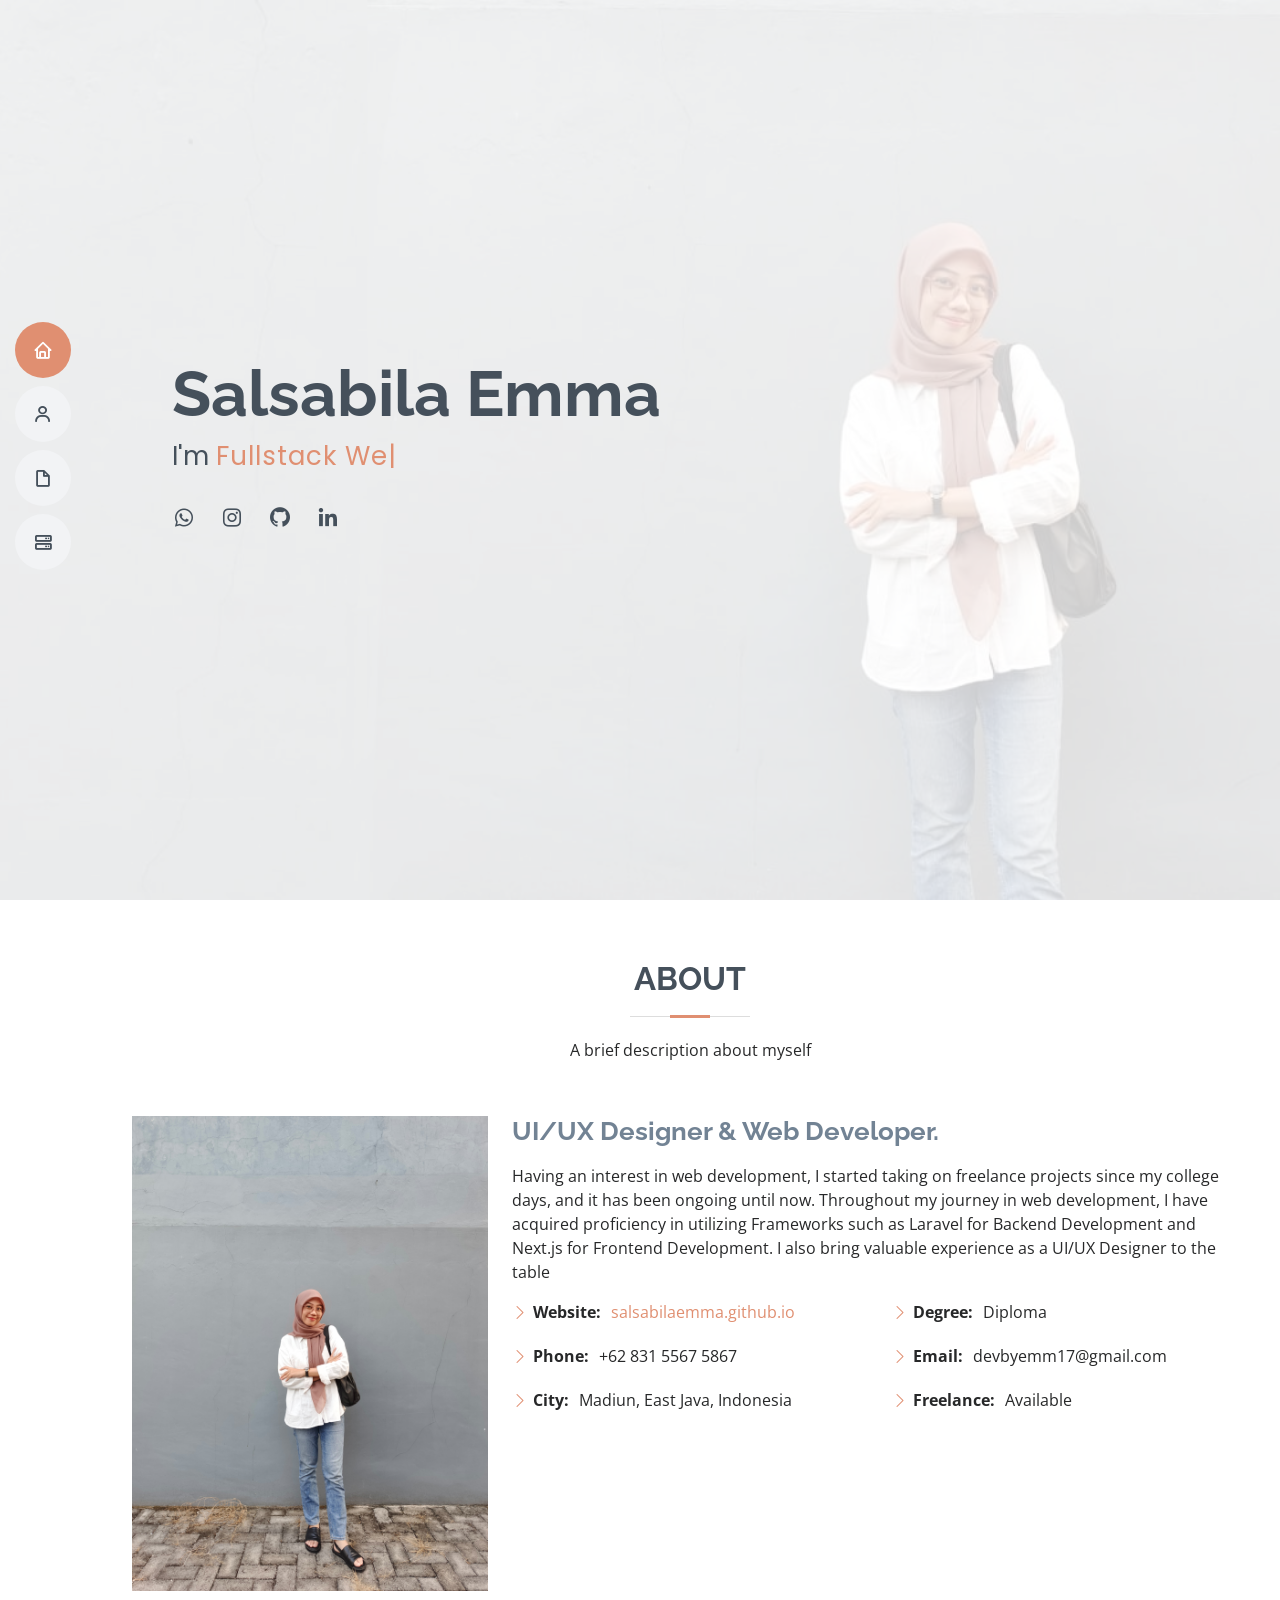
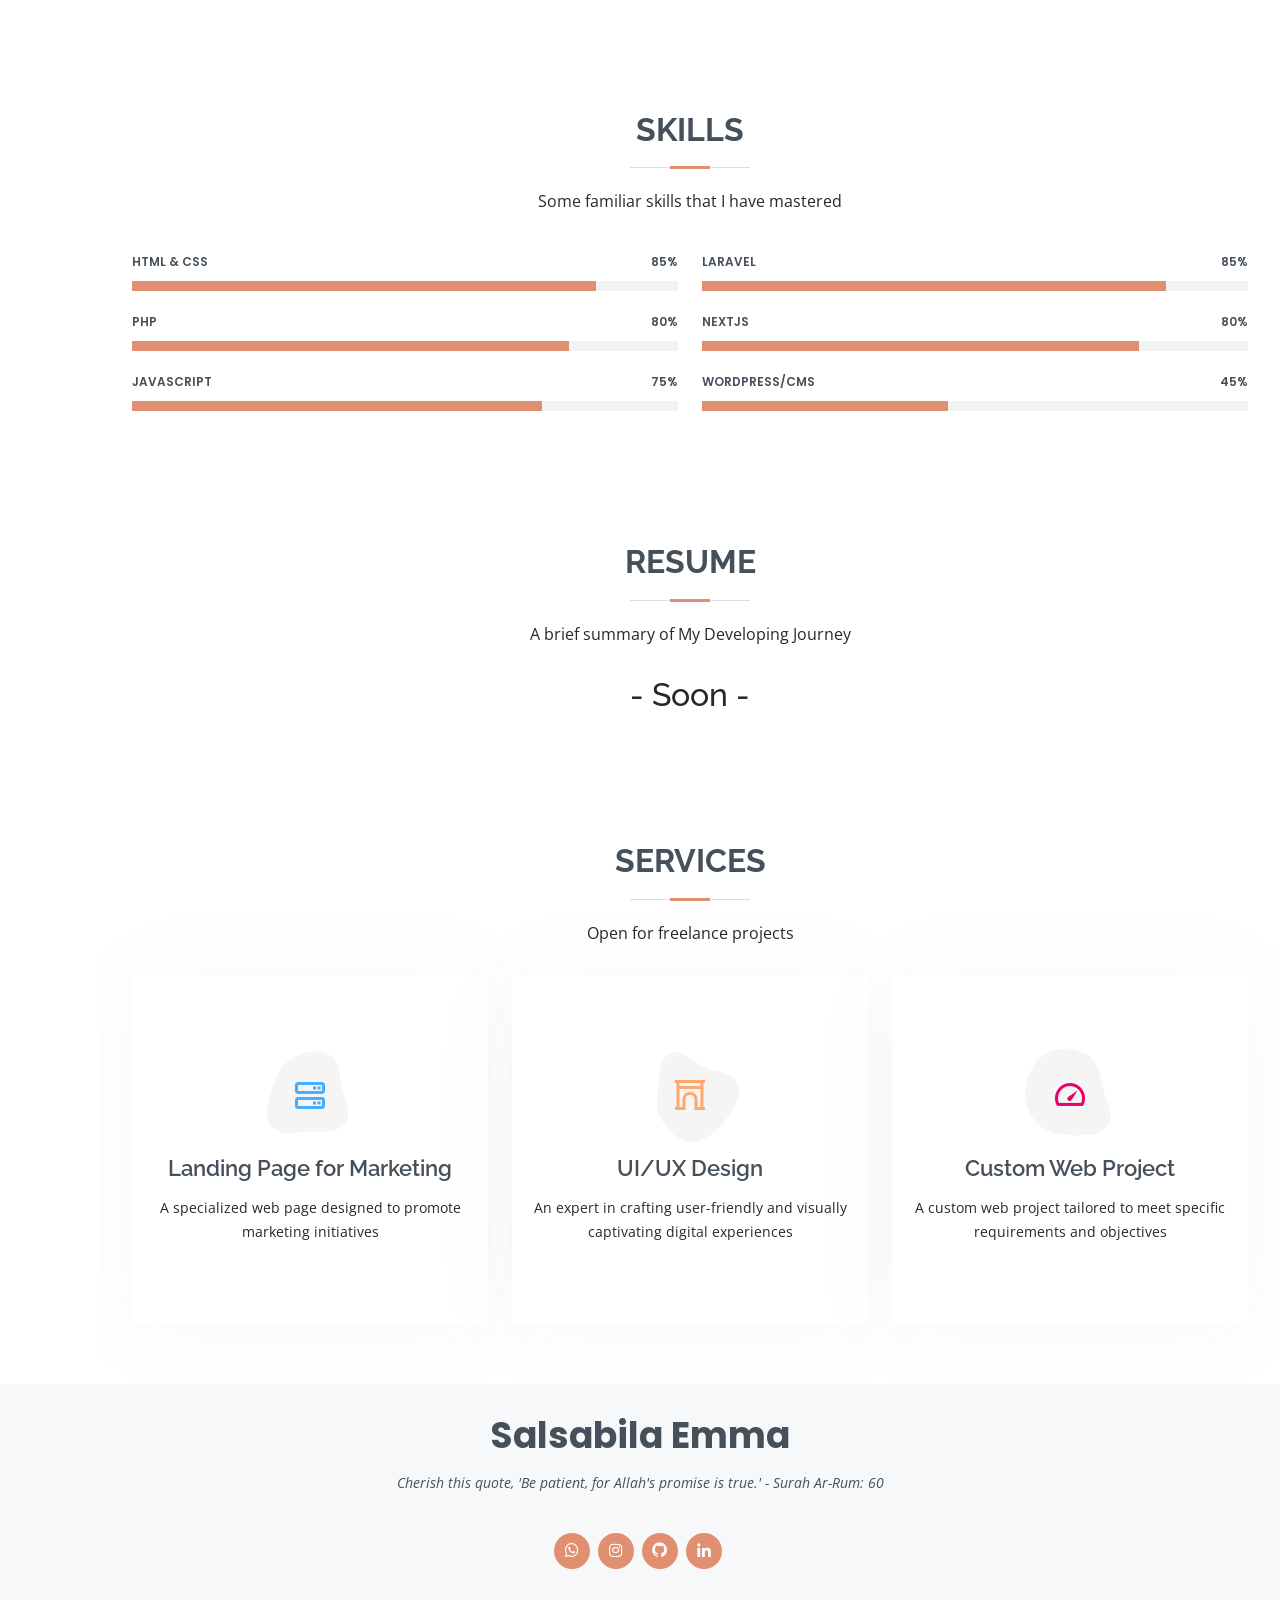
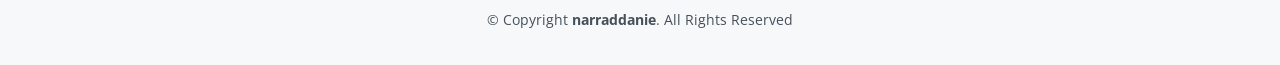
==== index.html @ 1ae9c374 "soon" ====
<!DOCTYPE html>
<html lang="en">

<head>
  <meta charset="utf-8">
  <meta content="width=device-width, initial-scale=1.0" name="viewport">

  <title>Salsabila Emma's Career Summary</title>
  <meta content="" name="description">
  <meta content="" name="keywords">

  <!-- Favicons -->
  <link href="assets/img/devbyemm.png" rel="icon">
  <link href="assets/img/devbyemm.png" rel="apple-touch-icon">

  <!-- Google Fonts -->
  <link
    href="https://fonts.googleapis.com/css?family=Open+Sans:300,300i,400,400i,600,600i,700,700i|Raleway:300,300i,400,400i,500,500i,600,600i,700,700i|Poppins:300,300i,400,400i,500,500i,600,600i,700,700i"
    rel="stylesheet">

  <!-- Vendor CSS Files -->
  <link href="assets/vendor/aos/aos.css" rel="stylesheet">
  <link href="assets/vendor/bootstrap/css/bootstrap.min.css" rel="stylesheet">
  <link href="assets/vendor/bootstrap-icons/bootstrap-icons.css" rel="stylesheet">
  <link href="assets/vendor/boxicons/css/boxicons.min.css" rel="stylesheet">
  <link href="assets/vendor/glightbox/css/glightbox.min.css" rel="stylesheet">
  <link href="assets/vendor/swiper/swiper-bundle.min.css" rel="stylesheet">

  <!-- Template Main CSS File -->
  <link href="assets/css/style.css" rel="stylesheet">

  <!-- =======================================================
  * Template Name: MyResume
  * Template URL: https://bootstrapmade.com/free-html-bootstrap-template-my-resume/
  * Updated: Mar 17 2024 with Bootstrap v5.3.3
  * Author: BootstrapMade.com
  * License: https://bootstrapmade.com/license/
  ======================================================== -->
</head>

<body>

  <!-- ======= Mobile nav toggle button ======= -->
  <!-- <button type="button" class="mobile-nav-toggle d-xl-none"><i class="bi bi-list mobile-nav-toggle"></i></button> -->
  <i class="bi bi-list mobile-nav-toggle d-lg-none"></i>
  <!-- ======= Header ======= -->
  <header id="header" class="d-flex flex-column justify-content-center">

    <nav id="navbar" class="navbar nav-menu">
      <ul>
        <li><a href="#hero" class="nav-link scrollto active"><i class="bx bx-home"></i> <span>Home</span></a></li>
        <li><a href="#about" class="nav-link scrollto"><i class="bx bx-user"></i> <span>About</span></a></li>
        <li><a href="#resume" class="nav-link scrollto"><i class="bx bx-file-blank"></i> <span>Resume</span></a></li>
        <!-- <li><a href="#portfolio" class="nav-link scrollto"><i class="bx bx-book-content"></i> <span>Portfolio</span></a> -->
        </li>
        <li><a href="#services" class="nav-link scrollto"><i class="bx bx-server"></i> <span>Services</span></a></li>
        <!-- <li><a href="#contact" class="nav-link scrollto"><i class="bx bx-envelope"></i> <span>Contact</span></a></li> -->
      </ul>
    </nav><!-- .nav-menu -->

  </header><!-- End Header -->

  <!-- ======= Hero Section ======= -->
  <section id="hero" class="d-flex flex-column justify-content-center">
    <div class="container" data-aos="zoom-in" data-aos-delay="100">
      <!-- <h1>Salsabila Emma</h1> -->
      <h1> Salsabila Emma</h1>
      <p>I'm <span class="typed" data-typed-items="Fullstack Web Developers, UI/UX Designer, Freelancer"></span></p>
      <div class="social-links">
        <a href="https://wa.me/6283155675867" class="whatsapp"><i class="bx bxl-whatsapp"></i></a>
        <a href="https://www.instagram.com/salsabilaemma_/?hl=id" class="instagram"><i class="bx bxl-instagram"></i></a>
        <a href="https://github.com/SalsabilaEmma" class="github"><i class="bx bxl-github"></i></a>
        <a href="www.linkedin.com/in/salsabila-emma-982a5a186" class="linkedin"><i class="bx bxl-linkedin"></i></a>
      </div>
    </div>
  </section><!-- End Hero -->

  <main id="main">

    <!-- ======= About Section ======= -->
    <section id="about" class="about">
      <div class="container" data-aos="fade-up">

        <div class="section-title">
          <h2>About</h2>
          <p>A brief description about myself</p>
        </div>
        <br>
        <div class="row">
          <div class="col-lg-4">
            <img src="assets/img/1.jpg" class="img-fluid" alt="">
          </div>
          <div class="col-lg-8 pt-4 pt-lg-0 content">
            <h3>UI/UX Designer &amp; Web Developer.</h3>
            <p class="fst-italic">
            <p>Having an interest in web development, I started taking on freelance projects since my college days, and
              it
              has been ongoing until now.
              Throughout my journey in web development, I have acquired proficiency in utilizing Frameworks such as
              Laravel for Backend Development and Next.js for Frontend Development.
              I also bring valuable experience as a UI/UX Designer to the table
            </p>
            </p>
            <div class="row">
              <div class="col-lg-6">
                <ul>
                  <!-- <li><i class="bi bi-chevron-right"></i> <strong>Birthday:</strong> <span>1 May 1995</span></li> -->
                  <li><i class="bi bi-chevron-right"></i> <strong>Website:</strong> <a
                      href="https://github.com/SalsabilaEmma">salsabilaemma.github.io</a>
                  </li>
                  <li><i class="bi bi-chevron-right"></i> <strong>Phone:</strong> <span>+62 831 5567 5867</span></li>
                  <li><i class="bi bi-chevron-right"></i> <strong>City:</strong> <span>Madiun, East Java,
                      Indonesia</span></li>
                </ul>
              </div>
              <div class="col-lg-6">
                <ul>
                  <!-- <li><i class="bi bi-chevron-right"></i> <strong>Age:</strong> <span>30</span></li> -->
                  <li><i class="bi bi-chevron-right"></i> <strong>Degree:</strong> <span>Diploma</span></li>
                  <li><i class="bi bi-chevron-right"></i> <strong>Email:</strong> <span>devbyemm17@gmail.com</span>
                  </li>
                  <li><i class="bi bi-chevron-right"></i> <strong>Freelance:</strong> <span>Available</span></li>
                </ul>
              </div>
            </div>
          </div>
        </div>

      </div>
    </section><!-- End About Section -->

    <!-- ======= Facts Section ======= -->
    <!-- <section id="facts" class="facts">
      <div class="container" data-aos="fade-up">

        <div class="section-title">
          <h2>Facts</h2>
          <p>Magnam dolores commodi suscipit. Necessitatibus eius consequatur ex aliquid fuga eum quidem. Sit sint
            consectetur velit. Quisquam quos quisquam cupiditate. Et nemo qui impedit suscipit alias ea. Quia fugiat sit
            in iste officiis commodi quidem hic quas.</p>
        </div>

        <div class="row">

          <div class="col-lg-3 col-md-6">
            <div class="count-box">
              <i class="bi bi-emoji-smile"></i>
              <span data-purecounter-start="0" data-purecounter-end="232" data-purecounter-duration="1"
                class="purecounter"></span>
              <p>Happy Clients</p>
            </div>
          </div>

          <div class="col-lg-3 col-md-6 mt-5 mt-md-0">
            <div class="count-box">
              <i class="bi bi-journal-richtext"></i>
              <span data-purecounter-start="0" data-purecounter-end="521" data-purecounter-duration="1"
                class="purecounter"></span>
              <p>Projects</p>
            </div>
          </div>

          <div class="col-lg-3 col-md-6 mt-5 mt-lg-0">
            <div class="count-box">
              <i class="bi bi-headset"></i>
              <span data-purecounter-start="0" data-purecounter-end="1463" data-purecounter-duration="1"
                class="purecounter"></span>
              <p>Hours Of Support</p>
            </div>
          </div>

          <div class="col-lg-3 col-md-6 mt-5 mt-lg-0">
            <div class="count-box">
              <i class="bi bi-award"></i>
              <span data-purecounter-start="0" data-purecounter-end="25" data-purecounter-duration="1"
                class="purecounter"></span>
              <p>Awards</p>
            </div>
          </div>

        </div>

      </div>
    </section> -->
    <!-- End Facts Section -->

    <!-- ======= Skills Section ======= -->
    <section id="skills" class="skills section-bg">
      <div class="container" data-aos="fade-up">

        <div class="section-title">
          <h2>Skills</h2>
          <p>Some familiar skills that I have mastered</p>
        </div>

        <div class="row skills-content">

          <div class="col-lg-6">

            <div class="progress">
              <span class="skill">HTML & CSS <i class="val">85%</i></span>
              <div class="progress-bar-wrap">
                <div class="progress-bar" role="progressbar" aria-valuenow="85" aria-valuemin="0" aria-valuemax="100">
                </div>
              </div>
            </div>

            <div class="progress">
              <span class="skill">PHP <i class="val">80%</i></span>
              <div class="progress-bar-wrap">
                <div class="progress-bar" role="progressbar" aria-valuenow="80" aria-valuemin="0" aria-valuemax="100">
                </div>
              </div>
            </div>

            <div class="progress">
              <span class="skill">JavaScript <i class="val">75%</i></span>
              <div class="progress-bar-wrap">
                <div class="progress-bar" role="progressbar" aria-valuenow="75" aria-valuemin="0" aria-valuemax="100">
                </div>
              </div>
            </div>

          </div>

          <div class="col-lg-6">

            <div class="progress">
              <span class="skill">Laravel <i class="val">85%</i></span>
              <div class="progress-bar-wrap">
                <div class="progress-bar" role="progressbar" aria-valuenow="85" aria-valuemin="0" aria-valuemax="100">
                </div>
              </div>
            </div>
            <div class="progress">
              <span class="skill">NextJS <i class="val">80%</i></span>
              <div class="progress-bar-wrap">
                <div class="progress-bar" role="progressbar" aria-valuenow="80" aria-valuemin="0" aria-valuemax="100">
                </div>
              </div>
            </div>

            <div class="progress">
              <span class="skill">WordPress/CMS <i class="val">45%</i></span>
              <div class="progress-bar-wrap">
                <div class="progress-bar" role="progressbar" aria-valuenow="45" aria-valuemin="0" aria-valuemax="100">
                </div>
              </div>
            </div>

            <!-- <div class="progress">
              <span class="skill">Photoshop <i class="val">55%</i></span>
              <div class="progress-bar-wrap">
                <div class="progress-bar" role="progressbar" aria-valuenow="55" aria-valuemin="0" aria-valuemax="100"></div>
              </div>
            </div> -->

          </div>

        </div>

      </div>
    </section><!-- End Skills Section -->

    <!-- ======= Resume Section ======= -->
    <section id="resume" class="resume">
      <div class="container" data-aos="fade-up">

        <div class="section-title">
          <h2>Resume</h2>
          <p>A brief summary of My Developing Journey</p>
        </div>

        <h2 class="text-center"> - Soon - </h2>
        <!-- <div class="row">
          <div class="col-lg-6">
            <h3 class="resume-title">Sumary</h3>
            <div class="resume-item pb-0">
              <h4>Brandon Johnson</h4>
              <p><em>Innovative and deadline-driven Graphic Designer with 3+ years of experience designing and
                  developing user-centered digital/print marketing material from initial concept to final, polished
                  deliverable.</em></p>
              <ul>
                <li>Portland par 127,Orlando, FL</li>
                <li>(123) 456-7891</li>
                <li>alice.barkley@example.com</li>
              </ul>
            </div>

            <h3 class="resume-title">Education</h3>
            <div class="resume-item">
              <h4>Master of Fine Arts &amp; Graphic Design</h4>
              <h5>2015 - 2016</h5>
              <p><em>Rochester Institute of Technology, Rochester, NY</em></p>
              <p>Qui deserunt veniam. Et sed aliquam labore tempore sed quisquam iusto autem sit. Ea vero voluptatum qui
                ut dignissimos deleniti nerada porti sand markend</p>
            </div>
            <div class="resume-item">
              <h4>Bachelor of Fine Arts &amp; Graphic Design</h4>
              <h5>2010 - 2014</h5>
              <p><em>Rochester Institute of Technology, Rochester, NY</em></p>
              <p>Quia nobis sequi est occaecati aut. Repudiandae et iusto quae reiciendis et quis Eius vel ratione eius
                unde vitae rerum voluptates asperiores voluptatem Earum molestiae consequatur neque etlon sader mart
                dila</p>
            </div>
          </div>
          <div class="col-lg-6">
            <h3 class="resume-title">Professional Experience</h3>
            <div class="resume-item">
              <h4>Senior graphic design specialist</h4>
              <h5>2019 - Present</h5>
              <p><em>Experion, New York, NY </em></p>
              <ul>
                <li>Lead in the design, development, and implementation of the graphic, layout, and production
                  communication materials</li>
                <li>Delegate tasks to the 7 members of the design team and provide counsel on all aspects of the
                  project. </li>
                <li>Supervise the assessment of all graphic materials in order to ensure quality and accuracy of the
                  design</li>
                <li>Oversee the efficient use of production project budgets ranging from $2,000 - $25,000</li>
              </ul>
            </div>
            <div class="resume-item">
              <h4>Graphic design specialist</h4>
              <h5>2017 - 2018</h5>
              <p><em>Stepping Stone Advertising, New York, NY</em></p>
              <ul>
                <li>Developed numerous marketing programs (logos, brochures,infographics, presentations, and
                  advertisements).</li>
                <li>Managed up to 5 projects or tasks at a given time while under pressure</li>
                <li>Recommended and consulted with clients on the most appropriate graphic design</li>
                <li>Created 4+ design presentations and proposals a month for clients and account managers</li>
              </ul>
            </div>
          </div>
        </div> -->

      </div>
    </section><!-- End Resume Section -->

    <!-- ======= Portfolio Section ======= -->
    <!-- <section id="portfolio" class="portfolio section-bg">
      <div class="container" data-aos="fade-up">

        <div class="section-title">
          <h2>Portfolio</h2>
          <p>Magnam dolores commodi suscipit. Necessitatibus eius consequatur ex aliquid fuga eum quidem. Sit sint
            consectetur velit. Quisquam quos quisquam cupiditate. Et nemo qui impedit suscipit alias ea. Quia fugiat sit
            in iste officiis commodi quidem hic quas.</p>
        </div>

        <div class="row">
          <div class="col-lg-12 d-flex justify-content-center" data-aos="fade-up" data-aos-delay="100">
            <ul id="portfolio-flters">
              <li data-filter="*" class="filter-active">All</li>
              <li data-filter=".filter-app">App</li>
              <li data-filter=".filter-card">Card</li>
              <li data-filter=".filter-web">Web</li>
            </ul>
          </div>
        </div>

        <div class="row portfolio-container" data-aos="fade-up" data-aos-delay="200">

          <div class="col-lg-4 col-md-6 portfolio-item filter-app">
            <div class="portfolio-wrap">
              <img src="assets/img/portfolio/portfolio-1.jpg" class="img-fluid" alt="">
              <div class="portfolio-info">
                <h4>App 1</h4>
                <p>App</p>
                <div class="portfolio-links">
                  <a href="assets/img/portfolio/portfolio-1.jpg" data-gallery="portfolioGallery"
                    class="portfolio-lightbox" title="App 1"><i class="bx bx-plus"></i></a>
                  <a href="portfolio-details.html" class="portfolio-details-lightbox" data-glightbox="type: external"
                    title="Portfolio Details"><i class="bx bx-link"></i></a>
                </div>
              </div>
            </div>
          </div>

          <div class="col-lg-4 col-md-6 portfolio-item filter-web">
            <div class="portfolio-wrap">
              <img src="assets/img/portfolio/portfolio-2.jpg" class="img-fluid" alt="">
              <div class="portfolio-info">
                <h4>Web 3</h4>
                <p>Web</p>
                <div class="portfolio-links">
                  <a href="assets/img/portfolio/portfolio-2.jpg" data-gallery="portfolioGallery"
                    class="portfolio-lightbox" title="Web 3"><i class="bx bx-plus"></i></a>
                  <a href="portfolio-details.html" class="portfolio-details-lightbox" data-glightbox="type: external"
                    title="Portfolio Details"><i class="bx bx-link"></i></a>
                </div>
              </div>
            </div>
          </div>

          <div class="col-lg-4 col-md-6 portfolio-item filter-app">
            <div class="portfolio-wrap">
              <img src="assets/img/portfolio/portfolio-3.jpg" class="img-fluid" alt="">
              <div class="portfolio-info">
                <h4>App 2</h4>
                <p>App</p>
                <div class="portfolio-links">
                  <a href="assets/img/portfolio/portfolio-3.jpg" data-gallery="portfolioGallery"
                    class="portfolio-lightbox" title="App 2"><i class="bx bx-plus"></i></a>
                  <a href="portfolio-details.html" class="portfolio-details-lightbox" data-glightbox="type: external"
                    title="Portfolio Details"><i class="bx bx-link"></i></a>
                </div>
              </div>
            </div>
          </div>

          <div class="col-lg-4 col-md-6 portfolio-item filter-card">
            <div class="portfolio-wrap">
              <img src="assets/img/portfolio/portfolio-4.jpg" class="img-fluid" alt="">
              <div class="portfolio-info">
                <h4>Card 2</h4>
                <p>Card</p>
                <div class="portfolio-links">
                  <a href="assets/img/portfolio/portfolio-4.jpg" data-gallery="portfolioGallery"
                    class="portfolio-lightbox" title="Card 2"><i class="bx bx-plus"></i></a>
                  <a href="portfolio-details.html" class="portfolio-details-lightbox" data-glightbox="type: external"
                    title="Portfolio Details"><i class="bx bx-link"></i></a>
                </div>
              </div>
            </div>
          </div>

          <div class="col-lg-4 col-md-6 portfolio-item filter-web">
            <div class="portfolio-wrap">
              <img src="assets/img/portfolio/portfolio-5.jpg" class="img-fluid" alt="">
              <div class="portfolio-info">
                <h4>Web 2</h4>
                <p>Web</p>
                <div class="portfolio-links">
                  <a href="assets/img/portfolio/portfolio-5.jpg" data-gallery="portfolioGallery"
                    class="portfolio-lightbox" title="Web 2"><i class="bx bx-plus"></i></a>
                  <a href="portfolio-details.html" class="portfolio-details-lightbox" data-glightbox="type: external"
                    title="Portfolio Details"><i class="bx bx-link"></i></a>
                </div>
              </div>
            </div>
          </div>

          <div class="col-lg-4 col-md-6 portfolio-item filter-app">
            <div class="portfolio-wrap">
              <img src="assets/img/portfolio/portfolio-6.jpg" class="img-fluid" alt="">
              <div class="portfolio-info">
                <h4>App 3</h4>
                <p>App</p>
                <div class="portfolio-links">
                  <a href="assets/img/portfolio/portfolio-6.jpg" data-gallery="portfolioGallery"
                    class="portfolio-lightbox" title="App 3"><i class="bx bx-plus"></i></a>
                  <a href="portfolio-details.html" class="portfolio-details-lightbox" data-glightbox="type: external"
                    title="Portfolio Details"><i class="bx bx-link"></i></a>
                </div>
              </div>
            </div>
          </div>

          <div class="col-lg-4 col-md-6 portfolio-item filter-card">
            <div class="portfolio-wrap">
              <img src="assets/img/portfolio/portfolio-7.jpg" class="img-fluid" alt="">
              <div class="portfolio-info">
                <h4>Card 1</h4>
                <p>Card</p>
                <div class="portfolio-links">
                  <a href="assets/img/portfolio/portfolio-7.jpg" data-gallery="portfolioGallery"
                    class="portfolio-lightbox" title="Card 1"><i class="bx bx-plus"></i></a>
                  <a href="portfolio-details.html" class="portfolio-details-lightbox" data-glightbox="type: external"
                    title="Portfolio Details"><i class="bx bx-link"></i></a>
                </div>
              </div>
            </div>
          </div>

          <div class="col-lg-4 col-md-6 portfolio-item filter-card">
            <div class="portfolio-wrap">
              <img src="assets/img/portfolio/portfolio-8.jpg" class="img-fluid" alt="">
              <div class="portfolio-info">
                <h4>Card 3</h4>
                <p>Card</p>
                <div class="portfolio-links">
                  <a href="assets/img/portfolio/portfolio-8.jpg" data-gallery="portfolioGallery"
                    class="portfolio-lightbox" title="Card 3"><i class="bx bx-plus"></i></a>
                  <a href="portfolio-details.html" class="portfolio-details-lightbox" data-glightbox="type: external"
                    title="Portfolio Details"><i class="bx bx-link"></i></a>
                </div>
              </div>
            </div>
          </div>

          <div class="col-lg-4 col-md-6 portfolio-item filter-web">
            <div class="portfolio-wrap">
              <img src="assets/img/portfolio/portfolio-9.jpg" class="img-fluid" alt="">
              <div class="portfolio-info">
                <h4>Web 3</h4>
                <p>Web</p>
                <div class="portfolio-links">
                  <a href="assets/img/portfolio/portfolio-9.jpg" data-gallery="portfolioGallery"
                    class="portfolio-lightbox" title="Web 3"><i class="bx bx-plus"></i></a>
                  <a href="portfolio-details.html" class="portfolio-details-lightbox" data-glightbox="type: external"
                    title="Portfolio Details"><i class="bx bx-link"></i></a>
                </div>
              </div>
            </div>
          </div>

        </div>

      </div>
    </section> -->
    <!-- End Portfolio Section -->

    <!-- ======= Services Section ======= -->
    <section id="services" class="services">
      <div class="container" data-aos="fade-up">

        <div class="section-title">
          <h2>Services</h2>
          <p>Open for freelance projects</p>
        </div>

        <div class="row">

          <div class="col-lg-4 col-md-6 d-flex align-items-stretch" data-aos="zoom-in" data-aos-delay="100">
            <div class="icon-box iconbox-blue">
              <div class="icon">
                <svg width="100" height="100" viewBox="0 0 600 600" xmlns="http://www.w3.org/2000/svg">
                  <path stroke="none" stroke-width="0" fill="#f5f5f5"
                    d="M300,521.0016835830174C376.1290562159157,517.8887921683347,466.0731472004068,529.7835943286574,510.70327084640275,468.03025145048787C554.3714126377745,407.6079735673963,508.03601936045806,328.9844924480964,491.2728898941984,256.3432110539036C474.5976632858925,184.082847569629,479.9380746630129,96.60480741107993,416.23090153303,58.64404602377083C348.86323505073057,18.502131276798302,261.93793281208167,40.57373210992963,193.5410806939664,78.93577620505333C130.42746243093433,114.334589627462,98.30271207620316,179.96522072025542,76.75703585869454,249.04625023123273C51.97151888228291,328.5150500222984,13.704378332031375,421.85034740162234,66.52175969318436,486.19268352777647C119.04800174914682,550.1803526380478,217.28368757567262,524.383925680826,300,521.0016835830174">
                  </path>
                </svg>
                <i class="bx bx-server"></i>
              </div>
              <h4><a href="">Landing Page for Marketing</a></h4>
              <p>A specialized web page designed to promote marketing initiatives</p>
            </div>
          </div>

          <div class="col-lg-4 col-md-6 d-flex align-items-stretch mt-4 mt-md-0" data-aos="zoom-in"
            data-aos-delay="200">
            <div class="icon-box iconbox-orange ">
              <div class="icon">
                <svg width="100" height="100" viewBox="0 0 600 600" xmlns="http://www.w3.org/2000/svg">
                  <path stroke="none" stroke-width="0" fill="#f5f5f5"
                    d="M300,582.0697525312426C382.5290701553225,586.8405444964366,449.9789794690241,525.3245884688669,502.5850820975895,461.55621195738473C556.606425686781,396.0723002908107,615.8543463187945,314.28637112970534,586.6730223649479,234.56875336149918C558.9533121215079,158.8439757836574,454.9685369536778,164.00468322053177,381.49747125262974,130.76875717737553C312.15926192815925,99.40240125094834,248.97055460311594,18.661163978235184,179.8680185752513,50.54337015887873C110.5421016452524,82.52863877960104,119.82277516462835,180.83849132639028,109.12597500060166,256.43424936330496C100.08760227029461,320.3096726198365,92.17705696193138,384.0621239912766,124.79988738764834,439.7174275375508C164.83382741302287,508.01625554203684,220.96474134820875,577.5009287672846,300,582.0697525312426">
                  </path>
                </svg>
                <i class="bx bx-arch"></i>
              </div>
              <h4><a href="">UI/UX Design</a></h4>
              <p>An expert in crafting user-friendly and visually captivating digital experiences</p>
            </div>
          </div>

          <div class="col-lg-4 col-md-6 d-flex align-items-stretch mt-4 mt-lg-0" data-aos="zoom-in"
            data-aos-delay="300">
            <div class="icon-box iconbox-pink">
              <div class="icon">
                <svg width="100" height="100" viewBox="0 0 600 600" xmlns="http://www.w3.org/2000/svg">
                  <path stroke="none" stroke-width="0" fill="#f5f5f5"
                    d="M300,541.5067337569781C382.14930387511276,545.0595476570109,479.8736841581634,548.3450877840088,526.4010558755058,480.5488172755941C571.5218469581645,414.80211281144784,517.5187510058486,332.0715597781072,496.52539010469104,255.14436215662573C477.37192572678356,184.95920475031193,473.57363656557914,105.61284051026155,413.0603344069578,65.22779650032875C343.27470386102294,18.654635553484475,251.2091493199835,5.337323636656869,175.0934190732945,40.62881213300186C97.87086631185822,76.43348514350839,51.98124368387456,156.15599469081315,36.44837278890362,239.84606092416172C21.716077023791087,319.22268207091537,43.775223500013084,401.1760424656574,96.891909868211,461.97329694683043C147.22146801428983,519.5804099606455,223.5754009179313,538.201503339737,300,541.5067337569781">
                  </path>
                </svg>
                <i class="bx bx-tachometer"></i>
              </div>
              <h4><a href="">Custom Web Project</a></h4>
              <p>A custom web project tailored to meet specific requirements and objectives</p>
            </div>
          </div>

          <!-- <div class="col-lg-4 col-md-6 d-flex align-items-stretch mt-4" data-aos="zoom-in" data-aos-delay="100">
            <div class="icon-box iconbox-yellow">
              <div class="icon">
                <svg width="100" height="100" viewBox="0 0 600 600" xmlns="http://www.w3.org/2000/svg">
                  <path stroke="none" stroke-width="0" fill="#f5f5f5"
                    d="M300,503.46388370962813C374.79870501325706,506.71871716319447,464.8034551963731,527.1746412648533,510.4981551193396,467.86667711651364C555.9287308511215,408.9015244558933,512.6030010748507,327.5744911775523,490.211057578863,256.5855673507754C471.097692560561,195.9906835881958,447.69079081568157,138.11976852964426,395.19560036434837,102.3242989838813C329.3053358748298,57.3949838291264,248.02791733380457,8.279543830951368,175.87071277845988,42.242879143198664C103.41431057327972,76.34704239035025,93.79494320519305,170.9812938413882,81.28167332365135,250.07896920659033C70.17666984294237,320.27484674793965,64.84698225790005,396.69656628748305,111.28512138212992,450.4950937839243C156.20124167950087,502.5303643271138,231.32542653798444,500.4755392045468,300,503.46388370962813">
                  </path>
                </svg>
                <i class="bx bx-layer"></i>
              </div>
              <h4><a href="">Nemo Enim</a></h4>
              <p>At vero eos et accusamus et iusto odio dignissimos ducimus qui blanditiis</p>
            </div>
          </div>

          <div class="col-lg-4 col-md-6 d-flex align-items-stretch mt-4" data-aos="zoom-in" data-aos-delay="200">
            <div class="icon-box iconbox-red">
              <div class="icon">
                <svg width="100" height="100" viewBox="0 0 600 600" xmlns="http://www.w3.org/2000/svg">
                  <path stroke="none" stroke-width="0" fill="#f5f5f5"
                    d="M300,532.3542879108572C369.38199826031484,532.3153073249985,429.10787420159085,491.63046689027357,474.5244479745417,439.17860296908856C522.8885846962883,383.3225815378663,569.1668002868075,314.3205725914397,550.7432151929288,242.7694973846089C532.6665558377875,172.5657663291529,456.2379748765914,142.6223662098291,390.3689995646985,112.34683881706744C326.66090330228417,83.06452184765237,258.84405631176094,53.51806209861945,193.32584062364296,78.48882559362697C121.61183558270385,105.82097193414197,62.805066853699245,167.19869350419734,48.57481801355237,242.6138429142374C34.843463184063346,315.3850353017275,76.69343916112496,383.4422959591041,125.22947124332185,439.3748458443577C170.7312796277747,491.8107796887764,230.57421082200815,532.3932930995766,300,532.3542879108572">
                  </path>
                </svg>
                <i class="bx bx-slideshow"></i>
              </div>
              <h4><a href="">Dele Cardo</a></h4>
              <p>Quis consequatur saepe eligendi voluptatem consequatur dolor consequuntur</p>
            </div>
          </div>

          <div class="col-lg-4 col-md-6 d-flex align-items-stretch mt-4" data-aos="zoom-in" data-aos-delay="300">
            <div class="icon-box iconbox-teal">
              <div class="icon">
                <svg width="100" height="100" viewBox="0 0 600 600" xmlns="http://www.w3.org/2000/svg">
                  <path stroke="none" stroke-width="0" fill="#f5f5f5"
                    d="M300,566.797414625762C385.7384707136149,576.1784315230908,478.7894351017131,552.8928747891023,531.9192734346935,484.94944893311C584.6109503024035,417.5663521118492,582.489472248146,322.67544863468447,553.9536738515405,242.03673114598146C529.1557734026468,171.96086150256528,465.24506316201064,127.66468636344209,395.9583748389544,100.7403814666027C334.2173773831606,76.7482773500951,269.4350130405921,84.62216499799875,207.1952322260088,107.2889140133804C132.92018162631612,134.33871894543012,41.79353780512637,160.00259165414826,22.644507872594943,236.69541883565114C3.319112789854554,314.0945973066697,72.72355303640163,379.243833228382,124.04198916343866,440.3218312028393C172.9286146004772,498.5055451809895,224.45579914871206,558.5317968840102,300,566.797414625762">
                  </path>
                </svg>
                <i class="bx bx-arch"></i>
              </div>
              <h4><a href="">Divera Don</a></h4>
              <p>Modi nostrum vel laborum. Porro fugit error sit minus sapiente sit aspernatur</p>
            </div>
          </div> -->

        </div>

      </div>
    </section><!-- End Services Section -->

    <!-- ======= Testimonials Section ======= -->
    <!-- <section id="testimonials" class="testimonials section-bg">
      <div class="container" data-aos="fade-up">

        <div class="section-title">
          <h2>Testimonials</h2>
        </div>

        <div class="testimonials-slider swiper" data-aos="fade-up" data-aos-delay="100">
          <div class="swiper-wrapper">

            <div class="swiper-slide">
              <div class="testimonial-item">
                <img src="assets/img/testimonials/testimonials-1.jpg" class="testimonial-img" alt="">
                <h3>Saul Goodman</h3>
                <h4>Ceo &amp; Founder</h4>
                <p>
                  <i class="bx bxs-quote-alt-left quote-icon-left"></i>
                  Proin iaculis purus consequat sem cure digni ssim donec porttitora entum suscipit rhoncus. Accusantium
                  quam, ultricies eget id, aliquam eget nibh et. Maecen aliquam, risus at semper.
                  <i class="bx bxs-quote-alt-right quote-icon-right"></i>
                </p>
              </div>
            </div>

            <div class="swiper-slide">
              <div class="testimonial-item">
                <img src="assets/img/testimonials/testimonials-2.jpg" class="testimonial-img" alt="">
                <h3>Sara Wilsson</h3>
                <h4>Designer</h4>
                <p>
                  <i class="bx bxs-quote-alt-left quote-icon-left"></i>
                  Export tempor illum tamen malis malis eram quae irure esse labore quem cillum quid cillum eram malis
                  quorum velit fore eram velit sunt aliqua noster fugiat irure amet legam anim culpa.
                  <i class="bx bxs-quote-alt-right quote-icon-right"></i>
                </p>
              </div>
            </div>

            <div class="swiper-slide">
              <div class="testimonial-item">
                <img src="assets/img/testimonials/testimonials-3.jpg" class="testimonial-img" alt="">
                <h3>Jena Karlis</h3>
                <h4>Store Owner</h4>
                <p>
                  <i class="bx bxs-quote-alt-left quote-icon-left"></i>
                  Enim nisi quem export duis labore cillum quae magna enim sint quorum nulla quem veniam duis minim
                  tempor labore quem eram duis noster aute amet eram fore quis sint minim.
                  <i class="bx bxs-quote-alt-right quote-icon-right"></i>
                </p>
              </div>
            </div>

            <div class="swiper-slide">
              <div class="testimonial-item">
                <img src="assets/img/testimonials/testimonials-4.jpg" class="testimonial-img" alt="">
                <h3>Matt Brandon</h3>
                <h4>Freelancer</h4>
                <p>
                  <i class="bx bxs-quote-alt-left quote-icon-left"></i>
                  Fugiat enim eram quae cillum dolore dolor amet nulla culpa multos export minim fugiat minim velit
                  minim dolor enim duis veniam ipsum anim magna sunt elit fore quem dolore labore illum veniam.
                  <i class="bx bxs-quote-alt-right quote-icon-right"></i>
                </p>
              </div>
            </div>

            <div class="swiper-slide">
              <div class="testimonial-item">
                <img src="assets/img/testimonials/testimonials-5.jpg" class="testimonial-img" alt="">
                <h3>John Larson</h3>
                <h4>Entrepreneur</h4>
                <p>
                  <i class="bx bxs-quote-alt-left quote-icon-left"></i>
                  Quis quorum aliqua sint quem legam fore sunt eram irure aliqua veniam tempor noster veniam enim culpa
                  labore duis sunt culpa nulla illum cillum fugiat legam esse veniam culpa fore nisi cillum quid.
                  <i class="bx bxs-quote-alt-right quote-icon-right"></i>
                </p>
              </div>
            </div>

          </div>
          <div class="swiper-pagination"></div>
        </div>

      </div>
    </section> -->
    <!-- End Testimonials Section -->

    <!-- ======= Contact Section ======= -->
    <!-- <section id="contact" class="contact">
      <div class="container" data-aos="fade-up">

        <div class="section-title">
          <h2>Contact</h2>
        </div>

        <div class="row mt-1">

          <div class="col-lg-4">
            <div class="info">
              <div class="address">
                <i class="bi bi-geo-alt"></i>
                <h4>Location:</h4>
                <p>Madiun, East Java, Indonesia</p>
              </div>

              <div class="email">
                <i class="bi bi-envelope"></i>
                <h4>Email:</h4>
                <p>devbyemm17@gmail.com</p>
              </div>

              <div class="phone">
                <i class="bi bi-phone"></i>
                <h4>Call:</h4>
                <p>+62 831 5567 5867</p>
              </div>

            </div>

          </div>

          <div class="col-lg-8 mt-5 mt-lg-0">

            <form action="forms/contact.php" method="post" role="form" class="php-email-form">
              <div class="row">
                <div class="col-md-6 form-group">
                  <input type="text" name="name" class="form-control" id="name" placeholder="Your Name" required>
                </div>
                <div class="col-md-6 form-group mt-3 mt-md-0">
                  <input type="email" class="form-control" name="email" id="email" placeholder="Your Email" required>
                </div>
              </div>
              <div class="form-group mt-3">
                <input type="text" class="form-control" name="subject" id="subject" placeholder="Subject" required>
              </div>
              <div class="form-group mt-3">
                <textarea class="form-control" name="message" rows="5" placeholder="Message" required></textarea>
              </div>
              <div class="my-3">
                <div class="loading">Loading</div>
                <div class="error-message"></div>
                <div class="sent-message">Your message has been sent. Thank you!</div>
              </div>
              <div class="text-center"><button type="submit">Send Message</button></div>
            </form>

          </div>

        </div>

      </div>
    </section> -->
    <!-- End Contact Section -->

  </main><!-- End #main -->

  <!-- ======= Footer ======= -->
  <footer id="footer">
    <div class="container">
      <h3>Salsabila Emma</h3>
      <p>Cherish this quote, 'Be patient, for Allah's promise is true.' - Surah Ar-Rum: 60</p>
      <div class="social-links">
        <a href="https://wa.me/6283155675867" class="whatsapp"><i class="bx bxl-whatsapp"></i></a>
        <a href="https://www.instagram.com/salsabilaemma_/?hl=id" class="instagram"><i class="bx bxl-instagram"></i></a>
        <a href="https://github.com/SalsabilaEmma" class="github"><i class="bx bxl-github"></i></a>
        <a href="www.linkedin.com/in/salsabila-emma-982a5a186" class="linkedin"><i class="bx bxl-linkedin"></i></a>
      </div>
      <div class="copyright">
        &copy; Copyright <strong><span>narraddanie</span></strong>. All Rights Reserved
      </div>
      <div class="credits">
        <!-- All the links in the footer should remain intact. -->
        <!-- You can delete the links only if you purchased the pro version. -->
        <!-- Licensing information: [license-url] -->
        <!-- Purchase the pro version with working PHP/AJAX contact form: https://bootstrapmade.com/free-html-bootstrap-template-my-resume/ -->
        <!-- Designed by <a href="https://bootstrapmade.com/">BootstrapMade</a> -->
      </div>
    </div>
  </footer><!-- End Footer -->

  <div id="preloader"></div>
  <a href="#" class="back-to-top d-flex align-items-center justify-content-center"><i
      class="bi bi-arrow-up-short"></i></a>

  <!-- Vendor JS Files -->
  <script src="assets/vendor/purecounter/purecounter_vanilla.js"></script>
  <script src="assets/vendor/aos/aos.js"></script>
  <script src="assets/vendor/bootstrap/js/bootstrap.bundle.min.js"></script>
  <script src="assets/vendor/glightbox/js/glightbox.min.js"></script>
  <script src="assets/vendor/isotope-layout/isotope.pkgd.min.js"></script>
  <script src="assets/vendor/swiper/swiper-bundle.min.js"></script>
  <script src="assets/vendor/typed.js/typed.umd.js"></script>
  <script src="assets/vendor/waypoints/noframework.waypoints.js"></script>
  <script src="assets/vendor/php-email-form/validate.js"></script>

  <!-- Template Main JS File -->
  <script src="assets/js/main.js"></script>

</body>

</html>
---- assets/css/style.css ----
/**
* Template Name: MyResume
* Template URL: https://bootstrapmade.com/free-html-bootstrap-template-my-resume/
* Updated: Mar 17 2024 with Bootstrap v5.3.3
* Author: BootstrapMade.com
* License: https://bootstrapmade.com/license/
*/

/*--------------------------------------------------------------
# General
--------------------------------------------------------------*/
body {
  font-family: "Open Sans", sans-serif;
  color: #272829;
}

a {
  color: #e08f71;
  text-decoration: none;
}

a:hover {
  color: #067ded;
  text-decoration: none;
}

h1,
h2,
h3,
h4,
h5,
h6 {
  font-family: "Raleway", sans-serif;
}

/*--------------------------------------------------------------
# Back to top button
--------------------------------------------------------------*/
.back-to-top {
  position: fixed;
  visibility: hidden;
  opacity: 0;
  right: 15px;
  bottom: 15px;
  z-index: 996;
  background: #e08f71;
  width: 40px;
  height: 40px;
  border-radius: 50px;
  transition: all 0.4s;
}

.back-to-top i {
  font-size: 28px;
  color: #fff;
  line-height: 0;
}

.back-to-top:hover {
  background: #0678e3;
  color: #fff;
}

.back-to-top.active {
  visibility: visible;
  opacity: 1;
}

/*--------------------------------------------------------------
# Preloader
--------------------------------------------------------------*/
#preloader {
  position: fixed;
  top: 0;
  left: 0;
  right: 0;
  bottom: 0;
  z-index: 9999;
  overflow: hidden;
  background: #fff;
}

#preloader:before {
  content: "";
  position: fixed;
  top: calc(50% - 30px);
  left: calc(50% - 30px);
  border: 6px solid #e08f71;
  border-top-color: #fff;
  border-bottom-color: #fff;
  border-radius: 50%;
  width: 60px;
  height: 60px;
  animation: animate-preloader 1s linear infinite;
}

@keyframes animate-preloader {
  0% {
    transform: rotate(0deg);
  }

  100% {
    transform: rotate(360deg);
  }
}

/*--------------------------------------------------------------
# Disable aos animation delay on mobile devices
--------------------------------------------------------------*/
@media screen and (max-width: 768px) {
  [data-aos-delay] {
    transition-delay: 0 !important;
  }
}

/*--------------------------------------------------------------
# Header
--------------------------------------------------------------*/
#header {
  position: fixed;
  top: 0;
  left: 0;
  bottom: 0;
  z-index: 9997;
  transition: all 0.5s;
  padding: 15px;
  overflow-y: auto;
}

@media (max-width: 991px) {
  #header {
    width: 300px;
    background: #fff;
    border-right: 1px solid #e6e9ec;
    left: -300px;
  }
}

@media (min-width: 991px) {
  #main {
    margin-left: 100px;
  }
}

/*--------------------------------------------------------------
# Navigation Menu
--------------------------------------------------------------*/
/**
* Desktop Navigation 
*/
.nav-menu {
  padding: 0;
  display: block;
}

.nav-menu * {
  margin: 0;
  padding: 0;
  list-style: none;
}

.nav-menu>ul>li {
  position: relative;
  white-space: nowrap;
}

.nav-menu a,
.nav-menu a:focus {
  display: flex;
  align-items: center;
  color: #45505b;
  padding: 10px 18px;
  margin-bottom: 8px;
  transition: 0.3s;
  font-size: 15px;
  border-radius: 50px;
  background: #f2f3f5;
  height: 56px;
  width: 100%;
  overflow: hidden;
  transition: 0.3s;
}

.nav-menu a i,
.nav-menu a:focus i {
  font-size: 20px;
}

.nav-menu a span,
.nav-menu a:focus span {
  padding: 0 5px 0 7px;
  color: #45505b;
}

@media (min-width: 992px) {

  .nav-menu a,
  .nav-menu a:focus {
    width: 56px;
  }

  .nav-menu a span,
  .nav-menu a:focus span {
    display: none;
    color: #fff;
  }
}

.nav-menu a:hover,
.nav-menu .active,
.nav-menu .active:focus,
.nav-menu li:hover>a {
  color: #fff;
  background: #e08f71;
}

.nav-menu a:hover span,
.nav-menu .active span,
.nav-menu .active:focus span,
.nav-menu li:hover>a span {
  color: #fff;
}

.nav-menu a:hover,
.nav-menu li:hover>a {
  width: 100%;
  color: #fff;
}

.nav-menu a:hover span,
.nav-menu li:hover>a span {
  display: block;
}

/**
* Mobile Navigation 
*/
.mobile-nav-toggle {
  position: fixed;
  right: 10px;
  top: 10px;
  z-index: 9998;
  border: 0;
  background: none;
  font-size: 28px;
  transition: all 0.4s;
  outline: none !important;
  line-height: 0;
  cursor: pointer;
  border-radius: 50px;
  padding: 5px;
}

.mobile-nav-toggle i {
  color: #45505b;
}

.mobile-nav-active {
  overflow: hidden;
}

.mobile-nav-active #header {
  left: 0;
}

.mobile-nav-active .mobile-nav-toggle {
  color: #fff;
  background-color: #e08f71;
}

/*--------------------------------------------------------------
# Hero Section
--------------------------------------------------------------*/
#hero {
  width: 100%;
  height: 100vh;
  background: url("../img/ya1.jpg") top right no-repeat;
  background-size: cover;
  position: relative;
}

@media (min-width: 992px) {
  #hero {
    padding-left: 160px;
  }
}

#hero:before {
  content: "";
  background: rgba(255, 255, 255, 0.8);
  position: absolute;
  bottom: 0;
  top: 0;
  left: 0;
  right: 0;
}

#hero h1 {
  margin: 0;
  font-size: 64px;
  font-weight: 700;
  line-height: 56px;
  color: #45505b;
}

#hero p {
  color: #45505b;
  margin: 15px 0 0 0;
  font-size: 26px;
  font-family: "Poppins", sans-serif;
}

#hero p span {
  color: #e08f71;
  letter-spacing: 1px;
}

#hero .social-links {
  margin-top: 30px;
}

#hero .social-links a {
  font-size: 24px;
  display: inline-block;
  color: #45505b;
  line-height: 1;
  margin-right: 20px;
  transition: 0.3s;
}

#hero .social-links a:hover {
  color: #e08f71;
}

@media (max-width: 992px) {
  #hero {
    text-align: center;
  }

  #hero h1 {
    font-size: 32px;
    line-height: 36px;
  }

  #hero p {
    margin-top: 10px;
    font-size: 20px;
    line-height: 24px;
  }
}

/*--------------------------------------------------------------
# Sections General
--------------------------------------------------------------*/
section {
  padding: 60px 0;
  overflow: hidden;
}

.section-title {
  text-align: center;
  padding-bottom: 30px;
}

.section-title h2 {
  font-size: 32px;
  font-weight: bold;
  text-transform: uppercase;
  margin-bottom: 20px;
  padding-bottom: 20px;
  position: relative;
  color: #45505b;
}

.section-title h2::before {
  content: "";
  position: absolute;
  display: block;
  width: 120px;
  height: 1px;
  background: #ddd;
  bottom: 1px;
  left: calc(50% - 60px);
}

.section-title h2::after {
  content: "";
  position: absolute;
  display: block;
  width: 40px;
  height: 3px;
  background: #e08f71;
  bottom: 0;
  left: calc(50% - 20px);
}

.section-title p {
  margin-bottom: 0;
}

/*--------------------------------------------------------------
# About
--------------------------------------------------------------*/
.about .content h3 {
  font-weight: 700;
  font-size: 26px;
  color: #728394;
}

.about .content ul {
  list-style: none;
  padding: 0;
}

.about .content ul li {
  margin-bottom: 20px;
  display: flex;
  align-items: center;
}

.about .content ul strong {
  margin-right: 10px;
}

.about .content ul i {
  font-size: 16px;
  margin-right: 5px;
  color: #e08f71;
  line-height: 0;
}

.about .content p:last-child {
  margin-bottom: 0;
}

/*--------------------------------------------------------------
# Facts
--------------------------------------------------------------*/
.facts .count-box {
  padding: 30px 30px 25px 30px;
  margin-top: 30px;
  width: 100%;
  position: relative;
  text-align: center;
  background: #fff;
}

.facts .count-box i {
  position: absolute;
  top: -25px;
  left: 50%;
  transform: translateX(-50%);
  font-size: 24px;
  background: #e08f71;
  color: #fff;
  border-radius: 50px;
  display: inline-flex;
  align-items: center;
  justify-content: center;
  width: 48px;
  height: 48px;
}

.facts .count-box span {
  font-size: 36px;
  display: block;
  font-weight: 600;
  color: #011426;
}

.facts .count-box p {
  padding: 0;
  margin: 0;
  font-family: "Raleway", sans-serif;
  font-size: 14px;
}

/*--------------------------------------------------------------
# Akills
--------------------------------------------------------------*/
.skills .progress {
  height: 60px;
  display: block;
  background: none;
  border-radius: 0;
}

.skills .progress .skill {
  padding: 10px 0;
  margin: 0;
  text-transform: uppercase;
  display: block;
  font-weight: 600;
  font-family: "Poppins", sans-serif;
  color: #45505b;
}

.skills .progress .skill .val {
  float: right;
  font-style: normal;
}

.skills .progress-bar-wrap {
  background: #f2f3f5;
}

.skills .progress-bar {
  width: 1px;
  height: 10px;
  transition: 0.9s;
  background-color: #e08f71;
}

/*--------------------------------------------------------------
# Resume
--------------------------------------------------------------*/
.resume .resume-title {
  font-size: 26px;
  font-weight: 700;
  margin-top: 20px;
  margin-bottom: 20px;
  color: #45505b;
}

.resume .resume-item {
  padding: 0 0 20px 20px;
  margin-top: -2px;
  border-left: 2px solid #e08f71;
  position: relative;
}

.resume .resume-item h4 {
  line-height: 18px;
  font-size: 18px;
  font-weight: 600;
  text-transform: uppercase;
  font-family: "Poppins", sans-serif;
  color: #e08f71;
  margin-bottom: 10px;
}

.resume .resume-item h5 {
  font-size: 16px;
  background: #f7f8f9;
  padding: 5px 15px;
  display: inline-block;
  font-weight: 600;
  margin-bottom: 10px;
}

.resume .resume-item ul {
  padding-left: 20px;
}

.resume .resume-item ul li {
  padding-bottom: 10px;
}

.resume .resume-item:last-child {
  padding-bottom: 0;
}

.resume .resume-item::before {
  content: "";
  position: absolute;
  width: 16px;
  height: 16px;
  border-radius: 50px;
  left: -9px;
  top: 0;
  background: #fff;
  border: 2px solid #e08f71;
}

/*--------------------------------------------------------------
# Portfolio
--------------------------------------------------------------*/
.portfolio .portfolio-item {
  margin-bottom: 30px;
}

.portfolio #portfolio-flters {
  padding: 0;
  margin: 0 auto 25px auto;
  list-style: none;
  text-align: center;
  background: #fff;
  border-radius: 50px;
  padding: 2px 15px;
}

.portfolio #portfolio-flters li {
  cursor: pointer;
  display: inline-block;
  padding: 10px 15px;
  font-size: 14px;
  font-weight: 600;
  line-height: 1;
  text-transform: uppercase;
  color: #272829;
  margin-bottom: 5px;
  transition: all 0.3s ease-in-out;
}

.portfolio #portfolio-flters li:hover,
.portfolio #portfolio-flters li.filter-active {
  color: #e08f71;
}

.portfolio #portfolio-flters li:last-child {
  margin-right: 0;
}

.portfolio .portfolio-wrap {
  transition: 0.3s;
  position: relative;
  overflow: hidden;
  z-index: 1;
  background: rgba(69, 80, 91, 0.8);
}

.portfolio .portfolio-wrap::before {
  content: "";
  background: rgba(255, 255, 255, 0.7);
  position: absolute;
  left: 30px;
  right: 30px;
  top: 30px;
  bottom: 30px;
  transition: all ease-in-out 0.3s;
  z-index: 2;
  opacity: 0;
}

.portfolio .portfolio-wrap .portfolio-info {
  opacity: 0;
  position: absolute;
  top: 0;
  left: 0;
  right: 0;
  bottom: 0;
  text-align: center;
  z-index: 3;
  transition: all ease-in-out 0.3s;
  display: flex;
  flex-direction: column;
  justify-content: center;
  align-items: center;
}

.portfolio .portfolio-wrap .portfolio-info::before {
  display: block;
  content: "";
  width: 48px;
  height: 48px;
  position: absolute;
  top: 35px;
  left: 35px;
  border-top: 3px solid #d7dce1;
  border-left: 3px solid #d7dce1;
  transition: all 0.5s ease 0s;
  z-index: 9994;
}

.portfolio .portfolio-wrap .portfolio-info::after {
  display: block;
  content: "";
  width: 48px;
  height: 48px;
  position: absolute;
  bottom: 35px;
  right: 35px;
  border-bottom: 3px solid #d7dce1;
  border-right: 3px solid #d7dce1;
  transition: all 0.5s ease 0s;
  z-index: 9994;
}

.portfolio .portfolio-wrap .portfolio-info h4 {
  font-size: 20px;
  color: #45505b;
  font-weight: 600;
}

.portfolio .portfolio-wrap .portfolio-info p {
  color: #45505b;
  font-size: 14px;
  text-transform: uppercase;
  padding: 0;
  margin: 0;
}

.portfolio .portfolio-wrap .portfolio-links {
  text-align: center;
  z-index: 4;
}

.portfolio .portfolio-wrap .portfolio-links a {
  color: #45505b;
  margin: 0 2px;
  font-size: 28px;
  display: inline-block;
  transition: 0.3s;
}

.portfolio .portfolio-wrap .portfolio-links a:hover {
  color: #148af9;
}

.portfolio .portfolio-wrap:hover::before {
  top: 0;
  left: 0;
  right: 0;
  bottom: 0;
  opacity: 1;
}

.portfolio .portfolio-wrap:hover .portfolio-info {
  opacity: 1;
}

.portfolio .portfolio-wrap:hover .portfolio-info::before {
  top: 15px;
  left: 15px;
}

.portfolio .portfolio-wrap:hover .portfolio-info::after {
  bottom: 15px;
  right: 15px;
}

/*--------------------------------------------------------------
# Portfolio Details
--------------------------------------------------------------*/
.portfolio-details {
  padding-top: 40px;
}

.portfolio-details .portfolio-details-slider img {
  width: 100%;
}

.portfolio-details .portfolio-details-slider .swiper-pagination {
  margin-top: 20px;
  position: relative;
}

.portfolio-details .portfolio-details-slider .swiper-pagination .swiper-pagination-bullet {
  width: 12px;
  height: 12px;
  background-color: #fff;
  opacity: 1;
  border: 1px solid #e08f71;
}

.portfolio-details .portfolio-details-slider .swiper-pagination .swiper-pagination-bullet-active {
  background-color: #e08f71;
}

.portfolio-details .portfolio-info {
  padding: 30px;
  box-shadow: 0px 0 30px rgba(69, 80, 91, 0.08);
}

.portfolio-details .portfolio-info h3 {
  font-size: 22px;
  font-weight: 700;
  margin-bottom: 20px;
  padding-bottom: 20px;
  border-bottom: 1px solid #eee;
}

.portfolio-details .portfolio-info ul {
  list-style: none;
  padding: 0;
  font-size: 15px;
}

.portfolio-details .portfolio-info ul li+li {
  margin-top: 10px;
}

.portfolio-details .portfolio-description {
  padding-top: 30px;
}

.portfolio-details .portfolio-description h2 {
  font-size: 26px;
  font-weight: 700;
  margin-bottom: 20px;
}

.portfolio-details .portfolio-description p {
  padding: 0;
}

/*--------------------------------------------------------------
# Services
--------------------------------------------------------------*/
.services .icon-box {
  text-align: center;
  padding: 70px 20px 80px 20px;
  transition: all ease-in-out 0.3s;
  background: #fff;
  box-shadow: 0px 5px 90px 0px rgba(110, 123, 131, 0.05);
}

.services .icon-box .icon {
  margin: 0 auto;
  width: 100px;
  height: 100px;
  display: flex;
  align-items: center;
  justify-content: center;
  transition: ease-in-out 0.3s;
  position: relative;
}

.services .icon-box .icon i {
  font-size: 36px;
  transition: 0.5s;
  position: relative;
}

.services .icon-box .icon svg {
  position: absolute;
  top: 0;
  left: 0;
}

.services .icon-box .icon svg path {
  transition: 0.5s;
  fill: #f5f5f5;
}

.services .icon-box h4 {
  font-weight: 600;
  margin: 10px 0 15px 0;
  font-size: 22px;
}

.services .icon-box h4 a {
  color: #45505b;
  transition: ease-in-out 0.3s;
}

.services .icon-box p {
  line-height: 24px;
  font-size: 14px;
  margin-bottom: 0;
}

.services .icon-box:hover {
  border-color: #fff;
  box-shadow: 0px 0 35px 0 rgba(0, 0, 0, 0.08);
}

.services .iconbox-blue i {
  color: #47aeff;
}

.services .iconbox-blue:hover .icon i {
  color: #fff;
}

.services .iconbox-blue:hover .icon path {
  fill: #47aeff;
}

.services .iconbox-orange i {
  color: #ffa76e;
}

.services .iconbox-orange:hover .icon i {
  color: #fff;
}

.services .iconbox-orange:hover .icon path {
  fill: #ffa76e;
}

.services .iconbox-pink i {
  color: #e80368;
}

.services .iconbox-pink:hover .icon i {
  color: #fff;
}

.services .iconbox-pink:hover .icon path {
  fill: #e80368;
}

.services .iconbox-yellow i {
  color: #ffbb2c;
}

.services .iconbox-yellow:hover .icon i {
  color: #fff;
}

.services .iconbox-yellow:hover .icon path {
  fill: #ffbb2c;
}

.services .iconbox-red i {
  color: #ff5828;
}

.services .iconbox-red:hover .icon i {
  color: #fff;
}

.services .iconbox-red:hover .icon path {
  fill: #ff5828;
}

.services .iconbox-teal i {
  color: #11dbcf;
}

.services .iconbox-teal:hover .icon i {
  color: #fff;
}

.services .iconbox-teal:hover .icon path {
  fill: #11dbcf;
}

/*--------------------------------------------------------------
# Testimonials
--------------------------------------------------------------*/
.testimonials .section-header {
  margin-bottom: 40px;
}

.testimonials .testimonials-carousel,
.testimonials .testimonials-slider {
  overflow: hidden;
}

.testimonials .testimonial-item {
  text-align: center;
}

.testimonials .testimonial-item .testimonial-img {
  width: 120px;
  border-radius: 50%;
  border: 4px solid #fff;
  margin: 0 auto;
}

.testimonials .testimonial-item h3 {
  font-size: 20px;
  font-weight: bold;
  margin: 10px 0 5px 0;
  color: #111;
}

.testimonials .testimonial-item h4 {
  font-size: 14px;
  color: #999;
  margin: 0 0 15px 0;
}

.testimonials .testimonial-item .quote-icon-left,
.testimonials .testimonial-item .quote-icon-right {
  color: #90c8fc;
  font-size: 26px;
}

.testimonials .testimonial-item .quote-icon-left {
  display: inline-block;
  left: -5px;
  position: relative;
}

.testimonials .testimonial-item .quote-icon-right {
  display: inline-block;
  right: -5px;
  position: relative;
  top: 10px;
}

.testimonials .testimonial-item p {
  font-style: italic;
  margin: 0 auto 15px auto;
}

.testimonials .swiper-pagination {
  margin-top: 20px;
  position: relative;
}

.testimonials .swiper-pagination .swiper-pagination-bullet {
  width: 12px;
  height: 12px;
  background-color: #fff;
  opacity: 1;
  border: 1px solid #e08f71;
}

.testimonials .swiper-pagination .swiper-pagination-bullet-active {
  background-color: #e08f71;
}

@media (min-width: 992px) {
  .testimonials .testimonial-item p {
    width: 80%;
  }
}

/*--------------------------------------------------------------
# Contact
--------------------------------------------------------------*/
.contact .info {
  width: 100%;
  background: #fff;
}

.contact .info i {
  font-size: 20px;
  color: #e08f71;
  float: left;
  width: 44px;
  height: 44px;
  background: #eef7ff;
  display: flex;
  justify-content: center;
  align-items: center;
  border-radius: 50px;
  transition: all 0.3s ease-in-out;
}

.contact .info h4 {
  padding: 0 0 0 60px;
  font-size: 22px;
  font-weight: 600;
  margin-bottom: 5px;
  color: #45505b;
}

.contact .info p {
  padding: 0 0 0 60px;
  margin-bottom: 0;
  font-size: 14px;
  color: #728394;
}

.contact .info .email,
.contact .info .phone {
  margin-top: 40px;
}

.contact .info .email:hover i,
.contact .info .address:hover i,
.contact .info .phone:hover i {
  background: #e08f71;
  color: #fff;
}

.contact .php-email-form {
  width: 100%;
  background: #fff;
}

.contact .php-email-form .form-group {
  padding-bottom: 8px;
}

.contact .php-email-form .error-message {
  display: none;
  color: #fff;
  background: #ed3c0d;
  text-align: left;
  padding: 15px;
  font-weight: 600;
}

.contact .php-email-form .error-message br+br {
  margin-top: 25px;
}

.contact .php-email-form .sent-message {
  display: none;
  color: #fff;
  background: #18d26e;
  text-align: center;
  padding: 15px;
  font-weight: 600;
}

.contact .php-email-form .loading {
  display: none;
  background: #fff;
  text-align: center;
  padding: 15px;
}

.contact .php-email-form .loading:before {
  content: "";
  display: inline-block;
  border-radius: 50%;
  width: 24px;
  height: 24px;
  margin: 0 10px -6px 0;
  border: 3px solid #18d26e;
  border-top-color: #eee;
  animation: animate-loading 1s linear infinite;
}

.contact .php-email-form input,
.contact .php-email-form textarea {
  border-radius: 4px;
  box-shadow: none;
  font-size: 14px;
}

.contact .php-email-form input[type=text],
.contact .php-email-form input[type=email] {
  height: 44px;
}

.contact .php-email-form textarea {
  padding: 10px 12px;
}

.contact .php-email-form button[type=submit] {
  background: #e08f71;
  border: 0;
  padding: 10px 35px;
  color: #fff;
  transition: 0.4s;
  border-radius: 50px;
}

.contact .php-email-form button[type=submit]:hover {
  background: #0678e3;
}

@keyframes animate-loading {
  0% {
    transform: rotate(0deg);
  }

  100% {
    transform: rotate(360deg);
  }
}

/*--------------------------------------------------------------
# Footer
--------------------------------------------------------------*/
#footer {
  background: #f7f8f9;
  color: #45505b;
  font-size: 14px;
  text-align: center;
  padding: 30px 0;
}

#footer h3 {
  font-size: 36px;
  font-weight: 700;
  position: relative;
  font-family: "Poppins", sans-serif;
  padding: 0;
  margin: 0 0 15px 0;
}

#footer p {
  font-size: 15;
  font-style: italic;
  padding: 0;
  margin: 0 0 40px 0;
}

#footer .social-links {
  margin: 0 0 40px 0;
}

#footer .social-links a {
  font-size: 18px;
  display: inline-block;
  background: #e08f71;
  color: #fff;
  line-height: 1;
  padding: 8px 0;
  margin-right: 4px;
  border-radius: 50%;
  text-align: center;
  width: 36px;
  height: 36px;
  transition: 0.3s;
}

#footer .social-links a:hover {
  background: #0678e3;
  color: #fff;
  text-decoration: none;
}

#footer .copyright {
  margin: 0 0 5px 0;
}

#footer .credits {
  font-size: 13px;
}
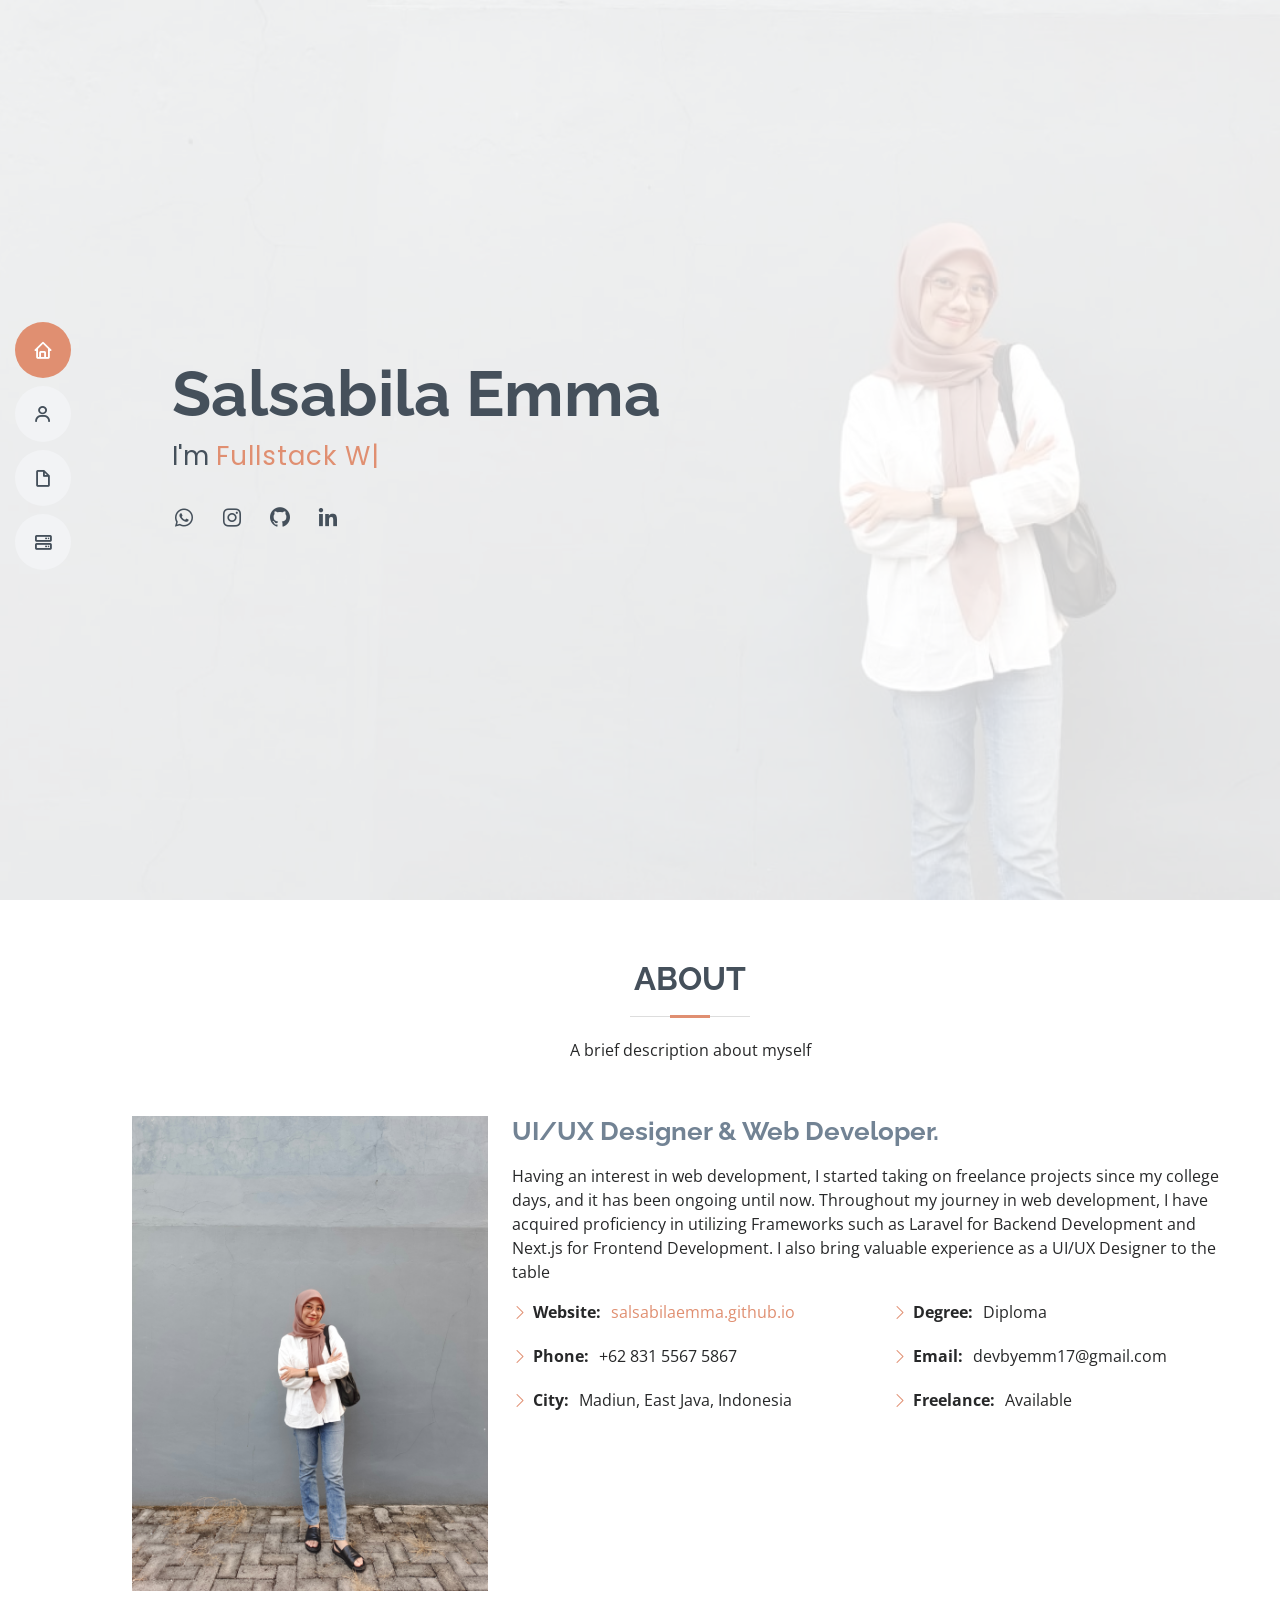
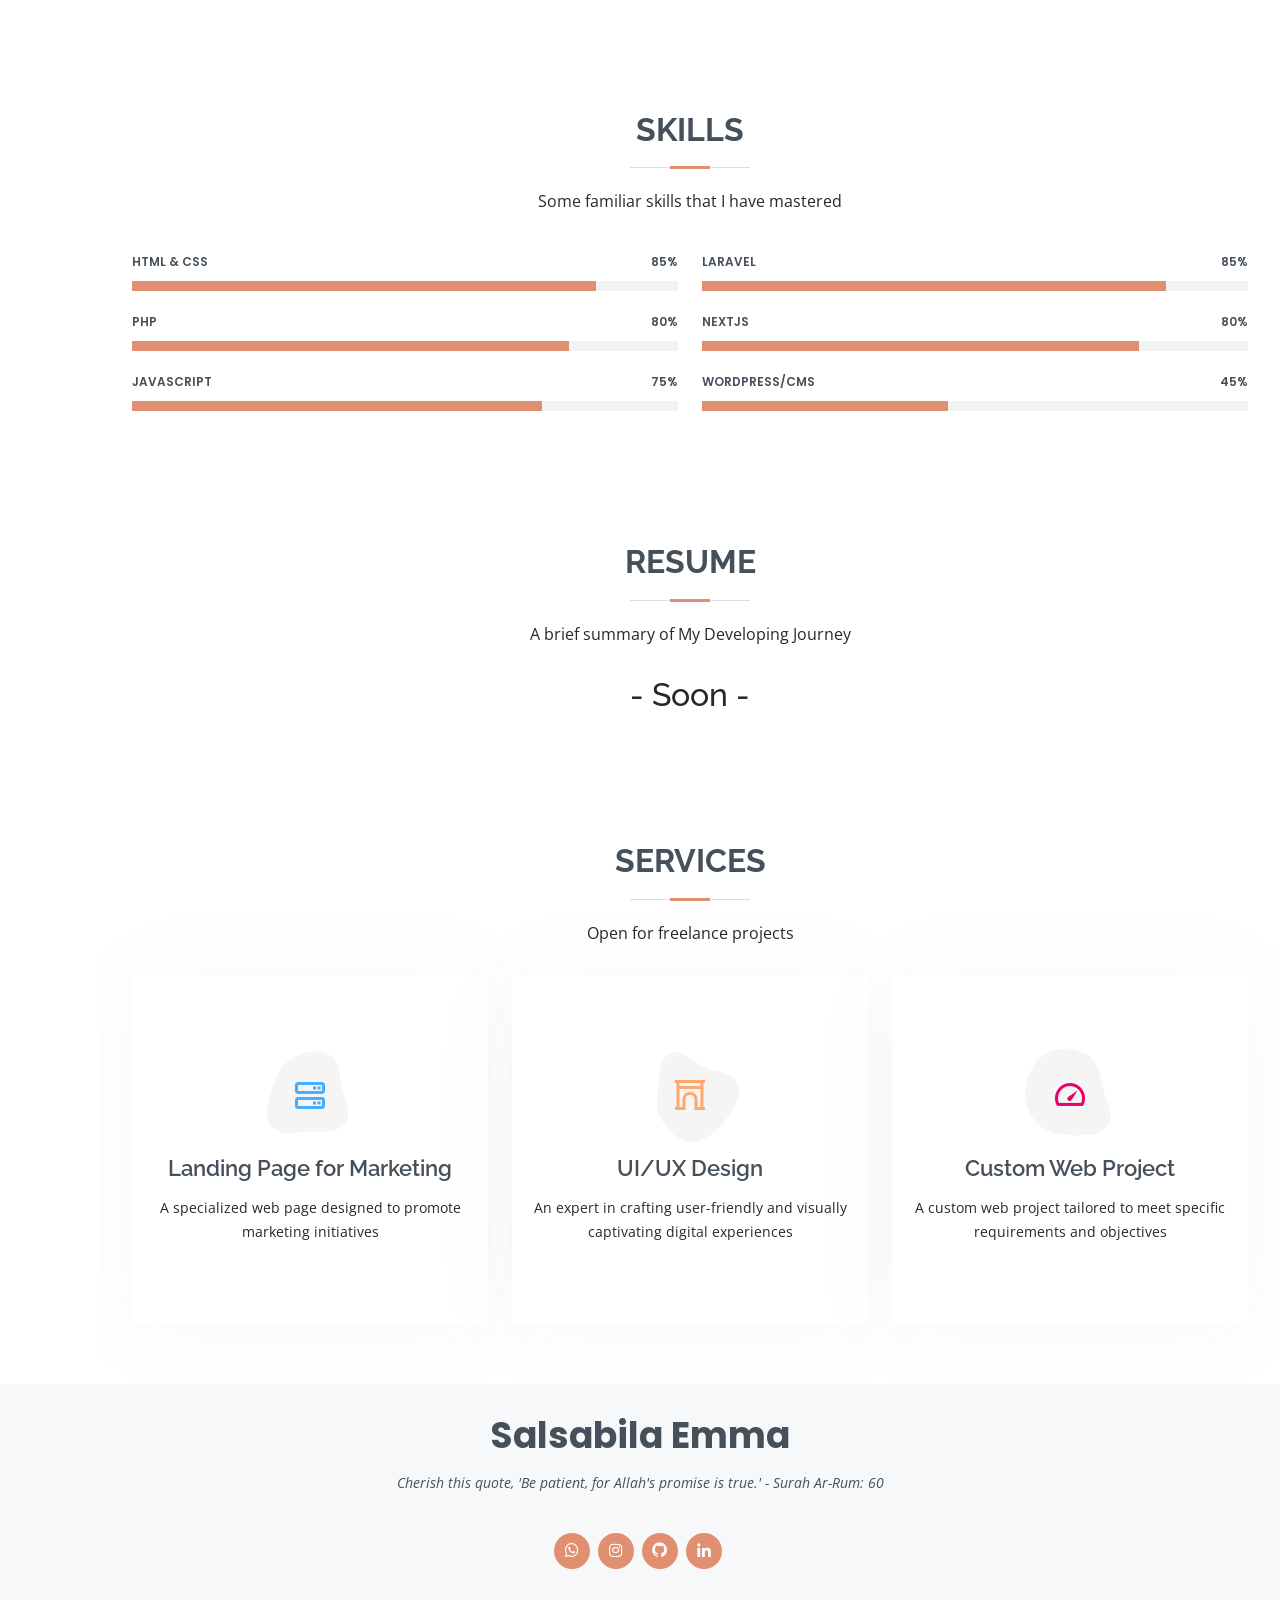
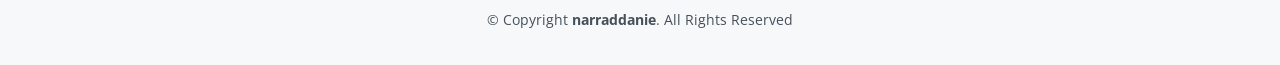
==== commit 061731a8: "ya" ====
--- a/index.html
+++ b/index.html
@@ -70,7 +70,8 @@
         <a href="https://wa.me/6283155675867" class="whatsapp"><i class="bx bxl-whatsapp"></i></a>
         <a href="https://www.instagram.com/salsabilaemma_/?hl=id" class="instagram"><i class="bx bxl-instagram"></i></a>
         <a href="https://github.com/SalsabilaEmma" class="github"><i class="bx bxl-github"></i></a>
-        <a href="www.linkedin.com/in/salsabila-emma-982a5a186" class="linkedin"><i class="bx bxl-linkedin"></i></a>
+        <a href="https://www.linkedin.com/in/salsabila-emma-982a5a186" class="linkedin"><i
+            class="bx bxl-linkedin"></i></a>
       </div>
     </div>
   </section><!-- End Hero -->
@@ -787,7 +788,8 @@
         <a href="https://wa.me/6283155675867" class="whatsapp"><i class="bx bxl-whatsapp"></i></a>
         <a href="https://www.instagram.com/salsabilaemma_/?hl=id" class="instagram"><i class="bx bxl-instagram"></i></a>
         <a href="https://github.com/SalsabilaEmma" class="github"><i class="bx bxl-github"></i></a>
-        <a href="www.linkedin.com/in/salsabila-emma-982a5a186" class="linkedin"><i class="bx bxl-linkedin"></i></a>
+        <a href="https://www.linkedin.com/in/salsabila-emma-982a5a186" class="linkedin"><i
+            class="bx bxl-linkedin"></i></a>
       </div>
       <div class="copyright">
         &copy; Copyright <strong><span>narraddanie</span></strong>. All Rights Reserved
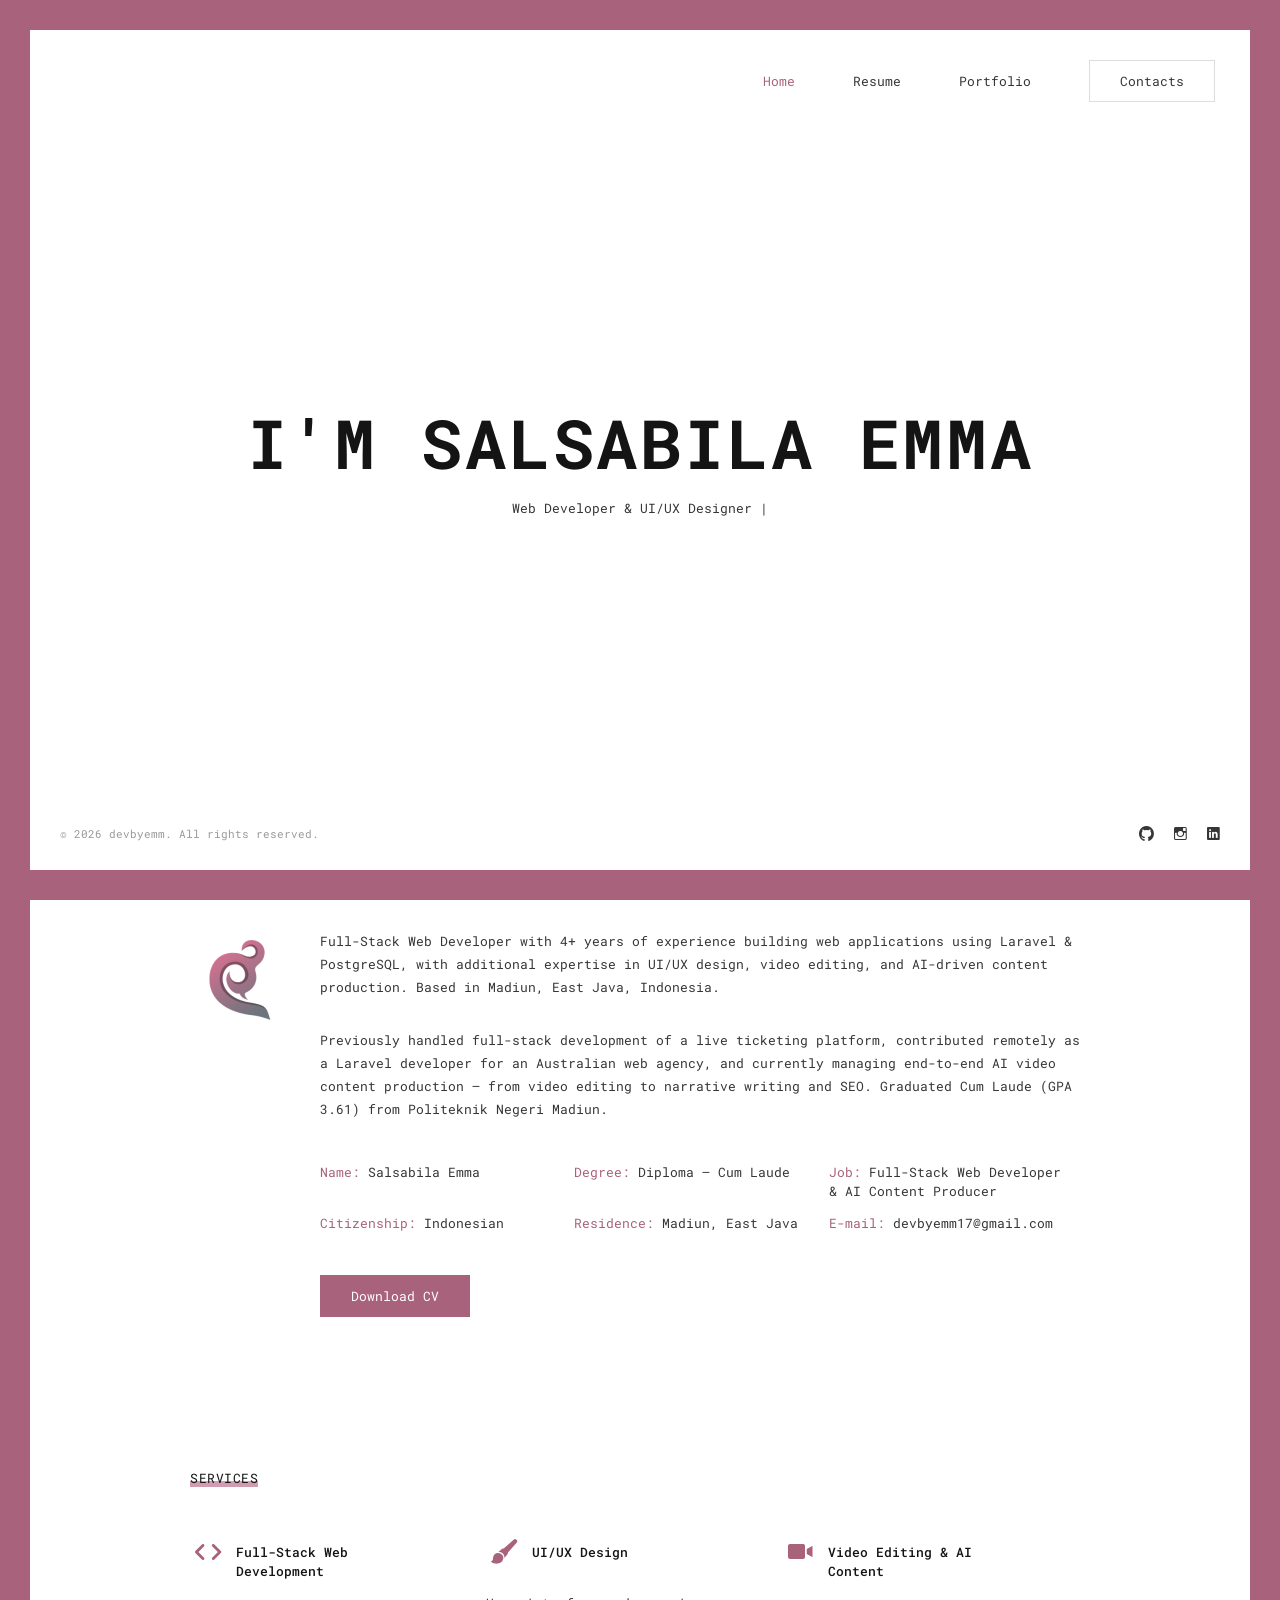
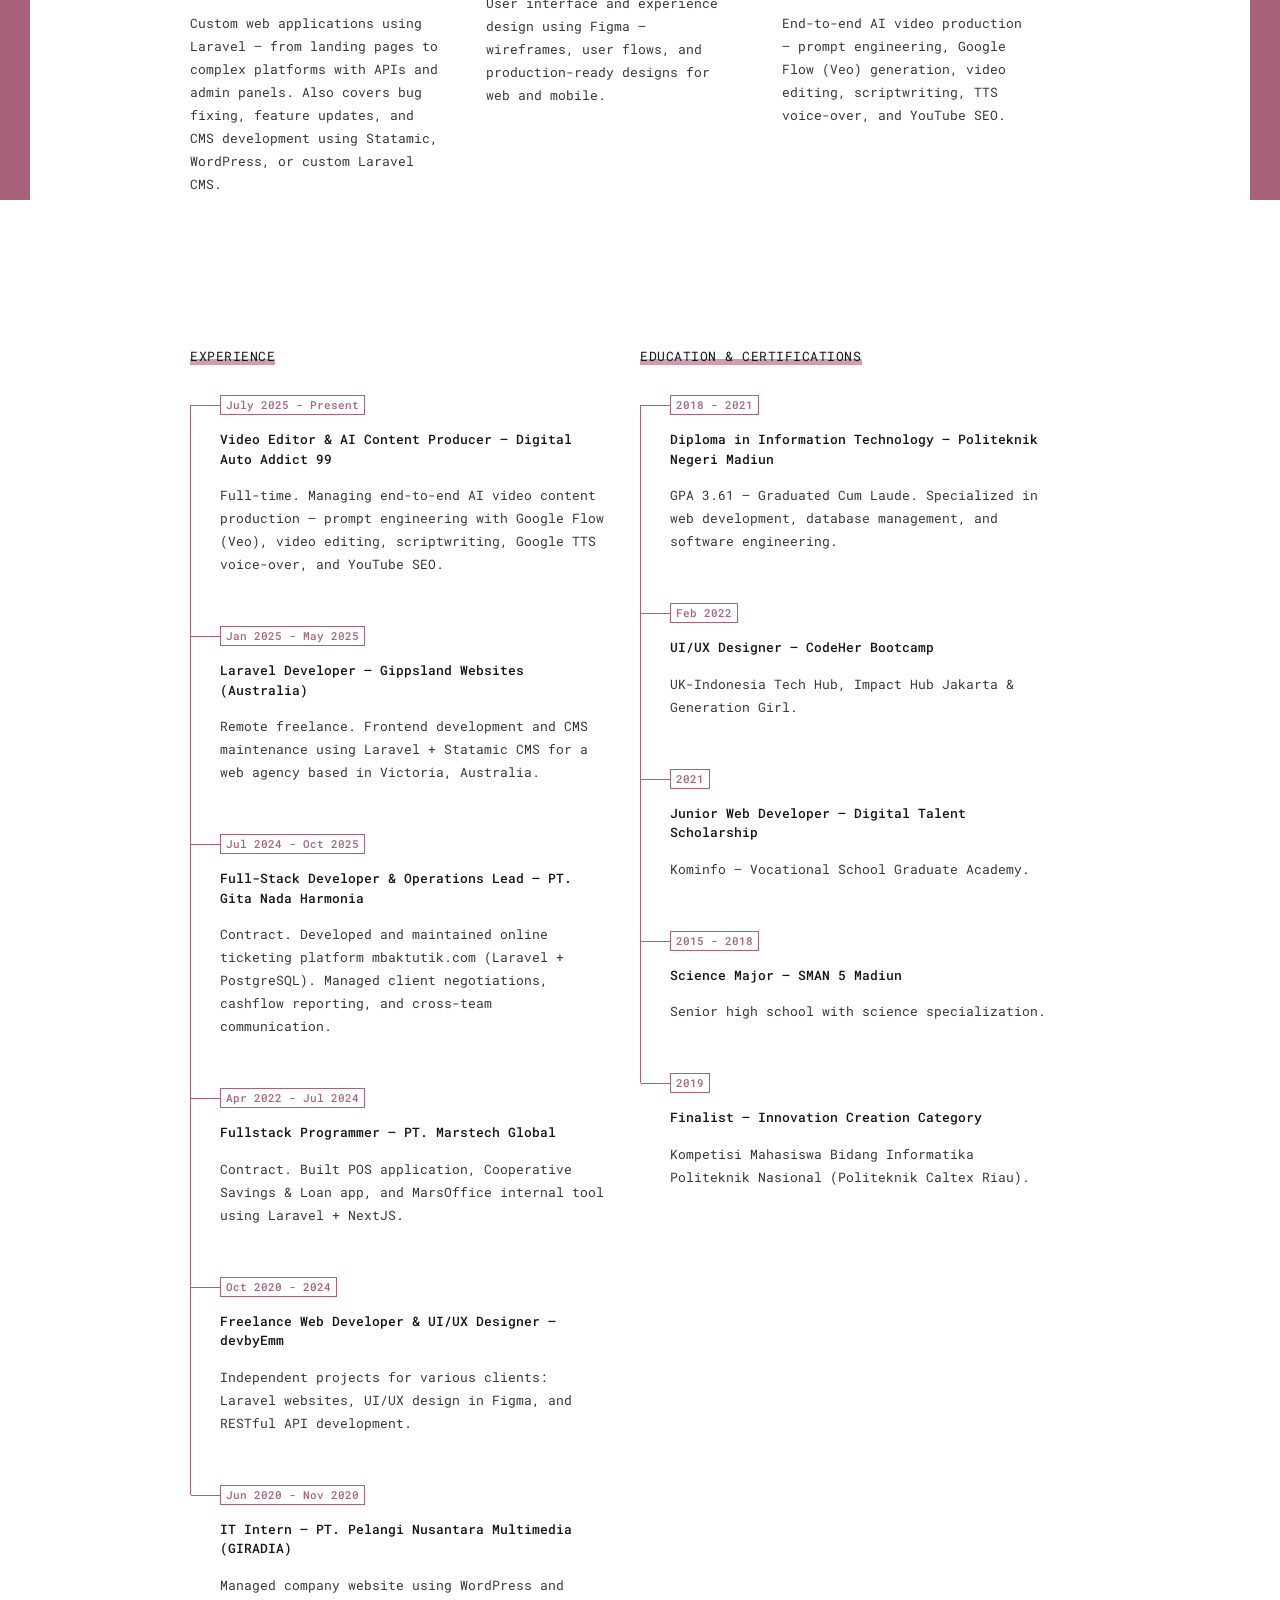
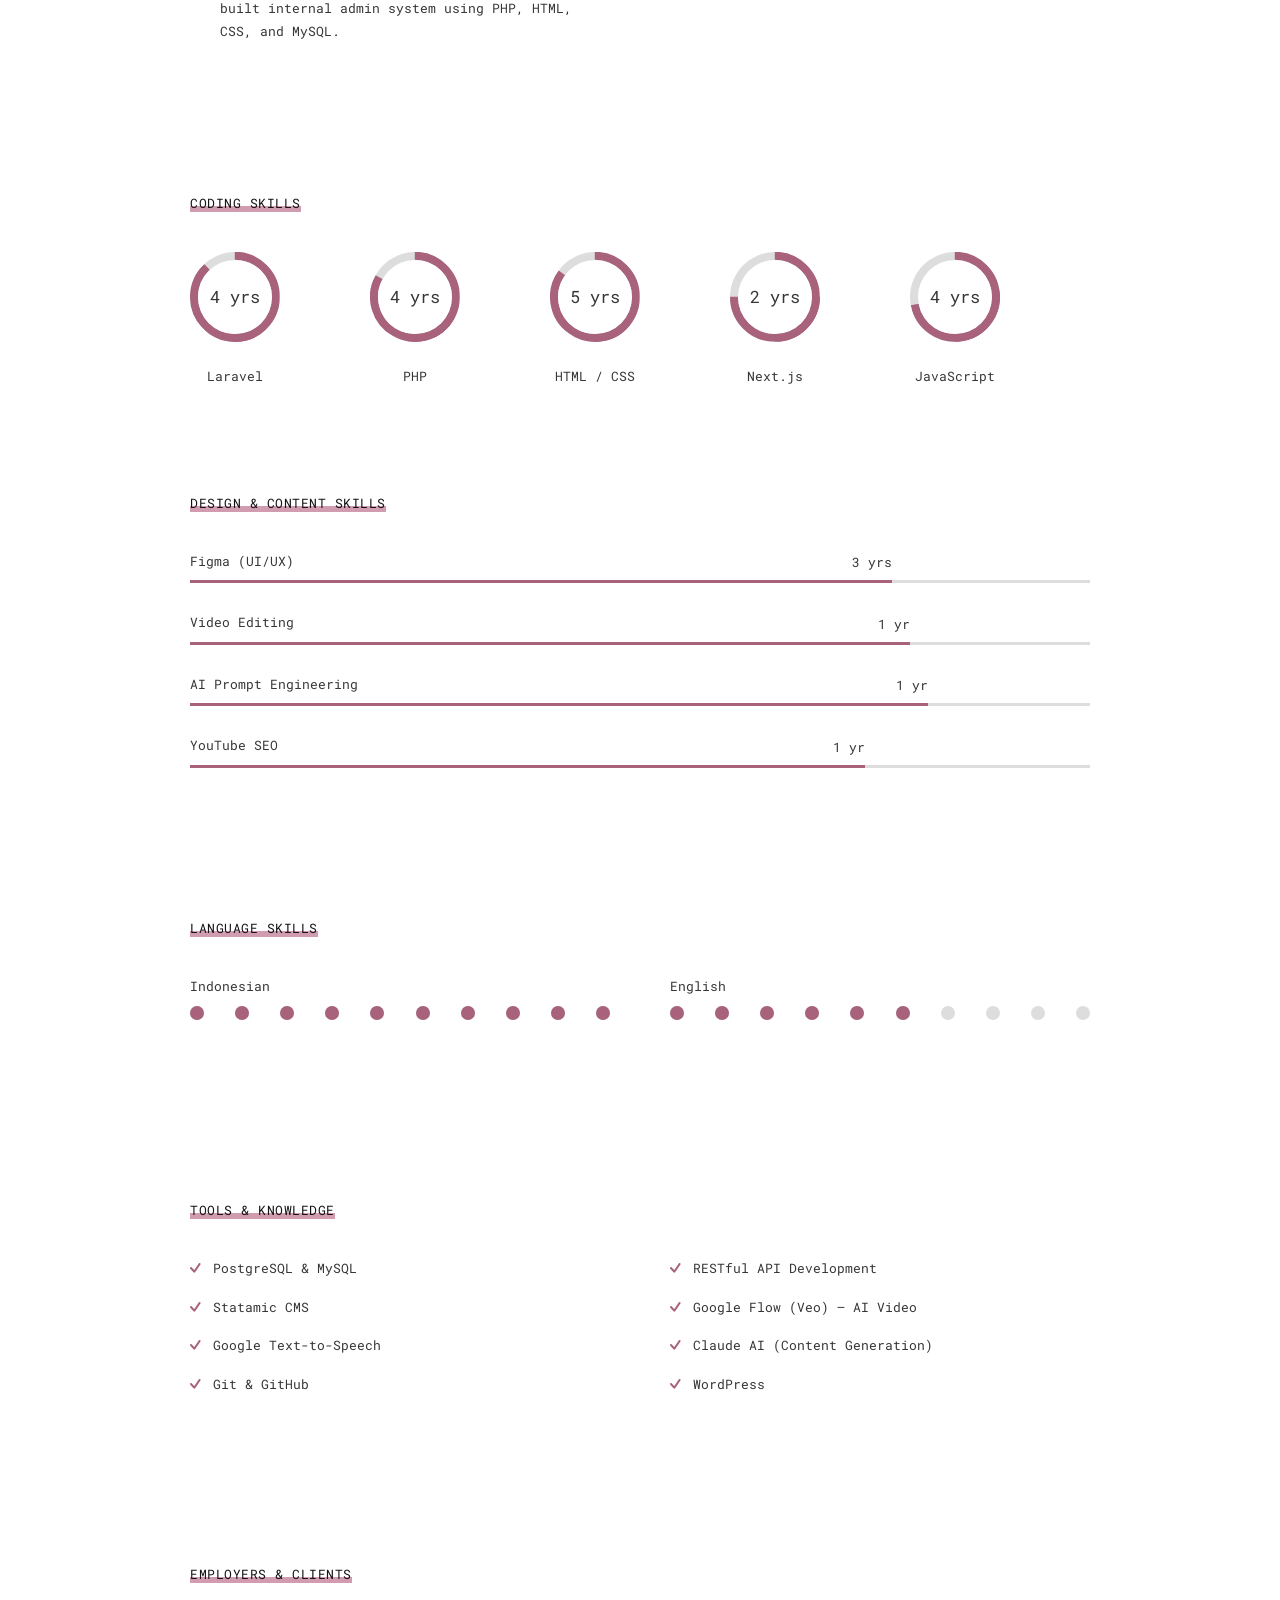
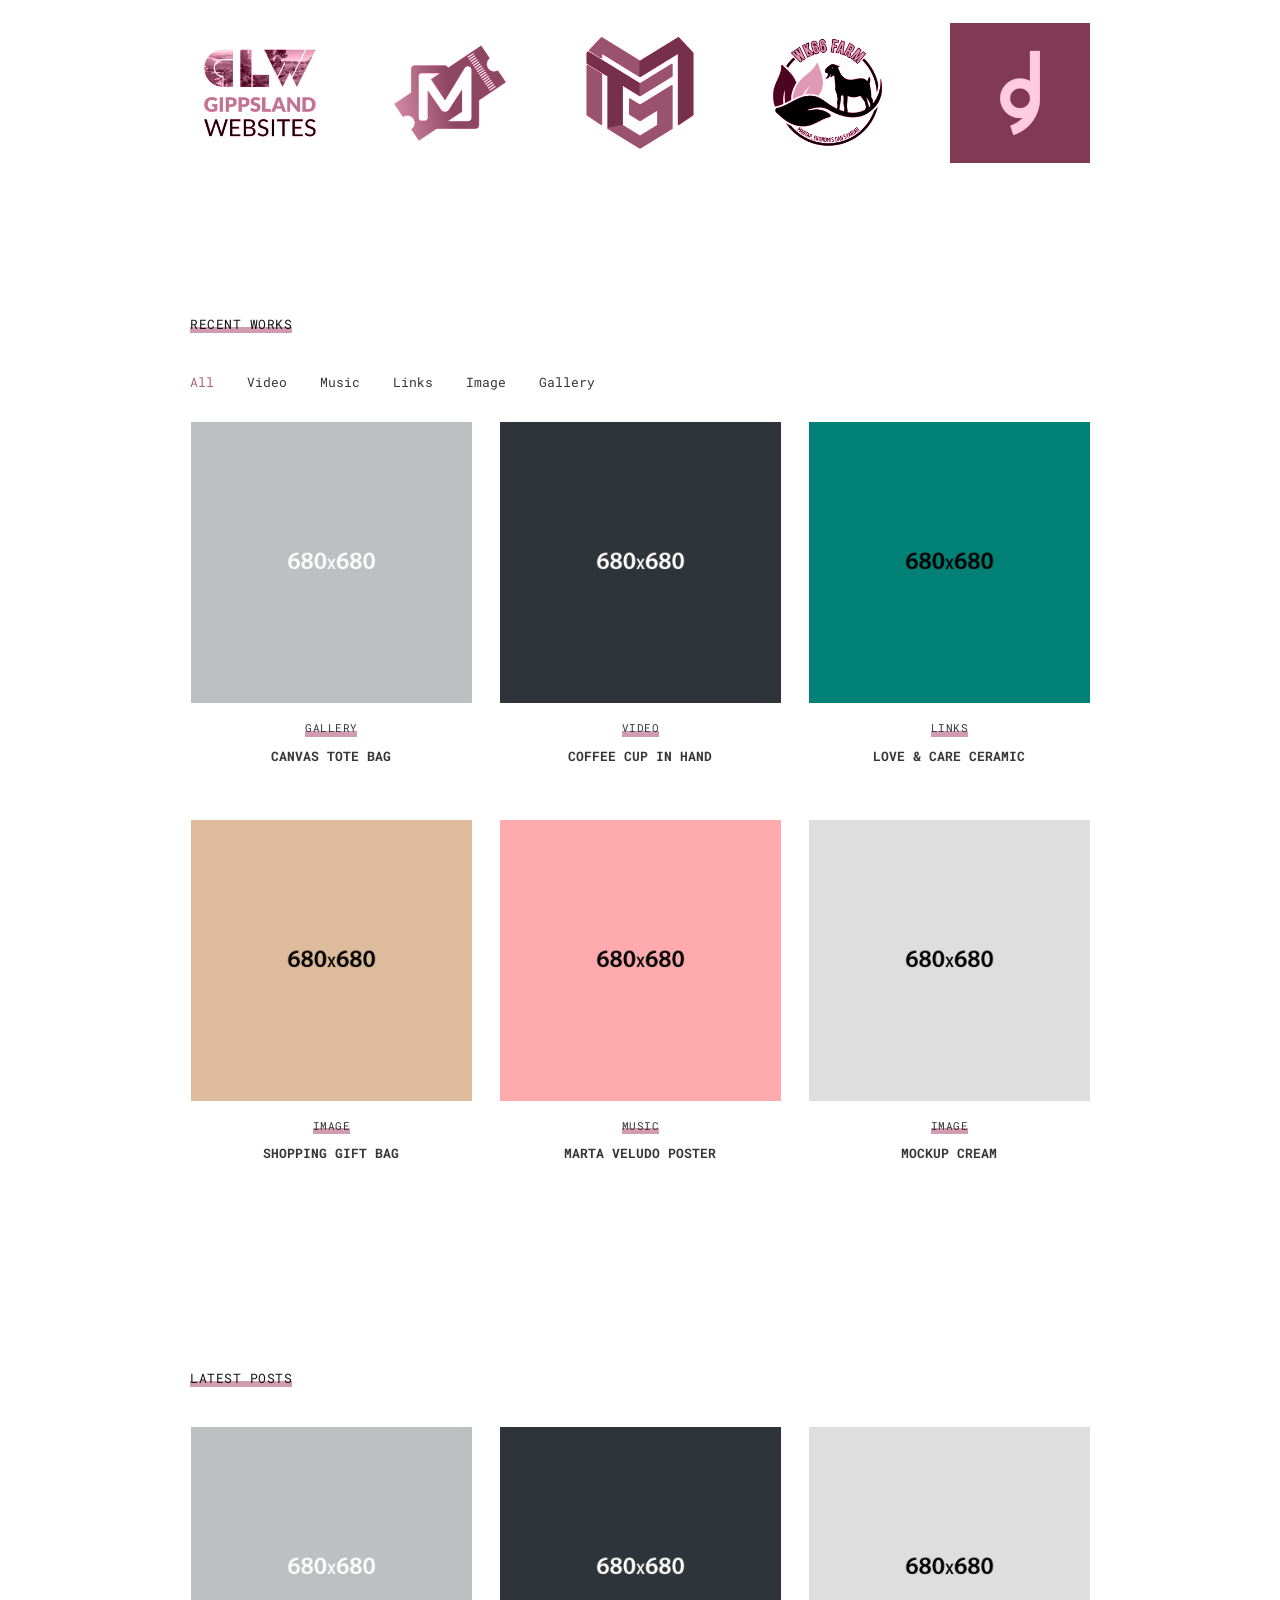
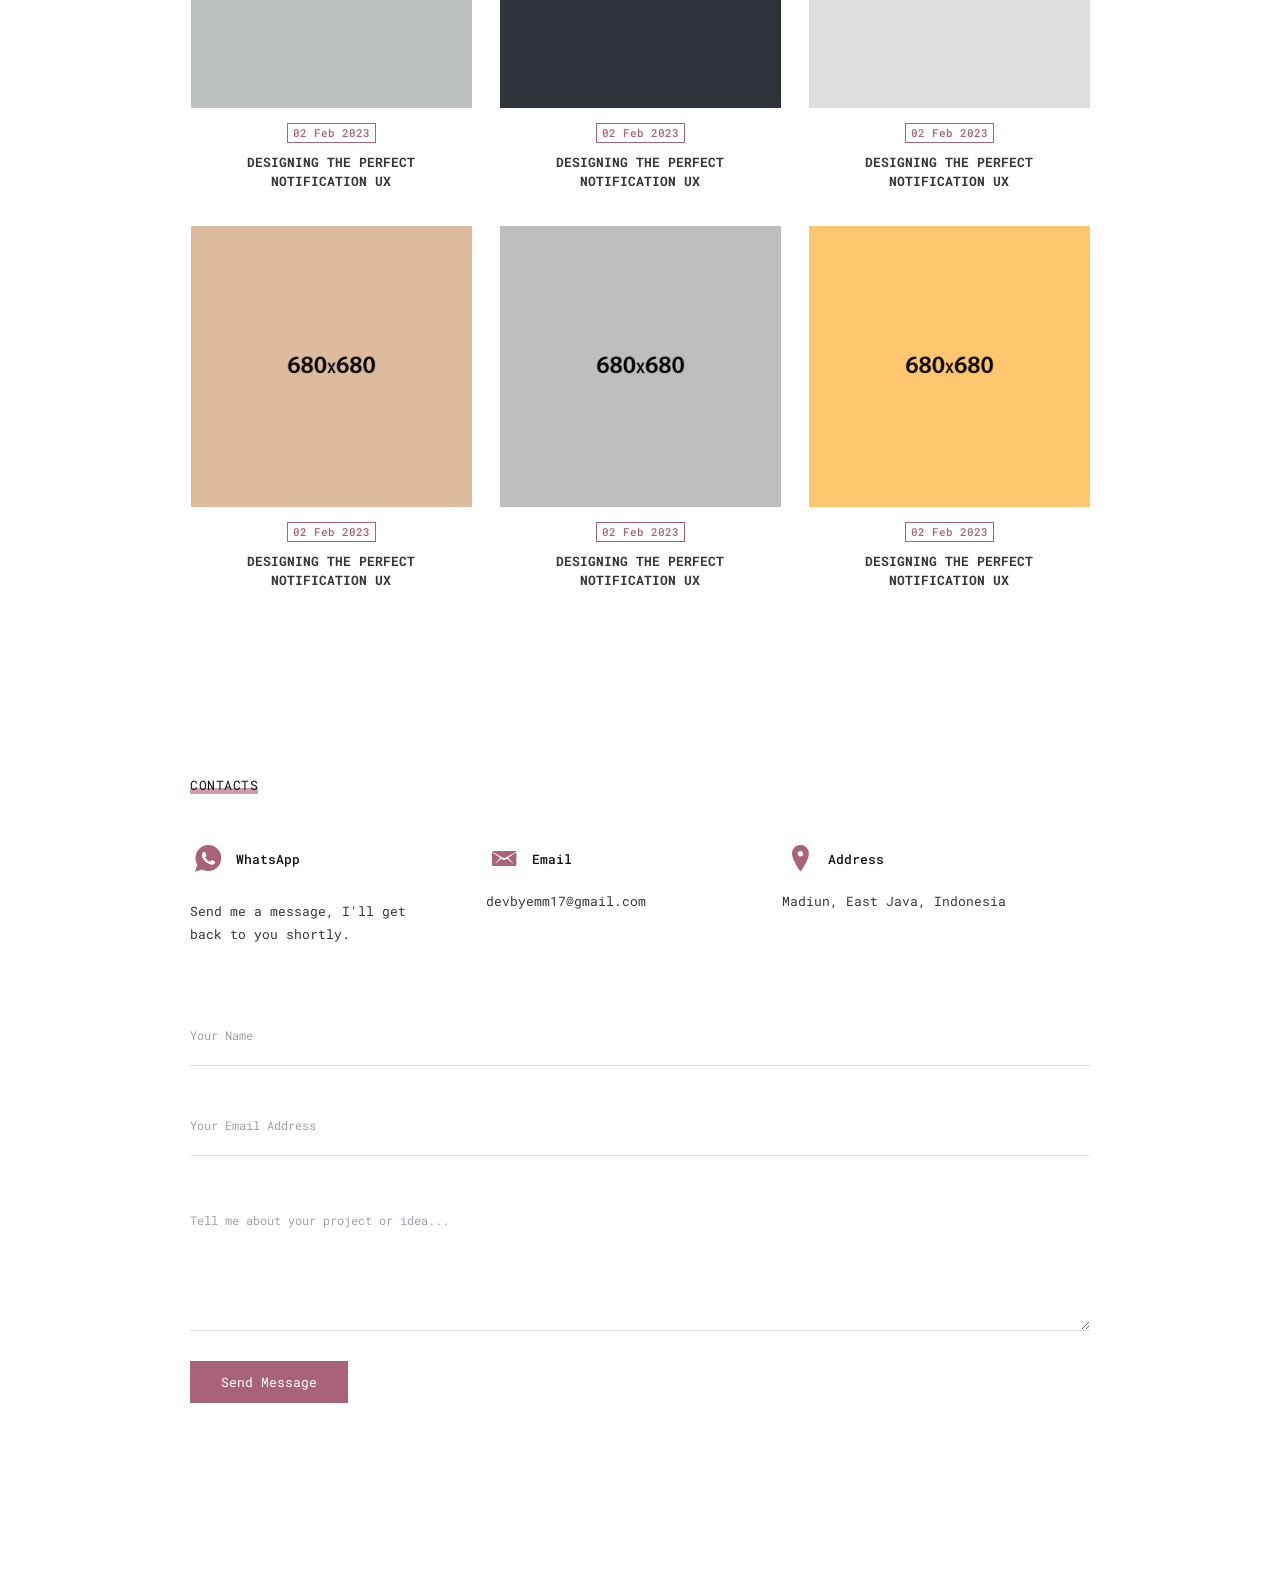
==== commit aa57afee: "update" ====
--- a/index.html
+++ b/index.html
@@ -1,827 +1,994 @@
 <!DOCTYPE html>
 <html lang="en">
-
 <head>
-  <meta charset="utf-8">
-  <meta content="width=device-width, initial-scale=1.0" name="viewport">
-
-  <title>Salsabila Emma's Career Summary</title>
-  <meta content="" name="description">
-  <meta content="" name="keywords">
-
-  <!-- Favicons -->
-  <link href="assets/img/devbyemm.png" rel="icon">
-  <link href="assets/img/devbyemm.png" rel="apple-touch-icon">
-
-  <!-- Google Fonts -->
-  <link
-    href="https://fonts.googleapis.com/css?family=Open+Sans:300,300i,400,400i,600,600i,700,700i|Raleway:300,300i,400,400i,500,500i,600,600i,700,700i|Poppins:300,300i,400,400i,500,500i,600,600i,700,700i"
-    rel="stylesheet">
-
-  <!-- Vendor CSS Files -->
-  <link href="assets/vendor/aos/aos.css" rel="stylesheet">
-  <link href="assets/vendor/bootstrap/css/bootstrap.min.css" rel="stylesheet">
-  <link href="assets/vendor/bootstrap-icons/bootstrap-icons.css" rel="stylesheet">
-  <link href="assets/vendor/boxicons/css/boxicons.min.css" rel="stylesheet">
-  <link href="assets/vendor/glightbox/css/glightbox.min.css" rel="stylesheet">
-  <link href="assets/vendor/swiper/swiper-bundle.min.css" rel="stylesheet">
-
-  <!-- Template Main CSS File -->
-  <link href="assets/css/style.css" rel="stylesheet">
-
-  <!-- =======================================================
-  * Template Name: MyResume
-  * Template URL: https://bootstrapmade.com/free-html-bootstrap-template-my-resume/
-  * Updated: Mar 17 2024 with Bootstrap v5.3.3
-  * Author: BootstrapMade.com
-  * License: https://bootstrapmade.com/license/
-  ======================================================== -->
+	
+	<!-- Basic -->
+    <meta http-equiv="Content-Type" content="text/html; charset=utf-8" />
+	<title>devbyemm - Personal Resume</title>
+	<meta name="description" content="">
+	<meta name="keywords" content="">
+	
+	<!-- Mobile Specific Metas -->
+	<meta name="viewport" content="width=device-width, initial-scale=1, maximum-scale=1" />
+	
+	<!-- Load Fonts -->
+	<link href='https://fonts.googleapis.com/css?family=Roboto+Mono:400,100,300italic,300,100italic,400italic,500,500italic,700,700italic&amp;subset=latin,cyrillic' rel='stylesheet'>
+	
+	<!-- CSS -->
+	<link rel="stylesheet" href="assets/css/glitche-basic.css" />
+	<link rel="stylesheet" href="assets/css/ionicons.css" />
+	<link rel="stylesheet" href="assets/css/magnific-popup.css" />
+	<link rel="stylesheet" href="assets/css/animate.css" />
+	<link rel="stylesheet" href="assets/css/main.css" />
+	<link rel="stylesheet" href="assets/css/custom.css" />
+	<link rel="stylesheet" href="assets/css/skills.css" />
+	
+	<!-- Dark Mode -->
+	<!-- <link rel="stylesheet" href="assets/css/dark.css" /> -->
+	
+	<!-- Swiper CSS -->
+	<link rel="stylesheet" href="https://cdn.jsdelivr.net/npm/swiper@11/swiper-bundle.min.css" />
+	<style>
+		.clients-swiper .swiper-wrapper {
+			transition-timing-function: linear !important;
+		}
+	</style>
+	
+	<!--[if lt IE 9]>
+	<script src="http://css3-mediaqueries-js.googlecode.com/svn/trunk/css3-mediaqueries.js"></script>
+	<script src="http://html5shim.googlecode.com/svn/trunk/html5.js"></script>
+	<![endif]-->
+	
+	<!-- Favicons -->
+	<link rel="shortcut icon" href="assets\images\devbyemm_square.png">
+	
 </head>
 
-<body>
-
-  <!-- ======= Mobile nav toggle button ======= -->
-  <!-- <button type="button" class="mobile-nav-toggle d-xl-none"><i class="bi bi-list mobile-nav-toggle"></i></button> -->
-  <i class="bi bi-list mobile-nav-toggle d-lg-none"></i>
-  <!-- ======= Header ======= -->
-  <header id="header" class="d-flex flex-column justify-content-center">
-
-    <nav id="navbar" class="navbar nav-menu">
-      <ul>
-        <li><a href="#hero" class="nav-link scrollto active"><i class="bx bx-home"></i> <span>Home</span></a></li>
-        <li><a href="#about" class="nav-link scrollto"><i class="bx bx-user"></i> <span>About</span></a></li>
-        <li><a href="#resume" class="nav-link scrollto"><i class="bx bx-file-blank"></i> <span>Resume</span></a></li>
-        <!-- <li><a href="#portfolio" class="nav-link scrollto"><i class="bx bx-book-content"></i> <span>Portfolio</span></a> -->
-        </li>
-        <li><a href="#services" class="nav-link scrollto"><i class="bx bx-server"></i> <span>Services</span></a></li>
-        <!-- <li><a href="#contact" class="nav-link scrollto"><i class="bx bx-envelope"></i> <span>Contact</span></a></li> -->
-      </ul>
-    </nav><!-- .nav-menu -->
-
-  </header><!-- End Header -->
-
-  <!-- ======= Hero Section ======= -->
-  <section id="hero" class="d-flex flex-column justify-content-center">
-    <div class="container" data-aos="zoom-in" data-aos-delay="100">
-      <!-- <h1>Salsabila Emma</h1> -->
-      <h1> Salsabila Emma</h1>
-      <p>I'm <span class="typed" data-typed-items="Fullstack Web Developers, UI/UX Designer, Freelancer"></span></p>
-      <div class="social-links">
-        <a href="https://wa.me/6283155675867" class="whatsapp"><i class="bx bxl-whatsapp"></i></a>
-        <a href="https://www.instagram.com/salsabilaemma_/?hl=id" class="instagram"><i class="bx bxl-instagram"></i></a>
-        <a href="https://github.com/SalsabilaEmma" class="github"><i class="bx bxl-github"></i></a>
-        <a href="https://www.linkedin.com/in/salsabila-emma-982a5a186" class="linkedin"><i
-            class="bx bxl-linkedin"></i></a>
-      </div>
-    </div>
-  </section><!-- End Hero -->
-
-  <main id="main">
-
-    <!-- ======= About Section ======= -->
-    <section id="about" class="about">
-      <div class="container" data-aos="fade-up">
-
-        <div class="section-title">
-          <h2>About</h2>
-          <p>A brief description about myself</p>
-        </div>
-        <br>
-        <div class="row">
-          <div class="col-lg-4">
-            <img src="assets/img/1.jpg" class="img-fluid" alt="">
-          </div>
-          <div class="col-lg-8 pt-4 pt-lg-0 content">
-            <h3>UI/UX Designer &amp; Web Developer.</h3>
-            <p class="fst-italic">
-            <p>Having an interest in web development, I started taking on freelance projects since my college days, and
-              it
-              has been ongoing until now.
-              Throughout my journey in web development, I have acquired proficiency in utilizing Frameworks such as
-              Laravel for Backend Development and Next.js for Frontend Development.
-              I also bring valuable experience as a UI/UX Designer to the table
-            </p>
-            </p>
-            <div class="row">
-              <div class="col-lg-6">
-                <ul>
-                  <!-- <li><i class="bi bi-chevron-right"></i> <strong>Birthday:</strong> <span>1 May 1995</span></li> -->
-                  <li><i class="bi bi-chevron-right"></i> <strong>Website:</strong> <a
-                      href="https://github.com/SalsabilaEmma">salsabilaemma.github.io</a>
-                  </li>
-                  <li><i class="bi bi-chevron-right"></i> <strong>Phone:</strong> <span>+62 831 5567 5867</span></li>
-                  <li><i class="bi bi-chevron-right"></i> <strong>City:</strong> <span>Madiun, East Java,
-                      Indonesia</span></li>
-                </ul>
-              </div>
-              <div class="col-lg-6">
-                <ul>
-                  <!-- <li><i class="bi bi-chevron-right"></i> <strong>Age:</strong> <span>30</span></li> -->
-                  <li><i class="bi bi-chevron-right"></i> <strong>Degree:</strong> <span>Diploma</span></li>
-                  <li><i class="bi bi-chevron-right"></i> <strong>Email:</strong> <span>devbyemm17@gmail.com</span>
-                  </li>
-                  <li><i class="bi bi-chevron-right"></i> <strong>Freelance:</strong> <span>Available</span></li>
-                </ul>
-              </div>
-            </div>
-          </div>
-        </div>
-
-      </div>
-    </section><!-- End About Section -->
-
-    <!-- ======= Facts Section ======= -->
-    <!-- <section id="facts" class="facts">
-      <div class="container" data-aos="fade-up">
-
-        <div class="section-title">
-          <h2>Facts</h2>
-          <p>Magnam dolores commodi suscipit. Necessitatibus eius consequatur ex aliquid fuga eum quidem. Sit sint
-            consectetur velit. Quisquam quos quisquam cupiditate. Et nemo qui impedit suscipit alias ea. Quia fugiat sit
-            in iste officiis commodi quidem hic quas.</p>
-        </div>
-
-        <div class="row">
-
-          <div class="col-lg-3 col-md-6">
-            <div class="count-box">
-              <i class="bi bi-emoji-smile"></i>
-              <span data-purecounter-start="0" data-purecounter-end="232" data-purecounter-duration="1"
-                class="purecounter"></span>
-              <p>Happy Clients</p>
-            </div>
-          </div>
-
-          <div class="col-lg-3 col-md-6 mt-5 mt-md-0">
-            <div class="count-box">
-              <i class="bi bi-journal-richtext"></i>
-              <span data-purecounter-start="0" data-purecounter-end="521" data-purecounter-duration="1"
-                class="purecounter"></span>
-              <p>Projects</p>
-            </div>
-          </div>
-
-          <div class="col-lg-3 col-md-6 mt-5 mt-lg-0">
-            <div class="count-box">
-              <i class="bi bi-headset"></i>
-              <span data-purecounter-start="0" data-purecounter-end="1463" data-purecounter-duration="1"
-                class="purecounter"></span>
-              <p>Hours Of Support</p>
-            </div>
-          </div>
-
-          <div class="col-lg-3 col-md-6 mt-5 mt-lg-0">
-            <div class="count-box">
-              <i class="bi bi-award"></i>
-              <span data-purecounter-start="0" data-purecounter-end="25" data-purecounter-duration="1"
-                class="purecounter"></span>
-              <p>Awards</p>
-            </div>
-          </div>
-
-        </div>
-
-      </div>
-    </section> -->
-    <!-- End Facts Section -->
-
-    <!-- ======= Skills Section ======= -->
-    <section id="skills" class="skills section-bg">
-      <div class="container" data-aos="fade-up">
-
-        <div class="section-title">
-          <h2>Skills</h2>
-          <p>Some familiar skills that I have mastered</p>
-        </div>
-
-        <div class="row skills-content">
-
-          <div class="col-lg-6">
-
-            <div class="progress">
-              <span class="skill">HTML & CSS <i class="val">85%</i></span>
-              <div class="progress-bar-wrap">
-                <div class="progress-bar" role="progressbar" aria-valuenow="85" aria-valuemin="0" aria-valuemax="100">
-                </div>
-              </div>
-            </div>
-
-            <div class="progress">
-              <span class="skill">PHP <i class="val">80%</i></span>
-              <div class="progress-bar-wrap">
-                <div class="progress-bar" role="progressbar" aria-valuenow="80" aria-valuemin="0" aria-valuemax="100">
-                </div>
-              </div>
-            </div>
-
-            <div class="progress">
-              <span class="skill">JavaScript <i class="val">75%</i></span>
-              <div class="progress-bar-wrap">
-                <div class="progress-bar" role="progressbar" aria-valuenow="75" aria-valuemin="0" aria-valuemax="100">
-                </div>
-              </div>
-            </div>
-
-          </div>
-
-          <div class="col-lg-6">
-
-            <div class="progress">
-              <span class="skill">Laravel <i class="val">85%</i></span>
-              <div class="progress-bar-wrap">
-                <div class="progress-bar" role="progressbar" aria-valuenow="85" aria-valuemin="0" aria-valuemax="100">
-                </div>
-              </div>
-            </div>
-            <div class="progress">
-              <span class="skill">NextJS <i class="val">80%</i></span>
-              <div class="progress-bar-wrap">
-                <div class="progress-bar" role="progressbar" aria-valuenow="80" aria-valuemin="0" aria-valuemax="100">
-                </div>
-              </div>
-            </div>
-
-            <div class="progress">
-              <span class="skill">WordPress/CMS <i class="val">45%</i></span>
-              <div class="progress-bar-wrap">
-                <div class="progress-bar" role="progressbar" aria-valuenow="45" aria-valuemin="0" aria-valuemax="100">
-                </div>
-              </div>
-            </div>
-
-            <!-- <div class="progress">
-              <span class="skill">Photoshop <i class="val">55%</i></span>
-              <div class="progress-bar-wrap">
-                <div class="progress-bar" role="progressbar" aria-valuenow="55" aria-valuemin="0" aria-valuemax="100"></div>
-              </div>
-            </div> -->
-
-          </div>
-
-        </div>
-
-      </div>
-    </section><!-- End Skills Section -->
-
-    <!-- ======= Resume Section ======= -->
-    <section id="resume" class="resume">
-      <div class="container" data-aos="fade-up">
-
-        <div class="section-title">
-          <h2>Resume</h2>
-          <p>A brief summary of My Developing Journey</p>
-        </div>
-
-        <h2 class="text-center"> - Soon - </h2>
-        <!-- <div class="row">
-          <div class="col-lg-6">
-            <h3 class="resume-title">Sumary</h3>
-            <div class="resume-item pb-0">
-              <h4>Brandon Johnson</h4>
-              <p><em>Innovative and deadline-driven Graphic Designer with 3+ years of experience designing and
-                  developing user-centered digital/print marketing material from initial concept to final, polished
-                  deliverable.</em></p>
-              <ul>
-                <li>Portland par 127,Orlando, FL</li>
-                <li>(123) 456-7891</li>
-                <li>alice.barkley@example.com</li>
-              </ul>
-            </div>
-
-            <h3 class="resume-title">Education</h3>
-            <div class="resume-item">
-              <h4>Master of Fine Arts &amp; Graphic Design</h4>
-              <h5>2015 - 2016</h5>
-              <p><em>Rochester Institute of Technology, Rochester, NY</em></p>
-              <p>Qui deserunt veniam. Et sed aliquam labore tempore sed quisquam iusto autem sit. Ea vero voluptatum qui
-                ut dignissimos deleniti nerada porti sand markend</p>
-            </div>
-            <div class="resume-item">
-              <h4>Bachelor of Fine Arts &amp; Graphic Design</h4>
-              <h5>2010 - 2014</h5>
-              <p><em>Rochester Institute of Technology, Rochester, NY</em></p>
-              <p>Quia nobis sequi est occaecati aut. Repudiandae et iusto quae reiciendis et quis Eius vel ratione eius
-                unde vitae rerum voluptates asperiores voluptatem Earum molestiae consequatur neque etlon sader mart
-                dila</p>
-            </div>
-          </div>
-          <div class="col-lg-6">
-            <h3 class="resume-title">Professional Experience</h3>
-            <div class="resume-item">
-              <h4>Senior graphic design specialist</h4>
-              <h5>2019 - Present</h5>
-              <p><em>Experion, New York, NY </em></p>
-              <ul>
-                <li>Lead in the design, development, and implementation of the graphic, layout, and production
-                  communication materials</li>
-                <li>Delegate tasks to the 7 members of the design team and provide counsel on all aspects of the
-                  project. </li>
-                <li>Supervise the assessment of all graphic materials in order to ensure quality and accuracy of the
-                  design</li>
-                <li>Oversee the efficient use of production project budgets ranging from $2,000 - $25,000</li>
-              </ul>
-            </div>
-            <div class="resume-item">
-              <h4>Graphic design specialist</h4>
-              <h5>2017 - 2018</h5>
-              <p><em>Stepping Stone Advertising, New York, NY</em></p>
-              <ul>
-                <li>Developed numerous marketing programs (logos, brochures,infographics, presentations, and
-                  advertisements).</li>
-                <li>Managed up to 5 projects or tasks at a given time while under pressure</li>
-                <li>Recommended and consulted with clients on the most appropriate graphic design</li>
-                <li>Created 4+ design presentations and proposals a month for clients and account managers</li>
-              </ul>
-            </div>
-          </div>
-        </div> -->
-
-      </div>
-    </section><!-- End Resume Section -->
-
-    <!-- ======= Portfolio Section ======= -->
-    <!-- <section id="portfolio" class="portfolio section-bg">
-      <div class="container" data-aos="fade-up">
-
-        <div class="section-title">
-          <h2>Portfolio</h2>
-          <p>Magnam dolores commodi suscipit. Necessitatibus eius consequatur ex aliquid fuga eum quidem. Sit sint
-            consectetur velit. Quisquam quos quisquam cupiditate. Et nemo qui impedit suscipit alias ea. Quia fugiat sit
-            in iste officiis commodi quidem hic quas.</p>
-        </div>
-
-        <div class="row">
-          <div class="col-lg-12 d-flex justify-content-center" data-aos="fade-up" data-aos-delay="100">
-            <ul id="portfolio-flters">
-              <li data-filter="*" class="filter-active">All</li>
-              <li data-filter=".filter-app">App</li>
-              <li data-filter=".filter-card">Card</li>
-              <li data-filter=".filter-web">Web</li>
-            </ul>
-          </div>
-        </div>
-
-        <div class="row portfolio-container" data-aos="fade-up" data-aos-delay="200">
-
-          <div class="col-lg-4 col-md-6 portfolio-item filter-app">
-            <div class="portfolio-wrap">
-              <img src="assets/img/portfolio/portfolio-1.jpg" class="img-fluid" alt="">
-              <div class="portfolio-info">
-                <h4>App 1</h4>
-                <p>App</p>
-                <div class="portfolio-links">
-                  <a href="assets/img/portfolio/portfolio-1.jpg" data-gallery="portfolioGallery"
-                    class="portfolio-lightbox" title="App 1"><i class="bx bx-plus"></i></a>
-                  <a href="portfolio-details.html" class="portfolio-details-lightbox" data-glightbox="type: external"
-                    title="Portfolio Details"><i class="bx bx-link"></i></a>
-                </div>
-              </div>
-            </div>
-          </div>
-
-          <div class="col-lg-4 col-md-6 portfolio-item filter-web">
-            <div class="portfolio-wrap">
-              <img src="assets/img/portfolio/portfolio-2.jpg" class="img-fluid" alt="">
-              <div class="portfolio-info">
-                <h4>Web 3</h4>
-                <p>Web</p>
-                <div class="portfolio-links">
-                  <a href="assets/img/portfolio/portfolio-2.jpg" data-gallery="portfolioGallery"
-                    class="portfolio-lightbox" title="Web 3"><i class="bx bx-plus"></i></a>
-                  <a href="portfolio-details.html" class="portfolio-details-lightbox" data-glightbox="type: external"
-                    title="Portfolio Details"><i class="bx bx-link"></i></a>
-                </div>
-              </div>
-            </div>
-          </div>
-
-          <div class="col-lg-4 col-md-6 portfolio-item filter-app">
-            <div class="portfolio-wrap">
-              <img src="assets/img/portfolio/portfolio-3.jpg" class="img-fluid" alt="">
-              <div class="portfolio-info">
-                <h4>App 2</h4>
-                <p>App</p>
-                <div class="portfolio-links">
-                  <a href="assets/img/portfolio/portfolio-3.jpg" data-gallery="portfolioGallery"
-                    class="portfolio-lightbox" title="App 2"><i class="bx bx-plus"></i></a>
-                  <a href="portfolio-details.html" class="portfolio-details-lightbox" data-glightbox="type: external"
-                    title="Portfolio Details"><i class="bx bx-link"></i></a>
-                </div>
-              </div>
-            </div>
-          </div>
-
-          <div class="col-lg-4 col-md-6 portfolio-item filter-card">
-            <div class="portfolio-wrap">
-              <img src="assets/img/portfolio/portfolio-4.jpg" class="img-fluid" alt="">
-              <div class="portfolio-info">
-                <h4>Card 2</h4>
-                <p>Card</p>
-                <div class="portfolio-links">
-                  <a href="assets/img/portfolio/portfolio-4.jpg" data-gallery="portfolioGallery"
-                    class="portfolio-lightbox" title="Card 2"><i class="bx bx-plus"></i></a>
-                  <a href="portfolio-details.html" class="portfolio-details-lightbox" data-glightbox="type: external"
-                    title="Portfolio Details"><i class="bx bx-link"></i></a>
-                </div>
-              </div>
-            </div>
-          </div>
-
-          <div class="col-lg-4 col-md-6 portfolio-item filter-web">
-            <div class="portfolio-wrap">
-              <img src="assets/img/portfolio/portfolio-5.jpg" class="img-fluid" alt="">
-              <div class="portfolio-info">
-                <h4>Web 2</h4>
-                <p>Web</p>
-                <div class="portfolio-links">
-                  <a href="assets/img/portfolio/portfolio-5.jpg" data-gallery="portfolioGallery"
-                    class="portfolio-lightbox" title="Web 2"><i class="bx bx-plus"></i></a>
-                  <a href="portfolio-details.html" class="portfolio-details-lightbox" data-glightbox="type: external"
-                    title="Portfolio Details"><i class="bx bx-link"></i></a>
-                </div>
-              </div>
-            </div>
-          </div>
-
-          <div class="col-lg-4 col-md-6 portfolio-item filter-app">
-            <div class="portfolio-wrap">
-              <img src="assets/img/portfolio/portfolio-6.jpg" class="img-fluid" alt="">
-              <div class="portfolio-info">
-                <h4>App 3</h4>
-                <p>App</p>
-                <div class="portfolio-links">
-                  <a href="assets/img/portfolio/portfolio-6.jpg" data-gallery="portfolioGallery"
-                    class="portfolio-lightbox" title="App 3"><i class="bx bx-plus"></i></a>
-                  <a href="portfolio-details.html" class="portfolio-details-lightbox" data-glightbox="type: external"
-                    title="Portfolio Details"><i class="bx bx-link"></i></a>
-                </div>
-              </div>
-            </div>
-          </div>
-
-          <div class="col-lg-4 col-md-6 portfolio-item filter-card">
-            <div class="portfolio-wrap">
-              <img src="assets/img/portfolio/portfolio-7.jpg" class="img-fluid" alt="">
-              <div class="portfolio-info">
-                <h4>Card 1</h4>
-                <p>Card</p>
-                <div class="portfolio-links">
-                  <a href="assets/img/portfolio/portfolio-7.jpg" data-gallery="portfolioGallery"
-                    class="portfolio-lightbox" title="Card 1"><i class="bx bx-plus"></i></a>
-                  <a href="portfolio-details.html" class="portfolio-details-lightbox" data-glightbox="type: external"
-                    title="Portfolio Details"><i class="bx bx-link"></i></a>
-                </div>
-              </div>
-            </div>
-          </div>
-
-          <div class="col-lg-4 col-md-6 portfolio-item filter-card">
-            <div class="portfolio-wrap">
-              <img src="assets/img/portfolio/portfolio-8.jpg" class="img-fluid" alt="">
-              <div class="portfolio-info">
-                <h4>Card 3</h4>
-                <p>Card</p>
-                <div class="portfolio-links">
-                  <a href="assets/img/portfolio/portfolio-8.jpg" data-gallery="portfolioGallery"
-                    class="portfolio-lightbox" title="Card 3"><i class="bx bx-plus"></i></a>
-                  <a href="portfolio-details.html" class="portfolio-details-lightbox" data-glightbox="type: external"
-                    title="Portfolio Details"><i class="bx bx-link"></i></a>
-                </div>
-              </div>
-            </div>
-          </div>
-
-          <div class="col-lg-4 col-md-6 portfolio-item filter-web">
-            <div class="portfolio-wrap">
-              <img src="assets/img/portfolio/portfolio-9.jpg" class="img-fluid" alt="">
-              <div class="portfolio-info">
-                <h4>Web 3</h4>
-                <p>Web</p>
-                <div class="portfolio-links">
-                  <a href="assets/img/portfolio/portfolio-9.jpg" data-gallery="portfolioGallery"
-                    class="portfolio-lightbox" title="Web 3"><i class="bx bx-plus"></i></a>
-                  <a href="portfolio-details.html" class="portfolio-details-lightbox" data-glightbox="type: external"
-                    title="Portfolio Details"><i class="bx bx-link"></i></a>
-                </div>
-              </div>
-            </div>
-          </div>
-
-        </div>
-
-      </div>
-    </section> -->
-    <!-- End Portfolio Section -->
-
-    <!-- ======= Services Section ======= -->
-    <section id="services" class="services">
-      <div class="container" data-aos="fade-up">
-
-        <div class="section-title">
-          <h2>Services</h2>
-          <p>Open for freelance projects</p>
-        </div>
-
-        <div class="row">
-
-          <div class="col-lg-4 col-md-6 d-flex align-items-stretch" data-aos="zoom-in" data-aos-delay="100">
-            <div class="icon-box iconbox-blue">
-              <div class="icon">
-                <svg width="100" height="100" viewBox="0 0 600 600" xmlns="http://www.w3.org/2000/svg">
-                  <path stroke="none" stroke-width="0" fill="#f5f5f5"
-                    d="M300,521.0016835830174C376.1290562159157,517.8887921683347,466.0731472004068,529.7835943286574,510.70327084640275,468.03025145048787C554.3714126377745,407.6079735673963,508.03601936045806,328.9844924480964,491.2728898941984,256.3432110539036C474.5976632858925,184.082847569629,479.9380746630129,96.60480741107993,416.23090153303,58.64404602377083C348.86323505073057,18.502131276798302,261.93793281208167,40.57373210992963,193.5410806939664,78.93577620505333C130.42746243093433,114.334589627462,98.30271207620316,179.96522072025542,76.75703585869454,249.04625023123273C51.97151888228291,328.5150500222984,13.704378332031375,421.85034740162234,66.52175969318436,486.19268352777647C119.04800174914682,550.1803526380478,217.28368757567262,524.383925680826,300,521.0016835830174">
-                  </path>
-                </svg>
-                <i class="bx bx-server"></i>
-              </div>
-              <h4><a href="">Landing Page for Marketing</a></h4>
-              <p>A specialized web page designed to promote marketing initiatives</p>
-            </div>
-          </div>
-
-          <div class="col-lg-4 col-md-6 d-flex align-items-stretch mt-4 mt-md-0" data-aos="zoom-in"
-            data-aos-delay="200">
-            <div class="icon-box iconbox-orange ">
-              <div class="icon">
-                <svg width="100" height="100" viewBox="0 0 600 600" xmlns="http://www.w3.org/2000/svg">
-                  <path stroke="none" stroke-width="0" fill="#f5f5f5"
-                    d="M300,582.0697525312426C382.5290701553225,586.8405444964366,449.9789794690241,525.3245884688669,502.5850820975895,461.55621195738473C556.606425686781,396.0723002908107,615.8543463187945,314.28637112970534,586.6730223649479,234.56875336149918C558.9533121215079,158.8439757836574,454.9685369536778,164.00468322053177,381.49747125262974,130.76875717737553C312.15926192815925,99.40240125094834,248.97055460311594,18.661163978235184,179.8680185752513,50.54337015887873C110.5421016452524,82.52863877960104,119.82277516462835,180.83849132639028,109.12597500060166,256.43424936330496C100.08760227029461,320.3096726198365,92.17705696193138,384.0621239912766,124.79988738764834,439.7174275375508C164.83382741302287,508.01625554203684,220.96474134820875,577.5009287672846,300,582.0697525312426">
-                  </path>
-                </svg>
-                <i class="bx bx-arch"></i>
-              </div>
-              <h4><a href="">UI/UX Design</a></h4>
-              <p>An expert in crafting user-friendly and visually captivating digital experiences</p>
-            </div>
-          </div>
-
-          <div class="col-lg-4 col-md-6 d-flex align-items-stretch mt-4 mt-lg-0" data-aos="zoom-in"
-            data-aos-delay="300">
-            <div class="icon-box iconbox-pink">
-              <div class="icon">
-                <svg width="100" height="100" viewBox="0 0 600 600" xmlns="http://www.w3.org/2000/svg">
-                  <path stroke="none" stroke-width="0" fill="#f5f5f5"
-                    d="M300,541.5067337569781C382.14930387511276,545.0595476570109,479.8736841581634,548.3450877840088,526.4010558755058,480.5488172755941C571.5218469581645,414.80211281144784,517.5187510058486,332.0715597781072,496.52539010469104,255.14436215662573C477.37192572678356,184.95920475031193,473.57363656557914,105.61284051026155,413.0603344069578,65.22779650032875C343.27470386102294,18.654635553484475,251.2091493199835,5.337323636656869,175.0934190732945,40.62881213300186C97.87086631185822,76.43348514350839,51.98124368387456,156.15599469081315,36.44837278890362,239.84606092416172C21.716077023791087,319.22268207091537,43.775223500013084,401.1760424656574,96.891909868211,461.97329694683043C147.22146801428983,519.5804099606455,223.5754009179313,538.201503339737,300,541.5067337569781">
-                  </path>
-                </svg>
-                <i class="bx bx-tachometer"></i>
-              </div>
-              <h4><a href="">Custom Web Project</a></h4>
-              <p>A custom web project tailored to meet specific requirements and objectives</p>
-            </div>
-          </div>
-
-          <!-- <div class="col-lg-4 col-md-6 d-flex align-items-stretch mt-4" data-aos="zoom-in" data-aos-delay="100">
-            <div class="icon-box iconbox-yellow">
-              <div class="icon">
-                <svg width="100" height="100" viewBox="0 0 600 600" xmlns="http://www.w3.org/2000/svg">
-                  <path stroke="none" stroke-width="0" fill="#f5f5f5"
-                    d="M300,503.46388370962813C374.79870501325706,506.71871716319447,464.8034551963731,527.1746412648533,510.4981551193396,467.86667711651364C555.9287308511215,408.9015244558933,512.6030010748507,327.5744911775523,490.211057578863,256.5855673507754C471.097692560561,195.9906835881958,447.69079081568157,138.11976852964426,395.19560036434837,102.3242989838813C329.3053358748298,57.3949838291264,248.02791733380457,8.279543830951368,175.87071277845988,42.242879143198664C103.41431057327972,76.34704239035025,93.79494320519305,170.9812938413882,81.28167332365135,250.07896920659033C70.17666984294237,320.27484674793965,64.84698225790005,396.69656628748305,111.28512138212992,450.4950937839243C156.20124167950087,502.5303643271138,231.32542653798444,500.4755392045468,300,503.46388370962813">
-                  </path>
-                </svg>
-                <i class="bx bx-layer"></i>
-              </div>
-              <h4><a href="">Nemo Enim</a></h4>
-              <p>At vero eos et accusamus et iusto odio dignissimos ducimus qui blanditiis</p>
-            </div>
-          </div>
-
-          <div class="col-lg-4 col-md-6 d-flex align-items-stretch mt-4" data-aos="zoom-in" data-aos-delay="200">
-            <div class="icon-box iconbox-red">
-              <div class="icon">
-                <svg width="100" height="100" viewBox="0 0 600 600" xmlns="http://www.w3.org/2000/svg">
-                  <path stroke="none" stroke-width="0" fill="#f5f5f5"
-                    d="M300,532.3542879108572C369.38199826031484,532.3153073249985,429.10787420159085,491.63046689027357,474.5244479745417,439.17860296908856C522.8885846962883,383.3225815378663,569.1668002868075,314.3205725914397,550.7432151929288,242.7694973846089C532.6665558377875,172.5657663291529,456.2379748765914,142.6223662098291,390.3689995646985,112.34683881706744C326.66090330228417,83.06452184765237,258.84405631176094,53.51806209861945,193.32584062364296,78.48882559362697C121.61183558270385,105.82097193414197,62.805066853699245,167.19869350419734,48.57481801355237,242.6138429142374C34.843463184063346,315.3850353017275,76.69343916112496,383.4422959591041,125.22947124332185,439.3748458443577C170.7312796277747,491.8107796887764,230.57421082200815,532.3932930995766,300,532.3542879108572">
-                  </path>
-                </svg>
-                <i class="bx bx-slideshow"></i>
-              </div>
-              <h4><a href="">Dele Cardo</a></h4>
-              <p>Quis consequatur saepe eligendi voluptatem consequatur dolor consequuntur</p>
-            </div>
-          </div>
-
-          <div class="col-lg-4 col-md-6 d-flex align-items-stretch mt-4" data-aos="zoom-in" data-aos-delay="300">
-            <div class="icon-box iconbox-teal">
-              <div class="icon">
-                <svg width="100" height="100" viewBox="0 0 600 600" xmlns="http://www.w3.org/2000/svg">
-                  <path stroke="none" stroke-width="0" fill="#f5f5f5"
-                    d="M300,566.797414625762C385.7384707136149,576.1784315230908,478.7894351017131,552.8928747891023,531.9192734346935,484.94944893311C584.6109503024035,417.5663521118492,582.489472248146,322.67544863468447,553.9536738515405,242.03673114598146C529.1557734026468,171.96086150256528,465.24506316201064,127.66468636344209,395.9583748389544,100.7403814666027C334.2173773831606,76.7482773500951,269.4350130405921,84.62216499799875,207.1952322260088,107.2889140133804C132.92018162631612,134.33871894543012,41.79353780512637,160.00259165414826,22.644507872594943,236.69541883565114C3.319112789854554,314.0945973066697,72.72355303640163,379.243833228382,124.04198916343866,440.3218312028393C172.9286146004772,498.5055451809895,224.45579914871206,558.5317968840102,300,566.797414625762">
-                  </path>
-                </svg>
-                <i class="bx bx-arch"></i>
-              </div>
-              <h4><a href="">Divera Don</a></h4>
-              <p>Modi nostrum vel laborum. Porro fugit error sit minus sapiente sit aspernatur</p>
-            </div>
-          </div> -->
-
-        </div>
-
-      </div>
-    </section><!-- End Services Section -->
-
-    <!-- ======= Testimonials Section ======= -->
-    <!-- <section id="testimonials" class="testimonials section-bg">
-      <div class="container" data-aos="fade-up">
-
-        <div class="section-title">
-          <h2>Testimonials</h2>
-        </div>
-
-        <div class="testimonials-slider swiper" data-aos="fade-up" data-aos-delay="100">
-          <div class="swiper-wrapper">
-
-            <div class="swiper-slide">
-              <div class="testimonial-item">
-                <img src="assets/img/testimonials/testimonials-1.jpg" class="testimonial-img" alt="">
-                <h3>Saul Goodman</h3>
-                <h4>Ceo &amp; Founder</h4>
-                <p>
-                  <i class="bx bxs-quote-alt-left quote-icon-left"></i>
-                  Proin iaculis purus consequat sem cure digni ssim donec porttitora entum suscipit rhoncus. Accusantium
-                  quam, ultricies eget id, aliquam eget nibh et. Maecen aliquam, risus at semper.
-                  <i class="bx bxs-quote-alt-right quote-icon-right"></i>
-                </p>
-              </div>
-            </div>
-
-            <div class="swiper-slide">
-              <div class="testimonial-item">
-                <img src="assets/img/testimonials/testimonials-2.jpg" class="testimonial-img" alt="">
-                <h3>Sara Wilsson</h3>
-                <h4>Designer</h4>
-                <p>
-                  <i class="bx bxs-quote-alt-left quote-icon-left"></i>
-                  Export tempor illum tamen malis malis eram quae irure esse labore quem cillum quid cillum eram malis
-                  quorum velit fore eram velit sunt aliqua noster fugiat irure amet legam anim culpa.
-                  <i class="bx bxs-quote-alt-right quote-icon-right"></i>
-                </p>
-              </div>
-            </div>
-
-            <div class="swiper-slide">
-              <div class="testimonial-item">
-                <img src="assets/img/testimonials/testimonials-3.jpg" class="testimonial-img" alt="">
-                <h3>Jena Karlis</h3>
-                <h4>Store Owner</h4>
-                <p>
-                  <i class="bx bxs-quote-alt-left quote-icon-left"></i>
-                  Enim nisi quem export duis labore cillum quae magna enim sint quorum nulla quem veniam duis minim
-                  tempor labore quem eram duis noster aute amet eram fore quis sint minim.
-                  <i class="bx bxs-quote-alt-right quote-icon-right"></i>
-                </p>
-              </div>
-            </div>
-
-            <div class="swiper-slide">
-              <div class="testimonial-item">
-                <img src="assets/img/testimonials/testimonials-4.jpg" class="testimonial-img" alt="">
-                <h3>Matt Brandon</h3>
-                <h4>Freelancer</h4>
-                <p>
-                  <i class="bx bxs-quote-alt-left quote-icon-left"></i>
-                  Fugiat enim eram quae cillum dolore dolor amet nulla culpa multos export minim fugiat minim velit
-                  minim dolor enim duis veniam ipsum anim magna sunt elit fore quem dolore labore illum veniam.
-                  <i class="bx bxs-quote-alt-right quote-icon-right"></i>
-                </p>
-              </div>
-            </div>
-
-            <div class="swiper-slide">
-              <div class="testimonial-item">
-                <img src="assets/img/testimonials/testimonials-5.jpg" class="testimonial-img" alt="">
-                <h3>John Larson</h3>
-                <h4>Entrepreneur</h4>
-                <p>
-                  <i class="bx bxs-quote-alt-left quote-icon-left"></i>
-                  Quis quorum aliqua sint quem legam fore sunt eram irure aliqua veniam tempor noster veniam enim culpa
-                  labore duis sunt culpa nulla illum cillum fugiat legam esse veniam culpa fore nisi cillum quid.
-                  <i class="bx bxs-quote-alt-right quote-icon-right"></i>
-                </p>
-              </div>
-            </div>
-
-          </div>
-          <div class="swiper-pagination"></div>
-        </div>
-
-      </div>
-    </section> -->
-    <!-- End Testimonials Section -->
-
-    <!-- ======= Contact Section ======= -->
-    <!-- <section id="contact" class="contact">
-      <div class="container" data-aos="fade-up">
-
-        <div class="section-title">
-          <h2>Contact</h2>
-        </div>
-
-        <div class="row mt-1">
-
-          <div class="col-lg-4">
-            <div class="info">
-              <div class="address">
-                <i class="bi bi-geo-alt"></i>
-                <h4>Location:</h4>
-                <p>Madiun, East Java, Indonesia</p>
-              </div>
-
-              <div class="email">
-                <i class="bi bi-envelope"></i>
-                <h4>Email:</h4>
-                <p>devbyemm17@gmail.com</p>
-              </div>
-
-              <div class="phone">
-                <i class="bi bi-phone"></i>
-                <h4>Call:</h4>
-                <p>+62 831 5567 5867</p>
-              </div>
-
-            </div>
-
-          </div>
-
-          <div class="col-lg-8 mt-5 mt-lg-0">
-
-            <form action="forms/contact.php" method="post" role="form" class="php-email-form">
-              <div class="row">
-                <div class="col-md-6 form-group">
-                  <input type="text" name="name" class="form-control" id="name" placeholder="Your Name" required>
-                </div>
-                <div class="col-md-6 form-group mt-3 mt-md-0">
-                  <input type="email" class="form-control" name="email" id="email" placeholder="Your Email" required>
-                </div>
-              </div>
-              <div class="form-group mt-3">
-                <input type="text" class="form-control" name="subject" id="subject" placeholder="Subject" required>
-              </div>
-              <div class="form-group mt-3">
-                <textarea class="form-control" name="message" rows="5" placeholder="Message" required></textarea>
-              </div>
-              <div class="my-3">
-                <div class="loading">Loading</div>
-                <div class="error-message"></div>
-                <div class="sent-message">Your message has been sent. Thank you!</div>
-              </div>
-              <div class="text-center"><button type="submit">Send Message</button></div>
-            </form>
-
-          </div>
-
-        </div>
-
-      </div>
-    </section> -->
-    <!-- End Contact Section -->
-
-  </main><!-- End #main -->
-
-  <!-- ======= Footer ======= -->
-  <footer id="footer">
-    <div class="container">
-      <h3>Salsabila Emma</h3>
-      <p>Cherish this quote, 'Be patient, for Allah's promise is true.' - Surah Ar-Rum: 60</p>
-      <div class="social-links">
-        <a href="https://wa.me/6283155675867" class="whatsapp"><i class="bx bxl-whatsapp"></i></a>
-        <a href="https://www.instagram.com/salsabilaemma_/?hl=id" class="instagram"><i class="bx bxl-instagram"></i></a>
-        <a href="https://github.com/SalsabilaEmma" class="github"><i class="bx bxl-github"></i></a>
-        <a href="https://www.linkedin.com/in/salsabila-emma-982a5a186" class="linkedin"><i
-            class="bx bxl-linkedin"></i></a>
-      </div>
-      <div class="copyright">
-        &copy; Copyright <strong><span>narraddanie</span></strong>. All Rights Reserved
-      </div>
-      <div class="credits">
-        <!-- All the links in the footer should remain intact. -->
-        <!-- You can delete the links only if you purchased the pro version. -->
-        <!-- Licensing information: [license-url] -->
-        <!-- Purchase the pro version with working PHP/AJAX contact form: https://bootstrapmade.com/free-html-bootstrap-template-my-resume/ -->
-        <!-- Designed by <a href="https://bootstrapmade.com/">BootstrapMade</a> -->
-      </div>
-    </div>
-  </footer><!-- End Footer -->
-
-  <div id="preloader"></div>
-  <a href="#" class="back-to-top d-flex align-items-center justify-content-center"><i
-      class="bi bi-arrow-up-short"></i></a>
-
-  <!-- Vendor JS Files -->
-  <script src="assets/vendor/purecounter/purecounter_vanilla.js"></script>
-  <script src="assets/vendor/aos/aos.js"></script>
-  <script src="assets/vendor/bootstrap/js/bootstrap.bundle.min.js"></script>
-  <script src="assets/vendor/glightbox/js/glightbox.min.js"></script>
-  <script src="assets/vendor/isotope-layout/isotope.pkgd.min.js"></script>
-  <script src="assets/vendor/swiper/swiper-bundle.min.js"></script>
-  <script src="assets/vendor/typed.js/typed.umd.js"></script>
-  <script src="assets/vendor/waypoints/noframework.waypoints.js"></script>
-  <script src="assets/vendor/php-email-form/validate.js"></script>
-
-  <!-- Template Main JS File -->
-  <script src="assets/js/main.js"></script>
-
+<body>	
+	
+	<!-- Preloader -->
+	<div class="preloader">
+		<div class="centrize full-width">
+			<div class="vertical-center">
+				<div class="pre-inner">
+					<div class="load typing-load"><p>loading...</p></div>
+					<span class="typed-load"></span>
+				</div>
+			</div>
+		</div>
+	</div>
+	
+	<!-- Container -->
+	<div class="container">
+		
+		<!-- Header -->
+		<header class="fixed left-0 top-[30px] w-full z-[100] text-right bg-white opacity-100 visible">
+			<div class="head-top px-[65px] pt-[30px] pb-[15px]">
+				<a href="#" class="menu-btn"><span></span></a>
+				<div class="top-menu">
+					<ul class="anchor_nav">
+						<li class="active ml-[50px] inline-block align-top"><a href="#section-home" class="lnk block mt-[12px]">Home</a></li>
+						<li class="ml-[50px] inline-block align-top"><a href="#section-resume" class="lnk block mt-[12px]">Resume</a></li>
+						<li class="ml-[50px] inline-block align-top"><a href="#section-portfolio" class="lnk block mt-[12px]">Portfolio</a></li>
+						<!-- <li class="ml-[50px] inline-block align-top"><a href="#section-blog" class="lnk block mt-[12px]">Blog</a></li> -->
+						<li class="ml-[50px] inline-block align-top"><a href="#section-contacts" class="btn mt-0">Contacts</a></li>
+					</ul>
+				</div>
+			</div>
+		</header>
+		
+		<!-- Wrapper -->
+		<div class="wrapper">
+		
+			<!-- Started -->
+			<div class="section started relative z-[97] opacity-100 visible text-center p-0 m-0" id="section-home">
+				<div class="centrize full-width">
+					<div class="vertical-center">
+						<div class="started-content inline-block align-middle text-center relative">
+							<div class="h-title text-[68px] font-roboto text-[#141414] font-bold uppercase tracking-[0.04em] mx-0 mt-[10px] mb-[5px] glitch-effect" data-text="I'm Salsabila Emma">I'm <span>Salsabila Emma</span></div>
+							<div class="h-subtitle text-[13px] typing-subtitle">
+								<p>Web Developer & UI/UX Designer </p>
+								<p>AI Content Producer & Video Editor</p>
+								<p>Based in Madiun, East Java.</p>
+								<p>Open for Freelance, Remote Work & Collaboration</p>
+							</div>
+							<span class="typed-subtitle text-[13px]"></span>
+						</div>
+					</div>
+				</div>
+			</div>
+
+			<!-- About -->
+			<div class="section about relative z-[97] px-[80px] pt-0 pb-[150px] opacity-100 visible" id="section-resume">
+				<div class="content relative">
+					<div class="title relative mb-[40px]">
+						<div class="title_inner inline-block align-middle text-center relative leading-[18px] text-[13px] text-[#141414] uppercase tracking-[0.04em]">About Me</div>
+					</div>
+					<div class="image float-left">
+						<img class="w-[100px] h-[100px] rounded-full inline-block object-cover" src="assets/images/100px.png" alt="" />
+					</div>
+					<div class="desc ml-[130px]">
+						<p>
+							Full-Stack Web Developer with 4+ years of experience building web applications using Laravel & PostgreSQL, with additional expertise in UI/UX design, video editing, and AI-driven content production. Based in Madiun, East Java, Indonesia.
+						</p>
+						<p>Previously handled full-stack development of a live ticketing platform, contributed remotely as a Laravel developer for an Australian web agency, and currently managing end-to-end AI video content production — from video editing to narrative writing and SEO. Graduated Cum Laude (GPA 3.61) from Politeknik Negeri Madiun.</p>
+						<div class="info-list mb-[42px]">
+							<ul>
+								<li class="inline-block align-top w-[32%] mt-[12px] mb-0 mx-0"><strong class="font-normal text-extra-color">Name:</strong> Salsabila Emma</li>
+								<li class="inline-block align-top w-[32%] mt-[12px] mb-0 mx-0"><strong class="font-normal text-extra-color">Degree:</strong> Diploma — Cum Laude</li>
+								<li class="inline-block align-top w-[32%] mt-[12px] mb-0 mx-0"><strong class="font-normal text-extra-color">Job:</strong> Full-Stack Web Developer & AI Content Producer</li>
+								<li class="inline-block align-top w-[32%] mt-[12px] mb-0 mx-0"><strong class="font-normal text-extra-color">Citizenship:</strong> Indonesian</li>
+								<li class="inline-block align-top w-[32%] mt-[12px] mb-0 mx-0"><strong class="font-normal text-extra-color">Residence:</strong> Madiun, East Java</li>
+								<li class="inline-block align-top w-[32%] mt-[12px] mb-0 mx-0"><strong class="font-normal text-extra-color">E-mail:</strong> devbyemm17@gmail.com</li>
+							</ul>
+						</div>
+						
+						<div class="bts"><a href="#" class="btn fill" data-text="Download CV">Download CV</a></div>
+					</div>
+					<div class="clear"></div>
+				</div>
+			</div>
+			
+			<!-- Service -->
+			<div class="section service relative z-[97] px-[80px] pt-0 pb-[150px] opacity-100 visible">
+				<div class="content relative">
+					<div class="title relative">
+						<div class="title_inner inline-block align-middle text-center relative leading-[18px] text-[13px] text-[#141414] uppercase tracking-[0.04em]">Services</div>
+					</div>
+					<div class="service-items">
+
+						<div class="service-item inline-block align-top w-[28%] mt-[50px] mr-[4%] mb-0 ml-0">
+							<div class="icon float-left w-[36px] text-center text-[30px] text-extra-color"><span class="ion ion-code block"></span></div>
+							<div class="name font-medium text-[13px] text-[#141414] mt-[6px] mr-0 mb-0 ml-[46px]">Full-Stack Web Development</div>
+							<!-- <p class="!mb-0">Custom web applications using Laravel — from landing pages to complex platforms with APIs and admin panels.</p> -->
+							<p class="!mb-0">Custom web applications using Laravel — from landing pages to complex platforms with APIs and admin panels. Also covers bug fixing, feature updates, and CMS development using Statamic, WordPress, or custom Laravel CMS.</p>
+						</div>
+
+						<div class="service-item inline-block align-top w-[28%] mt-[50px] mr-[4%] mb-0 ml-0">
+							<div class="icon float-left w-[36px] text-center text-[30px] text-extra-color"><span class="ion ion-paintbrush block"></span></div>
+							<div class="name font-medium text-[13px] text-[#141414] mt-[6px] mr-0 mb-0 ml-[46px]">UI/UX Design</div>
+							<p class="!mb-0">User interface and experience design using Figma — wireframes, user flows, and production-ready designs for web and mobile.</p>
+						</div>
+
+						<div class="service-item inline-block align-top w-[28%] mt-[50px] mr-[4%] mb-0 ml-0">
+							<div class="icon float-left w-[36px] text-center text-[30px] text-extra-color"><span class="ion ion-ios-videocam block"></span></div>
+							<div class="name font-medium text-[13px] text-[#141414] mt-[6px] mr-0 mb-0 ml-[46px]">Video Editing & AI Content</div>
+							<p class="!mb-0">End-to-end AI video production — prompt engineering, Google Flow (Veo) generation, video editing, scriptwriting, TTS voice-over, and YouTube SEO.</p>
+						</div>
+
+						<!-- <div class="service-item inline-block align-top w-[28%] mt-[50px] mr-[4%] mb-0 ml-0">
+							<div class="icon float-left w-[36px] text-center text-[30px] text-extra-color"><span class="ion ion-wrench block"></span></div>
+							<div class="name font-medium text-[13px] text-[#141414] mt-[6px] mr-0 mb-0 ml-[46px]">CMS & Website Maintenance</div>
+							<p class="!mb-0">Bug fixing, feature updates, and CMS development using Statamic, WordPress, or custom Laravel CMS. Long-term maintenance support.</p>
+						</div> -->
+
+					</div>
+				</div>
+			</div>
+
+			<!-- Resume -->
+			<div class="section resume relative z-[97] px-[80px] pt-0 pb-[150px] opacity-100 visible">
+				<div class="content relative">
+					<div class="cols">
+
+						<!-- Experience -->
+						<div class="col col-md">
+							<div class="title relative mb-[40px]">
+								<div class="title_inner inline-block align-middle text-center relative leading-[18px] text-[13px] text-[#141414] uppercase tracking-[0.04em]">Experience</div>
+							</div>
+							<div class="resume-items">
+
+								<div class="resume-item active relative px-[30px] pt-0 pb-[60px]">
+									<div class="date relative top-[-10px] mx-0 mt-0 mb-[5px] inline-block py-0 px-[5px] h-[20px] leading-[18px] font-medium text-[11px] text-extra-color border-solid border-extra-color border">July 2025 - Present</div>
+									<div class="name font-medium text-[#141414] mx-0 mt-0 mb-[15px]">Video Editor & AI Content Producer — Digital Auto Addict 99</div>
+									<p class="!m-0">Full-time. Managing end-to-end AI video content production — prompt engineering with Google Flow (Veo), video editing, scriptwriting, Google TTS voice-over, and YouTube SEO.</p>
+								</div>
+
+								<div class="resume-item active relative px-[30px] pt-0 pb-[60px]">
+									<div class="date relative top-[-10px] mx-0 mt-0 mb-[5px] inline-block py-0 px-[5px] h-[20px] leading-[18px] font-medium text-[11px] text-extra-color border-solid border-extra-color border">Jan 2025 - May 2025</div>
+									<div class="name font-medium text-[#141414] mx-0 mt-0 mb-[15px]">Laravel Developer — Gippsland Websites (Australia)</div>
+									<p class="!m-0">Remote freelance. Frontend development and CMS maintenance using Laravel + Statamic CMS for a web agency based in Victoria, Australia.</p>
+								</div>
+
+								<div class="resume-item active relative px-[30px] pt-0 pb-[60px]">
+									<div class="date relative top-[-10px] mx-0 mt-0 mb-[5px] inline-block py-0 px-[5px] h-[20px] leading-[18px] font-medium text-[11px] text-extra-color border-solid border-extra-color border">Jul 2024 - Oct 2025</div>
+									<div class="name font-medium text-[#141414] mx-0 mt-0 mb-[15px]">Full-Stack Developer & Operations Lead — PT. Gita Nada Harmonia</div>
+									<p class="!m-0">Contract. Developed and maintained online ticketing platform mbaktutik.com (Laravel + PostgreSQL). Managed client negotiations, cashflow reporting, and cross-team communication.</p>
+								</div>
+
+								<div class="resume-item active relative px-[30px] pt-0 pb-[60px]">
+									<div class="date relative top-[-10px] mx-0 mt-0 mb-[5px] inline-block py-0 px-[5px] h-[20px] leading-[18px] font-medium text-[11px] text-extra-color border-solid border-extra-color border">Apr 2022 - Jul 2024</div>
+									<div class="name font-medium text-[#141414] mx-0 mt-0 mb-[15px]">Fullstack Programmer — PT. Marstech Global</div>
+									<p class="!m-0">Contract. Built POS application, Cooperative Savings & Loan app, and MarsOffice internal tool using Laravel + NextJS.</p>
+								</div>
+
+								<div class="resume-item active relative px-[30px] pt-0 pb-[60px]">
+									<div class="date relative top-[-10px] mx-0 mt-0 mb-[5px] inline-block py-0 px-[5px] h-[20px] leading-[18px] font-medium text-[11px] text-extra-color border-solid border-extra-color border">Oct 2020 - 2024</div>
+									<div class="name font-medium text-[#141414] mx-0 mt-0 mb-[15px]">Freelance Web Developer & UI/UX Designer — devbyEmm</div>
+									<p class="!m-0">Independent projects for various clients: Laravel websites, UI/UX design in Figma, and RESTful API development.</p>
+								</div>
+
+								<div class="resume-item active relative px-[30px] pt-0">
+									<div class="date relative top-[-10px] mx-0 mt-0 mb-[5px] inline-block py-0 px-[5px] h-[20px] leading-[18px] font-medium text-[11px] text-extra-color border-solid border-extra-color border">Jun 2020 - Nov 2020</div>
+									<div class="name font-medium text-[#141414] mx-0 mt-0 mb-[15px]">IT Intern — PT. Pelangi Nusantara Multimedia (GIRADIA)</div>
+									<p class="!m-0">Managed company website using WordPress and built internal admin system using PHP, HTML, CSS, and MySQL.</p>
+								</div>
+
+							</div>
+						</div>
+
+						<!-- Education -->
+						<div class="col col-md">
+							<div class="title relative mb-[40px]">
+								<div class="title_inner inline-block align-middle text-center relative leading-[18px] text-[13px] text-[#141414] uppercase tracking-[0.04em]">Education & Certifications</div>
+							</div>
+							<div class="resume-items">
+
+								<div class="resume-item active relative px-[30px] pt-0 pb-[60px]">
+									<div class="date relative top-[-10px] mx-0 mt-0 mb-[5px] inline-block py-0 px-[5px] h-[20px] leading-[18px] font-medium text-[11px] text-extra-color border-solid border-extra-color border">2018 - 2021</div>
+									<div class="name font-medium text-[#141414] mx-0 mt-0 mb-[15px]">Diploma in Information Technology — Politeknik Negeri Madiun</div>
+									<p class="!m-0">GPA 3.61 — Graduated Cum Laude. Specialized in web development, database management, and software engineering.</p>
+								</div>
+
+								<div class="resume-item active relative px-[30px] pt-0 pb-[60px]">
+									<div class="date relative top-[-10px] mx-0 mt-0 mb-[5px] inline-block py-0 px-[5px] h-[20px] leading-[18px] font-medium text-[11px] text-extra-color border-solid border-extra-color border">Feb 2022</div>
+									<div class="name font-medium text-[#141414] mx-0 mt-0 mb-[15px]">UI/UX Designer — CodeHer Bootcamp</div>
+									<p class="!m-0">UK-Indonesia Tech Hub, Impact Hub Jakarta & Generation Girl.</p>
+								</div>
+
+								<div class="resume-item active relative px-[30px] pt-0 pb-[60px]">
+									<div class="date relative top-[-10px] mx-0 mt-0 mb-[5px] inline-block py-0 px-[5px] h-[20px] leading-[18px] font-medium text-[11px] text-extra-color border-solid border-extra-color border">2021</div>
+									<div class="name font-medium text-[#141414] mx-0 mt-0 mb-[15px]">Junior Web Developer — Digital Talent Scholarship</div>
+									<p class="!m-0">Kominfo — Vocational School Graduate Academy.</p>
+								</div>
+
+								<div class="resume-item active relative px-[30px] pt-0 pb-[60px]">
+									<div class="date relative top-[-10px] mx-0 mt-0 mb-[5px] inline-block py-0 px-[5px] h-[20px] leading-[18px] font-medium text-[11px] text-extra-color border-solid border-extra-color border">2015 - 2018</div>
+									<div class="name font-medium text-[#141414] mx-0 mt-0 mb-[15px]">Science Major — SMAN 5 Madiun</div>
+									<p class="!m-0">Senior high school with science specialization.</p>
+								</div>
+
+								<div class="resume-item active relative px-[30px] pt-0">
+									<div class="date relative top-[-10px] mx-0 mt-0 mb-[5px] inline-block py-0 px-[5px] h-[20px] leading-[18px] font-medium text-[11px] text-extra-color border-solid border-extra-color border">2019</div>
+									<div class="name font-medium text-[#141414] mx-0 mt-0 mb-[15px]">Finalist — Innovation Creation Category</div>
+									<p class="!m-0">Kompetisi Mahasiswa Bidang Informatika Politeknik Nasional (Politeknik Caltex Riau).</p>
+								</div>
+
+							</div>
+						</div>
+
+					</div>
+				</div>
+			</div>
+			
+			<!-- Skills: Coding -->
+			<div class="section skills relative z-[97] px-[80px] pt-0 pb-[150px] opacity-100 visible">
+				<div class="content relative">
+					<div class="title relative mb-[40px]">
+						<div class="title_inner inline-block align-middle text-center relative leading-[18px] text-[13px] text-[#141414] uppercase tracking-[0.04em]">Coding Skills</div>
+					</div>
+					<div class="skills circles">
+						<ul class="list-none p-0 mx-0 mb-0 mt-[-30px] text-[0]">
+							<li class="mt-[30px] inline-block align-top w-[20%] relative">
+								<div class="name absolute top-[115px] left-0 w-[90px] text-center font-normal text-[13px] text-[#363636]">Laravel</div>
+								<div class="progress p88 m-0 relative text-[90px] w-[90px] h-[90px] rounded-[90px] bg-[#ddd] block">
+									<div class="percentage" style="width: 88%;"></div>
+									<span class="absolute left-0 top-0 w-full h-full leading-[90px] text-[14px] text-center whitespace-nowrap z-[2]">4 yrs</span>
+								</div>
+							</li>
+							<li class="mt-[30px] inline-block align-top w-[20%] relative">
+								<div class="name absolute top-[115px] left-0 w-[90px] text-center font-normal text-[13px] text-[#363636]">PHP</div>
+								<div class="progress p83 m-0 relative text-[90px] w-[90px] h-[90px] rounded-[90px] bg-[#ddd] block">
+									<div class="percentage" style="width: 83%;"></div>
+									<span class="absolute left-0 top-0 w-full h-full leading-[90px] text-[14px] text-center whitespace-nowrap z-[2]">4 yrs</span>
+								</div>
+							</li>
+							<li class="mt-[30px] inline-block align-top w-[20%] relative">
+								<div class="name absolute top-[115px] left-0 w-[90px] text-center font-normal text-[13px] text-[#363636]">HTML / CSS</div>
+								<div class="progress p85 m-0 relative text-[90px] w-[90px] h-[90px] rounded-[90px] bg-[#ddd] block">
+									<div class="percentage" style="width: 85%;"></div>
+									<span class="absolute left-0 top-0 w-full h-full leading-[90px] text-[14px] text-center whitespace-nowrap z-[2]">5 yrs</span>
+								</div>
+							</li>
+							<li class="mt-[30px] inline-block align-top w-[20%] relative">
+								<div class="name absolute top-[115px] left-0 w-[90px] text-center font-normal text-[13px] text-[#363636]">Next.js</div>
+								<div class="progress p75 m-0 relative text-[90px] w-[90px] h-[90px] rounded-[90px] bg-[#ddd] block">
+									<div class="percentage" style="width: 65%;"></div>
+									<span class="absolute left-0 top-0 w-full h-full leading-[90px] text-[14px] text-center whitespace-nowrap z-[2]">2 yrs</span>
+								</div>
+							</li>
+							<li class="mt-[30px] inline-block align-top w-[20%] relative">
+								<div class="name absolute top-[115px] left-0 w-[90px] text-center font-normal text-[13px] text-[#363636]">JavaScript</div>
+								<div class="progress p72 m-0 relative text-[90px] w-[90px] h-[90px] rounded-[90px] bg-[#ddd] block">
+									<div class="percentage" style="width: 72%;"></div>
+									<span class="absolute left-0 top-0 w-full h-full leading-[90px] text-[14px] text-center whitespace-nowrap z-[2]">4 yrs</span>
+								</div>
+							</li>
+						</ul>
+					</div>
+				</div>
+			</div>
+
+			<!-- Skills: Design -->
+			<div class="section skills relative z-[97] px-[80px] pt-0 pb-[150px] opacity-100 visible">
+				<div class="content relative">
+					<div class="title relative mb-[40px]">
+						<div class="title_inner inline-block align-middle text-center relative leading-[18px] text-[13px] text-[#141414] uppercase tracking-[0.04em]">Design & Content Skills</div>
+					</div>
+					<div class="skills">
+						<ul class="m-0 p-0 list-none">
+							<li class="px-0 pt-0 pb-[30px]">
+								<div class="name text-[13px] text-[#363636] font-normal relative mx-0 mt-0 mb-[9px]">Figma (UI/UX)</div>
+								<div class="progress block h-[3px] relative w-full bg-[#ddd]">
+									<div class="percentage left-0 top-0 absolute h-[3px] bg-extra-color" style="width:78%;">
+										<span class="percent absolute top-[-27px] right-0 text-[13px] text-[#363636] font-normal">3 yrs</span>
+									</div>
+								</div>
+							</li>
+							<li class="px-0 pt-0 pb-[30px]">
+								<div class="name text-[13px] text-[#363636] font-normal relative mx-0 mt-0 mb-[9px]">Video Editing</div>
+								<div class="progress block h-[3px] relative w-full bg-[#ddd]">
+									<div class="percentage left-0 top-0 absolute h-[3px] bg-extra-color" style="width:80%;">
+										<span class="percent absolute top-[-27px] right-0 text-[13px] text-[#363636] font-normal">1 yr</span>
+									</div>
+								</div>
+							</li>
+							<li class="px-0 pt-0 pb-[30px]">
+								<div class="name text-[13px] text-[#363636] font-normal relative mx-0 mt-0 mb-[9px]">AI Prompt Engineering</div>
+								<div class="progress block h-[3px] relative w-full bg-[#ddd]">
+									<div class="percentage left-0 top-0 absolute h-[3px] bg-extra-color" style="width:82%;">
+										<span class="percent absolute top-[-27px] right-0 text-[13px] text-[#363636] font-normal">1 yr</span>
+									</div>
+								</div>
+							</li>
+							<li class="px-0 pt-0">
+								<div class="name text-[13px] text-[#363636] font-normal relative mx-0 mt-0 mb-[9px]">YouTube SEO</div>
+								<div class="progress block h-[3px] relative w-full bg-[#ddd]">
+									<div class="percentage left-0 top-0 absolute h-[3px] bg-extra-color" style="width:75%;">
+										<span class="percent absolute top-[-27px] right-0 text-[13px] text-[#363636] font-normal">1 yr</span>
+									</div>
+								</div>
+							</li>
+						</ul>
+					</div>
+				</div>
+			</div>
+
+			<!-- Skills: Language -->
+			<div class="section skills relative z-[97] px-[80px] pt-0 pb-[150px] opacity-100 visible">
+				<div class="content">
+					<div class="title relative mb-[40px]">
+						<div class="title_inner inline-block align-middle text-center relative leading-[18px] text-[13px] text-[#141414] uppercase tracking-[0.04em]">Language Skills</div>
+					</div>
+					<div class="skills dotted">
+						<ul class="mx-[-30px] list-none text-[0]">
+							<li class="relative pb-[30px] px-[30px] w-1/2 inline-block align-top">
+								<div class="name text-[#363636] text-[13px] font-normal relative mx-0 mt-0 mb-[9px]">Indonesian</div>
+								<div class="progress h-[14px] !bg-transparent block relative w-full">
+									<div class="percentage relative overflow-hidden top-0 h-[14px] !bg-transparent z-[2] left-0" style="width: 100%;">
+										<span class="percent">Native</span>
+									</div>
+								</div>
+							</li>
+							<li class="relative pb-[30px] px-[30px] w-1/2 inline-block align-top">
+								<div class="name text-[#363636] text-[13px] font-normal relative mx-0 mt-0 mb-[9px]">English</div>
+								<div class="progress h-[14px] !bg-transparent block relative w-full">
+									<div class="percentage relative overflow-hidden top-0 h-[14px] !bg-transparent z-[2] left-0" style="width: 60%;">
+										<span class="percent">Intermediate</span>
+									</div>
+								</div>
+							</li>
+						</ul>
+					</div>
+				</div>
+			</div>
+
+			<!-- Skills: Knowledge -->
+			<div class="section skills relative z-[97] px-[80px] pt-0 pb-[150px] opacity-100 visible">
+				<div class="content">
+					<div class="title relative mb-[40px]">
+						<div class="title_inner inline-block align-middle text-center relative leading-[18px] text-[13px] text-[#141414] uppercase tracking-[0.04em]">Tools & Knowledge</div>
+					</div>
+					<div class="skills list">
+						<ul class="p-0 list-none text-[0] my-0 mx-[-30px]">
+							<li class="relative pt-0 pb-[10px] px-[30px] inline-block align-top w-1/2">
+								<div class="name pl-[23px] relative text-[13px] font-normal mt-0 mx-0 mb-[9px] text-[#363636]">PostgreSQL & MySQL</div>
+							</li>
+							<li class="relative pt-0 pb-[10px] px-[30px] inline-block align-top w-1/2">
+								<div class="name pl-[23px] relative text-[13px] font-normal mt-0 mx-0 mb-[9px] text-[#363636]">RESTful API Development</div>
+							</li>
+							<li class="relative pt-0 pb-[10px] px-[30px] inline-block align-top w-1/2">
+								<div class="name pl-[23px] relative text-[13px] font-normal mt-0 mx-0 mb-[9px] text-[#363636]">Statamic CMS</div>
+							</li>
+							<li class="relative pt-0 pb-[10px] px-[30px] inline-block align-top w-1/2">
+								<div class="name pl-[23px] relative text-[13px] font-normal mt-0 mx-0 mb-[9px] text-[#363636]">Google Flow (Veo) — AI Video</div>
+							</li>
+							<li class="relative pt-0 pb-[10px] px-[30px] inline-block align-top w-1/2">
+								<div class="name pl-[23px] relative text-[13px] font-normal mt-0 mx-0 mb-[9px] text-[#363636]">Google Text-to-Speech</div>
+							</li>
+							<li class="relative pt-0 pb-[10px] px-[30px] inline-block align-top w-1/2">
+								<div class="name pl-[23px] relative text-[13px] font-normal mt-0 mx-0 mb-[9px] text-[#363636]">Claude AI (Content Generation)</div>
+							</li>
+							<li class="relative pt-0 pb-[10px] px-[30px] inline-block align-top w-1/2">
+								<div class="name pl-[23px] relative text-[13px] font-normal mt-0 mx-0 mb-[9px] text-[#363636]">Git & GitHub</div>
+							</li>
+							<li class="relative pt-0 pb-[10px] px-[30px] inline-block align-top w-1/2">
+								<div class="name pl-[23px] relative text-[13px] font-normal mt-0 mx-0 mb-[9px] text-[#363636]">WordPress</div>
+							</li>
+						</ul>
+					</div>
+				</div>
+			</div>
+			
+			<!-- Clients -->
+			<div class="section clients relative z-[97] px-[80px] pt-0 pb-[150px] opacity-100 visible">
+				<div class="content relative">
+					<div class="title relative mb-[40px]">
+						<div class="title_inner inline-block align-middle text-center relative leading-[18px] text-[13px] text-[#141414] uppercase tracking-[0.04em]">Employers & Clients</div>
+					</div>
+					<div class="swiper clients-swiper relative overflow-hidden w-full">
+						<div class="swiper-wrapper">
+						<div class="swiper-slide relative overflow-hidden text-center">
+							<div class="image relative">
+								<a class="block text-[0]" target="_blank" href="https://www.youtube.com/@DigitalAutoAddict99">
+									<img class="w-full h-auto relative top-0" src="assets/images/clients/DAA.png" alt="" />
+									<span class="info text-center w-full h-full block absolute left-0 top-0 opacity-0 p-[18px]">
+										<span class="centrize w-full max-w-full bg-extra-color">
+											<span class="vertical-center">
+												<span class="ion ion-link text-white text-[38px] inline-block"></span>
+											</span>
+										</span>
+									</span>
+								</a>
+							</div>
+						</div>
+						<div class="swiper-slide relative overflow-hidden text-center">
+							<div class="image relative">
+								<a class="block text-[0]" target="_blank" href="https://www.gippslandwebdesign.com.au/">
+									<img class="w-full h-auto relative top-0" src="assets/images/clients/GLW.png" alt="" />
+									<span class="info text-center w-full h-full block absolute left-0 top-0 opacity-0 p-[18px]">
+										<span class="centrize w-full max-w-full bg-extra-color">
+											<span class="vertical-center">
+												<span class="ion ion-link text-white text-[38px] inline-block"></span>
+											</span>
+										</span>
+									</span>
+								</a>
+							</div>
+						</div>
+						<div class="swiper-slide relative overflow-hidden text-center">
+							<div class="image relative">
+								<a class="block text-[0]" target="_blank" href="https://www.mbaktutik.com/">
+									<img class="w-full h-auto relative top-0" src="assets/images/clients/Mbaktutik.png" alt="" />
+									<span class="info text-center w-full h-full block absolute left-0 top-0 opacity-0 p-[18px]">
+										<span class="centrize w-full max-w-full bg-extra-color">
+											<span class="vertical-center">
+												<span class="ion ion-link text-white text-[38px] inline-block"></span>
+											</span>
+										</span>
+									</span>
+								</a>
+							</div>
+						</div>
+						<div class="swiper-slide relative overflow-hidden text-center">
+							<div class="image relative">
+								<a class="block text-[0]" target="_blank" href="https://www.marstech.co.id/">
+									<img class="w-full h-auto relative top-0" src="assets/images/clients/Marstech.png" alt="" />
+									<span class="info text-center w-full h-full block absolute left-0 top-0 opacity-0 p-[18px]">
+										<span class="centrize w-full max-w-full bg-extra-color">
+											<span class="vertical-center">
+												<span class="ion ion-link text-white text-[38px] inline-block"></span>
+											</span>
+										</span>
+									</span>
+								</a>
+							</div>
+						</div>
+						<div class="swiper-slide relative overflow-hidden text-center">
+							<div class="image relative">
+								<a class="block text-[0]" target="_blank" href="https://www.instagram.com/kandangwk66/">
+									<img class="w-full h-auto relative top-0" src="assets/images/clients/wk66farm.png" alt="" />
+									<span class="info text-center w-full h-full block absolute left-0 top-0 opacity-0 p-[18px]">
+										<span class="centrize w-full max-w-full bg-extra-color">
+											<span class="vertical-center">
+												<span class="ion ion-link text-white text-[38px] inline-block"></span>
+											</span>
+										</span>
+									</span>
+								</a>
+							</div>
+						</div>
+
+						<div class="swiper-slide relative overflow-hidden text-center">
+							<div class="image relative">
+								<a class="block text-[0]" target="_blank" href="https://www.instagram.com/ide.mora/?hl=id">
+									<img class="w-full h-auto relative top-0" src="assets/images/clients/Idemora.png" alt="" />
+									<span class="info text-center w-full h-full block absolute left-0 top-0 opacity-0 p-[18px]">
+										<span class="centrize w-full max-w-full bg-extra-color">
+											<span class="vertical-center">
+												<span class="ion ion-link text-white text-[38px] inline-block"></span>
+											</span>
+										</span>
+									</span>
+								</a>
+							</div>
+						</div>
+						<div class="swiper-slide relative overflow-hidden text-center">
+							<div class="image relative">
+								<a class="block text-[0]" target="_blank" href="https://www.instagram.com/oxttypehouse/?hl=id">
+									<img class="w-full h-auto relative top-0" src="assets/images/clients/OXTDesign.png" alt="" />
+									<span class="info text-center w-full h-full block absolute left-0 top-0 opacity-0 p-[18px]">
+										<span class="centrize w-full max-w-full bg-extra-color">
+											<span class="vertical-center">
+												<span class="ion ion-link text-white text-[38px] inline-block"></span>
+											</span>
+										</span>
+									</span>
+								</a>
+							</div>
+						</div>
+						<div class="swiper-slide relative overflow-hidden text-center">
+							<div class="image relative">
+								<a class="block text-[0]" target="_blank" href="https://www.instagram.com/gourmetchef_consultant/">
+									<img class="w-full h-auto relative top-0" src="assets/images/clients/Gourmet.png" alt="" />
+									<span class="info text-center w-full h-full block absolute left-0 top-0 opacity-0 p-[18px]">
+										<span class="centrize w-full max-w-full bg-extra-color">
+											<span class="vertical-center">
+												<span class="ion ion-link text-white text-[38px] inline-block"></span>
+											</span>
+										</span>
+									</span>
+								</a>
+							</div>
+						</div>
+						<div class="swiper-slide relative overflow-hidden text-center">
+							<div class="image relative">
+								<a class="block text-[0]" target="_blank" href="https://mudamudicoop.com/">
+									<img class="w-full h-auto relative top-0" src="assets/images/clients/mudamudi.jpeg" alt="" />
+									<span class="info text-center w-full h-full block absolute left-0 top-0 opacity-0 p-[18px]">
+										<span class="centrize w-full max-w-full bg-extra-color">
+											<span class="vertical-center">
+												<span class="ion ion-link text-white text-[38px] inline-block"></span>
+											</span>
+										</span>
+									</span>
+								</a>
+							</div>
+						</div>
+						<div class="swiper-slide relative overflow-hidden text-center">
+							<div class="image relative">
+								<a class="block text-[0]" target="_blank" href="https://www.instagram.com/giradiaisp/">
+									<img class="w-full h-auto relative top-0" src="assets/images/clients/Giradia.png" alt="" />
+									<span class="info text-center w-full h-full block absolute left-0 top-0 opacity-0 p-[18px]">
+										<span class="centrize w-full max-w-full bg-extra-color">
+											<span class="vertical-center">
+												<span class="ion ion-link text-white text-[38px] inline-block"></span>
+											</span>
+										</span>
+									</span>
+								</a>
+							</div>
+						</div>
+						
+						</div>
+					</div>
+					<div class="clear"></div>
+				</div>
+			</div>
+
+			<!-- Works -->
+			<div class="section works relative z-[97] px-[80px] pt-0 pb-[150px] opacity-100 visible" id="section-portfolio">
+				<div class="content relative">
+					<div class="title relative mb-[40px]">
+						<div class="title_inner inline-block align-middle text-center relative leading-[18px] text-[13px] text-[#141414] uppercase tracking-[0.04em]">Recent Works</div>
+					</div>
+					<div class="filter-menu">
+						<div class="filters mb-[30px]">
+							<div class="btn-group inline-block align-top">
+								<label data-text="All" class="glitch-effect inline-block align-top mr-[25px] text-[13px] text-[#363636] cursor-pointer relative pb-0">
+									<input class="!hidden" type="radio" name="fl_radio" value=".box-item" />All
+								</label>
+							</div>
+							<div class="btn-group inline-block align-top">
+								<label data-text="Video" class="inline-block align-top mr-[25px] text-[13px] text-[#363636] cursor-pointer relative pb-0">
+									<input class="!hidden" type="radio" name="fl_radio" value=".f-video" />Video
+								</label>
+							</div>
+							<div class="btn-group inline-block align-top">
+								<label data-text="Music" class="inline-block align-top mr-[25px] text-[13px] text-[#363636] cursor-pointer relative pb-0">
+									<input class="!hidden" type="radio" name="fl_radio" value=".f-music" />Music
+								</label>
+							</div>
+							<div class="btn-group inline-block align-top">
+								<label data-text="Links" class="inline-block align-top mr-[25px] text-[13px] text-[#363636] cursor-pointer relative pb-0">
+									<input class="!hidden" type="radio" name="fl_radio" value=".f-links" />Links
+								</label>
+							</div>
+							<div class="btn-group inline-block align-top">
+								<label data-text="Image" class="inline-block align-top mr-[25px] text-[13px] text-[#363636] cursor-pointer relative pb-0">
+									<input class="!hidden" type="radio" name="fl_radio" value=".f-image" />Image
+								</label>
+							</div>
+							<div class="btn-group inline-block align-top">
+								<label data-text="Gallery" class="inline-block align-top mr-[25px] text-[13px] text-[#363636] cursor-pointer relative pb-0">
+									<input class="!hidden" type="radio" name="fl_radio" value=".f-gallery" />Gallery
+								</label>
+							</div>
+						</div>
+					</div>
+
+					<div class="box-items portfolio-items relative overflow-hidden ml-[-3%]">	
+
+						<div class="box-item f-gallery w-[30.333333%] mt-0 mr-0 mb-[3%] ml-[3%] relative overflow-hidden text-center">
+							<div class="image relative">
+								<a href="#gallery-1" class="has-popup-gallery block text-[0]">
+									<img class="w-full h-auto relative top-0" src="assets/images/works/work1.jpg" alt="" />
+									<span class="info text-center w-full h-full block absolute left-0 top-0 opacity-0 p-[18px]">
+										<span class="centrize w-full max-w-full bg-extra-color">
+											<span class="vertical-center">
+												<span class="ion ion-images text-white text-[28px] inline-block"></span>
+											</span>
+										</span>
+									</span>
+								</a>
+								<div id="gallery-1" class="mfp-hide">
+									<a class="block text-[0]" href="assets/images/works/work1.jpg"></a>
+									<a class="block text-[0]" href="assets/images/works/work2.jpg"></a>
+									<a class="block text-[0]" href="assets/images/works/work3.jpg"></a>
+									<a class="block text-[0]" href="assets/images/works/work4.jpg"></a>
+								</div>
+							</div>
+							<div class="desc relative pt-[15px] pb-[5px] px-[45px]">
+								<div class="category mt-0 mx-0 mb-[10px] inline-block text-[11px] text-[#363636] uppercase tracking-[0.04em]">Gallery</div>
+								<a href="#gallery-1" class="name has-popup-gallery h-[40px] block text-[#363636] text-[13px] font-bold uppercase">Canvas Tote Bag</a>
+							</div>
+						</div>
+
+						<div class="box-item f-video w-[30.333333%] mt-0 mr-0 mb-[3%] ml-[3%] relative overflow-hidden text-center">
+							<div class="image relative">
+								<a href="https://youtu.be/S4L8T2kFFck" class="has-popup-video block text-[0]">
+									<img class="w-full h-auto relative top-0" src="assets/images/works/work2.jpg" alt="" />
+									<span class="info text-center w-full h-full block absolute left-0 top-0 opacity-0 p-[18px]">
+										<span class="centrize w-full max-w-full bg-extra-color">
+											<span class="vertical-center">
+												<span class="ion ion-videocamera text-white text-[28px] inline-block"></span>
+											</span>
+										</span>
+									</span>
+								</a>
+							</div>
+							<div class="desc relative pt-[15px] pb-[5px] px-[45px]">
+								<div class="category mt-0 mx-0 mb-[10px] inline-block text-[11px] text-[#363636] uppercase tracking-[0.04em]">Video</div>
+								<a href="https://youtu.be/S4L8T2kFFck" class="name has-popup-video h-[40px] block text-[#363636] text-[13px] font-bold uppercase">Coffee Cup In Hand</a>
+							</div>
+						</div>
+
+						<div class="box-item f-links w-[30.333333%] mt-0 mr-0 mb-[3%] ml-[3%] relative overflow-hidden text-center">
+							<div class="image relative">
+								<a href="https://themeforest.net/user/marketify" class="has-popup-link block text-[0]">
+									<img class="w-full h-auto relative top-0" src="assets/images/works/work8.jpg" alt="" />
+									<span class="info text-center w-full h-full block absolute left-0 top-0 opacity-0 p-[18px]">
+										<span class="centrize w-full max-w-full bg-extra-color">
+											<span class="vertical-center">
+												<span class="ion ion-link text-white text-[28px] inline-block"></span>
+											</span>
+										</span>
+									</span>
+								</a>
+							</div>
+							<div class="desc relative pt-[15px] pb-[5px] px-[45px]">
+								<div class="category mt-0 mx-0 mb-[10px] inline-block text-[11px] text-[#363636] uppercase tracking-[0.04em]">Links</div>
+								<a href="https://themeforest.net/user/marketify" class="name has-popup-link h-[40px] block text-[#363636] text-[13px] font-bold uppercase">Love & Care Ceramic</a>
+							</div>
+						</div>
+
+						<div class="box-item f-image w-[30.333333%] mt-0 mr-0 mb-[3%] ml-[3%] relative overflow-hidden text-center">
+							<div class="image relative">
+								<a href="assets/images/works/work4.jpg" class="has-popup-image block text-[0]">
+									<img class="w-full h-auto relative top-0" src="assets/images/works/work4.jpg" alt="" />
+									<span class="info text-center w-full h-full block absolute left-0 top-0 opacity-0 p-[18px]">
+										<span class="centrize w-full max-w-full bg-extra-color">
+											<span class="vertical-center">
+												<span class="ion ion-image text-white text-[28px] inline-block"></span>
+											</span>
+										</span>
+									</span>
+								</a>
+							</div>
+							<div class="desc relative pt-[15px] pb-[5px] px-[45px]">
+								<div class="category mt-0 mx-0 mb-[10px] inline-block text-[11px] text-[#363636] uppercase tracking-[0.04em]">Image</div>
+								<a href="assets/images/works/work4.jpg" class="name has-popup-image h-[40px] block text-[#363636] text-[13px] font-bold uppercase">Shopping gift bag</a>
+							</div>
+						</div>
+
+						<div class="box-item f-music w-[30.333333%] mt-0 mr-0 mb-[3%] ml-[3%] relative overflow-hidden text-center">
+							<div class="image relative">
+								<a href="https://w.soundcloud.com/player/?visual=true&#038;url=http%3A%2F%2Fapi.soundcloud.com%2Ftracks%2F221650664&#038;show_artwork=true" class="has-popup-music block text-[0]">
+									<img class="w-full h-auto relative top-0" src="assets/images/works/work6.jpg" alt="" />
+									<span class="info text-center w-full h-full block absolute left-0 top-0 opacity-0 p-[18px]">
+										<span class="centrize w-full max-w-full bg-extra-color">
+											<span class="vertical-center">
+												<span class="ion ion-music-note text-white text-[28px] inline-block"></span>
+											</span>
+										</span>
+									</span>
+								</a>
+							</div>
+							<div class="desc relative pt-[15px] pb-[5px] px-[45px]">
+								<div class="category mt-0 mx-0 mb-[10px] inline-block text-[11px] text-[#363636] uppercase tracking-[0.04em]">Music</div>
+								<a href="https://w.soundcloud.com/player/?visual=true&#038;url=http%3A%2F%2Fapi.soundcloud.com%2Ftracks%2F221650664&#038;show_artwork=true" class="name has-popup-music h-[40px] block text-[#363636] text-[13px] font-bold uppercase">Marta Veludo Poster</a>
+							</div>
+						</div>
+
+						<div class="box-item f-image w-[30.333333%] mt-0 mr-0 mb-[3%] ml-[3%] relative overflow-hidden text-center">
+							<div class="image relative">
+								<a href="assets/images/works/work3.jpg" class="has-popup-image block text-[0]">
+									<img class="w-full h-auto relative top-0" src="assets/images/works/work3.jpg" alt="" />
+									<span class="info text-center w-full h-full block absolute left-0 top-0 opacity-0 p-[18px]">
+										<span class="centrize w-full max-w-full bg-extra-color">
+											<span class="vertical-center">
+												<span class="ion ion-image text-white text-[28px] inline-block"></span>
+											</span>
+										</span>
+									</span>
+								</a>
+							</div>
+							<div class="desc relative pt-[15px] pb-[5px] px-[45px]">
+								<div class="category mt-0 mx-0 mb-[10px] inline-block text-[11px] text-[#363636] uppercase tracking-[0.04em]">Image</div>
+								<a href="assets/images/works/work3.jpg" class="name has-popup-image h-[40px] block text-[#363636] text-[13px] font-bold uppercase">Mockup Cream</a>
+							</div>
+						</div>
+
+					</div>
+
+					<div class="clear"></div>
+				</div>
+			</div>
+
+			<!-- Blog -->
+			<div class="section blog relative z-[97] px-[80px] pt-0 pb-[150px] opacity-100 visible" id="section-blog">
+				<div class="content relative">
+					<div class="title relative mb-[40px]">
+						<div class="title_inner inline-block align-middle text-center relative leading-[18px] text-[13px] text-[#141414] uppercase tracking-[0.04em]">Latest Posts</div>
+					</div>
+					<div class="box-items relative overflow-hidden ml-[-3%]">
+						<div class="box-item w-[30.333333%] mt-0 mr-0 mb-[3%] ml-[3%] relative overflow-hidden text-center">
+							<div class="image relative">
+								<a class="block text-[0]" href="blog_inner.html">
+									<img class="w-full h-auto relative top-0" src="assets/images/works/work1.jpg" alt="" />
+									<span class="info text-center w-full h-full block absolute left-0 top-0 opacity-0 p-[18px]">
+										<span class="centrize w-full max-w-full bg-extra-color">
+											<span class="vertical-center">
+												<span class="ion ion-ios-book-outline text-white text-[28px] inline-block"></span>
+											</span>
+										</span>
+									</span>
+								</a>
+							</div>
+							<div class="desc relative pt-[15px] pb-[5px] px-[45px]">
+								<div class="date mt-0 mx-0 mb-[10px] inline-block py-0 px-[5px] h-[20px] leading-[18px] font-medium text-[11px] text-extra-color border-solid border-extra-color border">02 Feb 2023</div>
+								<a href="blog_inner.html" class="name h-[40px] block text-[#363636] text-[13px] font-bold uppercase">Designing the perfect notification UX</a>
+							</div>
+						</div>
+						<div class="box-item w-[30.333333%] mt-0 mr-0 mb-[3%] ml-[3%] relative overflow-hidden text-center">
+							<div class="image relative">
+								<a class="block text-[0]" href="blog_inner.html">
+									<img class="w-full h-auto relative top-0" src="assets/images/works/work2.jpg" alt="" />
+									<span class="info text-center w-full h-full block absolute left-0 top-0 opacity-0 p-[18px]">
+										<span class="centrize w-full max-w-full bg-extra-color">
+											<span class="vertical-center">
+												<span class="ion ion-ios-book-outline text-white text-[28px] inline-block"></span>
+											</span>
+										</span>
+									</span>
+								</a>
+							</div>
+							<div class="desc relative pt-[15px] pb-[5px] px-[45px]">
+								<div class="date mt-0 mx-0 mb-[10px] inline-block py-0 px-[5px] h-[20px] leading-[18px] font-medium text-[11px] text-extra-color border-solid border-extra-color border">02 Feb 2023</div>
+								<a href="blog_inner.html" class="name h-[40px] block text-[#363636] text-[13px] font-bold uppercase">Designing the perfect notification UX</a>
+							</div>
+						</div>
+						<div class="box-item w-[30.333333%] mt-0 mr-0 mb-[3%] ml-[3%] relative overflow-hidden text-center">
+							<div class="image relative">
+								<a class="block text-[0]" href="blog_inner.html">
+									<img class="w-full h-auto relative top-0" src="assets/images/works/work3.jpg" alt="" />
+									<span class="info text-center w-full h-full block absolute left-0 top-0 opacity-0 p-[18px]">
+										<span class="centrize w-full max-w-full bg-extra-color">
+											<span class="vertical-center">
+												<span class="ion ion-ios-book-outline text-white text-[28px] inline-block"></span>
+											</span>
+										</span>
+									</span>
+								</a>
+							</div>
+							<div class="desc relative pt-[15px] pb-[5px] px-[45px]">
+								<div class="date mt-0 mx-0 mb-[10px] inline-block py-0 px-[5px] h-[20px] leading-[18px] font-medium text-[11px] text-extra-color border-solid border-extra-color border">02 Feb 2023</div>
+								<a href="blog_inner.html" class="name h-[40px] block text-[#363636] text-[13px] font-bold uppercase">Designing the perfect notification UX</a>
+							</div>
+						</div>
+						<div class="box-item w-[30.333333%] mt-0 mr-0 mb-[3%] ml-[3%] relative overflow-hidden text-center">
+							<div class="image relative">
+								<a class="block text-[0]" href="blog_inner.html">
+									<img class="w-full h-auto relative top-0" src="assets/images/works/work4.jpg" alt="" />
+									<span class="info text-center w-full h-full block absolute left-0 top-0 opacity-0 p-[18px]">
+										<span class="centrize w-full max-w-full bg-extra-color">
+											<span class="vertical-center">
+												<span class="ion ion-ios-book-outline text-white text-[28px] inline-block"></span>
+											</span>
+										</span>
+									</span>
+								</a>
+							</div>
+							<div class="desc relative pt-[15px] pb-[5px] px-[45px]">
+								<div class="date mt-0 mx-0 mb-[10px] inline-block py-0 px-[5px] h-[20px] leading-[18px] font-medium text-[11px] text-extra-color border-solid border-extra-color border">02 Feb 2023</div>
+								<a href="blog_inner.html" class="name h-[40px] block text-[#363636] text-[13px] font-bold uppercase">Designing the perfect notification UX</a>
+							</div>
+						</div>
+						<div class="box-item w-[30.333333%] mt-0 mr-0 mb-[3%] ml-[3%] relative overflow-hidden text-center">
+							<div class="image relative">
+								<a class="block text-[0]" href="blog_inner.html">
+									<img class="w-full h-auto relative top-0" src="assets/images/works/work5.jpg" alt="" />
+									<span class="info text-center w-full h-full block absolute left-0 top-0 opacity-0 p-[18px]">
+										<span class="centrize w-full max-w-full bg-extra-color">
+											<span class="vertical-center">
+												<span class="ion ion-ios-book-outline text-white text-[28px] inline-block"></span>
+											</span>
+										</span>
+									</span>
+								</a>
+							</div>
+							<div class="desc relative pt-[15px] pb-[5px] px-[45px]">
+								<div class="date mt-0 mx-0 mb-[10px] inline-block py-0 px-[5px] h-[20px] leading-[18px] font-medium text-[11px] text-extra-color border-solid border-extra-color border">02 Feb 2023</div>
+								<a href="blog_inner.html" class="name h-[40px] block text-[#363636] text-[13px] font-bold uppercase">Designing the perfect notification UX</a>
+							</div>
+						</div>
+						<div class="box-item w-[30.333333%] mt-0 mr-0 mb-[3%] ml-[3%] relative overflow-hidden text-center">
+							<div class="image relative">
+								<a class="block text-[0]" href="blog_inner.html">
+									<img class="w-full h-auto relative top-0" src="assets/images/works/work7.jpg" alt="" />
+									<span class="info text-center w-full h-full block absolute left-0 top-0 opacity-0 p-[18px]">
+										<span class="centrize w-full max-w-full bg-extra-color">
+											<span class="vertical-center">
+												<span class="ion ion-ios-book-outline text-white text-[28px] inline-block"></span>
+											</span>
+										</span>
+									</span>
+								</a>
+							</div>
+							<div class="desc relative pt-[15px] pb-[5px] px-[45px]">
+								<div class="date mt-0 mx-0 mb-[10px] inline-block py-0 px-[5px] h-[20px] leading-[18px] font-medium text-[11px] text-extra-color border-solid border-extra-color border">02 Feb 2023</div>
+								<a href="blog_inner.html" class="name h-[40px] block text-[#363636] text-[13px] font-bold uppercase">Designing the perfect notification UX</a>
+							</div>
+						</div>
+					</div>
+					<div class="clear"></div>
+				</div>
+			</div>
+
+			<!-- Contacts Info -->
+			<div class="section contacts relative z-[97] px-[80px] pt-0 pb-[150px] opacity-100 visible" id="section-contacts">
+				<div class="content relative">
+					<div class="title relative">
+						<div class="title_inner inline-block align-middle text-center relative leading-[18px] text-[13px] text-[#141414] uppercase tracking-[0.04em]">Contacts</div>
+					</div>
+					<div class="service-items">
+						<div class="service-item inline-block align-top w-[28%] mt-[50px] mr-[4%] mb-0 ml-0 text-left">
+							<div class="icon float-left w-[36px] text-center text-[30px] text-extra-color"><span class="ion ion-social-whatsapp block"></span></div>
+							<div class="name font-medium text-[13px] text-[#141414] mt-[6px] mr-0 mb-0 ml-[46px]">WhatsApp</div>
+							<p class="!mt-[20px] !mb-0">
+								<a href="#cform"><p>Send me a message, I'll get back to you shortly.</p></a>
+							</p>
+						</div>
+						<div class="service-item inline-block align-top w-[28%] mt-[50px] mr-[4%] mb-0 ml-0 text-left">
+							<div class="icon float-left w-[36px] text-center text-[30px] text-extra-color"><span class="ion ion-email block"></span></div>
+							<div class="name font-medium text-[13px] text-[#141414] mt-[6px] mr-0 mb-0 ml-[46px]">Email</div>
+							<p class="!mt-[20px] !mb-0">
+								<a href="mailto:devbyemm17@gmail.com">devbyemm17@gmail.com</a>
+							</p>
+						</div>
+						<div class="service-item inline-block align-top w-[28%] mt-[50px] mr-[4%] mb-0 ml-0 text-left">
+							<div class="icon float-left w-[36px] text-center text-[30px] text-extra-color"><span class="ion ion-ios-location block"></span></div>
+							<div class="name font-medium text-[13px] text-[#141414] mt-[6px] mr-0 mb-0 ml-[46px]">Address</div>
+							<p class="!mt-[20px] !mb-0">
+								Madiun, East Java, Indonesia
+							</p>
+						</div>
+					</div>
+					<div class="contact_form mt-[30px]">
+						<form id="cform" method="post">
+							<div class="group-val">
+								<input type="text" id="wa-name" name="name" placeholder="Your Name" />
+							</div>
+							<div class="group-val">
+								<input type="text" id="wa-email" name="email" placeholder="Your Email Address" />
+							</div>
+							<div class="group-val ct-gr">
+								<textarea class="!mt-[55px]" id="wa-message" name="message" placeholder="Tell me about your project or idea..."></textarea>
+							</div>
+							<a href="#" class="btn fill" onclick="sendToWA()" data-text="Send Message">Send Message</a>
+						</form>
+					</div>
+
+					<script>
+					function sendToWA() {
+						var name    = document.getElementById('wa-name').value.trim();
+						var email   = document.getElementById('wa-email').value.trim();
+						var message = document.getElementById('wa-message').value.trim();
+
+						if (!name || !email || !message) {
+							alert('Please fill in all fields before sending.');
+							return false;
+						}
+
+						var text = 'Hi devbyEmm! I found your portfolio and would like to get in touch.'
+						+ '\n\nName: '     + name
+						+ '\nEmail: '      + email
+						+ '\nMessage:\n' + message;
+
+						window.open('https://wa.me/6283804872600?text=' + encodeURIComponent(text), '_blank');
+						
+						// Clear the form
+						document.getElementById('cform').reset();
+						
+						return false;
+					}
+					</script>
+				</div>
+			</div>
+		
+		</div>
+		
+		<!-- Footer -->
+		<footer class="fixed bottom-[25px] left-0 px-[60px] pt-[15px] pb-[30px] w-full bg-white z-[100] opacity-100 visible">
+			<div class="soc float-right">
+				<a class="inline-block align-middle ml-[12px]" target="_blank" href="https://github.com/SalsabilaEmma"><span class="ion ion-social-github text-[17px] text-[#363636]"></span></a>
+				<a class="inline-block align-middle ml-[12px]" target="_blank" href="https://www.instagram.com/salsabilaemma_"><span class="ion ion-social-instagram-outline text-[17px] text-[#363636]"></span></a>
+				<a class="inline-block align-middle ml-[12px]" target="_blank" href="https://www.linkedin.com/in/salsabila-emma-982a5a186"><span class="ion ion-social-linkedin text-[17px] text-[#363636]"></span></a>
+			</div>
+			<div class="copy float-left pt-[2px] text-[11px] text-[#999]">© 2026 devbyemm. All rights reserved.</div>
+			<div class="clr"></div>
+		</footer>
+		
+		<!-- Lines -->
+		<div class="line top"></div>
+		<div class="line bottom"></div>
+		<div class="line left"></div>
+		<div class="line right"></div>
+		
+	</div>
+	
+	<!-- jQuery Scripts -->
+    <script src="assets/js/jquery.min.js"></script>
+	<script src="assets/js/jquery.validate.js"></script>
+	<script src="assets/js/typed.js"></script>
+	<script src="assets/js/magnific-popup.js"></script>
+	<script src="assets/js/imagesloaded.pkgd.js"></script>
+	<script src="assets/js/isotope.pkgd.js"></script>
+	<script src="assets/js/onepagenav.js"></script>
+	
+	<!-- Main Scripts -->
+	<script src="assets/js/glitche-scripts.js"></script>
+
+	<!-- Swiper JS & Init -->
+	<script src="https://cdn.jsdelivr.net/npm/swiper@11/swiper-bundle.min.js"></script>
+	<script>
+		document.addEventListener('DOMContentLoaded', function() {
+			new Swiper('.clients-swiper', {
+				slidesPerView: 2,
+				spaceBetween: 30,
+				loop: true,
+				autoplay: {
+					delay: 0,
+					disableOnInteraction: false,
+				},
+				speed: 3000,
+				breakpoints: {
+					640: { slidesPerView: 3, spaceBetween: 30 },
+					768: { slidesPerView: 4, spaceBetween: 40 },
+					1024: { slidesPerView: 5, spaceBetween: 50 },
+				}
+			});
+		});
+	</script>
 </body>
-
 </html>
--- a/assets/css/glitche-basic.css
+++ b/assets/css/glitche-basic.css
@@ -0,0 +1,802 @@
+/**
+*	Glitche - CV/Resume/Portfolio Template (HTML)
+*	Version: 1.3
+*	Author: beshleyua
+*	Author URL: http://themeforest.net/user/beshleyua
+*	Copyright © Cvio by beshleyua. All Rights Reserved.
+**/
+
+/* TABLE OF CONTENTS
+	1. Basic
+	2. Container
+	3. Columns
+	4. Typography
+	5. Links
+	6. Buttons
+	7. Preloader
+	8. Forms
+	9. Lists
+	10. Code
+	11. Tables
+	12. Alignment
+	13. Text Formating
+	14. Blockquote
+	15. Animations
+*/
+
+/* 1. Basic */
+html {
+	margin-right: 0!important;
+}
+
+body {
+	margin: 0;
+	padding: 0;
+	border: none;
+	font-family: 'Roboto Mono';
+	font-size: 13px;
+	color: #363636;
+	background: #fff;
+	letter-spacing: 0;
+	font-weight: 400;
+	overflow-x:hidden;
+}
+
+body header,
+body footer,
+body .section {
+	opacity: 0;
+	visibility: hidden;
+}
+
+body.loaded header,
+body.loaded footer,
+body.loaded .section {
+	opacity: 1;
+	visibility: visible;
+}
+
+* {
+	box-sizing: border-box;
+	-webkit-box-sizing: border-box;
+}
+
+.clear {
+	clear: both;
+}
+
+
+/* 2. Container */
+.container {
+	position: relative !important;
+	margin: 30px !important;
+	overflow: hidden !important;
+	background: #ffffff !important;
+	max-width:100% !important;
+	padding:0px !important;
+	width:auto !important;
+}
+
+@media (max-width: 840px) {
+	.container {
+		margin: 15px !important;
+	}
+
+}
+
+.container .line {
+	content: '';
+	position: fixed;
+	background: var(--extra-color);
+	z-index: 105;
+}
+
+.container .line.top {
+	left: 0;
+	top: 0;
+	width: 100%;
+	height: 30px;
+}
+
+@media (max-width: 840px) {
+	.container .line.top {
+		height: 15px;
+	}
+
+}
+
+.container .line.bottom {
+	left: 0;
+	top: auto;
+	bottom: 0;
+	width: 100%;
+	height: 30px;
+}
+
+@media (max-width: 840px) {
+	.container .line.bottom {
+		height: 15px;
+	}
+
+}
+
+.container .line.left {
+	left: 0;
+	top: 0;
+	width: 30px;
+	height: 200%;
+}
+
+@media (max-width: 840px) {
+	.container .line.left {
+		width: 15px;
+	}
+
+}
+
+.container .line.right {
+	left: auto;
+	right: 0;
+	top: 0;
+	width: 30px;
+	height: 200%;
+}
+
+@media (max-width: 840px) {
+	.container .line.right {
+		width: 15px;
+	}
+
+}
+
+.wrapper {
+	overflow: hidden;
+	position: relative;
+	margin: 0 auto;
+	max-width: 1060px;
+}
+
+/* 3. Columns */
+.cols {
+	position: relative;
+}
+
+.cols .col.col-sm {
+	float: left;
+	width: 25%;
+}
+
+@media (max-width: 840px) {
+	.cols .col.col-sm {
+		width: 100%;
+	}
+
+}
+
+.cols .col.col-lg {
+	float: left;
+	width: 75%;
+}
+
+@media (max-width: 840px) {
+	.cols .col.col-lg {
+		width: 100%;
+	}
+
+}
+
+.cols .col.col-md {
+	float: left;
+	width: 50%;
+}
+
+@media (max-width: 840px) {
+	.cols .col.col-md {
+		width: 100%;
+	}
+
+}
+
+.cols:after {
+	content: '';
+	display: block;
+	clear: both;
+}
+
+/* 4. Typography */
+h1,
+h2,
+h3,
+h4,
+h5,
+h6 {
+	font-weight: 500;
+	font-family: 'Roboto Mono';
+	margin: 0;
+	margin-bottom: 30px;
+	color: #141414;
+}
+
+h1 {
+	font-size: 26px;
+}
+
+h2 {
+	font-size: 23px;
+}
+
+h3 {
+	font-size: 20px;
+}
+
+h4 {
+	font-size: 18px;
+}
+
+h5 {
+	font-size: 16px;
+}
+
+h6 {
+	font-size: 14px;
+}
+
+p {
+	font-size: 13px;
+	line-height: 23px;
+	padding: 0;
+	margin: 30px 0 !important;
+}
+
+strong {
+	font-weight: 500;
+}
+
+/* 5. Links */
+a {
+	color: #363636;
+	text-decoration: none;
+	opacity: 1;
+	outline: none;
+}
+
+a:hover {
+	text-decoration: none;
+	color: var(--extra-color);
+}
+
+/* 6. Buttons */
+a.btn,
+.btn {
+	display: inline-block;
+	vertical-align: middle;
+	height: 42px;
+	line-height: 40px;
+	text-align: center;
+	color: #363636;
+	font-size: 13px;
+	background: none;
+	border: 1px solid #dddddd;
+	position: relative;
+	overflow: hidden;
+	padding: 0 30px;
+	cursor: pointer;
+	transition: all 0.3s ease 0s;
+	-moz-transition: all 0.3s ease 0s;
+	-webkit-transition: all 0.3s ease 0s;
+	-o-transition: all 0.3s ease 0s;
+}
+
+a.btn.fill,
+.btn.fill {
+	color: #ffffff;
+	background: var(--extra-color);
+	border: 1px solid var(--extra-color);
+}
+
+a.btn:hover,
+.btn:hover {
+	color: #ffffff;
+	background: var(--extra-color);
+	border: 1px solid var(--extra-color);
+}
+
+/* 7. Preloader */
+.preloader {
+	width: 100%;
+	height: 100%;
+	position: fixed;
+	z-index: 1000;
+	top: 0;
+	left: 0;
+	text-align: center;
+}
+
+.preloader .load {
+	color: var(--extra-color);
+	font-size: 12px;
+}
+
+.preloader .typed-load,
+.preloader .typed-cursor {
+	color: var(--extra-color);
+	font-size: 12px;
+}
+
+/* 8. Forms */
+input,
+textarea,
+button {
+	display: block;
+	background: none;
+	font-family: 'Roboto Mono' !important;
+	font-size: 12px !important;
+	height: 60px;
+	width: 100%;
+	color: #141414;
+	margin-bottom: 30px !important;
+	padding: 0;
+	border: none;
+	border-bottom: 1px solid #dddddd;
+	-webkit-appearance: none;
+	resize: none;
+	transition: all 0.3s ease 0s;
+	-moz-transition: all 0.3s ease 0s;
+	-webkit-transition: all 0.3s ease 0s;
+	-o-transition: all 0.3s ease 0s;
+	border-radius: 0px;
+	-moz-border-radius: 0px;
+	-webkit-border-radius: 0px;
+	-khtml-border-radius: 0px;
+	outline: 0;
+}
+
+input:focus,
+textarea:focus,
+button:focus {
+	color: #141414;
+	border-bottom: 1px solid var(--extra-color);
+}
+
+textarea {
+	height: 120px;
+	padding: 0;
+	margin-top: 55px;
+}
+
+button {
+	width: auto;
+	display: inline-block;
+	vertical-align: top;
+	text-align: left;
+	border-bottom: 1px solid #dddddd;
+	cursor: pointer;
+	color: #141414;
+}
+
+button:hover {
+	border-bottom: 1px solid var(--extra-color);
+}
+
+label,
+legend {
+	display: block;
+	padding-bottom: 10px;
+	font-family: 'Roboto Mono';
+	font-size: 13px;
+}
+
+fieldset {
+	border-width: 0;
+	padding: 0;
+}
+
+input[type="checkbox"],
+input[type="radio"] {
+	display: inline;
+}
+
+::-webkit-input-placeholder {
+	color: #999999;
+}
+
+:-moz-placeholder {
+	color: #999999;
+}
+
+::-moz-placeholder {
+	color: #999999;
+}
+
+:-ms-input-placeholder {
+	color: #999999;
+}
+
+input:focus::-webkit-input-placeholder,
+textarea:focus::-webkit-input-placeholder {
+	color: #141414;
+}
+
+input:focus:-moz-placeholder,
+textarea:focus:-moz-placeholder {
+	color: #141414;
+}
+
+input:focus::-moz-placeholder,
+textarea:focus::-moz-placeholder {
+	color: #141414;
+}
+
+input:focus:-ms-input-placeholder,
+textarea:focus:-ms-input-placeholder {
+	color: #141414;
+}
+
+input.error,
+textarea.error {
+	border-bottom: 1px solid red !important;
+}
+
+label.error {
+	display: none!important;
+}
+
+input.error::-moz-placeholder,
+textarea.error::-moz-placeholder {
+	color: red;
+}
+
+input.error:-moz-placeholder,
+textarea.error:-moz-placeholder {
+	color: red;
+}
+
+input.error:-ms-input-placeholder,
+textarea.error:-ms-input-placeholder {
+	color: red;
+}
+
+input.error::-webkit-input-placeholder,
+textarea.error::-webkit-input-placeholder {
+	color: red;
+}
+
+/* 9. Lists */
+ol,
+ul {
+	list-style: none;
+	margin-top: 0px;
+	margin-bottom: 0px;
+	padding-left: 0px;
+}
+
+ul ul,
+ul ol,
+ol ol,
+ol ul {
+	margin-bottom: 0px;
+}
+
+li {
+	margin-bottom: 0px;
+}
+
+/* 10. Code */
+code {
+	background: #dddddd;
+	font-size: 16px;
+	font-family: 'Roboto Mono';
+	margin: 20px 0;
+	padding: 10px 20px;
+}
+
+/* 11. Tables */
+table {
+	width: 100%;
+	margin: 30px 0;
+	padding: 0;
+	border-collapse: collapse;
+}
+
+th {
+	font-weight: 500;
+	border: none;
+	border-bottom: 1px solid #dddddd;
+	color: #141414;
+	padding: 12px 15px;
+	text-align: left;
+}
+
+td {
+	border: none;
+	border-bottom: 1px solid #dddddd;
+	padding: 12px 15px;
+	text-align: left;
+	color: #363636;
+}
+
+/* 12. Alignment */
+.align-center {
+	text-align: center !important;
+}
+
+.align-right {
+	text-align: right !important;
+}
+
+.align-left {
+	text-align: left !important;
+}
+
+.pull-right {
+	float: right !important;
+}
+
+.pull-left {
+	float: left !important;
+}
+
+.pull-none {
+	float: none !important;
+}
+
+.full-width {
+	max-width: 100% !important;
+	width: 100% !important;
+}
+
+.full-max-width {
+	max-width: 100% !important;
+	width: auto !important;
+}
+
+.centrize {
+	display: table !important;
+	table-layout: fixed !important;
+	height: 100% !important;
+	position: relative !important;
+}
+
+.vertical-center {
+	display: table-cell !important;
+	vertical-align: middle !important;
+}
+
+/* 13. Text Formating */
+.text-uppercase {
+	text-transform: uppercase !important;
+}
+
+.text-lowercase {
+	text-transform: lowercase !important;
+}
+
+.text-capitalize {
+	text-transform: capitalize !important;
+}
+
+.text-regular {
+	font-weight: 400 !important;
+}
+
+.text-bold {
+	font-weight: 700 !important;
+}
+
+.text-italic {
+	font-style: italic !important;
+}
+
+/* 14. Blockquote */
+blockquote {
+	font-family: 'Roboto Mono';
+}
+
+/* Animations */
+/* Glitch Animations */
+@media (min-width: 580px) {
+	.glitch-effect,
+	.glitch-effect-white {
+		position: relative;
+	}
+
+	.glitch-effect:before,
+	.glitch-effect:after,
+	.glitch-effect-white:before,
+	.glitch-effect-white:after {
+		content: attr(data-text);
+		position: absolute;
+		top: 0;
+		left: 0;
+		width: 100%;
+		background: #ffffff;
+		clip: rect(0, 0, 0, 0);
+	}
+
+	.glitch-effect-white:before,
+	.glitch-effect-white:after {
+		background: var(--extra-color);
+	}
+
+	.glitch-effect:after,
+	.glitch-effect-white:after {
+		left: 2px;
+		text-shadow: -1px 0 var(--extra-color);
+		animation: glitch-1 2s infinite linear alternate-reverse;
+	}
+
+	.glitch-effect:before,
+	.glitch-effect-white:before {
+		left: -2px;
+		text-shadow: 2px 0 var(--extra-color);
+		animation: glitch-2 2s infinite linear alternate-reverse;
+	}
+
+}
+
+@keyframes glitch-1 {
+	0% {
+		clip: rect(20px, 920px, 51px, 0);
+	}
+
+	5% {
+		clip: rect(83px, 920px, 102px, 0);
+	}
+
+	10% {
+		clip: rect(83px, 920px, 105px, 0);
+	}
+
+	15% {
+		clip: rect(95px, 920px, 11px, 0);
+	}
+
+	20% {
+		clip: rect(105px, 920px, 56px, 0);
+	}
+
+	25% {
+		clip: rect(40px, 920px, 19px, 0);
+	}
+
+	30% {
+		clip: rect(56px, 920px, 97px, 0);
+	}
+
+	35% {
+		clip: rect(9px, 920px, 17px, 0);
+	}
+
+	40% {
+		clip: rect(103px, 920px, 53px, 0);
+	}
+
+	45% {
+		clip: rect(92px, 920px, 6px, 0);
+	}
+
+	50% {
+		clip: rect(69px, 920px, 46px, 0);
+	}
+
+	55% {
+		clip: rect(8px, 920px, 87px, 0);
+	}
+
+	60% {
+		clip: rect(12px, 920px, 15px, 0);
+	}
+
+	70% {
+		clip: rect(28px, 920px, 106px, 0);
+	}
+
+	80% {
+		clip: rect(98px, 920px, 63px, 0);
+	}
+
+	85% {
+		clip: rect(11px, 920px, 44px, 0);
+	}
+
+	95% {
+		clip: rect(23px, 920px, 84px, 0);
+	}
+
+	100% {
+		clip: rect(66px, 920px, 91px, 0);
+	}
+
+}
+
+@keyframes glitch-2 {
+	0% {
+		clip: rect(86px, 920px, 25px, 0);
+	}
+
+	5% {
+		clip: rect(30px, 920px, 17px, 0);
+	}
+
+	10% {
+		clip: rect(54px, 920px, 43px, 0);
+	}
+
+	15% {
+		clip: rect(10px, 920px, 86px, 0);
+	}
+
+	25% {
+		clip: rect(62px, 920px, 1px, 0);
+	}
+
+	30% {
+		clip: rect(61px, 920px, 24px, 0);
+	}
+
+	35% {
+		clip: rect(38px, 920px, 46px, 0);
+	}
+
+	40% {
+		clip: rect(115px, 920px, 8px, 0);
+	}
+
+	45% {
+		clip: rect(87px, 920px, 44px, 0);
+	}
+
+	50% {
+		clip: rect(6px, 920px, 65px, 0);
+	}
+
+	55% {
+		clip: rect(83px, 920px, 99px, 0);
+	}
+
+	65% {
+		clip: rect(25px, 920px, 71px, 0);
+	}
+
+	70% {
+		clip: rect(37px, 920px, 55px, 0);
+	}
+
+	75% {
+		clip: rect(115px, 920px, 18px, 0);
+	}
+
+	80% {
+		clip: rect(68px, 920px, 46px, 0);
+	}
+
+	90% {
+		clip: rect(47px, 920px, 31px, 0);
+	}
+
+	95% {
+		clip: rect(47px, 920px, 84px, 0);
+	}
+
+	100% {
+		clip: rect(93px, 920px, 53px, 0);
+	}
+
+}
+
+/* Mouse Button Animations */
+@keyframes mouse-anim {
+	0% {
+		top: 0px;
+	}
+
+	50% {
+		top: 10px;
+	}
+
+	100% {
+		top: 0px;
+	}
+
+}
+
--- a/assets/css/main.css
+++ b/assets/css/main.css
@@ -0,0 +1,3118 @@
+/*
+! tailwindcss v3.2.4 | MIT License | https://tailwindcss.com
+*/
+
+/*
+1. Prevent padding and border from affecting element width. (https://github.com/mozdevs/cssremedy/issues/4)
+2. Allow adding a border to an element by just adding a border-width. (https://github.com/tailwindcss/tailwindcss/pull/116)
+*/
+
+*,
+::before,
+::after {
+  box-sizing: border-box;
+  /* 1 */
+  border-width: 0;
+  /* 2 */
+  border-style: solid;
+  /* 2 */
+  border-color: #e5e7eb;
+  /* 2 */
+}
+
+::before,
+::after {
+  --tw-content: '';
+}
+
+/*
+1. Use a consistent sensible line-height in all browsers.
+2. Prevent adjustments of font size after orientation changes in iOS.
+3. Use a more readable tab size.
+4. Use the user's configured `sans` font-family by default.
+5. Use the user's configured `sans` font-feature-settings by default.
+*/
+
+html {
+  line-height: 1.5;
+  /* 1 */
+  -webkit-text-size-adjust: 100%;
+  /* 2 */
+  -moz-tab-size: 4;
+  /* 3 */
+  -o-tab-size: 4;
+     tab-size: 4;
+  /* 3 */
+  font-family: ui-sans-serif, system-ui, -apple-system, BlinkMacSystemFont, "Segoe UI", Roboto, "Helvetica Neue", Arial, "Noto Sans", sans-serif, "Apple Color Emoji", "Segoe UI Emoji", "Segoe UI Symbol", "Noto Color Emoji";
+  /* 4 */
+  font-feature-settings: normal;
+  /* 5 */
+}
+
+/*
+1. Remove the margin in all browsers.
+2. Inherit line-height from `html` so users can set them as a class directly on the `html` element.
+*/
+
+body {
+  margin: 0;
+  /* 1 */
+  line-height: inherit;
+  /* 2 */
+}
+
+/*
+1. Add the correct height in Firefox.
+2. Correct the inheritance of border color in Firefox. (https://bugzilla.mozilla.org/show_bug.cgi?id=190655)
+3. Ensure horizontal rules are visible by default.
+*/
+
+hr {
+  height: 0;
+  /* 1 */
+  color: inherit;
+  /* 2 */
+  border-top-width: 1px;
+  /* 3 */
+}
+
+/*
+Add the correct text decoration in Chrome, Edge, and Safari.
+*/
+
+abbr:where([title]) {
+  -webkit-text-decoration: underline dotted;
+          text-decoration: underline dotted;
+}
+
+/*
+Remove the default font size and weight for headings.
+*/
+
+h1,
+h2,
+h3,
+h4,
+h5,
+h6 {
+  font-size: inherit;
+  font-weight: inherit;
+}
+
+/*
+Reset links to optimize for opt-in styling instead of opt-out.
+*/
+
+a {
+  color: inherit;
+  text-decoration: inherit;
+}
+
+/*
+Add the correct font weight in Edge and Safari.
+*/
+
+b,
+strong {
+  font-weight: bolder;
+}
+
+/*
+1. Use the user's configured `mono` font family by default.
+2. Correct the odd `em` font sizing in all browsers.
+*/
+
+code,
+kbd,
+samp,
+pre {
+  font-family: ui-monospace, SFMono-Regular, Menlo, Monaco, Consolas, "Liberation Mono", "Courier New", monospace;
+  /* 1 */
+  font-size: 1em;
+  /* 2 */
+}
+
+/*
+Add the correct font size in all browsers.
+*/
+
+small {
+  font-size: 80%;
+}
+
+/*
+Prevent `sub` and `sup` elements from affecting the line height in all browsers.
+*/
+
+sub,
+sup {
+  font-size: 75%;
+  line-height: 0;
+  position: relative;
+  vertical-align: baseline;
+}
+
+sub {
+  bottom: -0.25em;
+}
+
+sup {
+  top: -0.5em;
+}
+
+/*
+1. Remove text indentation from table contents in Chrome and Safari. (https://bugs.chromium.org/p/chromium/issues/detail?id=999088, https://bugs.webkit.org/show_bug.cgi?id=201297)
+2. Correct table border color inheritance in all Chrome and Safari. (https://bugs.chromium.org/p/chromium/issues/detail?id=935729, https://bugs.webkit.org/show_bug.cgi?id=195016)
+3. Remove gaps between table borders by default.
+*/
+
+table {
+  text-indent: 0;
+  /* 1 */
+  border-color: inherit;
+  /* 2 */
+  border-collapse: collapse;
+  /* 3 */
+}
+
+/*
+1. Change the font styles in all browsers.
+2. Remove the margin in Firefox and Safari.
+3. Remove default padding in all browsers.
+*/
+
+button,
+input,
+optgroup,
+select,
+textarea {
+  font-family: inherit;
+  /* 1 */
+  font-size: 100%;
+  /* 1 */
+  font-weight: inherit;
+  /* 1 */
+  line-height: inherit;
+  /* 1 */
+  color: inherit;
+  /* 1 */
+  margin: 0;
+  /* 2 */
+  padding: 0;
+  /* 3 */
+}
+
+/*
+Remove the inheritance of text transform in Edge and Firefox.
+*/
+
+button,
+select {
+  text-transform: none;
+}
+
+/*
+1. Correct the inability to style clickable types in iOS and Safari.
+2. Remove default button styles.
+*/
+
+button,
+[type='button'],
+[type='reset'],
+[type='submit'] {
+  -webkit-appearance: button;
+  /* 1 */
+  background-color: transparent;
+  /* 2 */
+  background-image: none;
+  /* 2 */
+}
+
+/*
+Use the modern Firefox focus style for all focusable elements.
+*/
+
+:-moz-focusring {
+  outline: auto;
+}
+
+/*
+Remove the additional `:invalid` styles in Firefox. (https://github.com/mozilla/gecko-dev/blob/2f9eacd9d3d995c937b4251a5557d95d494c9be1/layout/style/res/forms.css#L728-L737)
+*/
+
+:-moz-ui-invalid {
+  box-shadow: none;
+}
+
+/*
+Add the correct vertical alignment in Chrome and Firefox.
+*/
+
+progress {
+  vertical-align: baseline;
+}
+
+/*
+Correct the cursor style of increment and decrement buttons in Safari.
+*/
+
+::-webkit-inner-spin-button,
+::-webkit-outer-spin-button {
+  height: auto;
+}
+
+/*
+1. Correct the odd appearance in Chrome and Safari.
+2. Correct the outline style in Safari.
+*/
+
+[type='search'] {
+  -webkit-appearance: textfield;
+  /* 1 */
+  outline-offset: -2px;
+  /* 2 */
+}
+
+/*
+Remove the inner padding in Chrome and Safari on macOS.
+*/
+
+::-webkit-search-decoration {
+  -webkit-appearance: none;
+}
+
+/*
+1. Correct the inability to style clickable types in iOS and Safari.
+2. Change font properties to `inherit` in Safari.
+*/
+
+::-webkit-file-upload-button {
+  -webkit-appearance: button;
+  /* 1 */
+  font: inherit;
+  /* 2 */
+}
+
+/*
+Add the correct display in Chrome and Safari.
+*/
+
+summary {
+  display: list-item;
+}
+
+/*
+Removes the default spacing and border for appropriate elements.
+*/
+
+blockquote,
+dl,
+dd,
+h1,
+h2,
+h3,
+h4,
+h5,
+h6,
+hr,
+figure,
+p,
+pre {
+  margin: 0;
+}
+
+fieldset {
+  margin: 0;
+  padding: 0;
+}
+
+legend {
+  padding: 0;
+}
+
+ol,
+ul,
+menu {
+  list-style: none;
+  margin: 0;
+  padding: 0;
+}
+
+/*
+Prevent resizing textareas horizontally by default.
+*/
+
+textarea {
+  resize: vertical;
+}
+
+/*
+1. Reset the default placeholder opacity in Firefox. (https://github.com/tailwindlabs/tailwindcss/issues/3300)
+2. Set the default placeholder color to the user's configured gray 400 color.
+*/
+
+input::-moz-placeholder, textarea::-moz-placeholder {
+  opacity: 1;
+  /* 1 */
+  color: #9ca3af;
+  /* 2 */
+}
+
+input::placeholder,
+textarea::placeholder {
+  opacity: 1;
+  /* 1 */
+  color: #9ca3af;
+  /* 2 */
+}
+
+/*
+Set the default cursor for buttons.
+*/
+
+button,
+[role="button"] {
+  cursor: pointer;
+}
+
+/*
+Make sure disabled buttons don't get the pointer cursor.
+*/
+
+:disabled {
+  cursor: default;
+}
+
+/*
+1. Make replaced elements `display: block` by default. (https://github.com/mozdevs/cssremedy/issues/14)
+2. Add `vertical-align: middle` to align replaced elements more sensibly by default. (https://github.com/jensimmons/cssremedy/issues/14#issuecomment-634934210)
+   This can trigger a poorly considered lint error in some tools but is included by design.
+*/
+
+img,
+svg,
+video,
+canvas,
+audio,
+iframe,
+embed,
+object {
+  display: block;
+  /* 1 */
+  vertical-align: middle;
+  /* 2 */
+}
+
+/*
+Constrain images and videos to the parent width and preserve their intrinsic aspect ratio. (https://github.com/mozdevs/cssremedy/issues/14)
+*/
+
+img,
+video {
+  max-width: 100%;
+  height: auto;
+}
+
+/* Make elements with the HTML hidden attribute stay hidden by default */
+
+[hidden] {
+  display: none;
+}
+
+*, ::before, ::after {
+  --tw-border-spacing-x: 0;
+  --tw-border-spacing-y: 0;
+  --tw-translate-x: 0;
+  --tw-translate-y: 0;
+  --tw-rotate: 0;
+  --tw-skew-x: 0;
+  --tw-skew-y: 0;
+  --tw-scale-x: 1;
+  --tw-scale-y: 1;
+  --tw-pan-x:  ;
+  --tw-pan-y:  ;
+  --tw-pinch-zoom:  ;
+  --tw-scroll-snap-strictness: proximity;
+  --tw-ordinal:  ;
+  --tw-slashed-zero:  ;
+  --tw-numeric-figure:  ;
+  --tw-numeric-spacing:  ;
+  --tw-numeric-fraction:  ;
+  --tw-ring-inset:  ;
+  --tw-ring-offset-width: 0px;
+  --tw-ring-offset-color: #fff;
+  --tw-ring-color: rgb(59 130 246 / 0.5);
+  --tw-ring-offset-shadow: 0 0 #0000;
+  --tw-ring-shadow: 0 0 #0000;
+  --tw-shadow: 0 0 #0000;
+  --tw-shadow-colored: 0 0 #0000;
+  --tw-blur:  ;
+  --tw-brightness:  ;
+  --tw-contrast:  ;
+  --tw-grayscale:  ;
+  --tw-hue-rotate:  ;
+  --tw-invert:  ;
+  --tw-saturate:  ;
+  --tw-sepia:  ;
+  --tw-drop-shadow:  ;
+  --tw-backdrop-blur:  ;
+  --tw-backdrop-brightness:  ;
+  --tw-backdrop-contrast:  ;
+  --tw-backdrop-grayscale:  ;
+  --tw-backdrop-hue-rotate:  ;
+  --tw-backdrop-invert:  ;
+  --tw-backdrop-opacity:  ;
+  --tw-backdrop-saturate:  ;
+  --tw-backdrop-sepia:  ;
+}
+
+::backdrop {
+  --tw-border-spacing-x: 0;
+  --tw-border-spacing-y: 0;
+  --tw-translate-x: 0;
+  --tw-translate-y: 0;
+  --tw-rotate: 0;
+  --tw-skew-x: 0;
+  --tw-skew-y: 0;
+  --tw-scale-x: 1;
+  --tw-scale-y: 1;
+  --tw-pan-x:  ;
+  --tw-pan-y:  ;
+  --tw-pinch-zoom:  ;
+  --tw-scroll-snap-strictness: proximity;
+  --tw-ordinal:  ;
+  --tw-slashed-zero:  ;
+  --tw-numeric-figure:  ;
+  --tw-numeric-spacing:  ;
+  --tw-numeric-fraction:  ;
+  --tw-ring-inset:  ;
+  --tw-ring-offset-width: 0px;
+  --tw-ring-offset-color: #fff;
+  --tw-ring-color: rgb(59 130 246 / 0.5);
+  --tw-ring-offset-shadow: 0 0 #0000;
+  --tw-ring-shadow: 0 0 #0000;
+  --tw-shadow: 0 0 #0000;
+  --tw-shadow-colored: 0 0 #0000;
+  --tw-blur:  ;
+  --tw-brightness:  ;
+  --tw-contrast:  ;
+  --tw-grayscale:  ;
+  --tw-hue-rotate:  ;
+  --tw-invert:  ;
+  --tw-saturate:  ;
+  --tw-sepia:  ;
+  --tw-drop-shadow:  ;
+  --tw-backdrop-blur:  ;
+  --tw-backdrop-brightness:  ;
+  --tw-backdrop-contrast:  ;
+  --tw-backdrop-grayscale:  ;
+  --tw-backdrop-hue-rotate:  ;
+  --tw-backdrop-invert:  ;
+  --tw-backdrop-opacity:  ;
+  --tw-backdrop-saturate:  ;
+  --tw-backdrop-sepia:  ;
+}
+
+.container {
+  width: 100%;
+}
+
+/******** RESPONSIVE *********/
+
+@media (max-width: 1060px) {
+  .section.started .started-content .h-title.blog_title {
+    font-size: 48px !important;
+  }
+
+  .\!section.started .started-content .h-title.blog_title {
+    font-size: 48px !important;
+  }
+}
+
+/*****************************/
+
+@media (max-width: 1000px) {
+  .box-items .box-item .desc {
+    padding-left: 15px !important;
+    padding-right: 15px !important;
+    padding-top: 15px !important;
+    padding-bottom: 5px !important;
+  }
+
+  .box-items .box-item .\!desc {
+    padding-left: 15px !important;
+    padding-right: 15px !important;
+    padding-top: 15px !important;
+    padding-bottom: 5px !important;
+  }
+}
+
+/*****************************/
+
+@media (max-width: 960px) {
+  .section {
+    padding-left: 40px !important;
+    padding-right: 40px !important;
+    padding-top: 0px !important;
+    padding-bottom: 120px !important;
+  }
+
+  .\!section {
+    padding-left: 40px !important;
+    padding-right: 40px !important;
+    padding-top: 0px !important;
+    padding-bottom: 120px !important;
+  }
+}
+
+/*****************************/
+
+@media (max-width: 840px) {
+  header {
+    top: 15px !important;
+  }
+
+  header .head-top .menu-btn {
+    display: block !important;
+  }
+
+  .section.started .started-content .h-title {
+    padding-top: 0px !important;
+    padding-bottom: 0px !important;
+    padding-left: 20px !important;
+    padding-right: 20px !important;
+    font-size: 52px !important;
+  }
+
+  .\!section.started .started-content .h-title {
+    padding-top: 0px !important;
+    padding-bottom: 0px !important;
+    padding-left: 20px !important;
+    padding-right: 20px !important;
+    font-size: 52px !important;
+  }
+
+  .section.started .started-content .h-title.blog_title {
+    font-size: 40px !important;
+  }
+
+  .\!section.started .started-content .h-title.blog_title {
+    font-size: 40px !important;
+  }
+
+  footer {
+    bottom: 15px !important;
+  }
+
+  footer .soc {
+    float: none !important;
+    text-align: center !important;
+  }
+
+  footer .soc a {
+    margin-top: 0px !important;
+    margin-bottom: 0px !important;
+    margin-left: 6px !important;
+    margin-right: 6px !important;
+  }
+
+  footer .copy {
+    display: none !important;
+  }
+
+  .info-list ul li {
+    width: 48% !important;
+  }
+
+  .section.resume .cols .col.col-md:first-child {
+    margin-bottom: 120px !important;
+  }
+
+  .\!section.resume .cols .col.col-md:first-child {
+    margin-bottom: 120px !important;
+  }
+
+  .resume-items .resume-item {
+    padding-right: 0px !important;
+  }
+
+  .skills.circles ul li {
+    width: 25% !important;
+  }
+
+  .service-items .service-item {
+    width: 45% !important;
+  }
+
+  .box-items .box-item {
+    width: 47% !important;
+  }
+}
+
+/*****************************/
+
+@media (max-width: 600px) {
+  .section.about .image img {
+    height: 80px !important;
+    width: 80px !important;
+    border-radius: 80px !important;
+  }
+
+  .\!section.about .image img {
+    height: 80px !important;
+    width: 80px !important;
+    border-radius: 80px !important;
+  }
+
+  .section.about .\!image img {
+    height: 80px !important;
+    width: 80px !important;
+    border-radius: 80px !important;
+  }
+
+  .section.about .desc {
+    margin-left: 100px !important;
+  }
+
+  .\!section.about .desc {
+    margin-left: 100px !important;
+  }
+
+  .section.about .\!desc {
+    margin-left: 100px !important;
+  }
+}
+
+/*****************************/
+
+@media (max-width: 580px) {
+  .section.started .started-content .h-title span {
+    display: block !important;
+  }
+
+  .\!section.started .started-content .h-title span {
+    display: block !important;
+  }
+
+  .info-list ul li {
+    width: 100% !important;
+  }
+
+  .skills.dotted ul li {
+    display: block !important;
+    width: 100% !important;
+  }
+
+  .skills.circles ul li {
+    width: 33.333333% !important;
+  }
+
+  .skills.list ul li {
+    display: block !important;
+    width: 100% !important;
+  }
+
+  .skills.\!list ul li {
+    display: block !important;
+    width: 100% !important;
+  }
+
+  .service-items .service-item {
+    margin-right: 0px !important;
+    width: 100% !important;
+  }
+
+  .box-items {
+    margin-left: 0px !important;
+  }
+
+  .box-items .box-item {
+    margin-left: 0px !important;
+    margin-right: 0px !important;
+    margin-top: 0px !important;
+    margin-bottom: 3% !important;
+    width: 100% !important;
+  }
+
+  .section.works .filters label {
+    margin-bottom: 10px !important;
+  }
+
+  .\!section.works .filters label {
+    margin-bottom: 10px !important;
+  }
+
+  .section.works .filters {
+    margin-bottom: 10px !important;
+  }
+
+  .\!section.works .filters {
+    margin-bottom: 10px !important;
+  }
+}
+
+/*****************************/
+
+@media (max-width: 480px) {
+  .section {
+    padding-left: 20px !important;
+    padding-right: 20px !important;
+    padding-top: 0px !important;
+    padding-bottom: 120px !important;
+  }
+
+  .\!section {
+    padding-left: 20px !important;
+    padding-right: 20px !important;
+    padding-top: 0px !important;
+    padding-bottom: 120px !important;
+  }
+
+  .section.started .started-content .h-title {
+    font-size: 42px !important;
+  }
+
+  .\!section.started .started-content .h-title {
+    font-size: 42px !important;
+  }
+
+  .section.started .started-content .h-title.blog_title {
+    font-size: 26px !important;
+  }
+
+  .\!section.started .started-content .h-title.blog_title {
+    font-size: 26px !important;
+  }
+}
+
+/*****************************/
+
+@media (max-width: 400px) {
+  .section.about {
+    text-align: center !important;
+  }
+
+  .\!section.about {
+    text-align: center !important;
+  }
+
+  .section .content .title {
+    text-align: center !important;
+  }
+
+  .\!section .content .title {
+    text-align: center !important;
+  }
+
+  .section.about .image {
+    float: none !important;
+    text-align: center !important;
+  }
+
+  .\!section.about .image {
+    float: none !important;
+    text-align: center !important;
+  }
+
+  .section.about .\!image {
+    float: none !important;
+    text-align: center !important;
+  }
+
+  .section.about .image img {
+    height: 100px !important;
+    width: 100px !important;
+    border-radius: 100px !important;
+  }
+
+  .\!section.about .image img {
+    height: 100px !important;
+    width: 100px !important;
+    border-radius: 100px !important;
+  }
+
+  .section.about .\!image img {
+    height: 100px !important;
+    width: 100px !important;
+    border-radius: 100px !important;
+  }
+
+  .section.about .desc {
+    margin-left: 0px !important;
+  }
+
+  .\!section.about .desc {
+    margin-left: 0px !important;
+  }
+
+  .section.about .\!desc {
+    margin-left: 0px !important;
+  }
+
+  .section.service {
+    text-align: center !important;
+  }
+
+  .\!section.service {
+    text-align: center !important;
+  }
+
+  .service-items .service-item {
+    text-align: center !important;
+  }
+
+  .service-items .service-item .icon {
+    float: none !important;
+    display: inline-block !important;
+    vertical-align: middle !important;
+  }
+
+  .service-items .service-item .name {
+    margin-top: 0px !important;
+    margin-bottom: 0px !important;
+    margin-right: 0px !important;
+    margin-left: 2px !important;
+    display: inline-block !important;
+    vertical-align: middle !important;
+  }
+
+  .service-items .service-item .\!name {
+    margin-top: 0px !important;
+    margin-bottom: 0px !important;
+    margin-right: 0px !important;
+    margin-left: 2px !important;
+    display: inline-block !important;
+    vertical-align: middle !important;
+  }
+
+  .section.contacts {
+    text-align: center !important;
+  }
+
+  .\!section.contacts {
+    text-align: center !important;
+  }
+}
+
+.sr-only {
+  position: absolute;
+  width: 1px;
+  height: 1px;
+  padding: 0;
+  margin: -1px;
+  overflow: hidden;
+  clip: rect(0, 0, 0, 0);
+  white-space: nowrap;
+  border-width: 0;
+}
+
+.not-sr-only {
+  position: static;
+  width: auto;
+  height: auto;
+  padding: 0;
+  margin: 0;
+  overflow: visible;
+  clip: auto;
+  white-space: normal;
+}
+
+.pointer-events-none {
+  pointer-events: none;
+}
+
+.pointer-events-auto {
+  pointer-events: auto;
+}
+
+.visible {
+  visibility: visible;
+}
+
+.invisible {
+  visibility: hidden;
+}
+
+.collapse {
+  visibility: collapse;
+}
+
+.static {
+  position: static;
+}
+
+.fixed {
+  position: fixed;
+}
+
+.absolute {
+  position: absolute;
+}
+
+.relative {
+  position: relative;
+}
+
+.sticky {
+  position: sticky;
+}
+
+.-inset-1 {
+  top: -0.25rem;
+  right: -0.25rem;
+  bottom: -0.25rem;
+  left: -0.25rem;
+}
+
+.left-0 {
+  left: 0px;
+}
+
+.top-\[30px\] {
+  top: 30px;
+}
+
+.left-1\/2 {
+  left: 50%;
+}
+
+.bottom-\[80px\] {
+  bottom: 80px;
+}
+
+.top-0 {
+  top: 0px;
+}
+
+.bottom-\[25px\] {
+  bottom: 25px;
+}
+
+.top-\[-10px\] {
+  top: -10px;
+}
+
+.top-\[-27px\] {
+  top: -27px;
+}
+
+.right-0 {
+  right: 0px;
+}
+
+.top-\[115px\] {
+  top: 115px;
+}
+
+.isolate {
+  isolation: isolate;
+}
+
+.isolation-auto {
+  isolation: auto;
+}
+
+.z-\[100\] {
+  z-index: 100;
+}
+
+.z-\[97\] {
+  z-index: 97;
+}
+
+.z-\[2\] {
+  z-index: 2;
+}
+
+.float-right {
+  float: right;
+}
+
+.float-left {
+  float: left;
+}
+
+.float-none {
+  float: none;
+}
+
+.clear-left {
+  clear: left;
+}
+
+.clear-right {
+  clear: right;
+}
+
+.clear-both {
+  clear: both;
+}
+
+.clear-none {
+  clear: none;
+}
+
+.m-0 {
+  margin: 0px;
+}
+
+.\!m-0 {
+  margin: 0px !important;
+}
+
+.mx-0 {
+  margin-left: 0px;
+  margin-right: 0px;
+}
+
+.mx-\[-30px\] {
+  margin-left: -30px;
+  margin-right: -30px;
+}
+
+.my-0 {
+  margin-top: 0px;
+  margin-bottom: 0px;
+}
+
+.ml-\[50px\] {
+  margin-left: 50px;
+}
+
+.mt-\[12px\] {
+  margin-top: 12px;
+}
+
+.mt-0 {
+  margin-top: 0px;
+}
+
+.mt-\[10px\] {
+  margin-top: 10px;
+}
+
+.mb-\[5px\] {
+  margin-bottom: 5px;
+}
+
+.ml-\[-10px\] {
+  margin-left: -10px;
+}
+
+.mb-\[40px\] {
+  margin-bottom: 40px;
+}
+
+.ml-\[-3\%\] {
+  margin-left: -3%;
+}
+
+.mr-0 {
+  margin-right: 0px;
+}
+
+.mb-\[3\%\] {
+  margin-bottom: 3%;
+}
+
+.ml-\[3\%\] {
+  margin-left: 3%;
+}
+
+.mb-\[10px\] {
+  margin-bottom: 10px;
+}
+
+.ml-\[12px\] {
+  margin-left: 12px;
+}
+
+.mt-\[60px\] {
+  margin-top: 60px;
+}
+
+.ml-\[100px\] {
+  margin-left: 100px;
+}
+
+.mt-\[30px\] {
+  margin-top: 30px;
+}
+
+.mb-\[15px\] {
+  margin-bottom: 15px;
+}
+
+.ml-0 {
+  margin-left: 0px;
+}
+
+.mt-\[55px\] {
+  margin-top: 55px;
+}
+
+.mt-\[50px\] {
+  margin-top: 50px;
+}
+
+.mr-\[4\%\] {
+  margin-right: 4%;
+}
+
+.mb-0 {
+  margin-bottom: 0px;
+}
+
+.mt-\[6px\] {
+  margin-top: 6px;
+}
+
+.ml-\[46px\] {
+  margin-left: 46px;
+}
+
+.\!mt-\[20px\] {
+  margin-top: 20px !important;
+}
+
+.\!mb-0 {
+  margin-bottom: 0px !important;
+}
+
+.\!mt-\[55px\] {
+  margin-top: 55px !important;
+}
+
+.ml-\[130px\] {
+  margin-left: 130px;
+}
+
+.mb-\[42px\] {
+  margin-bottom: 42px;
+}
+
+.mb-\[9px\] {
+  margin-bottom: 9px;
+}
+
+.mt-\[-30px\] {
+  margin-top: -30px;
+}
+
+.mb-\[30px\] {
+  margin-bottom: 30px;
+}
+
+.mr-\[25px\] {
+  margin-right: 25px;
+}
+
+.mt-2 {
+  margin-top: 0.5rem;
+}
+
+.box-border {
+  box-sizing: border-box;
+}
+
+.box-content {
+  box-sizing: content-box;
+}
+
+.block {
+  display: block;
+}
+
+.inline-block {
+  display: inline-block;
+}
+
+.inline {
+  display: inline;
+}
+
+.flex {
+  display: flex;
+}
+
+.inline-flex {
+  display: inline-flex;
+}
+
+.table {
+  display: table;
+}
+
+.inline-table {
+  display: inline-table;
+}
+
+.table-caption {
+  display: table-caption;
+}
+
+.table-cell {
+  display: table-cell;
+}
+
+.table-column {
+  display: table-column;
+}
+
+.table-column-group {
+  display: table-column-group;
+}
+
+.table-footer-group {
+  display: table-footer-group;
+}
+
+.table-header-group {
+  display: table-header-group;
+}
+
+.table-row-group {
+  display: table-row-group;
+}
+
+.table-row {
+  display: table-row;
+}
+
+.flow-root {
+  display: flow-root;
+}
+
+.grid {
+  display: grid;
+}
+
+.inline-grid {
+  display: inline-grid;
+}
+
+.contents {
+  display: contents;
+}
+
+.list-item {
+  display: list-item;
+}
+
+.\!hidden {
+  display: none !important;
+}
+
+.hidden {
+  display: none;
+}
+
+.h-\[40px\] {
+  height: 40px;
+}
+
+.h-auto {
+  height: auto;
+}
+
+.h-full {
+  height: 100%;
+}
+
+.h-\[20px\] {
+  height: 20px;
+}
+
+.h-\[80px\] {
+  height: 80px;
+}
+
+.h-\[3px\] {
+  height: 3px;
+}
+
+.h-\[14px\] {
+  height: 14px;
+}
+
+.h-\[90px\] {
+  height: 90px;
+}
+
+.w-full {
+  width: 100%;
+}
+
+.w-\[20px\] {
+  width: 20px;
+}
+
+.w-\[30\.333333\%\] {
+  width: 30.333333%;
+}
+
+.w-\[80px\] {
+  width: 80px;
+}
+
+.w-\[28\%\] {
+  width: 28%;
+}
+
+.w-\[36px\] {
+  width: 36px;
+}
+
+.w-\[32\%\] {
+  width: 32%;
+}
+
+.w-\[0\%\] {
+  width: 0%;
+}
+
+.w-1\/2 {
+  width: 50%;
+}
+
+.w-\[20\%\] {
+  width: 20%;
+}
+
+.w-\[90px\] {
+  width: 90px;
+}
+
+.max-w-full {
+  max-width: 100%;
+}
+
+.flex-shrink {
+  flex-shrink: 1;
+}
+
+.shrink {
+  flex-shrink: 1;
+}
+
+.flex-grow {
+  flex-grow: 1;
+}
+
+.grow {
+  flex-grow: 1;
+}
+
+.table-auto {
+  table-layout: auto;
+}
+
+.table-fixed {
+  table-layout: fixed;
+}
+
+.border-collapse {
+  border-collapse: collapse;
+}
+
+.border-separate {
+  border-collapse: separate;
+}
+
+.transform {
+  transform: translate(var(--tw-translate-x), var(--tw-translate-y)) rotate(var(--tw-rotate)) skewX(var(--tw-skew-x)) skewY(var(--tw-skew-y)) scaleX(var(--tw-scale-x)) scaleY(var(--tw-scale-y));
+}
+
+.\!transform {
+  transform: translate(var(--tw-translate-x), var(--tw-translate-y)) rotate(var(--tw-rotate)) skewX(var(--tw-skew-x)) skewY(var(--tw-skew-y)) scaleX(var(--tw-scale-x)) scaleY(var(--tw-scale-y)) !important;
+}
+
+.transform-cpu {
+  transform: translate(var(--tw-translate-x), var(--tw-translate-y)) rotate(var(--tw-rotate)) skewX(var(--tw-skew-x)) skewY(var(--tw-skew-y)) scaleX(var(--tw-scale-x)) scaleY(var(--tw-scale-y));
+}
+
+.transform-gpu {
+  transform: translate3d(var(--tw-translate-x), var(--tw-translate-y), 0) rotate(var(--tw-rotate)) skewX(var(--tw-skew-x)) skewY(var(--tw-skew-y)) scaleX(var(--tw-scale-x)) scaleY(var(--tw-scale-y));
+}
+
+.transform-none {
+  transform: none;
+}
+
+.cursor-pointer {
+  cursor: pointer;
+}
+
+.touch-auto {
+  touch-action: auto;
+}
+
+.touch-none {
+  touch-action: none;
+}
+
+.touch-pan-x {
+  --tw-pan-x: pan-x;
+  touch-action: var(--tw-pan-x) var(--tw-pan-y) var(--tw-pinch-zoom);
+}
+
+.touch-pan-left {
+  --tw-pan-x: pan-left;
+  touch-action: var(--tw-pan-x) var(--tw-pan-y) var(--tw-pinch-zoom);
+}
+
+.touch-pan-right {
+  --tw-pan-x: pan-right;
+  touch-action: var(--tw-pan-x) var(--tw-pan-y) var(--tw-pinch-zoom);
+}
+
+.touch-pan-y {
+  --tw-pan-y: pan-y;
+  touch-action: var(--tw-pan-x) var(--tw-pan-y) var(--tw-pinch-zoom);
+}
+
+.touch-pan-up {
+  --tw-pan-y: pan-up;
+  touch-action: var(--tw-pan-x) var(--tw-pan-y) var(--tw-pinch-zoom);
+}
+
+.touch-pan-down {
+  --tw-pan-y: pan-down;
+  touch-action: var(--tw-pan-x) var(--tw-pan-y) var(--tw-pinch-zoom);
+}
+
+.touch-pinch-zoom {
+  --tw-pinch-zoom: pinch-zoom;
+  touch-action: var(--tw-pan-x) var(--tw-pan-y) var(--tw-pinch-zoom);
+}
+
+.touch-manipulation {
+  touch-action: manipulation;
+}
+
+.select-none {
+  -webkit-user-select: none;
+     -moz-user-select: none;
+          user-select: none;
+}
+
+.select-text {
+  -webkit-user-select: text;
+     -moz-user-select: text;
+          user-select: text;
+}
+
+.select-all {
+  -webkit-user-select: all;
+     -moz-user-select: all;
+          user-select: all;
+}
+
+.select-auto {
+  -webkit-user-select: auto;
+     -moz-user-select: auto;
+          user-select: auto;
+}
+
+.resize-none {
+  resize: none;
+}
+
+.resize-y {
+  resize: vertical;
+}
+
+.resize-x {
+  resize: horizontal;
+}
+
+.resize {
+  resize: both;
+}
+
+.snap-none {
+  scroll-snap-type: none;
+}
+
+.snap-x {
+  scroll-snap-type: x var(--tw-scroll-snap-strictness);
+}
+
+.snap-y {
+  scroll-snap-type: y var(--tw-scroll-snap-strictness);
+}
+
+.snap-both {
+  scroll-snap-type: both var(--tw-scroll-snap-strictness);
+}
+
+.snap-mandatory {
+  --tw-scroll-snap-strictness: mandatory;
+}
+
+.snap-proximity {
+  --tw-scroll-snap-strictness: proximity;
+}
+
+.snap-start {
+  scroll-snap-align: start;
+}
+
+.snap-end {
+  scroll-snap-align: end;
+}
+
+.snap-center {
+  scroll-snap-align: center;
+}
+
+.snap-align-none {
+  scroll-snap-align: none;
+}
+
+.snap-normal {
+  scroll-snap-stop: normal;
+}
+
+.snap-always {
+  scroll-snap-stop: always;
+}
+
+.list-inside {
+  list-style-position: inside;
+}
+
+.list-outside {
+  list-style-position: outside;
+}
+
+.list-none {
+  list-style-type: none;
+}
+
+.appearance-none {
+  -webkit-appearance: none;
+     -moz-appearance: none;
+          appearance: none;
+}
+
+.break-before-auto {
+  -moz-column-break-before: auto;
+       break-before: auto;
+}
+
+.break-before-avoid {
+  -moz-column-break-before: avoid;
+       break-before: avoid;
+}
+
+.break-before-all {
+  -moz-column-break-before: all;
+       break-before: all;
+}
+
+.break-before-avoid-page {
+  -moz-column-break-before: avoid;
+       break-before: avoid-page;
+}
+
+.break-before-page {
+  -moz-column-break-before: page;
+       break-before: page;
+}
+
+.break-before-left {
+  -moz-column-break-before: left;
+       break-before: left;
+}
+
+.break-before-right {
+  -moz-column-break-before: right;
+       break-before: right;
+}
+
+.break-before-column {
+  -moz-column-break-before: column;
+       break-before: column;
+}
+
+.break-inside-auto {
+  -moz-column-break-inside: auto;
+       break-inside: auto;
+}
+
+.break-inside-avoid {
+  -moz-column-break-inside: avoid;
+       break-inside: avoid;
+}
+
+.break-inside-avoid-page {
+  break-inside: avoid-page;
+}
+
+.break-inside-avoid-column {
+  -moz-column-break-inside: avoid;
+       break-inside: avoid-column;
+}
+
+.break-after-auto {
+  -moz-column-break-after: auto;
+       break-after: auto;
+}
+
+.break-after-avoid {
+  -moz-column-break-after: avoid;
+       break-after: avoid;
+}
+
+.break-after-all {
+  -moz-column-break-after: all;
+       break-after: all;
+}
+
+.break-after-avoid-page {
+  -moz-column-break-after: avoid;
+       break-after: avoid-page;
+}
+
+.break-after-page {
+  -moz-column-break-after: page;
+       break-after: page;
+}
+
+.break-after-left {
+  -moz-column-break-after: left;
+       break-after: left;
+}
+
+.break-after-right {
+  -moz-column-break-after: right;
+       break-after: right;
+}
+
+.break-after-column {
+  -moz-column-break-after: column;
+       break-after: column;
+}
+
+.grid-flow-row {
+  grid-auto-flow: row;
+}
+
+.grid-flow-col {
+  grid-auto-flow: column;
+}
+
+.grid-flow-dense {
+  grid-auto-flow: dense;
+}
+
+.grid-flow-row-dense {
+  grid-auto-flow: row dense;
+}
+
+.grid-flow-col-dense {
+  grid-auto-flow: column dense;
+}
+
+.flex-row {
+  flex-direction: row;
+}
+
+.flex-row-reverse {
+  flex-direction: row-reverse;
+}
+
+.flex-col {
+  flex-direction: column;
+}
+
+.flex-col-reverse {
+  flex-direction: column-reverse;
+}
+
+.flex-wrap {
+  flex-wrap: wrap;
+}
+
+.flex-wrap-reverse {
+  flex-wrap: wrap-reverse;
+}
+
+.flex-nowrap {
+  flex-wrap: nowrap;
+}
+
+.place-content-center {
+  place-content: center;
+}
+
+.place-content-start {
+  place-content: start;
+}
+
+.place-content-end {
+  place-content: end;
+}
+
+.place-content-between {
+  place-content: space-between;
+}
+
+.place-content-around {
+  place-content: space-around;
+}
+
+.place-content-evenly {
+  place-content: space-evenly;
+}
+
+.place-content-baseline {
+  place-content: baseline;
+}
+
+.place-content-stretch {
+  place-content: stretch;
+}
+
+.place-items-start {
+  place-items: start;
+}
+
+.place-items-end {
+  place-items: end;
+}
+
+.place-items-center {
+  place-items: center;
+}
+
+.place-items-baseline {
+  place-items: baseline;
+}
+
+.place-items-stretch {
+  place-items: stretch;
+}
+
+.content-center {
+  align-content: center;
+}
+
+.content-start {
+  align-content: flex-start;
+}
+
+.content-end {
+  align-content: flex-end;
+}
+
+.content-between {
+  align-content: space-between;
+}
+
+.content-around {
+  align-content: space-around;
+}
+
+.content-evenly {
+  align-content: space-evenly;
+}
+
+.content-baseline {
+  align-content: baseline;
+}
+
+.items-start {
+  align-items: flex-start;
+}
+
+.items-end {
+  align-items: flex-end;
+}
+
+.items-center {
+  align-items: center;
+}
+
+.items-baseline {
+  align-items: baseline;
+}
+
+.items-stretch {
+  align-items: stretch;
+}
+
+.justify-start {
+  justify-content: flex-start;
+}
+
+.justify-end {
+  justify-content: flex-end;
+}
+
+.justify-center {
+  justify-content: center;
+}
+
+.justify-between {
+  justify-content: space-between;
+}
+
+.justify-around {
+  justify-content: space-around;
+}
+
+.justify-evenly {
+  justify-content: space-evenly;
+}
+
+.justify-items-start {
+  justify-items: start;
+}
+
+.justify-items-end {
+  justify-items: end;
+}
+
+.justify-items-center {
+  justify-items: center;
+}
+
+.justify-items-stretch {
+  justify-items: stretch;
+}
+
+.space-x-2 > :not([hidden]) ~ :not([hidden]) {
+  --tw-space-x-reverse: 0;
+  margin-right: calc(0.5rem * var(--tw-space-x-reverse));
+  margin-left: calc(0.5rem * calc(1 - var(--tw-space-x-reverse)));
+}
+
+.space-y-reverse > :not([hidden]) ~ :not([hidden]) {
+  --tw-space-y-reverse: 1;
+}
+
+.space-x-reverse > :not([hidden]) ~ :not([hidden]) {
+  --tw-space-x-reverse: 1;
+}
+
+.divide-x > :not([hidden]) ~ :not([hidden]) {
+  --tw-divide-x-reverse: 0;
+  border-right-width: calc(1px * var(--tw-divide-x-reverse));
+  border-left-width: calc(1px * calc(1 - var(--tw-divide-x-reverse)));
+}
+
+.divide-y > :not([hidden]) ~ :not([hidden]) {
+  --tw-divide-y-reverse: 0;
+  border-top-width: calc(1px * calc(1 - var(--tw-divide-y-reverse)));
+  border-bottom-width: calc(1px * var(--tw-divide-y-reverse));
+}
+
+.divide-y-reverse > :not([hidden]) ~ :not([hidden]) {
+  --tw-divide-y-reverse: 1;
+}
+
+.divide-x-reverse > :not([hidden]) ~ :not([hidden]) {
+  --tw-divide-x-reverse: 1;
+}
+
+.divide-solid > :not([hidden]) ~ :not([hidden]) {
+  border-style: solid;
+}
+
+.divide-dashed > :not([hidden]) ~ :not([hidden]) {
+  border-style: dashed;
+}
+
+.divide-dotted > :not([hidden]) ~ :not([hidden]) {
+  border-style: dotted;
+}
+
+.divide-double > :not([hidden]) ~ :not([hidden]) {
+  border-style: double;
+}
+
+.divide-none > :not([hidden]) ~ :not([hidden]) {
+  border-style: none;
+}
+
+.place-self-auto {
+  place-self: auto;
+}
+
+.place-self-start {
+  place-self: start;
+}
+
+.place-self-end {
+  place-self: end;
+}
+
+.place-self-center {
+  place-self: center;
+}
+
+.place-self-stretch {
+  place-self: stretch;
+}
+
+.self-auto {
+  align-self: auto;
+}
+
+.self-start {
+  align-self: flex-start;
+}
+
+.self-end {
+  align-self: flex-end;
+}
+
+.self-center {
+  align-self: center;
+}
+
+.self-stretch {
+  align-self: stretch;
+}
+
+.self-baseline {
+  align-self: baseline;
+}
+
+.justify-self-auto {
+  justify-self: auto;
+}
+
+.justify-self-start {
+  justify-self: start;
+}
+
+.justify-self-end {
+  justify-self: end;
+}
+
+.justify-self-center {
+  justify-self: center;
+}
+
+.justify-self-stretch {
+  justify-self: stretch;
+}
+
+.overflow-auto {
+  overflow: auto;
+}
+
+.overflow-hidden {
+  overflow: hidden;
+}
+
+.overflow-clip {
+  overflow: clip;
+}
+
+.overflow-visible {
+  overflow: visible;
+}
+
+.overflow-scroll {
+  overflow: scroll;
+}
+
+.overflow-x-auto {
+  overflow-x: auto;
+}
+
+.overflow-y-auto {
+  overflow-y: auto;
+}
+
+.overflow-x-hidden {
+  overflow-x: hidden;
+}
+
+.overflow-y-hidden {
+  overflow-y: hidden;
+}
+
+.overflow-x-clip {
+  overflow-x: clip;
+}
+
+.overflow-y-clip {
+  overflow-y: clip;
+}
+
+.overflow-x-visible {
+  overflow-x: visible;
+}
+
+.overflow-y-visible {
+  overflow-y: visible;
+}
+
+.overflow-x-scroll {
+  overflow-x: scroll;
+}
+
+.overflow-y-scroll {
+  overflow-y: scroll;
+}
+
+.overscroll-auto {
+  overscroll-behavior: auto;
+}
+
+.overscroll-contain {
+  overscroll-behavior: contain;
+}
+
+.overscroll-none {
+  overscroll-behavior: none;
+}
+
+.overscroll-y-auto {
+  overscroll-behavior-y: auto;
+}
+
+.overscroll-y-contain {
+  overscroll-behavior-y: contain;
+}
+
+.overscroll-y-none {
+  overscroll-behavior-y: none;
+}
+
+.overscroll-x-auto {
+  overscroll-behavior-x: auto;
+}
+
+.overscroll-x-contain {
+  overscroll-behavior-x: contain;
+}
+
+.overscroll-x-none {
+  overscroll-behavior-x: none;
+}
+
+.scroll-auto {
+  scroll-behavior: auto;
+}
+
+.scroll-smooth {
+  scroll-behavior: smooth;
+}
+
+.truncate {
+  overflow: hidden;
+  text-overflow: ellipsis;
+  white-space: nowrap;
+}
+
+.overflow-ellipsis {
+  text-overflow: ellipsis;
+}
+
+.text-ellipsis {
+  text-overflow: ellipsis;
+}
+
+.text-clip {
+  text-overflow: clip;
+}
+
+.whitespace-normal {
+  white-space: normal;
+}
+
+.whitespace-nowrap {
+  white-space: nowrap;
+}
+
+.whitespace-pre {
+  white-space: pre;
+}
+
+.whitespace-pre-line {
+  white-space: pre-line;
+}
+
+.whitespace-pre-wrap {
+  white-space: pre-wrap;
+}
+
+.break-normal {
+  overflow-wrap: normal;
+  word-break: normal;
+}
+
+.break-words {
+  overflow-wrap: break-word;
+}
+
+.break-all {
+  word-break: break-all;
+}
+
+.break-keep {
+  word-break: keep-all;
+}
+
+.rounded-\[100px\] {
+  border-radius: 100px;
+}
+
+.rounded-\[90px\] {
+  border-radius: 90px;
+}
+
+.rounded {
+  border-radius: 0.25rem;
+}
+
+.rounded-t {
+  border-top-left-radius: 0.25rem;
+  border-top-right-radius: 0.25rem;
+}
+
+.rounded-r {
+  border-top-right-radius: 0.25rem;
+  border-bottom-right-radius: 0.25rem;
+}
+
+.rounded-b {
+  border-bottom-right-radius: 0.25rem;
+  border-bottom-left-radius: 0.25rem;
+}
+
+.rounded-l {
+  border-top-left-radius: 0.25rem;
+  border-bottom-left-radius: 0.25rem;
+}
+
+.rounded-tl {
+  border-top-left-radius: 0.25rem;
+}
+
+.rounded-tr {
+  border-top-right-radius: 0.25rem;
+}
+
+.rounded-br {
+  border-bottom-right-radius: 0.25rem;
+}
+
+.rounded-bl {
+  border-bottom-left-radius: 0.25rem;
+}
+
+.border {
+  border-width: 1px;
+}
+
+.border-x {
+  border-left-width: 1px;
+  border-right-width: 1px;
+}
+
+.border-y {
+  border-top-width: 1px;
+  border-bottom-width: 1px;
+}
+
+.border-t {
+  border-top-width: 1px;
+}
+
+.border-r {
+  border-right-width: 1px;
+}
+
+.border-b {
+  border-bottom-width: 1px;
+}
+
+.border-l {
+  border-left-width: 1px;
+}
+
+.border-solid {
+  border-style: solid;
+}
+
+.border-dashed {
+  border-style: dashed;
+}
+
+.border-dotted {
+  border-style: dotted;
+}
+
+.border-double {
+  border-style: double;
+}
+
+.border-hidden {
+  border-style: hidden;
+}
+
+.border-none {
+  border-style: none;
+}
+
+.border-extra-color {
+  border-color: var(--extra-color);
+}
+
+.border-\[\#dddddd\] {
+  --tw-border-opacity: 1;
+  border-color: rgb(221 221 221 / var(--tw-border-opacity));
+}
+
+.bg-white {
+  --tw-bg-opacity: 1;
+  background-color: rgb(255 255 255 / var(--tw-bg-opacity));
+}
+
+.bg-extra-color {
+  background-color: var(--extra-color);
+}
+
+.bg-\[\#ddd\] {
+  --tw-bg-opacity: 1;
+  background-color: rgb(221 221 221 / var(--tw-bg-opacity));
+}
+
+.\!bg-transparent {
+  background-color: transparent !important;
+}
+
+.bg-\[rgb\(255\2c 0\2c 0\)\] {
+  --tw-bg-opacity: 1;
+  background-color: rgb(255 0 0 / var(--tw-bg-opacity));
+}
+
+.decoration-slice {
+  -webkit-box-decoration-break: slice;
+          box-decoration-break: slice;
+}
+
+.decoration-clone {
+  -webkit-box-decoration-break: clone;
+          box-decoration-break: clone;
+}
+
+.box-decoration-slice {
+  -webkit-box-decoration-break: slice;
+          box-decoration-break: slice;
+}
+
+.box-decoration-clone {
+  -webkit-box-decoration-break: clone;
+          box-decoration-break: clone;
+}
+
+.bg-fixed {
+  background-attachment: fixed;
+}
+
+.bg-local {
+  background-attachment: local;
+}
+
+.bg-scroll {
+  background-attachment: scroll;
+}
+
+.bg-clip-border {
+  background-clip: border-box;
+}
+
+.bg-clip-padding {
+  background-clip: padding-box;
+}
+
+.bg-clip-content {
+  background-clip: content-box;
+}
+
+.bg-clip-text {
+  -webkit-background-clip: text;
+          background-clip: text;
+}
+
+.bg-repeat {
+  background-repeat: repeat;
+}
+
+.bg-no-repeat {
+  background-repeat: no-repeat;
+}
+
+.bg-repeat-x {
+  background-repeat: repeat-x;
+}
+
+.bg-repeat-y {
+  background-repeat: repeat-y;
+}
+
+.bg-repeat-round {
+  background-repeat: round;
+}
+
+.bg-repeat-space {
+  background-repeat: space;
+}
+
+.bg-origin-border {
+  background-origin: border-box;
+}
+
+.bg-origin-padding {
+  background-origin: padding-box;
+}
+
+.bg-origin-content {
+  background-origin: content-box;
+}
+
+.object-contain {
+  -o-object-fit: contain;
+     object-fit: contain;
+}
+
+.object-cover {
+  -o-object-fit: cover;
+     object-fit: cover;
+}
+
+.object-fill {
+  -o-object-fit: fill;
+     object-fit: fill;
+}
+
+.object-none {
+  -o-object-fit: none;
+     object-fit: none;
+}
+
+.object-scale-down {
+  -o-object-fit: scale-down;
+     object-fit: scale-down;
+}
+
+.p-0 {
+  padding: 0px;
+}
+
+.p-\[18px\] {
+  padding: 18px;
+}
+
+.px-\[65px\] {
+  padding-left: 65px;
+  padding-right: 65px;
+}
+
+.px-\[80px\] {
+  padding-left: 80px;
+  padding-right: 80px;
+}
+
+.px-\[45px\] {
+  padding-left: 45px;
+  padding-right: 45px;
+}
+
+.py-0 {
+  padding-top: 0px;
+  padding-bottom: 0px;
+}
+
+.px-\[5px\] {
+  padding-left: 5px;
+  padding-right: 5px;
+}
+
+.px-\[60px\] {
+  padding-left: 60px;
+  padding-right: 60px;
+}
+
+.px-0 {
+  padding-left: 0px;
+  padding-right: 0px;
+}
+
+.py-\[20px\] {
+  padding-top: 20px;
+  padding-bottom: 20px;
+}
+
+.px-\[30px\] {
+  padding-left: 30px;
+  padding-right: 30px;
+}
+
+.pt-\[30px\] {
+  padding-top: 30px;
+}
+
+.pb-\[15px\] {
+  padding-bottom: 15px;
+}
+
+.pt-0 {
+  padding-top: 0px;
+}
+
+.pb-\[150px\] {
+  padding-bottom: 150px;
+}
+
+.pt-\[15px\] {
+  padding-top: 15px;
+}
+
+.pb-\[5px\] {
+  padding-bottom: 5px;
+}
+
+.pb-\[30px\] {
+  padding-bottom: 30px;
+}
+
+.pt-\[2px\] {
+  padding-top: 2px;
+}
+
+.pb-\[20px\] {
+  padding-bottom: 20px;
+}
+
+.pt-\[5px\] {
+  padding-top: 5px;
+}
+
+.pb-0 {
+  padding-bottom: 0px;
+}
+
+.pb-\[60px\] {
+  padding-bottom: 60px;
+}
+
+.pb-\[40px\] {
+  padding-bottom: 40px;
+}
+
+.pb-\[10px\] {
+  padding-bottom: 10px;
+}
+
+.pl-\[23px\] {
+  padding-left: 23px;
+}
+
+.text-left {
+  text-align: left;
+}
+
+.text-center {
+  text-align: center;
+}
+
+.text-right {
+  text-align: right;
+}
+
+.text-justify {
+  text-align: justify;
+}
+
+.text-start {
+  text-align: start;
+}
+
+.text-end {
+  text-align: end;
+}
+
+.align-baseline {
+  vertical-align: baseline;
+}
+
+.align-top {
+  vertical-align: top;
+}
+
+.align-middle {
+  vertical-align: middle;
+}
+
+.align-bottom {
+  vertical-align: bottom;
+}
+
+.align-text-top {
+  vertical-align: text-top;
+}
+
+.align-text-bottom {
+  vertical-align: text-bottom;
+}
+
+.align-sub {
+  vertical-align: sub;
+}
+
+.align-super {
+  vertical-align: super;
+}
+
+.font-roboto {
+  font-family: Roboto Mono, monospace;
+}
+
+.text-\[68px\] {
+  font-size: 68px;
+}
+
+.text-\[13px\] {
+  font-size: 13px;
+}
+
+.text-\[24px\] {
+  font-size: 24px;
+}
+
+.text-\[0\] {
+  font-size: 0;
+}
+
+.text-\[28px\] {
+  font-size: 28px;
+}
+
+.text-\[11px\] {
+  font-size: 11px;
+}
+
+.text-\[17px\] {
+  font-size: 17px;
+}
+
+.text-\[30px\] {
+  font-size: 30px;
+}
+
+.text-\[90px\] {
+  font-size: 90px;
+}
+
+.text-\[38px\] {
+  font-size: 38px;
+}
+
+.font-bold {
+  font-weight: 700;
+}
+
+.font-medium {
+  font-weight: 500;
+}
+
+.font-normal {
+  font-weight: 400;
+}
+
+.uppercase {
+  text-transform: uppercase;
+}
+
+.lowercase {
+  text-transform: lowercase;
+}
+
+.capitalize {
+  text-transform: capitalize;
+}
+
+.normal-case {
+  text-transform: none;
+}
+
+.italic {
+  font-style: italic;
+}
+
+.not-italic {
+  font-style: normal;
+}
+
+.normal-nums {
+  font-variant-numeric: normal;
+}
+
+.ordinal {
+  --tw-ordinal: ordinal;
+  font-variant-numeric: var(--tw-ordinal) var(--tw-slashed-zero) var(--tw-numeric-figure) var(--tw-numeric-spacing) var(--tw-numeric-fraction);
+}
+
+.slashed-zero {
+  --tw-slashed-zero: slashed-zero;
+  font-variant-numeric: var(--tw-ordinal) var(--tw-slashed-zero) var(--tw-numeric-figure) var(--tw-numeric-spacing) var(--tw-numeric-fraction);
+}
+
+.lining-nums {
+  --tw-numeric-figure: lining-nums;
+  font-variant-numeric: var(--tw-ordinal) var(--tw-slashed-zero) var(--tw-numeric-figure) var(--tw-numeric-spacing) var(--tw-numeric-fraction);
+}
+
+.oldstyle-nums {
+  --tw-numeric-figure: oldstyle-nums;
+  font-variant-numeric: var(--tw-ordinal) var(--tw-slashed-zero) var(--tw-numeric-figure) var(--tw-numeric-spacing) var(--tw-numeric-fraction);
+}
+
+.proportional-nums {
+  --tw-numeric-spacing: proportional-nums;
+  font-variant-numeric: var(--tw-ordinal) var(--tw-slashed-zero) var(--tw-numeric-figure) var(--tw-numeric-spacing) var(--tw-numeric-fraction);
+}
+
+.tabular-nums {
+  --tw-numeric-spacing: tabular-nums;
+  font-variant-numeric: var(--tw-ordinal) var(--tw-slashed-zero) var(--tw-numeric-figure) var(--tw-numeric-spacing) var(--tw-numeric-fraction);
+}
+
+.diagonal-fractions {
+  --tw-numeric-fraction: diagonal-fractions;
+  font-variant-numeric: var(--tw-ordinal) var(--tw-slashed-zero) var(--tw-numeric-figure) var(--tw-numeric-spacing) var(--tw-numeric-fraction);
+}
+
+.stacked-fractions {
+  --tw-numeric-fraction: stacked-fractions;
+  font-variant-numeric: var(--tw-ordinal) var(--tw-slashed-zero) var(--tw-numeric-figure) var(--tw-numeric-spacing) var(--tw-numeric-fraction);
+}
+
+.leading-\[18px\] {
+  line-height: 18px;
+}
+
+.leading-\[1\.3\] {
+  line-height: 1.3;
+}
+
+.leading-\[90px\] {
+  line-height: 90px;
+}
+
+.tracking-\[0\.04em\] {
+  letter-spacing: 0.04em;
+}
+
+.text-\[\#141414\] {
+  --tw-text-opacity: 1;
+  color: rgb(20 20 20 / var(--tw-text-opacity));
+}
+
+.text-extra-color {
+  color: var(--extra-color);
+}
+
+.text-white {
+  --tw-text-opacity: 1;
+  color: rgb(255 255 255 / var(--tw-text-opacity));
+}
+
+.text-\[\#363636\] {
+  --tw-text-opacity: 1;
+  color: rgb(54 54 54 / var(--tw-text-opacity));
+}
+
+.text-\[\#999\] {
+  --tw-text-opacity: 1;
+  color: rgb(153 153 153 / var(--tw-text-opacity));
+}
+
+.text-\[\#336699\]\/\[\.35\] {
+  color: rgb(51 102 153 / .35);
+}
+
+.text-blue-500 {
+  --tw-text-opacity: 1;
+  color: rgb(59 130 246 / var(--tw-text-opacity));
+}
+
+.underline {
+  text-decoration-line: underline;
+}
+
+.overline {
+  text-decoration-line: overline;
+}
+
+.line-through {
+  text-decoration-line: line-through;
+}
+
+.no-underline {
+  text-decoration-line: none;
+}
+
+.decoration-solid {
+  text-decoration-style: solid;
+}
+
+.decoration-double {
+  text-decoration-style: double;
+}
+
+.decoration-dotted {
+  text-decoration-style: dotted;
+}
+
+.decoration-dashed {
+  text-decoration-style: dashed;
+}
+
+.decoration-wavy {
+  text-decoration-style: wavy;
+}
+
+.antialiased {
+  -webkit-font-smoothing: antialiased;
+  -moz-osx-font-smoothing: grayscale;
+}
+
+.subpixel-antialiased {
+  -webkit-font-smoothing: auto;
+  -moz-osx-font-smoothing: auto;
+}
+
+.opacity-100 {
+  opacity: 1;
+}
+
+.opacity-0 {
+  opacity: 0;
+}
+
+.bg-blend-normal {
+  background-blend-mode: normal;
+}
+
+.bg-blend-multiply {
+  background-blend-mode: multiply;
+}
+
+.bg-blend-screen {
+  background-blend-mode: screen;
+}
+
+.bg-blend-overlay {
+  background-blend-mode: overlay;
+}
+
+.bg-blend-darken {
+  background-blend-mode: darken;
+}
+
+.bg-blend-lighten {
+  background-blend-mode: lighten;
+}
+
+.bg-blend-color-dodge {
+  background-blend-mode: color-dodge;
+}
+
+.bg-blend-color-burn {
+  background-blend-mode: color-burn;
+}
+
+.bg-blend-hard-light {
+  background-blend-mode: hard-light;
+}
+
+.bg-blend-soft-light {
+  background-blend-mode: soft-light;
+}
+
+.bg-blend-difference {
+  background-blend-mode: difference;
+}
+
+.bg-blend-exclusion {
+  background-blend-mode: exclusion;
+}
+
+.bg-blend-hue {
+  background-blend-mode: hue;
+}
+
+.bg-blend-saturation {
+  background-blend-mode: saturation;
+}
+
+.bg-blend-color {
+  background-blend-mode: color;
+}
+
+.bg-blend-luminosity {
+  background-blend-mode: luminosity;
+}
+
+.mix-blend-normal {
+  mix-blend-mode: normal;
+}
+
+.mix-blend-multiply {
+  mix-blend-mode: multiply;
+}
+
+.mix-blend-screen {
+  mix-blend-mode: screen;
+}
+
+.mix-blend-overlay {
+  mix-blend-mode: overlay;
+}
+
+.mix-blend-darken {
+  mix-blend-mode: darken;
+}
+
+.mix-blend-lighten {
+  mix-blend-mode: lighten;
+}
+
+.mix-blend-color-dodge {
+  mix-blend-mode: color-dodge;
+}
+
+.mix-blend-color-burn {
+  mix-blend-mode: color-burn;
+}
+
+.mix-blend-hard-light {
+  mix-blend-mode: hard-light;
+}
+
+.mix-blend-soft-light {
+  mix-blend-mode: soft-light;
+}
+
+.mix-blend-difference {
+  mix-blend-mode: difference;
+}
+
+.mix-blend-exclusion {
+  mix-blend-mode: exclusion;
+}
+
+.mix-blend-hue {
+  mix-blend-mode: hue;
+}
+
+.mix-blend-saturation {
+  mix-blend-mode: saturation;
+}
+
+.mix-blend-color {
+  mix-blend-mode: color;
+}
+
+.mix-blend-luminosity {
+  mix-blend-mode: luminosity;
+}
+
+.mix-blend-plus-lighter {
+  mix-blend-mode: plus-lighter;
+}
+
+.shadow {
+  --tw-shadow: 0 1px 3px 0 rgb(0 0 0 / 0.1), 0 1px 2px -1px rgb(0 0 0 / 0.1);
+  --tw-shadow-colored: 0 1px 3px 0 var(--tw-shadow-color), 0 1px 2px -1px var(--tw-shadow-color);
+  box-shadow: var(--tw-ring-offset-shadow, 0 0 #0000), var(--tw-ring-shadow, 0 0 #0000), var(--tw-shadow);
+}
+
+.\!shadow {
+  --tw-shadow: 0 1px 3px 0 rgb(0 0 0 / 0.1), 0 1px 2px -1px rgb(0 0 0 / 0.1) !important;
+  --tw-shadow-colored: 0 1px 3px 0 var(--tw-shadow-color), 0 1px 2px -1px var(--tw-shadow-color) !important;
+  box-shadow: var(--tw-ring-offset-shadow, 0 0 #0000), var(--tw-ring-shadow, 0 0 #0000), var(--tw-shadow) !important;
+}
+
+.outline-none {
+  outline: 2px solid transparent;
+  outline-offset: 2px;
+}
+
+.outline {
+  outline-style: solid;
+}
+
+.outline-dashed {
+  outline-style: dashed;
+}
+
+.outline-dotted {
+  outline-style: dotted;
+}
+
+.outline-double {
+  outline-style: double;
+}
+
+.ring {
+  --tw-ring-offset-shadow: var(--tw-ring-inset) 0 0 0 var(--tw-ring-offset-width) var(--tw-ring-offset-color);
+  --tw-ring-shadow: var(--tw-ring-inset) 0 0 0 calc(3px + var(--tw-ring-offset-width)) var(--tw-ring-color);
+  box-shadow: var(--tw-ring-offset-shadow), var(--tw-ring-shadow), var(--tw-shadow, 0 0 #0000);
+}
+
+.ring-inset {
+  --tw-ring-inset: inset;
+}
+
+.blur {
+  --tw-blur: blur(8px);
+  filter: var(--tw-blur) var(--tw-brightness) var(--tw-contrast) var(--tw-grayscale) var(--tw-hue-rotate) var(--tw-invert) var(--tw-saturate) var(--tw-sepia) var(--tw-drop-shadow);
+}
+
+.drop-shadow {
+  --tw-drop-shadow: drop-shadow(0 1px 2px rgb(0 0 0 / 0.1)) drop-shadow(0 1px 1px rgb(0 0 0 / 0.06));
+  filter: var(--tw-blur) var(--tw-brightness) var(--tw-contrast) var(--tw-grayscale) var(--tw-hue-rotate) var(--tw-invert) var(--tw-saturate) var(--tw-sepia) var(--tw-drop-shadow);
+}
+
+.grayscale {
+  --tw-grayscale: grayscale(100%);
+  filter: var(--tw-blur) var(--tw-brightness) var(--tw-contrast) var(--tw-grayscale) var(--tw-hue-rotate) var(--tw-invert) var(--tw-saturate) var(--tw-sepia) var(--tw-drop-shadow);
+}
+
+.invert {
+  --tw-invert: invert(100%);
+  filter: var(--tw-blur) var(--tw-brightness) var(--tw-contrast) var(--tw-grayscale) var(--tw-hue-rotate) var(--tw-invert) var(--tw-saturate) var(--tw-sepia) var(--tw-drop-shadow);
+}
+
+.sepia {
+  --tw-sepia: sepia(100%);
+  filter: var(--tw-blur) var(--tw-brightness) var(--tw-contrast) var(--tw-grayscale) var(--tw-hue-rotate) var(--tw-invert) var(--tw-saturate) var(--tw-sepia) var(--tw-drop-shadow);
+}
+
+.filter {
+  filter: var(--tw-blur) var(--tw-brightness) var(--tw-contrast) var(--tw-grayscale) var(--tw-hue-rotate) var(--tw-invert) var(--tw-saturate) var(--tw-sepia) var(--tw-drop-shadow);
+}
+
+.\!filter {
+  filter: var(--tw-blur) var(--tw-brightness) var(--tw-contrast) var(--tw-grayscale) var(--tw-hue-rotate) var(--tw-invert) var(--tw-saturate) var(--tw-sepia) var(--tw-drop-shadow) !important;
+}
+
+.filter-none {
+  filter: none;
+}
+
+.backdrop-blur {
+  --tw-backdrop-blur: blur(8px);
+  -webkit-backdrop-filter: var(--tw-backdrop-blur) var(--tw-backdrop-brightness) var(--tw-backdrop-contrast) var(--tw-backdrop-grayscale) var(--tw-backdrop-hue-rotate) var(--tw-backdrop-invert) var(--tw-backdrop-opacity) var(--tw-backdrop-saturate) var(--tw-backdrop-sepia);
+          backdrop-filter: var(--tw-backdrop-blur) var(--tw-backdrop-brightness) var(--tw-backdrop-contrast) var(--tw-backdrop-grayscale) var(--tw-backdrop-hue-rotate) var(--tw-backdrop-invert) var(--tw-backdrop-opacity) var(--tw-backdrop-saturate) var(--tw-backdrop-sepia);
+}
+
+.backdrop-grayscale {
+  --tw-backdrop-grayscale: grayscale(100%);
+  -webkit-backdrop-filter: var(--tw-backdrop-blur) var(--tw-backdrop-brightness) var(--tw-backdrop-contrast) var(--tw-backdrop-grayscale) var(--tw-backdrop-hue-rotate) var(--tw-backdrop-invert) var(--tw-backdrop-opacity) var(--tw-backdrop-saturate) var(--tw-backdrop-sepia);
+          backdrop-filter: var(--tw-backdrop-blur) var(--tw-backdrop-brightness) var(--tw-backdrop-contrast) var(--tw-backdrop-grayscale) var(--tw-backdrop-hue-rotate) var(--tw-backdrop-invert) var(--tw-backdrop-opacity) var(--tw-backdrop-saturate) var(--tw-backdrop-sepia);
+}
+
+.backdrop-invert {
+  --tw-backdrop-invert: invert(100%);
+  -webkit-backdrop-filter: var(--tw-backdrop-blur) var(--tw-backdrop-brightness) var(--tw-backdrop-contrast) var(--tw-backdrop-grayscale) var(--tw-backdrop-hue-rotate) var(--tw-backdrop-invert) var(--tw-backdrop-opacity) var(--tw-backdrop-saturate) var(--tw-backdrop-sepia);
+          backdrop-filter: var(--tw-backdrop-blur) var(--tw-backdrop-brightness) var(--tw-backdrop-contrast) var(--tw-backdrop-grayscale) var(--tw-backdrop-hue-rotate) var(--tw-backdrop-invert) var(--tw-backdrop-opacity) var(--tw-backdrop-saturate) var(--tw-backdrop-sepia);
+}
+
+.backdrop-sepia {
+  --tw-backdrop-sepia: sepia(100%);
+  -webkit-backdrop-filter: var(--tw-backdrop-blur) var(--tw-backdrop-brightness) var(--tw-backdrop-contrast) var(--tw-backdrop-grayscale) var(--tw-backdrop-hue-rotate) var(--tw-backdrop-invert) var(--tw-backdrop-opacity) var(--tw-backdrop-saturate) var(--tw-backdrop-sepia);
+          backdrop-filter: var(--tw-backdrop-blur) var(--tw-backdrop-brightness) var(--tw-backdrop-contrast) var(--tw-backdrop-grayscale) var(--tw-backdrop-hue-rotate) var(--tw-backdrop-invert) var(--tw-backdrop-opacity) var(--tw-backdrop-saturate) var(--tw-backdrop-sepia);
+}
+
+.backdrop-filter {
+  -webkit-backdrop-filter: var(--tw-backdrop-blur) var(--tw-backdrop-brightness) var(--tw-backdrop-contrast) var(--tw-backdrop-grayscale) var(--tw-backdrop-hue-rotate) var(--tw-backdrop-invert) var(--tw-backdrop-opacity) var(--tw-backdrop-saturate) var(--tw-backdrop-sepia);
+          backdrop-filter: var(--tw-backdrop-blur) var(--tw-backdrop-brightness) var(--tw-backdrop-contrast) var(--tw-backdrop-grayscale) var(--tw-backdrop-hue-rotate) var(--tw-backdrop-invert) var(--tw-backdrop-opacity) var(--tw-backdrop-saturate) var(--tw-backdrop-sepia);
+}
+
+.backdrop-filter-none {
+  -webkit-backdrop-filter: none;
+          backdrop-filter: none;
+}
+
+.transition {
+  transition-property: color, background-color, border-color, text-decoration-color, fill, stroke, opacity, box-shadow, transform, filter, -webkit-backdrop-filter;
+  transition-property: color, background-color, border-color, text-decoration-color, fill, stroke, opacity, box-shadow, transform, filter, backdrop-filter;
+  transition-property: color, background-color, border-color, text-decoration-color, fill, stroke, opacity, box-shadow, transform, filter, backdrop-filter, -webkit-backdrop-filter;
+  transition-timing-function: cubic-bezier(0.4, 0, 0.2, 1);
+  transition-duration: 150ms;
+}
+
+.ease-in-out {
+  transition-timing-function: cubic-bezier(0.4, 0, 0.2, 1);
+}
+
+.ease-in {
+  transition-timing-function: cubic-bezier(0.4, 0, 1, 1);
+}
+
+.ease-out {
+  transition-timing-function: cubic-bezier(0, 0, 0.2, 1);
+}
+
+.content-\[\'this-is-also-valid\]-weirdly-enough\'\] {
+  --tw-content: 'this-is-also-valid]-weirdly-enough';
+  content: var(--tw-content);
+}
+
+:root {
+  --extra-color: #a8627b;
+  --text-shadow-color:#d19bb0;
+}
+
+.clients .image::before {
+  content: '';
+  position: absolute;
+  top: 0;
+  left: 0;
+  width: 100%;
+  height: 100%;
+  background-color: var(--extra-color);
+  mix-blend-mode: color;
+  opacity: 1;
+  pointer-events: none;
+  z-index: 5;
+  transition: opacity 0.3s ease;
+}
+
+.clients .image:hover::before {
+  opacity: 0;
+}
+
+.hover\:font-bold:hover {
+  font-weight: 700;
+}
+
+.before\:hover\:text-center:hover::before {
+  content: var(--tw-content);
+  text-align: center;
+}
+
+.hover\:before\:text-center:hover::before {
+  content: var(--tw-content);
+  text-align: center;
+}
+
+.hover\:focus\:text-center:focus:hover {
+  text-align: center;
+}
+
+.focus\:hover\:text-center:hover:focus {
+  text-align: center;
+}
--- a/assets/css/custom.css
+++ b/assets/css/custom.css
@@ -0,0 +1,199 @@
+header {
+  transition: all 0.6s ease 0s;
+}
+header.active {
+  opacity: 1!important;
+  visibility: visible!important;
+}
+header.active .menu-btn:before {
+  opacity: 0;
+}
+header.active .menu-btn:after {
+  bottom: 9px!important;
+  transform: rotate(-45deg);
+}
+header.active .menu-btn span {
+  transform: rotate(45deg);
+}
+header.active .head-top .top-menu {
+  position: fixed;
+  top: 100px;
+  left: 0px;
+  bottom:0px;
+  right:0px;
+  height: auto;
+  background-color:#fff;
+  text-align: center;
+  opacity: 1!important;
+  visibility: visible!important;
+}
+@media(max-width:815px){
+  header.active .head-top .top-menu{
+    top:80px;
+  }
+}
+header.active .head-top .top-menu ul li {
+  display: block;
+  margin: 30px 0;
+}
+header .head-top .menu-btn:before,
+header .head-top .menu-btn:after {
+  content: '';
+  position: absolute;
+  top: 0;
+  left: 0;
+  width: 100%;
+  height: 2px;
+  background: #141414;
+  transition: all 0.3s ease 0s;
+}
+header .head-top .menu-btn:after {
+  top: auto;
+  bottom: 0;
+}
+header .head-top .menu-btn {
+  position: relative;
+  margin: 0 auto;
+  width: 26px;
+  height: 20px;
+}
+header .head-top .menu-btn:before,
+header .head-top .menu-btn:after {
+  content: '';
+  position: absolute;
+  top: 0;
+  left: 0;
+  width: 100%;
+  height: 2px;
+  background: #141414;
+  transition: all 0.3s ease 0s;
+}
+header .head-top .menu-btn:after {
+  top: auto;
+  bottom: 0;
+} 
+header .head-top .menu-btn span {
+  position: absolute;
+  top: 50%;
+  left: 0;
+  width: 100%;
+  height: 2px;
+  background: #141414;
+  margin-top: -1px;
+  transition: all 0.3s ease 0s;
+}
+header .head-top .menu-btn:hover:before,
+header .head-top .menu-btn:hover:after,
+header .head-top .menu-btn:hover span {
+  background: var(--extra-color);
+}
+@media (max-width: 840px) {
+  header .head-top .top-menu {
+    opacity: 0;
+    visibility: hidden;
+    height: 0px;
+    transition: opacity 0.3s ease 0.5s;
+    -moz-transition: opacity 0.3s ease 0.5s;
+    -webkit-transition: opacity 0.3s ease 0.5s;
+    -o-transition: opacity 0.3s ease 0.5s;
+  }
+
+}
+header .head-top .top-menu ul li {
+  transition: color 0.3s ease 0s;
+}
+header .head-top .top-menu ul li.active a {
+  color: var(--extra-color);
+}
+header .head-top .top-menu ul li.active .btn {
+  color: #ffffff;
+  background: var(--extra-color);
+  border: 1px solid var(--extra-color);
+}
+.section {
+  transition: all 0.6s ease 0s;
+}
+footer {
+  transition: all 0.6s ease 0s;
+}
+footer .soc a .ion {
+  transition: all 0.3s ease 0s;
+}
+footer .soc a:hover .ion {
+  color: var(--extra-color);
+}
+.section.started .mouse_btn .ion {
+  animation: mouse-anim 1s ease-out 0s infinite;
+}
+.section .content .title .title_inner{
+  transition: all 0.3s ease 0s;
+  box-shadow: inset 0 -6px 0px var(--text-shadow-color);
+}
+.resume-items .resume-item:before {
+  content: '';
+  position: absolute;
+  left: 0;
+  top: 0;
+  width: 1px;
+  height: 100%;
+  background: var(--extra-color);
+}
+.resume-items .resume-item:last-child:before {
+  display: none;
+}
+.resume-items .resume-item .date:before {
+  content: '';
+  width: 29px;
+  height: 1px;
+  position: absolute;
+  left: -30px;
+  top: 9px;
+  background: var(--extra-color);
+}
+.box-items .box-item .image .info {
+  transition: all 0.3s ease 0s;
+  -moz-transition: all 0.3s ease 0s;
+  -webkit-transition: all 0.3s ease 0s;
+  -o-transition: all 0.3s ease 0s;
+  transform: scale(0.5, 0.5);
+  -webkit-transform: scale(0.5, 0.5);
+  -moz-transform: scale(0.5, 0.5);
+  -o-transform: scale(0.5, 0.5);
+}
+.box-items .box-item:hover .image .info {
+  opacity: 0.94;
+  transform: scale(1, 1);
+  -webkit-transform: scale(1, 1);
+  -moz-transform: scale(1, 1);
+  -o-transform: scale(1, 1);
+} 
+.box-items .box-item .image .info .ion {
+  transition: all 0.1s ease-in 0.4s;
+  -moz-transition: all 0.1s ease-in 0.4s;
+  -webkit-transition: all 0.1s ease-in 0.4s;
+  -o-transition: all 0.1s ease-in 0.4s;
+  font-weight: normal;
+}
+.section.works .filters label.glitch-effect {
+  color: var(--extra-color);
+}
+.box-items .box-item:hover .desc .name {
+  color: var(--extra-color);
+}
+.category {
+  box-shadow: inset 0 -6px 0px var(--text-shadow-color);
+}
+.box-items .box-item .desc .name {
+  transition: all 0.3s ease 0s;
+}
+.box-items .box-item .desc {
+  position: relative;
+  padding: 15px 45px 5px 45px;
+}
+.section.contacts .alert-success {
+  display: none;
+}
+.section.contacts .alert-success p {
+  margin: 60px 0 30px 0;
+  font-size: 15px;
+}
--- a/assets/css/skills.css
+++ b/assets/css/skills.css
@@ -0,0 +1,1027 @@
+.skills ul li .progress .percentage {
+    transition: all 0.3s ease 0s;
+  }
+
+  .skills.dotted ul li .progress .da span {
+    background: var(--extra-color)!important;
+  }
+  .skills.dotted ul li .progress .dg,
+.skills.dotted ul li .progress .da {
+  position: absolute;
+  left: 0;
+  top: 0;
+  width: 100%;
+  display: flex;
+  justify-content: space-between;
+  height: 14px;
+}
+
+.skills.dotted ul li .progress .da {
+  top: 0;
+}
+
+.skills.dotted ul li .progress .dg span,
+.skills.dotted ul li .progress .da span {
+  display: block;
+  width: 14px;
+  height: 14px;
+  background: #dddddd;
+  -webkit-border-radius: 14px;
+  border-radius: 14px;
+}
+
+.skills.dotted ul li .progress .da span {
+  background: var(--extra-color);
+}
+
+.skills.circles .progress.p51 .slice, 
+.skills.circles .progress.p52 .slice, 
+.skills.circles .progress.p53 .slice, 
+.skills.circles .progress.p54 .slice, 
+.skills.circles .progress.p55 .slice, 
+.skills.circles .progress.p56 .slice, 
+.skills.circles .progress.p57 .slice, 
+.skills.circles .progress.p58 .slice, 
+.skills.circles .progress.p59 .slice, 
+.skills.circles .progress.p60 .slice, 
+.skills.circles .progress.p61 .slice, 
+.skills.circles .progress.p62 .slice, 
+.skills.circles .progress.p63 .slice, 
+.skills.circles .progress.p64 .slice, 
+.skills.circles .progress.p65 .slice, 
+.skills.circles .progress.p66 .slice, 
+.skills.circles .progress.p67 .slice, 
+.skills.circles .progress.p68 .slice, 
+.skills.circles .progress.p69 .slice, 
+.skills.circles .progress.p70 .slice, 
+.skills.circles .progress.p71 .slice, 
+.skills.circles .progress.p72 .slice, 
+.skills.circles .progress.p73 .slice, 
+.skills.circles .progress.p74 .slice, 
+.skills.circles .progress.p75 .slice, 
+.skills.circles .progress.p76 .slice, 
+.skills.circles .progress.p77 .slice, 
+.skills.circles .progress.p78 .slice, 
+.skills.circles .progress.p79 .slice, 
+.skills.circles .progress.p80 .slice, 
+.skills.circles .progress.p81 .slice, 
+.skills.circles .progress.p82 .slice, 
+.skills.circles .progress.p83 .slice, 
+.skills.circles .progress.p84 .slice, 
+.skills.circles .progress.p85 .slice, 
+.skills.circles .progress.p86 .slice, 
+.skills.circles .progress.p87 .slice, 
+.skills.circles .progress.p88 .slice, 
+.skills.circles .progress.p89 .slice, 
+.skills.circles .progress.p90 .slice, 
+.skills.circles .progress.p91 .slice, 
+.skills.circles .progress.p92 .slice, 
+.skills.circles .progress.p93 .slice, 
+.skills.circles .progress.p94 .slice, 
+.skills.circles .progress.p95 .slice, 
+.skills.circles .progress.p96 .slice, 
+.skills.circles .progress.p97 .slice, 
+.skills.circles .progress.p98 .slice, 
+.skills.circles .progress.p99 .slice, 
+.skills.circles .progress.p100 .slice {
+  clip: rect(auto, auto, auto, auto);
+}
+
+.skills.circles .progress .bar, 
+.skills.circles .progress.p51 .fill, 
+.skills.circles .progress.p52 .fill, 
+.skills.circles .progress.p53 .fill, 
+.skills.circles .progress.p54 .fill, 
+.skills.circles .progress.p55 .fill, 
+.skills.circles .progress.p56 .fill, 
+.skills.circles .progress.p57 .fill, 
+.skills.circles .progress.p58 .fill, 
+.skills.circles .progress.p59 .fill, 
+.skills.circles .progress.p60 .fill, 
+.skills.circles .progress.p61 .fill, 
+.skills.circles .progress.p62 .fill, 
+.skills.circles .progress.p63 .fill, 
+.skills.circles .progress.p64 .fill, 
+.skills.circles .progress.p65 .fill, 
+.skills.circles .progress.p66 .fill, 
+.skills.circles .progress.p67 .fill, 
+.skills.circles .progress.p68 .fill, 
+.skills.circles .progress.p69 .fill, 
+.skills.circles .progress.p70 .fill, 
+.skills.circles .progress.p71 .fill, 
+.skills.circles .progress.p72 .fill, 
+.skills.circles .progress.p73 .fill, 
+.skills.circles .progress.p74 .fill, 
+.skills.circles .progress.p75 .fill, 
+.skills.circles .progress.p76 .fill, 
+.skills.circles .progress.p77 .fill, 
+.skills.circles .progress.p78 .fill, 
+.skills.circles .progress.p79 .fill, 
+.skills.circles .progress.p80 .fill, 
+.skills.circles .progress.p81 .fill, 
+.skills.circles .progress.p82 .fill, 
+.skills.circles .progress.p83 .fill, 
+.skills.circles .progress.p84 .fill, 
+.skills.circles .progress.p85 .fill, 
+.skills.circles .progress.p86 .fill, 
+.skills.circles .progress.p87 .fill, 
+.skills.circles .progress.p88 .fill, 
+.skills.circles .progress.p89 .fill, 
+.skills.circles .progress.p90 .fill, 
+.skills.circles .progress.p91 .fill, 
+.skills.circles .progress.p92 .fill, 
+.skills.circles .progress.p93 .fill, 
+.skills.circles .progress.p94 .fill, 
+.skills.circles .progress.p95 .fill, 
+.skills.circles .progress.p96 .fill, 
+.skills.circles .progress.p97 .fill, 
+.skills.circles .progress.p98 .fill, 
+.skills.circles .progress.p99 .fill, 
+.skills.circles .progress.p100 .fill {
+  position: absolute;
+  width: 0.82em;
+  height: 0.82em;
+  clip: rect(0em, 0.5em, 1em, 0em);
+  border: 0.09em solid var(--extra-color);
+  -webkit-border-radius: 50%;
+  border-radius: 50%;
+  -webkit-transform: rotate(0deg);
+  transform: rotate(0deg);
+}
+
+.skills.circles .progress.p51 .bar:after, 
+.skills.circles .progress.p51 .fill, 
+.skills.circles .progress.p52 .bar:after, 
+.skills.circles .progress.p52 .fill, 
+.skills.circles .progress.p53 .bar:after, 
+.skills.circles .progress.p53 .fill, 
+.skills.circles .progress.p54 .bar:after, 
+.skills.circles .progress.p54 .fill, 
+.skills.circles .progress.p55 .bar:after, 
+.skills.circles .progress.p55 .fill, 
+.skills.circles .progress.p56 .bar:after, 
+.skills.circles .progress.p56 .fill, 
+.skills.circles .progress.p57 .bar:after, 
+.skills.circles .progress.p57 .fill, 
+.skills.circles .progress.p58 .bar:after, 
+.skills.circles .progress.p58 .fill, 
+.skills.circles .progress.p59 .bar:after, 
+.skills.circles .progress.p59 .fill, 
+.skills.circles .progress.p60 .bar:after, 
+.skills.circles .progress.p60 .fill, 
+.skills.circles .progress.p61 .bar:after, 
+.skills.circles .progress.p61 .fill, 
+.skills.circles .progress.p62 .bar:after, 
+.skills.circles .progress.p62 .fill, 
+.skills.circles .progress.p63 .bar:after, 
+.skills.circles .progress.p63 .fill, 
+.skills.circles .progress.p64 .bar:after, 
+.skills.circles .progress.p64 .fill, 
+.skills.circles .progress.p65 .bar:after, 
+.skills.circles .progress.p65 .fill, 
+.skills.circles .progress.p66 .bar:after, 
+.skills.circles .progress.p66 .fill, 
+.skills.circles .progress.p67 .bar:after, 
+.skills.circles .progress.p67 .fill, 
+.skills.circles .progress.p68 .bar:after, 
+.skills.circles .progress.p68 .fill, 
+.skills.circles .progress.p69 .bar:after, 
+.skills.circles .progress.p69 .fill, 
+.skills.circles .progress.p70 .bar:after, 
+.skills.circles .progress.p70 .fill, 
+.skills.circles .progress.p71 .bar:after, 
+.skills.circles .progress.p71 .fill, 
+.skills.circles .progress.p72 .bar:after, 
+.skills.circles .progress.p72 .fill, 
+.skills.circles .progress.p73 .bar:after, 
+.skills.circles .progress.p73 .fill, 
+.skills.circles .progress.p74 .bar:after, 
+.skills.circles .progress.p74 .fill, 
+.skills.circles .progress.p75 .bar:after, 
+.skills.circles .progress.p75 .fill, 
+.skills.circles .progress.p76 .bar:after, 
+.skills.circles .progress.p76 .fill, 
+.skills.circles .progress.p77 .bar:after, 
+.skills.circles .progress.p77 .fill, 
+.skills.circles .progress.p78 .bar:after, 
+.skills.circles .progress.p78 .fill, 
+.skills.circles .progress.p79 .bar:after, 
+.skills.circles .progress.p79 .fill, 
+.skills.circles .progress.p80 .bar:after, 
+.skills.circles .progress.p80 .fill, 
+.skills.circles .progress.p81 .bar:after, 
+.skills.circles .progress.p81 .fill, 
+.skills.circles .progress.p82 .bar:after, 
+.skills.circles .progress.p82 .fill, 
+.skills.circles .progress.p83 .bar:after, 
+.skills.circles .progress.p83 .fill, 
+.skills.circles .progress.p84 .bar:after, 
+.skills.circles .progress.p84 .fill, 
+.skills.circles .progress.p85 .bar:after, 
+.skills.circles .progress.p85 .fill, 
+.skills.circles .progress.p86 .bar:after, 
+.skills.circles .progress.p86 .fill, 
+.skills.circles .progress.p87 .bar:after, 
+.skills.circles .progress.p87 .fill, 
+.skills.circles .progress.p88 .bar:after, 
+.skills.circles .progress.p88 .fill, 
+.skills.circles .progress.p89 .bar:after, 
+.skills.circles .progress.p89 .fill, 
+.skills.circles .progress.p90 .bar:after, 
+.skills.circles .progress.p90 .fill, 
+.skills.circles .progress.p91 .bar:after, 
+.skills.circles .progress.p91 .fill, 
+.skills.circles .progress.p92 .bar:after, 
+.skills.circles .progress.p92 .fill, 
+.skills.circles .progress.p93 .bar:after, 
+.skills.circles .progress.p93 .fill, 
+.skills.circles .progress.p94 .bar:after, 
+.skills.circles .progress.p94 .fill, 
+.skills.circles .progress.p95 .bar:after, 
+.skills.circles .progress.p95 .fill, 
+.skills.circles .progress.p96 .bar:after, 
+.skills.circles .progress.p96 .fill, 
+.skills.circles .progress.p97 .bar:after, 
+.skills.circles .progress.p97 .fill, 
+.skills.circles .progress.p98 .bar:after, 
+.skills.circles .progress.p98 .fill, 
+.skills.circles .progress.p99 .bar:after, 
+.skills.circles .progress.p99 .fill, 
+.skills.circles .progress.p100 .bar:after, 
+.skills.circles .progress.p100 .fill {
+  -webkit-transform: rotate(180deg);
+  transform: rotate(180deg);
+}
+
+.skills.circles .progress {
+  margin: 0;
+  position: relative;
+  font-size: 90px;
+  width: 90px;
+  height: 90px;
+  border-radius: 90px;
+  background: #dddddd;
+}
+
+.skills.circles .progress *, .skills.circles .progress *:before, .skills.circles .progress *:after {
+  -moz-box-sizing: content-box;
+  -webkit-box-sizing: content-box;
+  box-sizing: content-box;
+}
+
+.skills.circles .progress span {
+  position: absolute;
+  width: 100%;
+  left: 0;
+  top: 0;
+  width: 100%;
+  height: 100%;
+  line-height: 90px;
+  font-size: 17px;
+  text-align: center;
+  white-space: nowrap;
+  z-index: 2;
+}
+
+.skills.circles .progress:after {
+  position: absolute;
+  top: 0.09em;
+  left: 0.09em;
+  display: block;
+  content: " ";
+  border-radius: 50%;
+  background-color: #ffffff;
+  width: 0.82em;
+  height: 0.82em;
+}
+
+.skills.circles ul li .progress .percentage {
+  display: none;
+}
+
+.skills.circles .progress .slice {
+  position: absolute;
+  width: 1em;
+  height: 1em;
+  clip: rect(0em, 1em, 1em, 0.5em);
+}
+
+.skills.circles .progress.p1 .bar {
+  -moz-transform: rotate(3.6deg);
+  -ms-transform: rotate(3.6deg);
+  -webkit-transform: rotate(3.6deg);
+  transform: rotate(3.6deg);
+}
+
+.skills.circles .progress.p2 .bar {
+  -moz-transform: rotate(7.2deg);
+  -ms-transform: rotate(7.2deg);
+  -webkit-transform: rotate(7.2deg);
+  transform: rotate(7.2deg);
+}
+
+.skills.circles .progress.p3 .bar {
+  -moz-transform: rotate(10.8deg);
+  -ms-transform: rotate(10.8deg);
+  -webkit-transform: rotate(10.8deg);
+  transform: rotate(10.8deg);
+}
+
+.skills.circles .progress.p4 .bar {
+  -moz-transform: rotate(14.4deg);
+  -ms-transform: rotate(14.4deg);
+  -webkit-transform: rotate(14.4deg);
+  transform: rotate(14.4deg);
+}
+
+.skills.circles .progress.p5 .bar {
+  -moz-transform: rotate(18deg);
+  -ms-transform: rotate(18deg);
+  -webkit-transform: rotate(18deg);
+  transform: rotate(18deg);
+}
+
+.skills.circles .progress.p6 .bar {
+  -moz-transform: rotate(21.6deg);
+  -ms-transform: rotate(21.6deg);
+  -webkit-transform: rotate(21.6deg);
+  transform: rotate(21.6deg);
+}
+
+.skills.circles .progress.p7 .bar {
+  -moz-transform: rotate(25.2deg);
+  -ms-transform: rotate(25.2deg);
+  -webkit-transform: rotate(25.2deg);
+  transform: rotate(25.2deg);
+}
+
+.skills.circles .progress.p8 .bar {
+  -moz-transform: rotate(28.8deg);
+  -ms-transform: rotate(28.8deg);
+  -webkit-transform: rotate(28.8deg);
+  transform: rotate(28.8deg);
+}
+
+.skills.circles .progress.p9 .bar {
+  -moz-transform: rotate(32.4deg);
+  -ms-transform: rotate(32.4deg);
+  -webkit-transform: rotate(32.4deg);
+  transform: rotate(32.4deg);
+}
+
+.skills.circles .progress.p10 .bar {
+  -moz-transform: rotate(36deg);
+  -ms-transform: rotate(36deg);
+  -webkit-transform: rotate(36deg);
+  transform: rotate(36deg);
+}
+
+.skills.circles .progress.p11 .bar {
+  -moz-transform: rotate(39.6deg);
+  -ms-transform: rotate(39.6deg);
+  -webkit-transform: rotate(39.6deg);
+  transform: rotate(39.6deg);
+}
+
+.skills.circles .progress.p12 .bar {
+  -moz-transform: rotate(43.2deg);
+  -ms-transform: rotate(43.2deg);
+  -webkit-transform: rotate(43.2deg);
+  transform: rotate(43.2deg);
+}
+
+.skills.circles .progress.p13 .bar {
+  -moz-transform: rotate(46.8deg);
+  -ms-transform: rotate(46.8deg);
+  -webkit-transform: rotate(46.8deg);
+  transform: rotate(46.8deg);
+}
+
+.skills.circles .progress.p14 .bar {
+  -moz-transform: rotate(50.4deg);
+  -ms-transform: rotate(50.4deg);
+  -webkit-transform: rotate(50.4deg);
+  transform: rotate(50.4deg);
+}
+
+.skills.circles .progress.p15 .bar {
+  -moz-transform: rotate(54deg);
+  -ms-transform: rotate(54deg);
+  -webkit-transform: rotate(54deg);
+  transform: rotate(54deg);
+}
+
+.skills.circles .progress.p16 .bar {
+  -moz-transform: rotate(57.6deg);
+  -ms-transform: rotate(57.6deg);
+  -webkit-transform: rotate(57.6deg);
+  transform: rotate(57.6deg);
+}
+
+.skills.circles .progress.p17 .bar {
+  -moz-transform: rotate(61.2deg);
+  -ms-transform: rotate(61.2deg);
+  -webkit-transform: rotate(61.2deg);
+  transform: rotate(61.2deg);
+}
+
+.skills.circles .progress.p18 .bar {
+  -moz-transform: rotate(64.8deg);
+  -ms-transform: rotate(64.8deg);
+  -webkit-transform: rotate(64.8deg);
+  transform: rotate(64.8deg);
+}
+
+.skills.circles .progress.p19 .bar {
+  -moz-transform: rotate(68.4deg);
+  -ms-transform: rotate(68.4deg);
+  -webkit-transform: rotate(68.4deg);
+  transform: rotate(68.4deg);
+}
+
+.skills.circles .progress.p20 .bar {
+  -moz-transform: rotate(72deg);
+  -ms-transform: rotate(72deg);
+  -webkit-transform: rotate(72deg);
+  transform: rotate(72deg);
+}
+
+.skills.circles .progress.p21 .bar {
+  -moz-transform: rotate(75.6deg);
+  -ms-transform: rotate(75.6deg);
+  -webkit-transform: rotate(75.6deg);
+  transform: rotate(75.6deg);
+}
+
+.skills.circles .progress.p22 .bar {
+  -moz-transform: rotate(79.2deg);
+  -ms-transform: rotate(79.2deg);
+  -webkit-transform: rotate(79.2deg);
+  transform: rotate(79.2deg);
+}
+
+.skills.circles .progress.p23 .bar {
+  -moz-transform: rotate(82.8deg);
+  -ms-transform: rotate(82.8deg);
+  -webkit-transform: rotate(82.8deg);
+  transform: rotate(82.8deg);
+}
+
+.skills.circles .progress.p24 .bar {
+  -moz-transform: rotate(86.4deg);
+  -ms-transform: rotate(86.4deg);
+  -webkit-transform: rotate(86.4deg);
+  transform: rotate(86.4deg);
+}
+
+.skills.circles .progress.p25 .bar {
+  -moz-transform: rotate(90deg);
+  -ms-transform: rotate(90deg);
+  -webkit-transform: rotate(90deg);
+  transform: rotate(90deg);
+}
+
+.skills.circles .progress.p26 .bar {
+  -moz-transform: rotate(93.6deg);
+  -ms-transform: rotate(93.6deg);
+  -webkit-transform: rotate(93.6deg);
+  transform: rotate(93.6deg);
+}
+
+.skills.circles .progress.p27 .bar {
+  -moz-transform: rotate(97.2deg);
+  -ms-transform: rotate(97.2deg);
+  -webkit-transform: rotate(97.2deg);
+  transform: rotate(97.2deg);
+}
+
+.skills.circles .progress.p28 .bar {
+  -moz-transform: rotate(100.8deg);
+  -ms-transform: rotate(100.8deg);
+  -webkit-transform: rotate(100.8deg);
+  transform: rotate(100.8deg);
+}
+
+.skills.circles .progress.p29 .bar {
+  -moz-transform: rotate(104.4deg);
+  -ms-transform: rotate(104.4deg);
+  -webkit-transform: rotate(104.4deg);
+  transform: rotate(104.4deg);
+}
+
+.skills.circles .progress.p30 .bar {
+  -moz-transform: rotate(108deg);
+  -ms-transform: rotate(108deg);
+  -webkit-transform: rotate(108deg);
+  transform: rotate(108deg);
+}
+
+.skills.circles .progress.p31 .bar {
+  -moz-transform: rotate(111.6deg);
+  -ms-transform: rotate(111.6deg);
+  -webkit-transform: rotate(111.6deg);
+  transform: rotate(111.6deg);
+}
+
+.skills.circles .progress.p32 .bar {
+  -moz-transform: rotate(115.2deg);
+  -ms-transform: rotate(115.2deg);
+  -webkit-transform: rotate(115.2deg);
+  transform: rotate(115.2deg);
+}
+
+.skills.circles .progress.p33 .bar {
+  -moz-transform: rotate(118.8deg);
+  -ms-transform: rotate(118.8deg);
+  -webkit-transform: rotate(118.8deg);
+  transform: rotate(118.8deg);
+}
+
+.skills.circles .progress.p34 .bar {
+  -moz-transform: rotate(122.4deg);
+  -ms-transform: rotate(122.4deg);
+  -webkit-transform: rotate(122.4deg);
+  transform: rotate(122.4deg);
+}
+
+.skills.circles .progress.p35 .bar {
+  -moz-transform: rotate(126deg);
+  -ms-transform: rotate(126deg);
+  -webkit-transform: rotate(126deg);
+  transform: rotate(126deg);
+}
+
+.skills.circles .progress.p36 .bar {
+  -moz-transform: rotate(129.6deg);
+  -ms-transform: rotate(129.6deg);
+  -webkit-transform: rotate(129.6deg);
+  transform: rotate(129.6deg);
+}
+
+.skills.circles .progress.p37 .bar {
+  -moz-transform: rotate(133.2deg);
+  -ms-transform: rotate(133.2deg);
+  -webkit-transform: rotate(133.2deg);
+  transform: rotate(133.2deg);
+}
+
+.skills.circles .progress.p38 .bar {
+  -moz-transform: rotate(136.8deg);
+  -ms-transform: rotate(136.8deg);
+  -webkit-transform: rotate(136.8deg);
+  transform: rotate(136.8deg);
+}
+
+.skills.circles .progress.p39 .bar {
+  -moz-transform: rotate(140.4deg);
+  -ms-transform: rotate(140.4deg);
+  -webkit-transform: rotate(140.4deg);
+  transform: rotate(140.4deg);
+}
+
+.skills.circles .progress.p40 .bar {
+  -moz-transform: rotate(144deg);
+  -ms-transform: rotate(144deg);
+  -webkit-transform: rotate(144deg);
+  transform: rotate(144deg);
+}
+
+.skills.circles .progress.p41 .bar {
+  -moz-transform: rotate(147.6deg);
+  -ms-transform: rotate(147.6deg);
+  -webkit-transform: rotate(147.6deg);
+  transform: rotate(147.6deg);
+}
+
+.skills.circles .progress.p42 .bar {
+  -moz-transform: rotate(151.2deg);
+  -ms-transform: rotate(151.2deg);
+  -webkit-transform: rotate(151.2deg);
+  transform: rotate(151.2deg);
+}
+
+.skills.circles .progress.p43 .bar {
+  -moz-transform: rotate(154.8deg);
+  -ms-transform: rotate(154.8deg);
+  -webkit-transform: rotate(154.8deg);
+  transform: rotate(154.8deg);
+}
+
+.skills.circles .progress.p44 .bar {
+  -moz-transform: rotate(158.4deg);
+  -ms-transform: rotate(158.4deg);
+  -webkit-transform: rotate(158.4deg);
+  transform: rotate(158.4deg);
+}
+
+.skills.circles .progress.p45 .bar {
+  -moz-transform: rotate(162deg);
+  -ms-transform: rotate(162deg);
+  -webkit-transform: rotate(162deg);
+  transform: rotate(162deg);
+}
+
+.skills.circles .progress.p46 .bar {
+  -moz-transform: rotate(165.6deg);
+  -ms-transform: rotate(165.6deg);
+  -webkit-transform: rotate(165.6deg);
+  transform: rotate(165.6deg);
+}
+
+.skills.circles .progress.p47 .bar {
+  -moz-transform: rotate(169.2deg);
+  -ms-transform: rotate(169.2deg);
+  -webkit-transform: rotate(169.2deg);
+  transform: rotate(169.2deg);
+}
+
+.skills.circles .progress.p48 .bar {
+  -moz-transform: rotate(172.8deg);
+  -ms-transform: rotate(172.8deg);
+  -webkit-transform: rotate(172.8deg);
+  transform: rotate(172.8deg);
+}
+
+.skills.circles .progress.p49 .bar {
+  -moz-transform: rotate(176.4deg);
+  -ms-transform: rotate(176.4deg);
+  -webkit-transform: rotate(176.4deg);
+  transform: rotate(176.4deg);
+}
+
+.skills.circles .progress.p50 .bar {
+  -moz-transform: rotate(180deg);
+  -ms-transform: rotate(180deg);
+  -webkit-transform: rotate(180deg);
+  transform: rotate(180deg);
+}
+
+.skills.circles .progress.p51 .bar {
+  -moz-transform: rotate(183.6deg);
+  -ms-transform: rotate(183.6deg);
+  -webkit-transform: rotate(183.6deg);
+  transform: rotate(183.6deg);
+}
+
+.skills.circles .progress.p52 .bar {
+  -moz-transform: rotate(187.2deg);
+  -ms-transform: rotate(187.2deg);
+  -webkit-transform: rotate(187.2deg);
+  transform: rotate(187.2deg);
+}
+
+.skills.circles .progress.p53 .bar {
+  -moz-transform: rotate(190.8deg);
+  -ms-transform: rotate(190.8deg);
+  -webkit-transform: rotate(190.8deg);
+  transform: rotate(190.8deg);
+}
+
+.skills.circles .progress.p54 .bar {
+  -moz-transform: rotate(194.4deg);
+  -ms-transform: rotate(194.4deg);
+  -webkit-transform: rotate(194.4deg);
+  transform: rotate(194.4deg);
+}
+
+.skills.circles .progress.p55 .bar {
+  -moz-transform: rotate(198deg);
+  -ms-transform: rotate(198deg);
+  -webkit-transform: rotate(198deg);
+  transform: rotate(198deg);
+}
+
+.skills.circles .progress.p56 .bar {
+  -moz-transform: rotate(201.6deg);
+  -ms-transform: rotate(201.6deg);
+  -webkit-transform: rotate(201.6deg);
+  transform: rotate(201.6deg);
+}
+
+.skills.circles .progress.p57 .bar {
+  -moz-transform: rotate(205.2deg);
+  -ms-transform: rotate(205.2deg);
+  -webkit-transform: rotate(205.2deg);
+  transform: rotate(205.2deg);
+}
+
+.skills.circles .progress.p58 .bar {
+  -moz-transform: rotate(208.8deg);
+  -ms-transform: rotate(208.8deg);
+  -webkit-transform: rotate(208.8deg);
+  transform: rotate(208.8deg);
+}
+
+.skills.circles .progress.p59 .bar {
+  -moz-transform: rotate(212.4deg);
+  -ms-transform: rotate(212.4deg);
+  -webkit-transform: rotate(212.4deg);
+  transform: rotate(212.4deg);
+}
+
+.skills.circles .progress.p60 .bar {
+  -moz-transform: rotate(216deg);
+  -ms-transform: rotate(216deg);
+  -webkit-transform: rotate(216deg);
+  transform: rotate(216deg);
+}
+
+.skills.circles .progress.p61 .bar {
+  -moz-transform: rotate(219.6deg);
+  -ms-transform: rotate(219.6deg);
+  -webkit-transform: rotate(219.6deg);
+  transform: rotate(219.6deg);
+}
+
+.skills.circles .progress.p62 .bar {
+  -moz-transform: rotate(223.2deg);
+  -ms-transform: rotate(223.2deg);
+  -webkit-transform: rotate(223.2deg);
+  transform: rotate(223.2deg);
+}
+
+.skills.circles .progress.p63 .bar {
+  -moz-transform: rotate(226.8deg);
+  -ms-transform: rotate(226.8deg);
+  -webkit-transform: rotate(226.8deg);
+  transform: rotate(226.8deg);
+}
+
+.skills.circles .progress.p64 .bar {
+  -moz-transform: rotate(230.4deg);
+  -ms-transform: rotate(230.4deg);
+  -webkit-transform: rotate(230.4deg);
+  transform: rotate(230.4deg);
+}
+
+.skills.circles .progress.p65 .bar {
+  -moz-transform: rotate(234deg);
+  -ms-transform: rotate(234deg);
+  -webkit-transform: rotate(234deg);
+  transform: rotate(234deg);
+}
+
+.skills.circles .progress.p66 .bar {
+  -moz-transform: rotate(237.6deg);
+  -ms-transform: rotate(237.6deg);
+  -webkit-transform: rotate(237.6deg);
+  transform: rotate(237.6deg);
+}
+
+.skills.circles .progress.p67 .bar {
+  -moz-transform: rotate(241.2deg);
+  -ms-transform: rotate(241.2deg);
+  -webkit-transform: rotate(241.2deg);
+  transform: rotate(241.2deg);
+}
+
+.skills.circles .progress.p68 .bar {
+  -moz-transform: rotate(244.8deg);
+  -ms-transform: rotate(244.8deg);
+  -webkit-transform: rotate(244.8deg);
+  transform: rotate(244.8deg);
+}
+
+.skills.circles .progress.p69 .bar {
+  -moz-transform: rotate(248.4deg);
+  -ms-transform: rotate(248.4deg);
+  -webkit-transform: rotate(248.4deg);
+  transform: rotate(248.4deg);
+}
+
+.skills.circles .progress.p70 .bar {
+  -moz-transform: rotate(252deg);
+  -ms-transform: rotate(252deg);
+  -webkit-transform: rotate(252deg);
+  transform: rotate(252deg);
+}
+
+.skills.circles .progress.p71 .bar {
+  -moz-transform: rotate(255.6deg);
+  -ms-transform: rotate(255.6deg);
+  -webkit-transform: rotate(255.6deg);
+  transform: rotate(255.6deg);
+}
+
+.skills.circles .progress.p72 .bar {
+  -moz-transform: rotate(259.2deg);
+  -ms-transform: rotate(259.2deg);
+  -webkit-transform: rotate(259.2deg);
+  transform: rotate(259.2deg);
+}
+
+.skills.circles .progress.p73 .bar {
+  -moz-transform: rotate(262.8deg);
+  -ms-transform: rotate(262.8deg);
+  -webkit-transform: rotate(262.8deg);
+  transform: rotate(262.8deg);
+}
+
+.skills.circles .progress.p74 .bar {
+  -moz-transform: rotate(266.4deg);
+  -ms-transform: rotate(266.4deg);
+  -webkit-transform: rotate(266.4deg);
+  transform: rotate(266.4deg);
+}
+
+.skills.circles .progress.p75 .bar {
+  -moz-transform: rotate(270deg);
+  -ms-transform: rotate(270deg);
+  -webkit-transform: rotate(270deg);
+  transform: rotate(270deg);
+}
+
+.skills.circles .progress.p76 .bar {
+  -moz-transform: rotate(273.6deg);
+  -ms-transform: rotate(273.6deg);
+  -webkit-transform: rotate(273.6deg);
+  transform: rotate(273.6deg);
+}
+
+.skills.circles .progress.p77 .bar {
+  -moz-transform: rotate(277.2deg);
+  -ms-transform: rotate(277.2deg);
+  -webkit-transform: rotate(277.2deg);
+  transform: rotate(277.2deg);
+}
+
+.skills.circles .progress.p78 .bar {
+  -moz-transform: rotate(280.8deg);
+  -ms-transform: rotate(280.8deg);
+  -webkit-transform: rotate(280.8deg);
+  transform: rotate(280.8deg);
+}
+
+.skills.circles .progress.p79 .bar {
+  -moz-transform: rotate(284.4deg);
+  -ms-transform: rotate(284.4deg);
+  -webkit-transform: rotate(284.4deg);
+  transform: rotate(284.4deg);
+}
+
+.skills.circles .progress.p80 .bar {
+  -moz-transform: rotate(288deg);
+  -ms-transform: rotate(288deg);
+  -webkit-transform: rotate(288deg);
+  transform: rotate(288deg);
+}
+
+.skills.circles .progress.p81 .bar {
+  -moz-transform: rotate(291.6deg);
+  -ms-transform: rotate(291.6deg);
+  -webkit-transform: rotate(291.6deg);
+  transform: rotate(291.6deg);
+}
+
+.skills.circles .progress.p82 .bar {
+  -moz-transform: rotate(295.2deg);
+  -ms-transform: rotate(295.2deg);
+  -webkit-transform: rotate(295.2deg);
+  transform: rotate(295.2deg);
+}
+
+.skills.circles .progress.p83 .bar {
+  -moz-transform: rotate(298.8deg);
+  -ms-transform: rotate(298.8deg);
+  -webkit-transform: rotate(298.8deg);
+  transform: rotate(298.8deg);
+}
+
+.skills.circles .progress.p84 .bar {
+  -moz-transform: rotate(302.4deg);
+  -ms-transform: rotate(302.4deg);
+  -webkit-transform: rotate(302.4deg);
+  transform: rotate(302.4deg);
+}
+
+.skills.circles .progress.p85 .bar {
+  -moz-transform: rotate(306deg);
+  -ms-transform: rotate(306deg);
+  -webkit-transform: rotate(306deg);
+  transform: rotate(306deg);
+}
+
+.skills.circles .progress.p86 .bar {
+  -moz-transform: rotate(309.6deg);
+  -ms-transform: rotate(309.6deg);
+  -webkit-transform: rotate(309.6deg);
+  transform: rotate(309.6deg);
+}
+
+.skills.circles .progress.p87 .bar {
+  -moz-transform: rotate(313.2deg);
+  -ms-transform: rotate(313.2deg);
+  -webkit-transform: rotate(313.2deg);
+  transform: rotate(313.2deg);
+}
+
+.skills.circles .progress.p88 .bar {
+  -moz-transform: rotate(316.8deg);
+  -ms-transform: rotate(316.8deg);
+  -webkit-transform: rotate(316.8deg);
+  transform: rotate(316.8deg);
+}
+
+.skills.circles .progress.p89 .bar {
+  -moz-transform: rotate(320.4deg);
+  -ms-transform: rotate(320.4deg);
+  -webkit-transform: rotate(320.4deg);
+  transform: rotate(320.4deg);
+}
+
+.skills.circles .progress.p90 .bar {
+  -moz-transform: rotate(324deg);
+  -ms-transform: rotate(324deg);
+  -webkit-transform: rotate(324deg);
+  transform: rotate(324deg);
+}
+
+.skills.circles .progress.p91 .bar {
+  -moz-transform: rotate(327.6deg);
+  -ms-transform: rotate(327.6deg);
+  -webkit-transform: rotate(327.6deg);
+  transform: rotate(327.6deg);
+}
+
+.skills.circles .progress.p92 .bar {
+  -moz-transform: rotate(331.2deg);
+  -ms-transform: rotate(331.2deg);
+  -webkit-transform: rotate(331.2deg);
+  transform: rotate(331.2deg);
+}
+
+.skills.circles .progress.p93 .bar {
+  -moz-transform: rotate(334.8deg);
+  -ms-transform: rotate(334.8deg);
+  -webkit-transform: rotate(334.8deg);
+  transform: rotate(334.8deg);
+}
+
+.skills.circles .progress.p94 .bar {
+  -moz-transform: rotate(338.4deg);
+  -ms-transform: rotate(338.4deg);
+  -webkit-transform: rotate(338.4deg);
+  transform: rotate(338.4deg);
+}
+
+.skills.circles .progress.p95 .bar {
+  -moz-transform: rotate(342deg);
+  -ms-transform: rotate(342deg);
+  -webkit-transform: rotate(342deg);
+  transform: rotate(342deg);
+}
+
+.skills.circles .progress.p96 .bar {
+  -moz-transform: rotate(345.6deg);
+  -ms-transform: rotate(345.6deg);
+  -webkit-transform: rotate(345.6deg);
+  transform: rotate(345.6deg);
+}
+
+.skills.circles .progress.p97 .bar {
+  -moz-transform: rotate(349.2deg);
+  -ms-transform: rotate(349.2deg);
+  -webkit-transform: rotate(349.2deg);
+  transform: rotate(349.2deg);
+}
+
+.skills.circles .progress.p98 .bar {
+  -moz-transform: rotate(352.8deg);
+  -ms-transform: rotate(352.8deg);
+  -webkit-transform: rotate(352.8deg);
+  transform: rotate(352.8deg);
+}
+
+.skills.circles .progress.p99 .bar {
+  -moz-transform: rotate(356.4deg);
+  -ms-transform: rotate(356.4deg);
+  -webkit-transform: rotate(356.4deg);
+  transform: rotate(356.4deg);
+}
+
+.skills.circles .progress.p100 .bar {
+  -moz-transform: rotate(360deg);
+  -ms-transform: rotate(360deg);
+  -webkit-transform: rotate(360deg);
+  transform: rotate(360deg);
+}
+
+
+.skills.list ul li .name:before {
+  content: "\f121";
+  position: absolute;
+  left: 0;
+  top: 3px;
+  display: inline-block;
+  font-family: "Ionicons";
+  color: var(--extra-color);
+  speak: none;
+  font-style: normal;
+  font-weight: normal;
+  font-variant: normal;
+  text-transform: none;
+  text-rendering: auto;
+  line-height: 1;
+  -webkit-font-smoothing: antialiased;
+  -moz-osx-font-smoothing: grayscale;
+}
--- a/assets/css/dark.css
+++ b/assets/css/dark.css
@@ -0,0 +1,271 @@
+/**
+*	Glitche - CV/Resume/Portfolio Template (HTML)
+*	Version: 1.3
+*	Author: beshleyua
+*	Author URL: http://themeforest.net/user/beshleyua
+*	Copyright © Cvio by beshleyua. All Rights Reserved.
+**/
+
+/* TABLE OF CONTENTS
+	1. Template Dark
+*/
+
+/* 1. Template Dark */
+
+input:focus,
+textarea:focus,
+button:focus {
+	color: #f0f0f0 !important;
+}
+
+input:focus::-webkit-input-placeholder,
+textarea:focus::-webkit-input-placeholder {
+	color: #f0f0f0 !important;
+}
+
+input:focus:-moz-placeholder,
+textarea:focus:-moz-placeholder {
+	color: #f0f0f0 !important;
+}
+
+input:focus::-moz-placeholder,
+textarea:focus::-moz-placeholder {
+	color: #f0f0f0 !important;
+}
+
+input:focus:-ms-input-placeholder,
+textarea:focus:-ms-input-placeholder {
+	color: #f0f0f0 !important;
+}
+
+body, .container .line {
+	background: #26262d !important;
+}
+
+table th, 
+table td {
+	border-color: #28282f;
+}
+
+table, 
+table th, 
+table td {
+	background: none !important;
+}
+
+table th, 
+table td {
+	border-width: 1px;
+}
+
+body, 
+td, 
+blockquote,
+.skills ul li .progress .percentage .percent,
+.category {
+	color: #a2a2a6 !important;
+}
+
+input,
+textarea,
+button,
+a, 
+.section .content .title .title_inner, 
+.resume-items .resume-item .name, 
+.service-items .service-item .name, 
+.section.works .filters label, 
+.single-post-text input[type="submit"], 
+.post-comments .post-comment .desc .name, 
+h1, 
+h2, 
+h3, 
+h4, 
+h5, 
+h6,
+.mfp-close-btn-in .mfp-close,
+.section.started .started-content .h-title,
+.content-sidebar h2.widget-title,
+.post-comments .post-comment .desc span.comment-reply a,
+.post-comments .post-comment .desc span.comment-reply,
+table th,
+p strong,
+footer .soc a .ion,
+a.btn,
+.btn,
+.skills ul li .name,
+.box-items .box-item .desc .name,
+.popup-box .desc h4 {
+	color: #f0f0f0;
+}
+
+.container, 
+.section:before, 
+.footer, 
+header, 
+.started-content .glitch-effect:before, 
+.started-content .glitch-effect:after, 
+.started-content .glitch-effect-white:before, 
+.started-content .glitch-effect-white:after, 
+header.fixed, 
+header.opened, 
+.footer.fixed,
+.popup-box, 
+.preloader,
+.skills.circles .progress:after,
+footer,
+header {
+	background: #31313a !important;
+}
+
+.background-enabled .started-content .glitch-effect:before, 
+.background-enabled .started-content .glitch-effect:after {
+    background: transparent !important;
+}
+
+.glitch-effect:before, .glitch-effect:after, .glitch-effect-white:before, .glitch-effect-white:after {
+	background: transparent !important;
+}
+
+.mfp-close-btn-in .mfp-close {
+	background: #31313a !important;
+	color: #fff !important;
+}
+
+.section .content .title .title_inner, 
+.box-items .box-item .category, 
+.comment-info span.comment-reply, 
+.content-sidebar span.screen-reader-text span, 
+.content-sidebar h2.widget-title span, 
+.popup-box .category {
+	box-shadow: inset 0 -6px 0px #666666 !important;
+	-moz-box-shadow: inset 0 -6px 0px #666666 !important;
+	-webkit-box-shadow: inset 0 -6px 0px #666666 !important;
+	-khtml-box-shadow: inset 0 -6px 0px #666666 !important;
+}
+
+.skills ul li .progress,
+mark, 
+ins,
+.skills.dotted ul li .progress .dg span, 
+.skills.dotted ul li .progress .da span,
+.skills.circles .progress {
+	background: #666666;
+}
+
+.content-sidebar {
+	background: #31313a !important;
+}
+
+.content-sidebar .close,
+.post-comments ul.children {
+	background: #3b3b42 !important;
+}
+
+.content-sidebar .close:before, 
+.content-sidebar .close:after,
+.sidebar_btn span, 
+.sidebar_btn span:before, 
+.sidebar_btn span:after,
+.header .head-top .menu-btn span,
+.header .head-top .menu-btn:before, 
+.header .head-top .menu-btn:after,
+header .head-top .menu-btn span,
+header .head-top .menu-btn:before,
+header .head-top .menu-btn:after {
+	background: #f0f0f0 !important;
+}
+
+.search-form input.search-submit {
+	filter: brightness(0) invert(1);
+}
+
+.content-sidebar .widget ul li,
+.content-sidebar .widget ul li:last-child,
+.search-form input.search-field,
+.content-sidebar h2.widget-title,
+hr,
+.post-comments .post-comment,
+input, 
+textarea, 
+button {
+	border-color: #666666 !important;
+}
+
+.navigation.post-navigation .nav-links a:hover {
+	color: #dddddd !important;
+}
+
+.sticky, 
+pre {
+	background-color: #3a3b44 !important;
+}
+
+header .head-top .top-menu-nav .sub-menu, 
+header .head-top .top-menu-nav .children {
+	background: #3e3f48 !important;
+}
+
+header .head-top .top-menu-nav .sub-menu:before, 
+header .head-top .top-menu-nav .children:before {
+	border-bottom-color: #3e3f48 !important;
+}
+
+header .head-top .top-menu-nav .sub-menu li .sub-menu:before, 
+header .head-top .top-menu-nav .children li .children:before {
+	border-right-color: #3e3f48 !important;
+}
+
+header .head-top .top-menu-nav .sub-menu li, 
+header .head-top .top-menu-nav .children li {
+	border-bottom-color: #666666 !important;
+}
+
+header .head-top .top-menu-nav .sub-menu li a, 
+header .head-top .top-menu-nav .children li a {
+	color: #a2a2a6 !important;
+}
+
+header .head-top .top-menu-nav .sub-menu li:hover a, 
+header .head-top .top-menu-nav .children li:hover a {
+	color: #f0f0f0 !important;
+}
+
+.post-comments ul.children ul.children {
+	background: none !important;
+}
+
+@media (max-width: 840px) {
+	header .head-top .top-menu-nav .sub-menu li .sub-menu, 
+	header .head-top .top-menu-nav .children li .children {
+		background: #4a4b54 !important;
+	}
+
+	header .head-top .top-menu-nav .sub-menu li .sub-menu:before, 
+	header .head-top .top-menu-nav .children li .children:before {
+		border-bottom-color: #4a4b54 !important;
+	}
+}
+
+.background-enabled header .head-top .top-menu-nav .sub-menu li a {
+	color: #a2a2a6 !important;
+}
+
+.background-enabled header .head-top .top-menu-nav .sub-menu li a:hover {
+	color: #a2a2a6 !important;
+	text-decoration: underline !important;
+}
+
+.started-content .glitch-effect:before, .started-content .glitch-effect:after, .started-content .glitch-effect-white:before, .started-content .glitch-effect-white:after {
+	background: transparent !important;
+}
+.background-enabled .footer.fixed .soc a .ion {
+	color: #dedede !important;
+}
+
+header .logo a {
+	color: #f0f0f0 !important;
+}
+
+.mfp-image-holder .mfp-close, .mfp-iframe-holder .mfp-close {
+	background: none !important;
+}
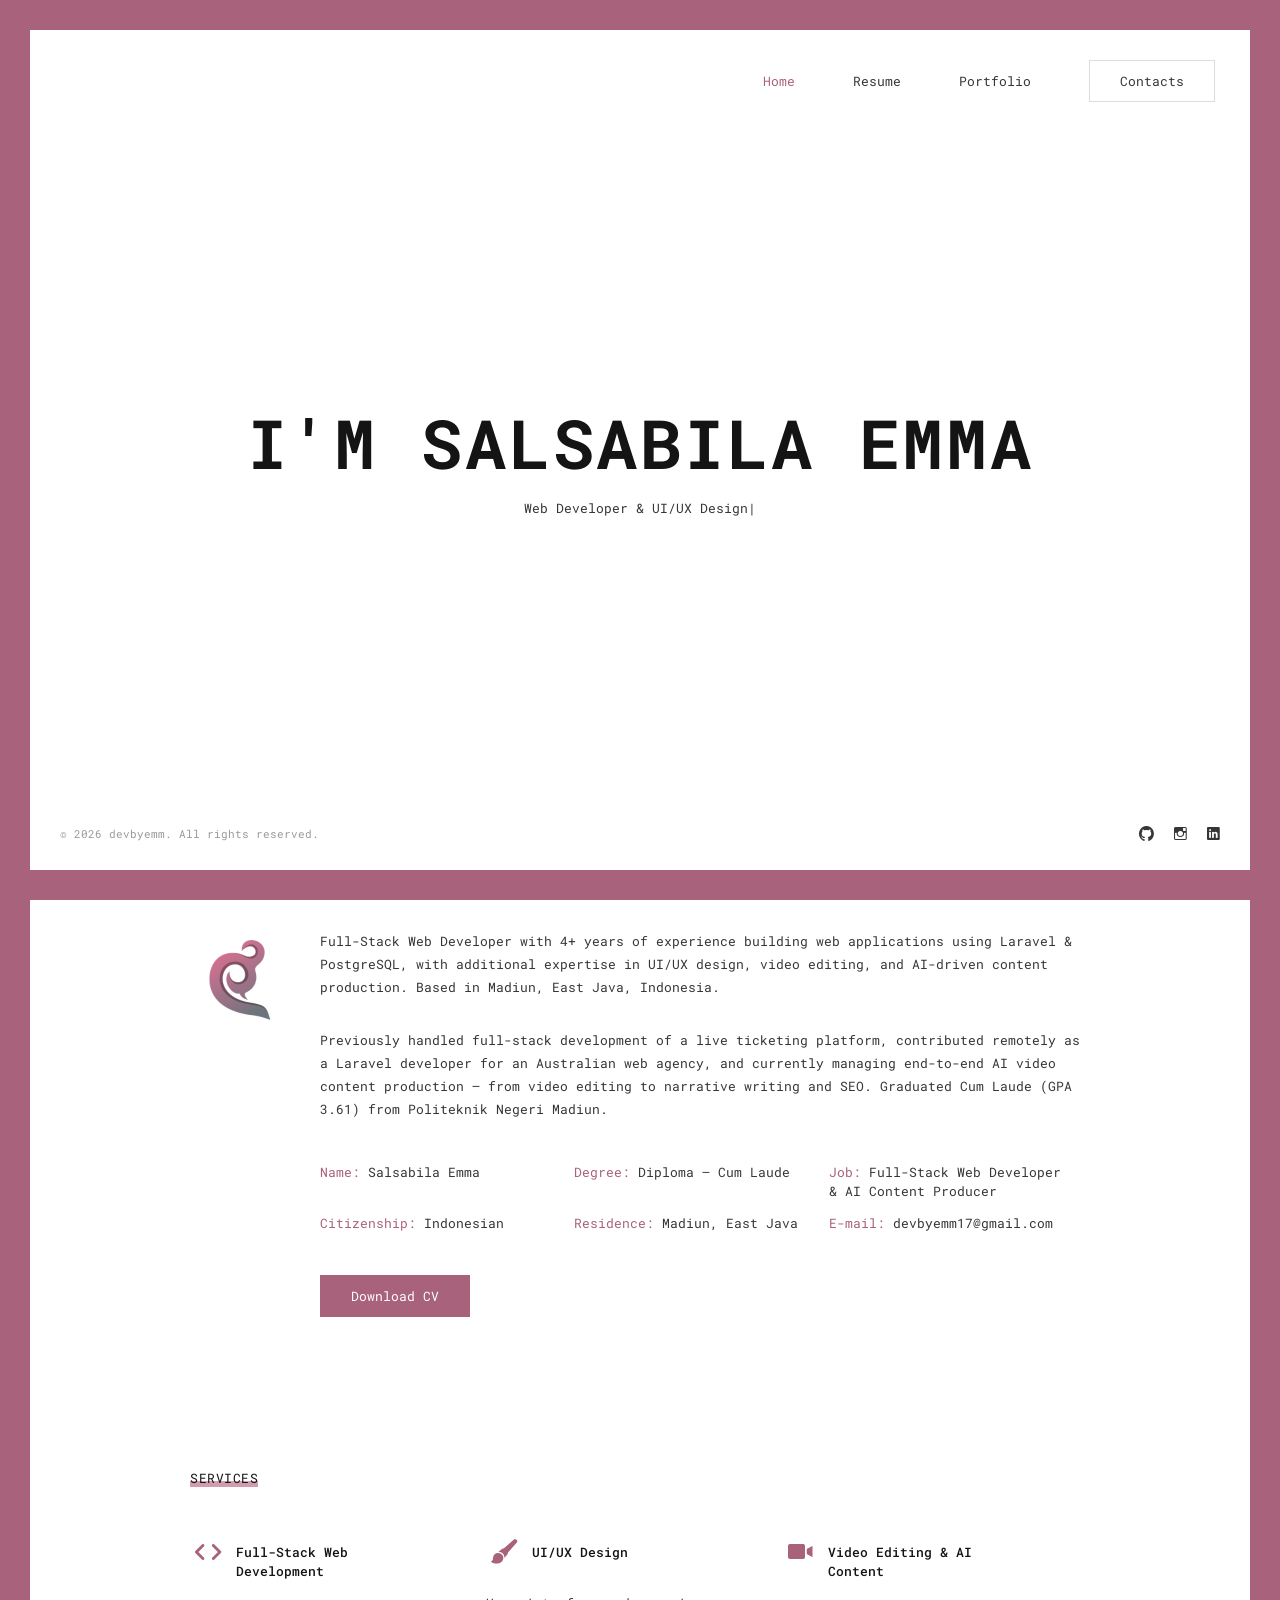
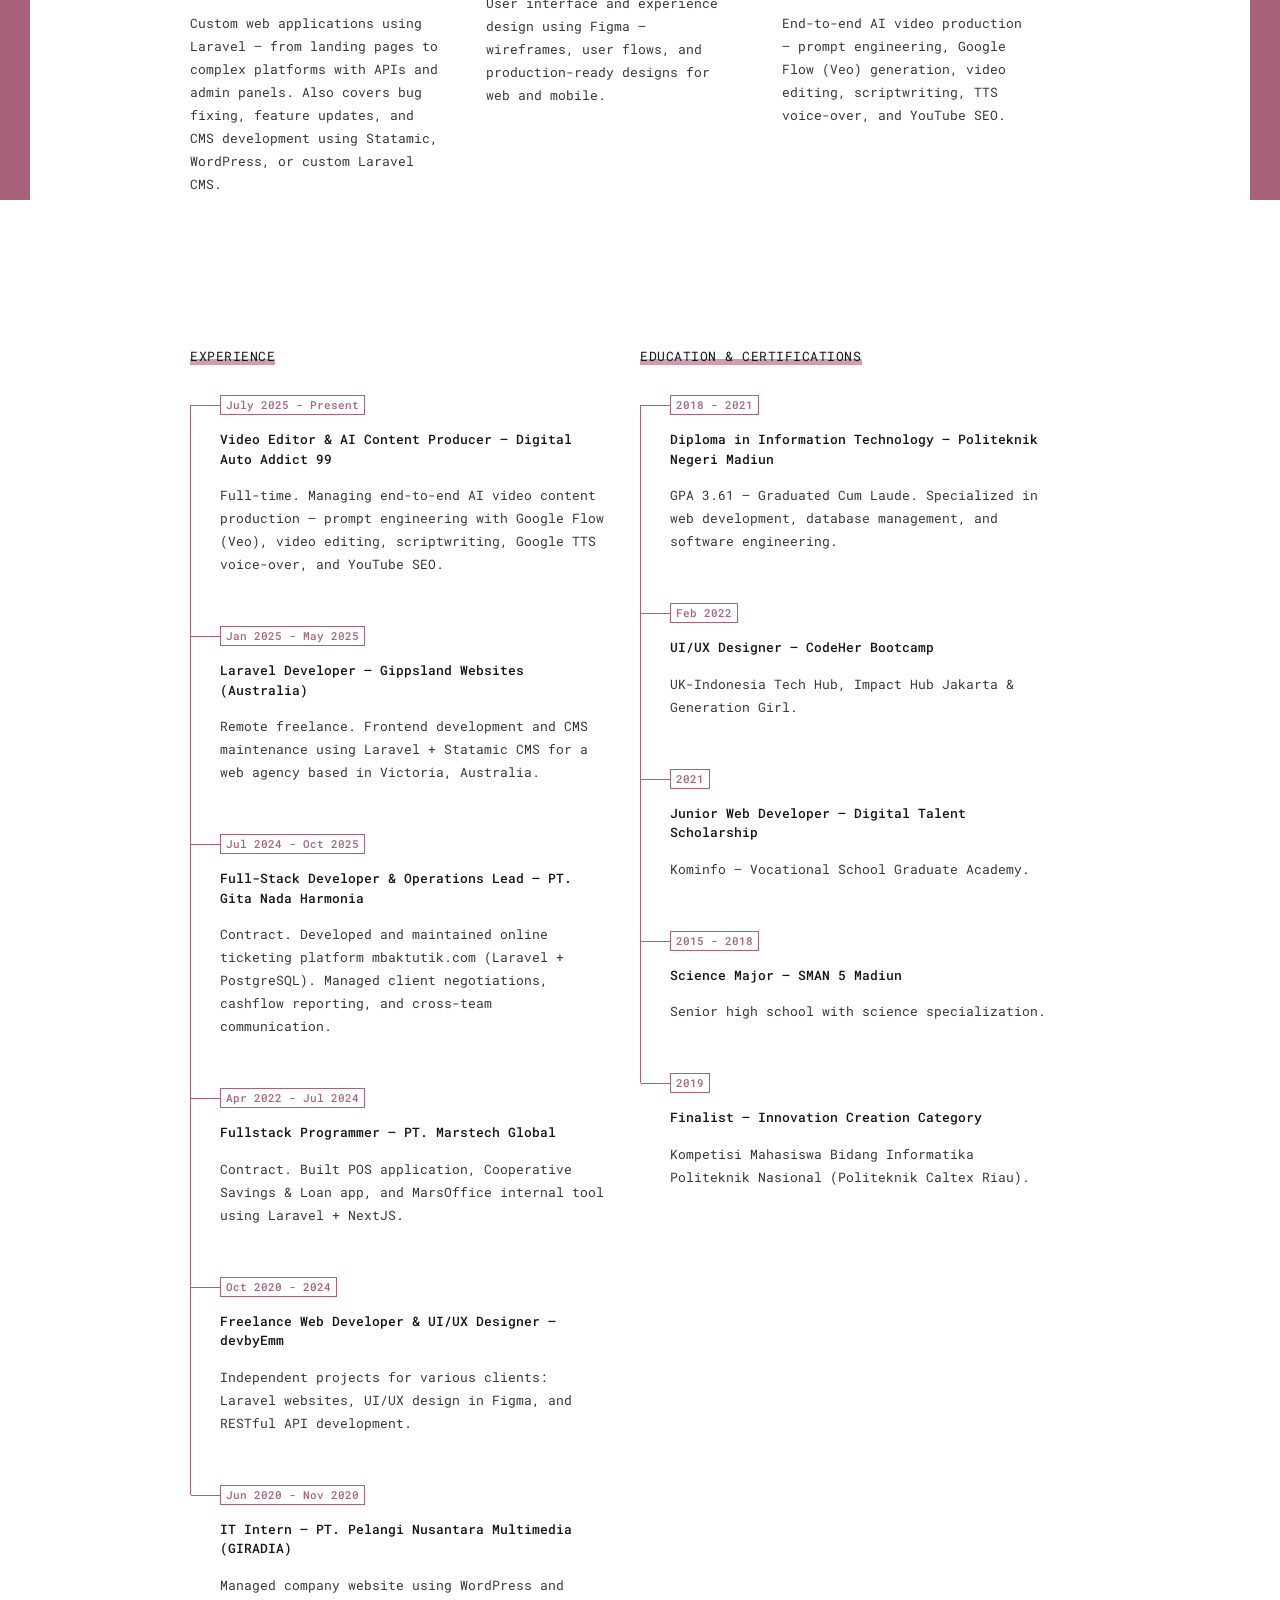
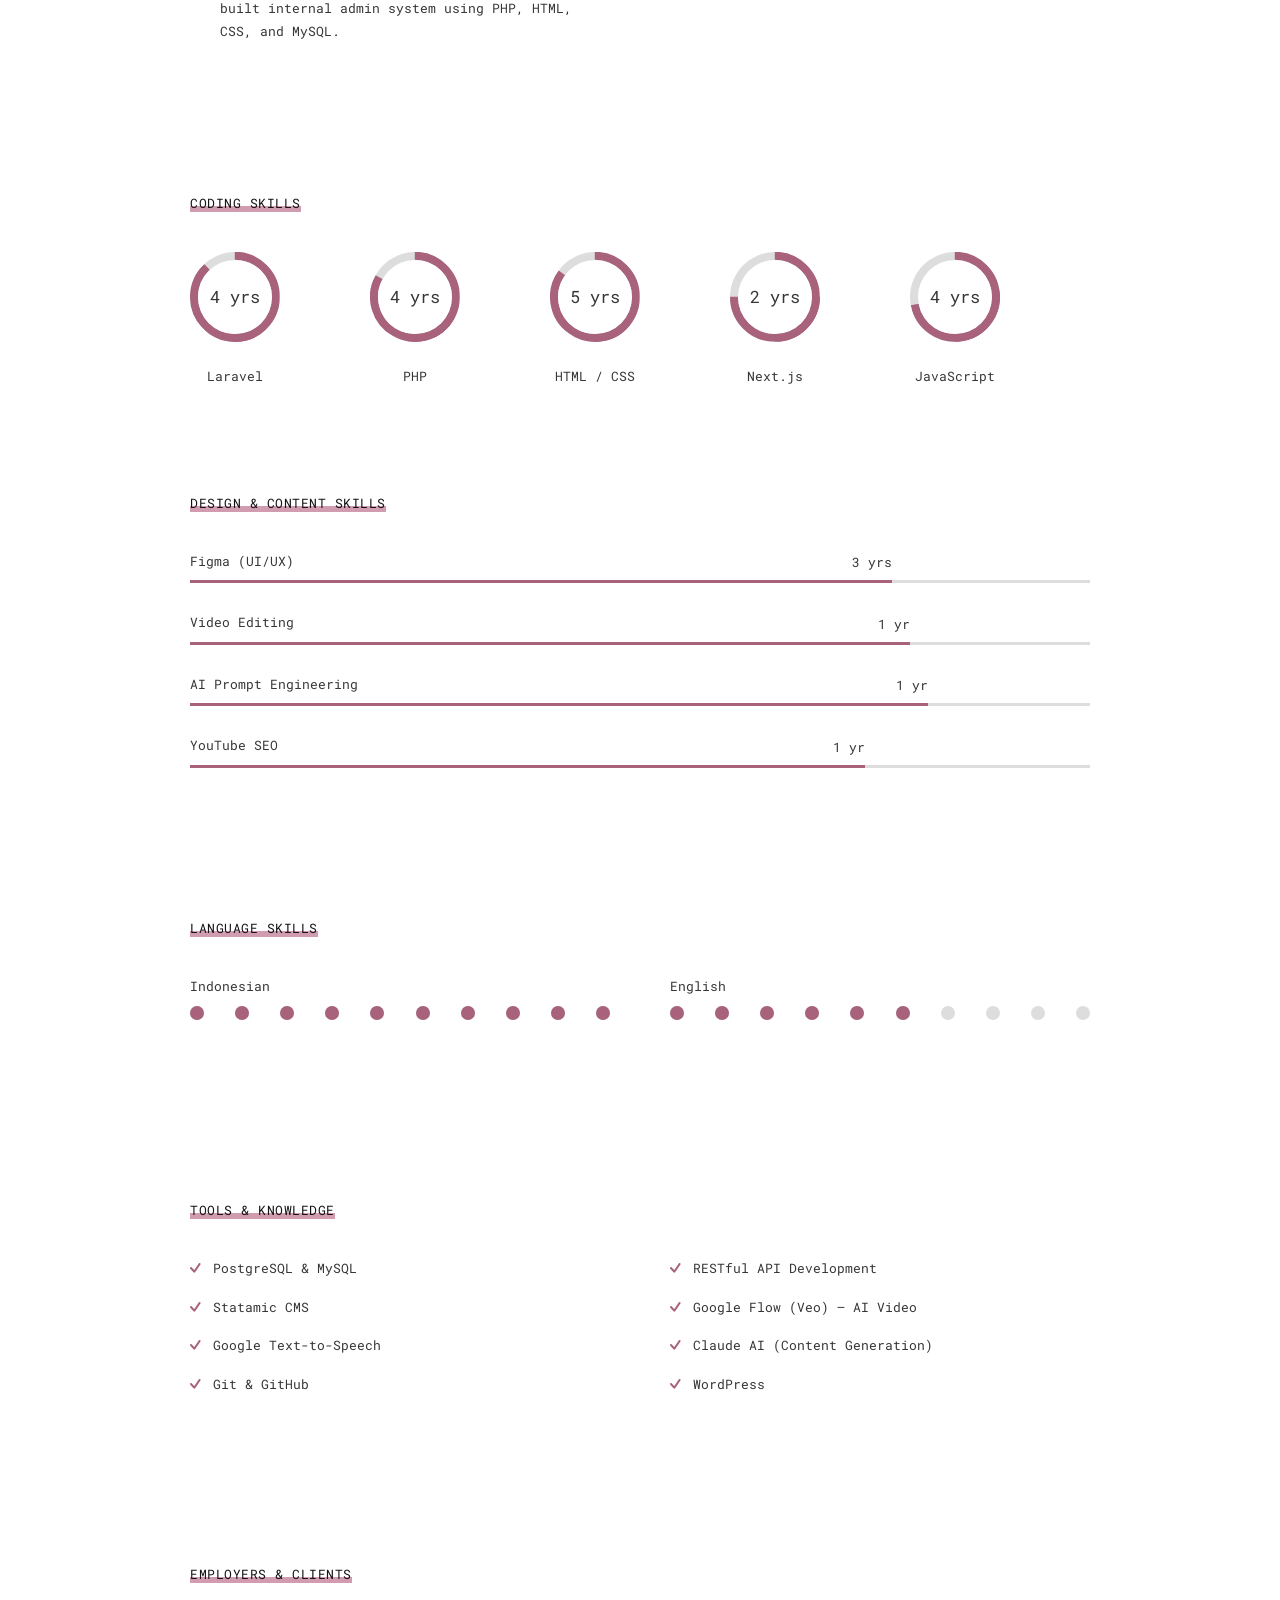
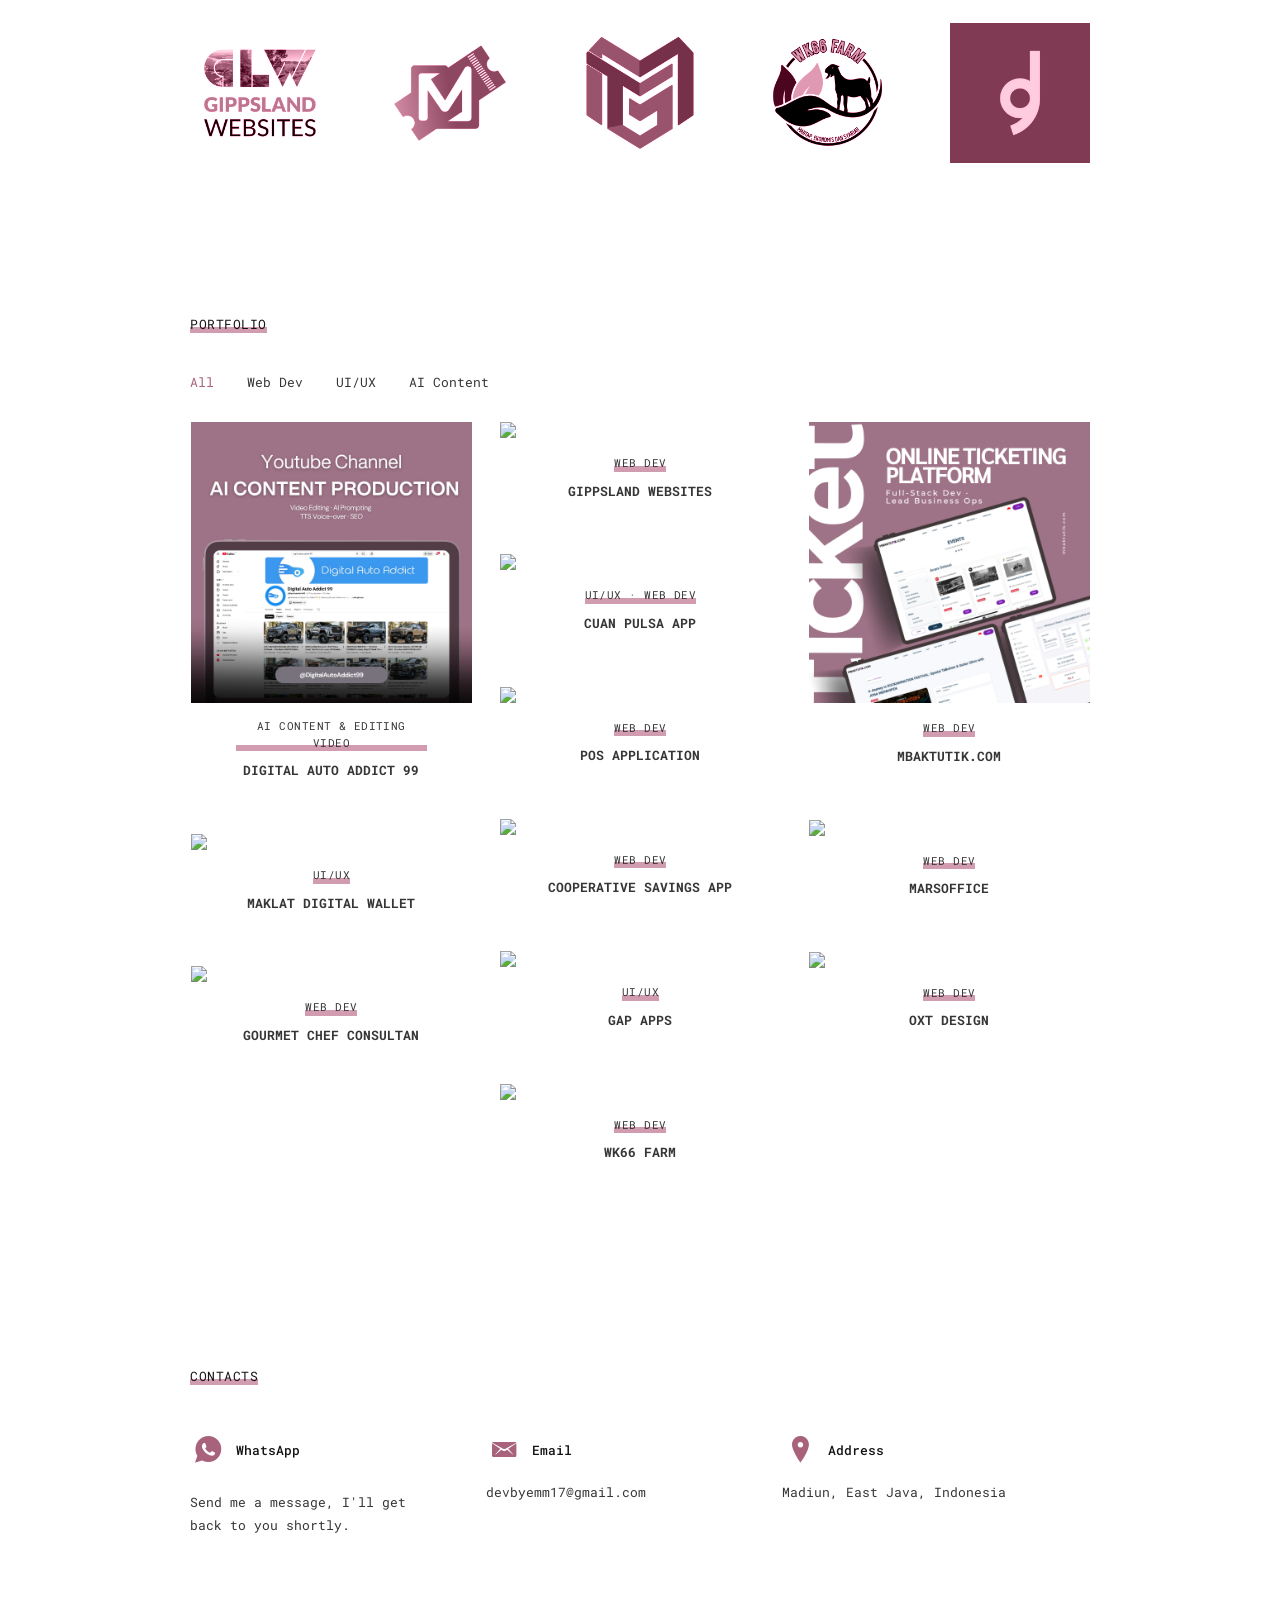
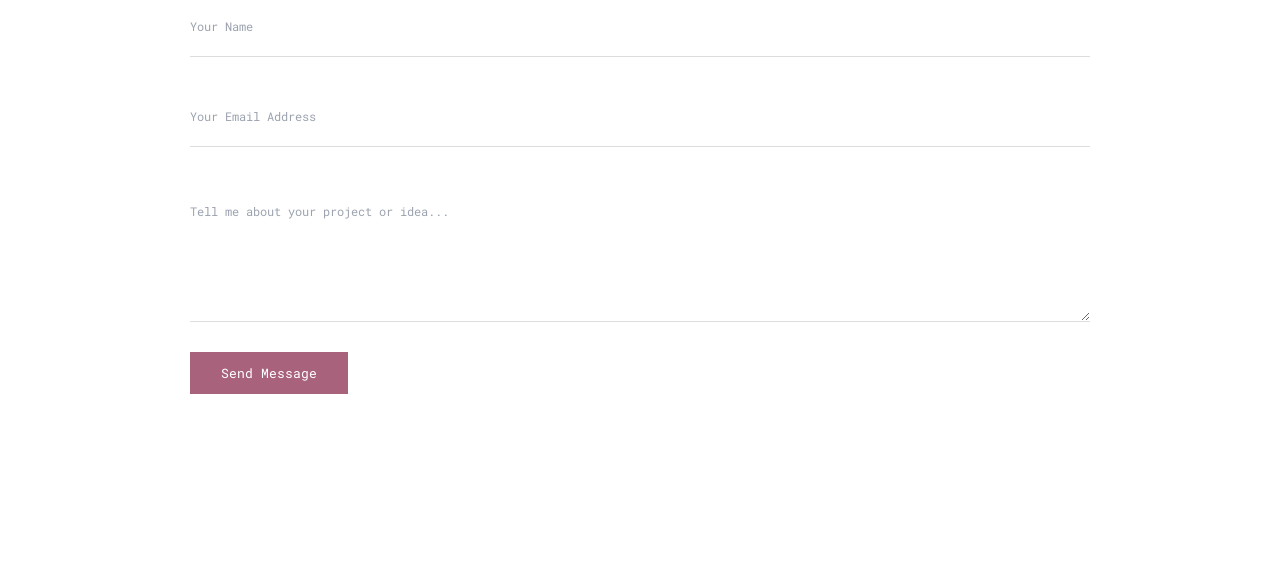
==== commit 45db6bba: "portfolio" ====
--- a/index.html
+++ b/index.html
@@ -576,11 +576,11 @@
 				</div>
 			</div>
 
-			<!-- Works -->
-			<div class="section works relative z-[97] px-[80px] pt-0 pb-[150px] opacity-100 visible" id="section-portfolio">
+			<!-- Recent Works-->
+			 <div class="section works relative z-[97] px-[80px] pt-0 pb-[150px] opacity-100 visible" id="section-portfolio">
 				<div class="content relative">
 					<div class="title relative mb-[40px]">
-						<div class="title_inner inline-block align-middle text-center relative leading-[18px] text-[13px] text-[#141414] uppercase tracking-[0.04em]">Recent Works</div>
+						<div class="title_inner inline-block align-middle text-center relative leading-[18px] text-[13px] text-[#141414] uppercase tracking-[0.04em]">Portfolio</div>
 					</div>
 					<div class="filter-menu">
 						<div class="filters mb-[30px]">
@@ -590,6 +590,334 @@
 								</label>
 							</div>
 							<div class="btn-group inline-block align-top">
+								<label data-text="Web Dev" class="inline-block align-top mr-[25px] text-[13px] text-[#363636] cursor-pointer relative pb-0">
+									<input class="!hidden" type="radio" name="fl_radio" value=".f-webdev" />Web Dev
+								</label>
+							</div>
+							<div class="btn-group inline-block align-top">
+								<label data-text="UI/UX" class="inline-block align-top mr-[25px] text-[13px] text-[#363636] cursor-pointer relative pb-0">
+									<input class="!hidden" type="radio" name="fl_radio" value=".f-uiux" />UI/UX
+								</label>
+							</div>
+							<div class="btn-group inline-block align-top">
+								<label data-text="AI Content" class="inline-block align-top mr-[25px] text-[13px] text-[#363636] cursor-pointer relative pb-0">
+									<input class="!hidden" type="radio" name="fl_radio" value=".f-ai" />AI Content
+								</label>
+							</div>
+						</div>
+					</div>
+
+					<div class="box-items portfolio-items relative overflow-hidden ml-[-3%]">
+
+						<!-- 1. Digital Auto Addict 99 — VIDEO -->
+						<div class="box-item f-ai w-[30.333333%] mt-0 mr-0 mb-[3%] ml-[3%] relative overflow-hidden text-center">
+							<div class="image relative">
+								<a href="https://www.youtube.com/watch?v=2k8SWp4HwDc" class="has-popup-video block text-[0]">
+									<img class="w-full h-auto relative top-0" src="assets/images/works/DAA/daa.png" alt="Digital Auto Addict 99" />
+									<span class="info text-center w-full h-full block absolute left-0 top-0 opacity-0 p-[18px]">
+										<span class="centrize w-full max-w-full bg-extra-color">
+											<span class="vertical-center">
+												<span class="ion ion-videocamera text-white text-[28px] inline-block"></span>
+											</span>
+										</span>
+									</span>
+								</a>
+							</div>
+							<div class="desc relative pt-[15px] pb-[5px] px-[45px]">
+								<div class="category mt-0 mx-0 mb-[10px] inline-block text-[11px] text-[#363636] uppercase tracking-[0.04em]">AI Content & Editing Video</div>
+								<a href="https://www.youtube.com/watch?v=2k8SWp4HwDc" class="name has-popup-video h-[40px] block text-[#363636] text-[13px] font-bold uppercase">Digital Auto Addict 99</a>
+							</div>
+						</div>
+
+						<!-- 2. Gippsland Websites — LINK -->
+						<div class="box-item f-webdev w-[30.333333%] mt-0 mr-0 mb-[3%] ml-[3%] relative overflow-hidden text-center">
+							<div class="image relative">
+								<a href="https://gippslandwebdesign.com.au" class="has-popup-link block text-[0]">
+									<img class="w-full h-auto relative top-0" src="assets/images/works/gippsland.jpg" alt="Gippsland Websites" />
+									<span class="info text-center w-full h-full block absolute left-0 top-0 opacity-0 p-[18px]">
+										<span class="centrize w-full max-w-full bg-extra-color">
+											<span class="vertical-center">
+												<span class="ion ion-link text-white text-[28px] inline-block"></span>
+											</span>
+										</span>
+									</span>
+								</a>
+							</div>
+							<div class="desc relative pt-[15px] pb-[5px] px-[45px]">
+								<div class="category mt-0 mx-0 mb-[10px] inline-block text-[11px] text-[#363636] uppercase tracking-[0.04em]">Web Dev</div>
+								<a href="https://gippslandwebdesign.com.au" class="name has-popup-link h-[40px] block text-[#363636] text-[13px] font-bold uppercase">Gippsland Websites</a>
+							</div>
+						</div>
+
+						<!-- 3. mbaktutik.com — GALLERY screenshot -->
+						<div class="box-item f-webdev w-[30.333333%] mt-0 mr-0 mb-[3%] ml-[3%] relative overflow-hidden text-center">
+							<div class="image relative">
+								<a href="#gallery-mbaktutik" class="has-popup-gallery block text-[0]">
+									<img class="w-full h-auto relative top-0" src="assets/images/works/mbakttik/mbaktutik.png" alt="mbaktutik.com" />
+									<span class="info text-center w-full h-full block absolute left-0 top-0 opacity-0 p-[18px]">
+										<span class="centrize w-full max-w-full bg-extra-color">
+											<span class="vertical-center">
+												<span class="ion ion-images text-white text-[28px] inline-block"></span>
+											</span>
+										</span>
+									</span>
+								</a>
+								<div id="gallery-mbaktutik" class="mfp-hide">
+									<a class="block text-[0]" href="assets/images/works/mbaktutik-1.jpg"></a>
+									<a class="block text-[0]" href="assets/images/works/mbaktutik-2.jpg"></a>
+									<a class="block text-[0]" href="assets/images/works/mbaktutik-3.jpg"></a>
+									<a class="block text-[0]" href="assets/images/works/mbaktutik-4.jpg"></a>
+									<a class="block text-[0]" href="assets/images/works/mbaktutik-5.jpg"></a>
+								</div>
+							</div>
+							<div class="desc relative pt-[15px] pb-[5px] px-[45px]">
+								<div class="category mt-0 mx-0 mb-[10px] inline-block text-[11px] text-[#363636] uppercase tracking-[0.04em]">Web Dev</div>
+								<a href="#gallery-mbaktutik" class="name has-popup-gallery h-[40px] block text-[#363636] text-[13px] font-bold uppercase">mbaktutik.com</a>
+							</div>
+						</div>
+
+						<!-- 4. Cuan Pulsa — GALLERY screenshot + UI/UX -->
+						<div class="box-item f-webdev f-uiux w-[30.333333%] mt-0 mr-0 mb-[3%] ml-[3%] relative overflow-hidden text-center">
+							<div class="image relative">
+								<a href="#gallery-cuanpulsa" class="has-popup-gallery block text-[0]">
+									<img class="w-full h-auto relative top-0" src="assets/images/works/cuan-pulsa.jpg" alt="Cuan Pulsa" />
+									<span class="info text-center w-full h-full block absolute left-0 top-0 opacity-0 p-[18px]">
+										<span class="centrize w-full max-w-full bg-extra-color">
+											<span class="vertical-center">
+												<span class="ion ion-images text-white text-[28px] inline-block"></span>
+											</span>
+										</span>
+									</span>
+								</a>
+								<div id="gallery-cuanpulsa" class="mfp-hide">
+									<a class="block text-[0]" href="assets/images/works/cuan-pulsa-1.jpg"></a>
+									<a class="block text-[0]" href="assets/images/works/cuan-pulsa-2.jpg"></a>
+									<a class="block text-[0]" href="assets/images/works/cuan-pulsa-3.jpg"></a>
+								</div>
+							</div>
+							<div class="desc relative pt-[15px] pb-[5px] px-[45px]">
+								<div class="category mt-0 mx-0 mb-[10px] inline-block text-[11px] text-[#363636] uppercase tracking-[0.04em]">UI/UX · Web Dev</div>
+								<a href="#gallery-cuanpulsa" class="name has-popup-gallery h-[40px] block text-[#363636] text-[13px] font-bold uppercase">Cuan Pulsa App</a>
+							</div>
+						</div>
+
+						<!-- 5. POS App Marstech — GALLERY screenshot -->
+						<div class="box-item f-webdev w-[30.333333%] mt-0 mr-0 mb-[3%] ml-[3%] relative overflow-hidden text-center">
+							<div class="image relative">
+								<a href="#gallery-pos" class="has-popup-gallery block text-[0]">
+									<img class="w-full h-auto relative top-0" src="assets/images/works/pos-app.jpg" alt="POS Application" />
+									<span class="info text-center w-full h-full block absolute left-0 top-0 opacity-0 p-[18px]">
+										<span class="centrize w-full max-w-full bg-extra-color">
+											<span class="vertical-center">
+												<span class="ion ion-images text-white text-[28px] inline-block"></span>
+											</span>
+										</span>
+									</span>
+								</a>
+								<div id="gallery-pos" class="mfp-hide">
+									<a class="block text-[0]" href="assets/images/works/pos-1.jpg"></a>
+									<a class="block text-[0]" href="assets/images/works/pos-2.jpg"></a>
+									<a class="block text-[0]" href="assets/images/works/pos-3.jpg"></a>
+								</div>
+							</div>
+							<div class="desc relative pt-[15px] pb-[5px] px-[45px]">
+								<div class="category mt-0 mx-0 mb-[10px] inline-block text-[11px] text-[#363636] uppercase tracking-[0.04em]">Web Dev</div>
+								<a href="#gallery-pos" class="name has-popup-gallery h-[40px] block text-[#363636] text-[13px] font-bold uppercase">POS Application</a>
+							</div>
+						</div>
+
+						<!-- 6. Koperasi App Marstech — GALLERY screenshot -->
+						<div class="box-item f-webdev w-[30.333333%] mt-0 mr-0 mb-[3%] ml-[3%] relative overflow-hidden text-center">
+							<div class="image relative">
+								<a href="#gallery-koperasi" class="has-popup-gallery block text-[0]">
+									<img class="w-full h-auto relative top-0" src="assets/images/works/koperasi-app.jpg" alt="Cooperative Savings App" />
+									<span class="info text-center w-full h-full block absolute left-0 top-0 opacity-0 p-[18px]">
+										<span class="centrize w-full max-w-full bg-extra-color">
+											<span class="vertical-center">
+												<span class="ion ion-images text-white text-[28px] inline-block"></span>
+											</span>
+										</span>
+									</span>
+								</a>
+								<div id="gallery-koperasi" class="mfp-hide">
+									<a class="block text-[0]" href="assets/images/works/koperasi-1.jpg"></a>
+									<a class="block text-[0]" href="assets/images/works/koperasi-2.jpg"></a>
+									<a class="block text-[0]" href="assets/images/works/koperasi-3.jpg"></a>
+								</div>
+							</div>
+							<div class="desc relative pt-[15px] pb-[5px] px-[45px]">
+								<div class="category mt-0 mx-0 mb-[10px] inline-block text-[11px] text-[#363636] uppercase tracking-[0.04em]">Web Dev</div>
+								<a href="#gallery-koperasi" class="name has-popup-gallery h-[40px] block text-[#363636] text-[13px] font-bold uppercase">Cooperative Savings App</a>
+							</div>
+						</div>
+
+						<!-- 7. MarsOffice — GALLERY screenshot -->
+						<div class="box-item f-webdev w-[30.333333%] mt-0 mr-0 mb-[3%] ml-[3%] relative overflow-hidden text-center">
+							<div class="image relative">
+								<a href="#gallery-marsoffice" class="has-popup-gallery block text-[0]">
+									<img class="w-full h-auto relative top-0" src="assets/images/works/marsoffice.jpg" alt="MarsOffice" />
+									<span class="info text-center w-full h-full block absolute left-0 top-0 opacity-0 p-[18px]">
+										<span class="centrize w-full max-w-full bg-extra-color">
+											<span class="vertical-center">
+												<span class="ion ion-images text-white text-[28px] inline-block"></span>
+											</span>
+										</span>
+									</span>
+								</a>
+								<div id="gallery-marsoffice" class="mfp-hide">
+									<a class="block text-[0]" href="assets/images/works/marsoffice-1.jpg"></a>
+									<a class="block text-[0]" href="assets/images/works/marsoffice-2.jpg"></a>
+									<a class="block text-[0]" href="assets/images/works/marsoffice-3.jpg"></a>
+								</div>
+							</div>
+							<div class="desc relative pt-[15px] pb-[5px] px-[45px]">
+								<div class="category mt-0 mx-0 mb-[10px] inline-block text-[11px] text-[#363636] uppercase tracking-[0.04em]">Web Dev</div>
+								<a href="#gallery-marsoffice" class="name has-popup-gallery h-[40px] block text-[#363636] text-[13px] font-bold uppercase">MarsOffice</a>
+							</div>
+						</div>
+
+						<!-- 8. MAKLAT e-wallet — UI/UX -->
+						<div class="box-item f-uiux w-[30.333333%] mt-0 mr-0 mb-[3%] ml-[3%] relative overflow-hidden text-center">
+							<div class="image relative">
+								<a href="#gallery-maklat" class="has-popup-gallery block text-[0]">
+									<img class="w-full h-auto relative top-0" src="assets/images/works/maklat.jpg" alt="MAKLAT Digital Wallet" />
+									<span class="info text-center w-full h-full block absolute left-0 top-0 opacity-0 p-[18px]">
+										<span class="centrize w-full max-w-full bg-extra-color">
+											<span class="vertical-center">
+												<span class="ion ion-images text-white text-[28px] inline-block"></span>
+											</span>
+										</span>
+									</span>
+								</a>
+								<div id="gallery-maklat" class="mfp-hide">
+									<a class="block text-[0]" href="assets/images/works/maklat-1.jpg"></a>
+									<a class="block text-[0]" href="assets/images/works/maklat-2.jpg"></a>
+									<a class="block text-[0]" href="assets/images/works/maklat-3.jpg"></a>
+								</div>
+							</div>
+							<div class="desc relative pt-[15px] pb-[5px] px-[45px]">
+								<div class="category mt-0 mx-0 mb-[10px] inline-block text-[11px] text-[#363636] uppercase tracking-[0.04em]">UI/UX</div>
+								<a href="#gallery-maklat" class="name has-popup-gallery h-[40px] block text-[#363636] text-[13px] font-bold uppercase">MAKLAT Digital Wallet</a>
+							</div>
+						</div>
+
+						<!-- 9. GAP APPS — UI/UX -->
+						<div class="box-item f-uiux w-[30.333333%] mt-0 mr-0 mb-[3%] ml-[3%] relative overflow-hidden text-center">
+							<div class="image relative">
+								<a href="#gallery-gap" class="has-popup-gallery block text-[0]">
+									<img class="w-full h-auto relative top-0" src="assets/images/works/gap-apps.jpg" alt="GAP APPS" />
+									<span class="info text-center w-full h-full block absolute left-0 top-0 opacity-0 p-[18px]">
+										<span class="centrize w-full max-w-full bg-extra-color">
+											<span class="vertical-center">
+												<span class="ion ion-images text-white text-[28px] inline-block"></span>
+											</span>
+										</span>
+									</span>
+								</a>
+								<div id="gallery-gap" class="mfp-hide">
+									<a class="block text-[0]" href="assets/images/works/gap-1.jpg"></a>
+									<a class="block text-[0]" href="assets/images/works/gap-2.jpg"></a>
+									<a class="block text-[0]" href="assets/images/works/gap-3.jpg"></a>
+								</div>
+							</div>
+							<div class="desc relative pt-[15px] pb-[5px] px-[45px]">
+								<div class="category mt-0 mx-0 mb-[10px] inline-block text-[11px] text-[#363636] uppercase tracking-[0.04em]">UI/UX</div>
+								<a href="#gallery-gap" class="name has-popup-gallery h-[40px] block text-[#363636] text-[13px] font-bold uppercase">GAP APPS</a>
+							</div>
+						</div>
+
+						<!-- 10. OXT Design — GALLERY screenshot -->
+						<div class="box-item f-webdev w-[30.333333%] mt-0 mr-0 mb-[3%] ml-[3%] relative overflow-hidden text-center">
+							<div class="image relative">
+								<a href="#gallery-oxt" class="has-popup-gallery block text-[0]">
+									<img class="w-full h-auto relative top-0" src="assets/images/works/oxt-design.jpg" alt="OXT Design" />
+									<span class="info text-center w-full h-full block absolute left-0 top-0 opacity-0 p-[18px]">
+										<span class="centrize w-full max-w-full bg-extra-color">
+											<span class="vertical-center">
+												<span class="ion ion-images text-white text-[28px] inline-block"></span>
+											</span>
+										</span>
+									</span>
+								</a>
+								<div id="gallery-oxt" class="mfp-hide">
+									<a class="block text-[0]" href="assets/images/works/oxt-1.jpg"></a>
+									<a class="block text-[0]" href="assets/images/works/oxt-2.jpg"></a>
+									<a class="block text-[0]" href="assets/images/works/oxt-3.jpg"></a>
+								</div>
+							</div>
+							<div class="desc relative pt-[15px] pb-[5px] px-[45px]">
+								<div class="category mt-0 mx-0 mb-[10px] inline-block text-[11px] text-[#363636] uppercase tracking-[0.04em]">Web Dev</div>
+								<a href="#gallery-oxt" class="name has-popup-gallery h-[40px] block text-[#363636] text-[13px] font-bold uppercase">OXT Design</a>
+							</div>
+						</div>
+
+						<!-- 11. Gourmet Chef — GALLERY screenshot -->
+						<div class="box-item f-webdev w-[30.333333%] mt-0 mr-0 mb-[3%] ml-[3%] relative overflow-hidden text-center">
+							<div class="image relative">
+								<a href="#gallery-gourmet" class="has-popup-gallery block text-[0]">
+									<img class="w-full h-auto relative top-0" src="assets/images/works/gourmet-chef.jpg" alt="Gourmet Chef Consultan" />
+									<span class="info text-center w-full h-full block absolute left-0 top-0 opacity-0 p-[18px]">
+										<span class="centrize w-full max-w-full bg-extra-color">
+											<span class="vertical-center">
+												<span class="ion ion-images text-white text-[28px] inline-block"></span>
+											</span>
+										</span>
+									</span>
+								</a>
+								<div id="gallery-gourmet" class="mfp-hide">
+									<a class="block text-[0]" href="assets/images/works/gourmet-1.jpg"></a>
+									<a class="block text-[0]" href="assets/images/works/gourmet-2.jpg"></a>
+								</div>
+							</div>
+							<div class="desc relative pt-[15px] pb-[5px] px-[45px]">
+								<div class="category mt-0 mx-0 mb-[10px] inline-block text-[11px] text-[#363636] uppercase tracking-[0.04em]">Web Dev</div>
+								<a href="#gallery-gourmet" class="name has-popup-gallery h-[40px] block text-[#363636] text-[13px] font-bold uppercase">Gourmet Chef Consultan</a>
+							</div>
+						</div>
+
+						<!-- 12. WK66 Farm — GALLERY screenshot -->
+						<div class="box-item f-webdev w-[30.333333%] mt-0 mr-0 mb-[3%] ml-[3%] relative overflow-hidden text-center">
+							<div class="image relative">
+								<a href="#gallery-wk66" class="has-popup-gallery block text-[0]">
+									<img class="w-full h-auto relative top-0" src="assets/images/works/wk66.jpg" alt="WK66 Farm" />
+									<span class="info text-center w-full h-full block absolute left-0 top-0 opacity-0 p-[18px]">
+										<span class="centrize w-full max-w-full bg-extra-color">
+											<span class="vertical-center">
+												<span class="ion ion-images text-white text-[28px] inline-block"></span>
+											</span>
+										</span>
+									</span>
+								</a>
+								<div id="gallery-wk66" class="mfp-hide">
+									<a class="block text-[0]" href="assets/images/works/wk66-1.jpg"></a>
+									<a class="block text-[0]" href="assets/images/works/wk66-2.jpg"></a>
+								</div>
+							</div>
+							<div class="desc relative pt-[15px] pb-[5px] px-[45px]">
+								<div class="category mt-0 mx-0 mb-[10px] inline-block text-[11px] text-[#363636] uppercase tracking-[0.04em]">Web Dev</div>
+								<a href="#gallery-wk66" class="name has-popup-gallery h-[40px] block text-[#363636] text-[13px] font-bold uppercase">WK66 Farm</a>
+							</div>
+						</div>
+
+					</div>
+					<div class="clear"></div>
+				</div>
+			</div>
+
+			<!-- Works -->
+			<!-- <div class="section works relative z-[97] px-[80px] pt-0 pb-[150px] opacity-100 visible" id="section-portfolio">
+				<div class="content relative">
+					<div class="title relative mb-[40px]">
+						<div class="title_inner inline-block align-middle text-center relative leading-[18px] text-[13px] text-[#141414] uppercase tracking-[0.04em]">Recent Works</div>
+					</div>
+					<div class="filter-menu">
+						<div class="filters mb-[30px]">
+							<div class="btn-group inline-block align-top">
+								<label data-text="All" class="glitch-effect inline-block align-top mr-[25px] text-[13px] text-[#363636] cursor-pointer relative pb-0">
+									<input class="!hidden" type="radio" name="fl_radio" value=".box-item" />All
+								</label>
+							</div>
+							<div class="btn-group inline-block align-top">
 								<label data-text="Video" class="inline-block align-top mr-[25px] text-[13px] text-[#363636] cursor-pointer relative pb-0">
 									<input class="!hidden" type="radio" name="fl_radio" value=".f-video" />Video
 								</label>
@@ -735,6 +1063,7 @@
 							</div>
 							<div class="desc relative pt-[15px] pb-[5px] px-[45px]">
 								<div class="category mt-0 mx-0 mb-[10px] inline-block text-[11px] text-[#363636] uppercase tracking-[0.04em]">Image</div>
+								<div class="date mt-0 mx-0 mb-[10px] inline-block py-0 px-[5px] h-[20px] leading-[18px] font-medium text-[11px] text-extra-color border-solid border-extra-color border">02 Feb 2023</div>
 								<a href="assets/images/works/work3.jpg" class="name has-popup-image h-[40px] block text-[#363636] text-[13px] font-bold uppercase">Mockup Cream</a>
 							</div>
 						</div>
@@ -743,10 +1072,10 @@
 
 					<div class="clear"></div>
 				</div>
-			</div>
+			</div> -->
 
 			<!-- Blog -->
-			<div class="section blog relative z-[97] px-[80px] pt-0 pb-[150px] opacity-100 visible" id="section-blog">
+			<!-- <div class="section blog relative z-[97] px-[80px] pt-0 pb-[150px] opacity-100 visible" id="section-blog">
 				<div class="content relative">
 					<div class="title relative mb-[40px]">
 						<div class="title_inner inline-block align-middle text-center relative leading-[18px] text-[13px] text-[#141414] uppercase tracking-[0.04em]">Latest Posts</div>
@@ -863,7 +1192,7 @@
 					</div>
 					<div class="clear"></div>
 				</div>
-			</div>
+			</div> -->
 
 			<!-- Contacts Info -->
 			<div class="section contacts relative z-[97] px-[80px] pt-0 pb-[150px] opacity-100 visible" id="section-contacts">
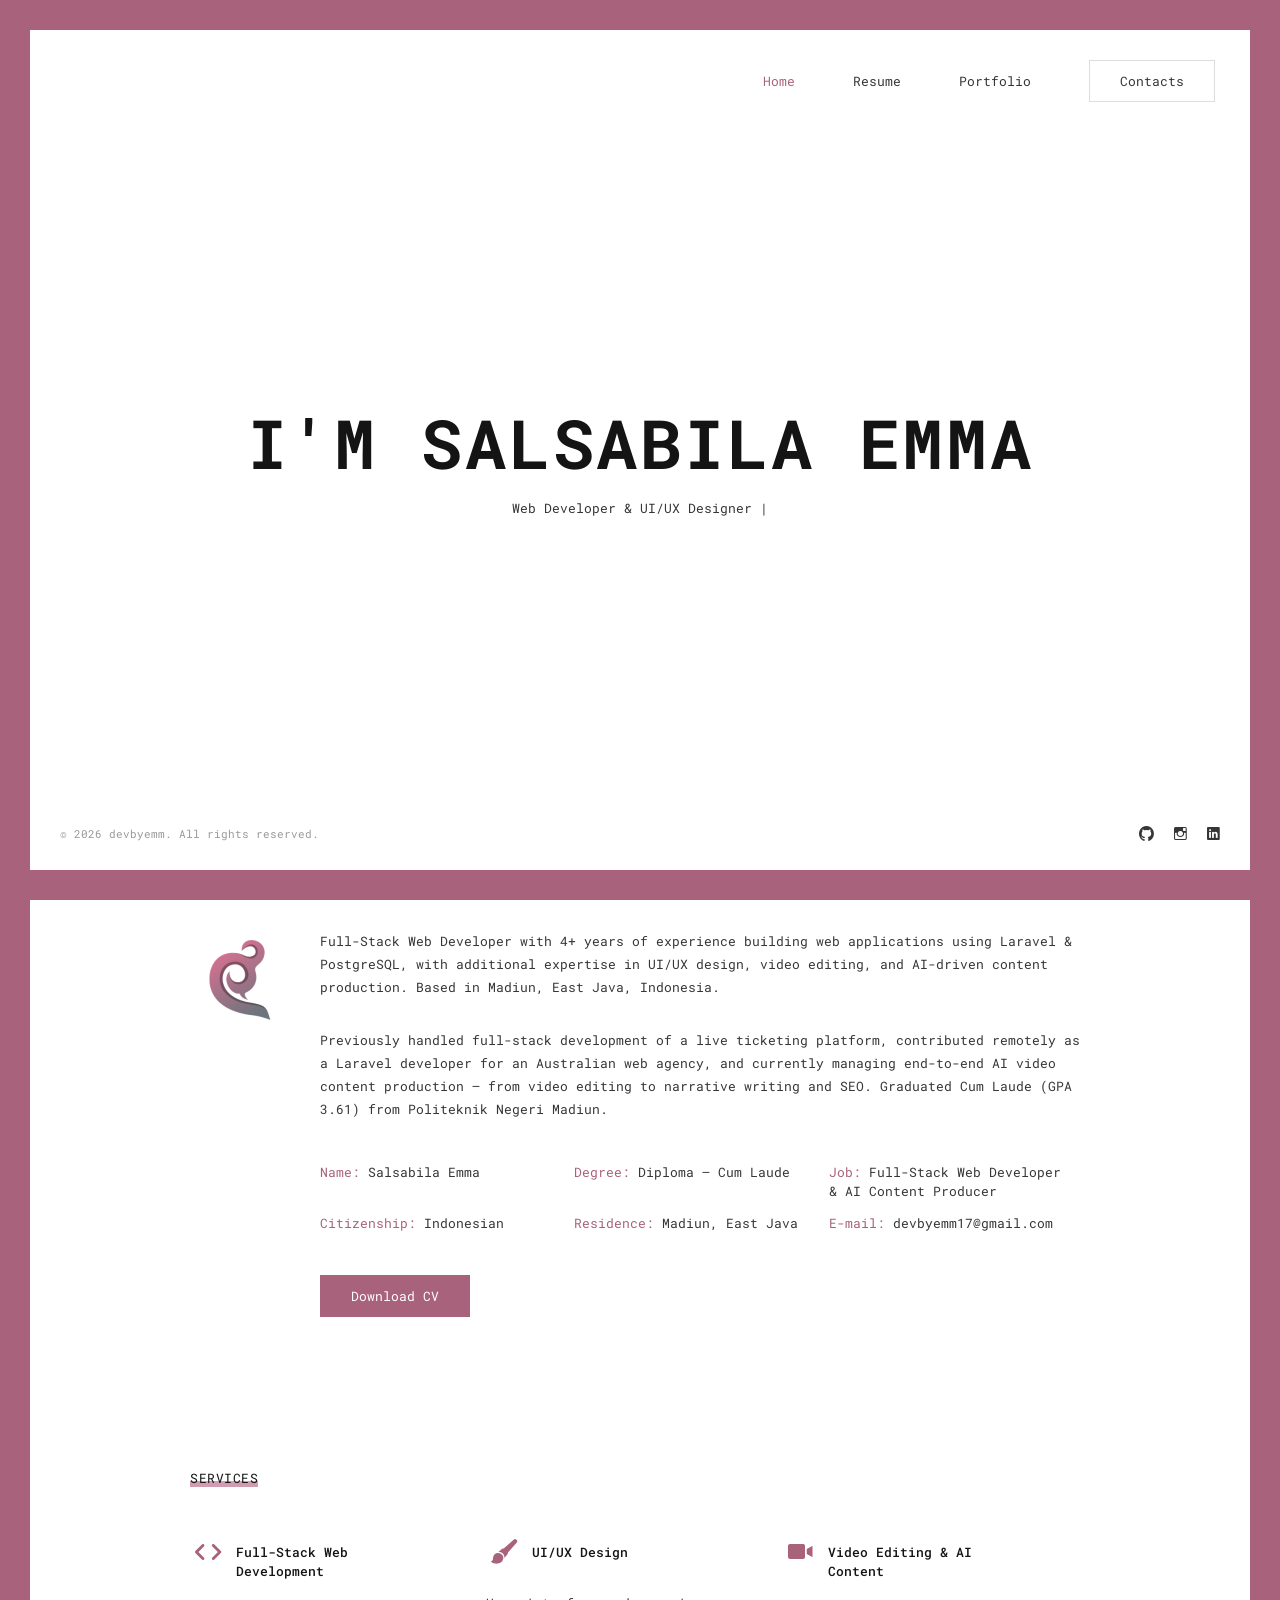
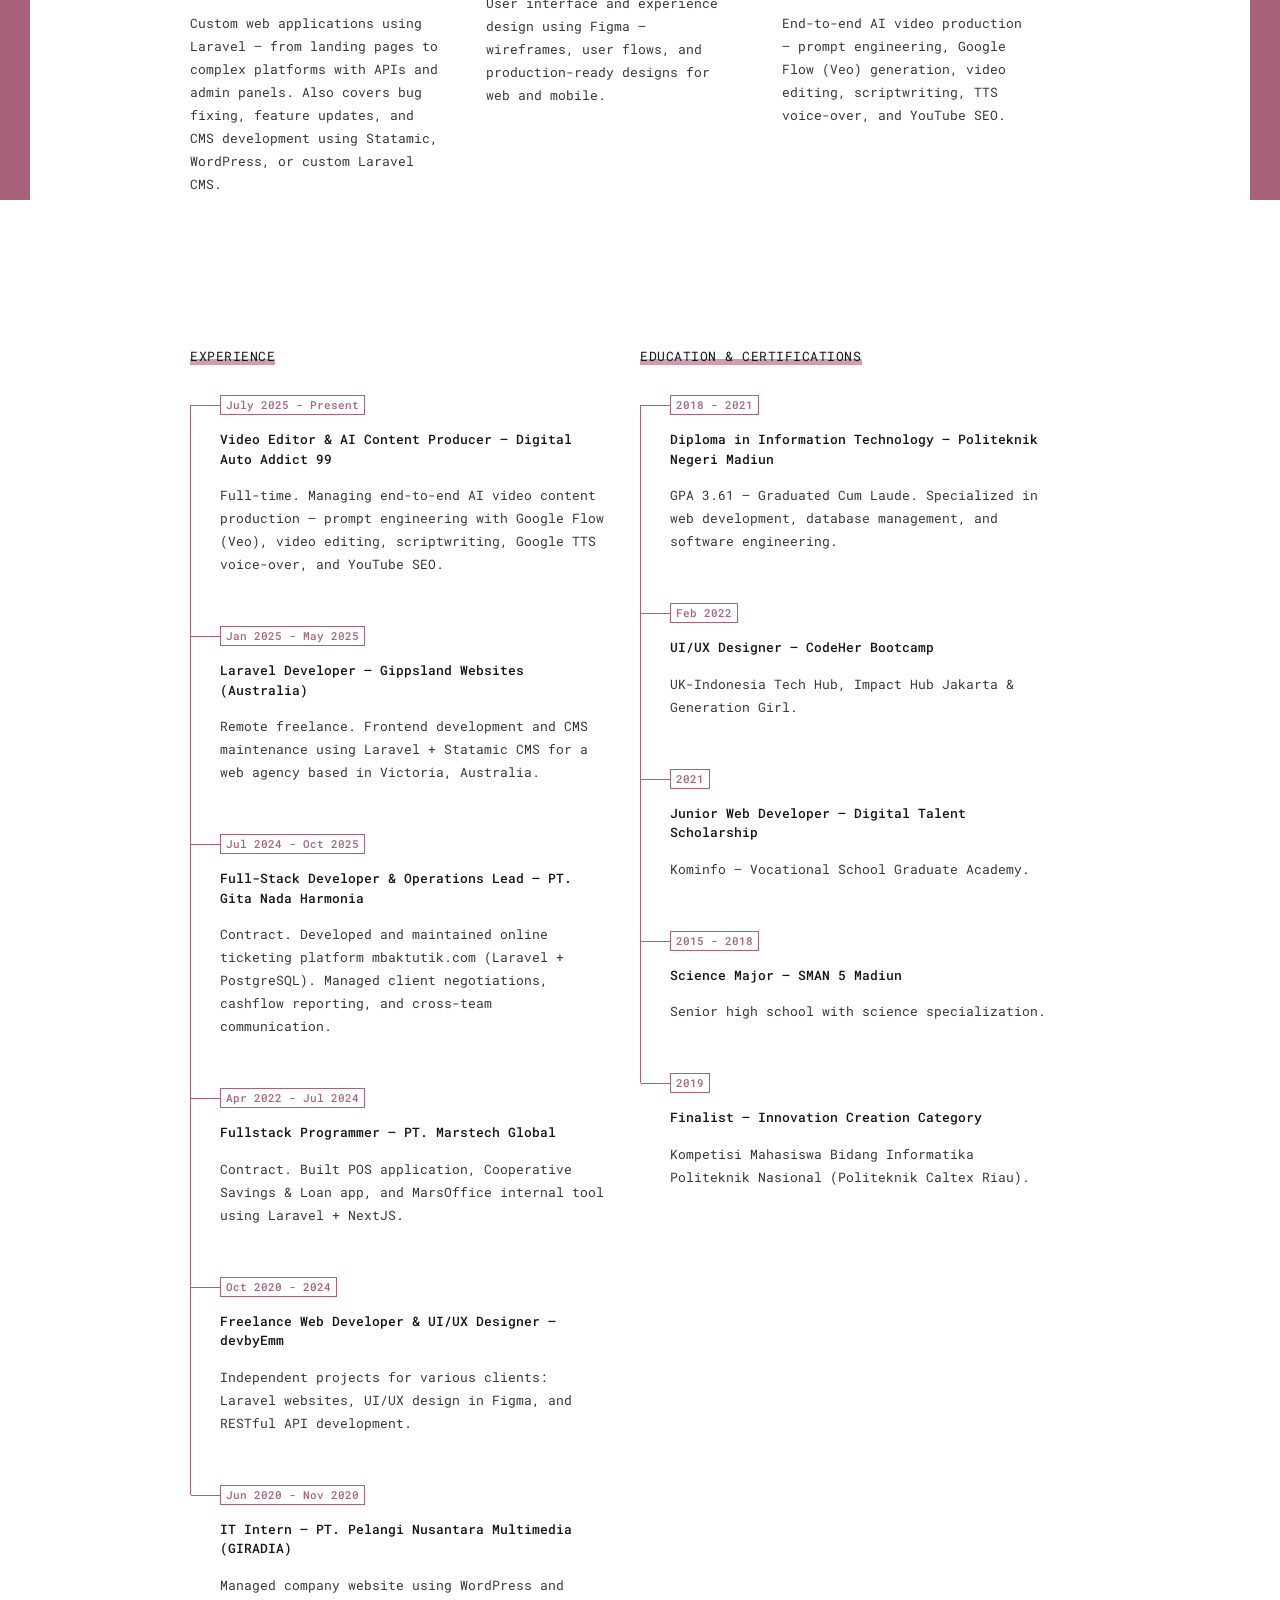
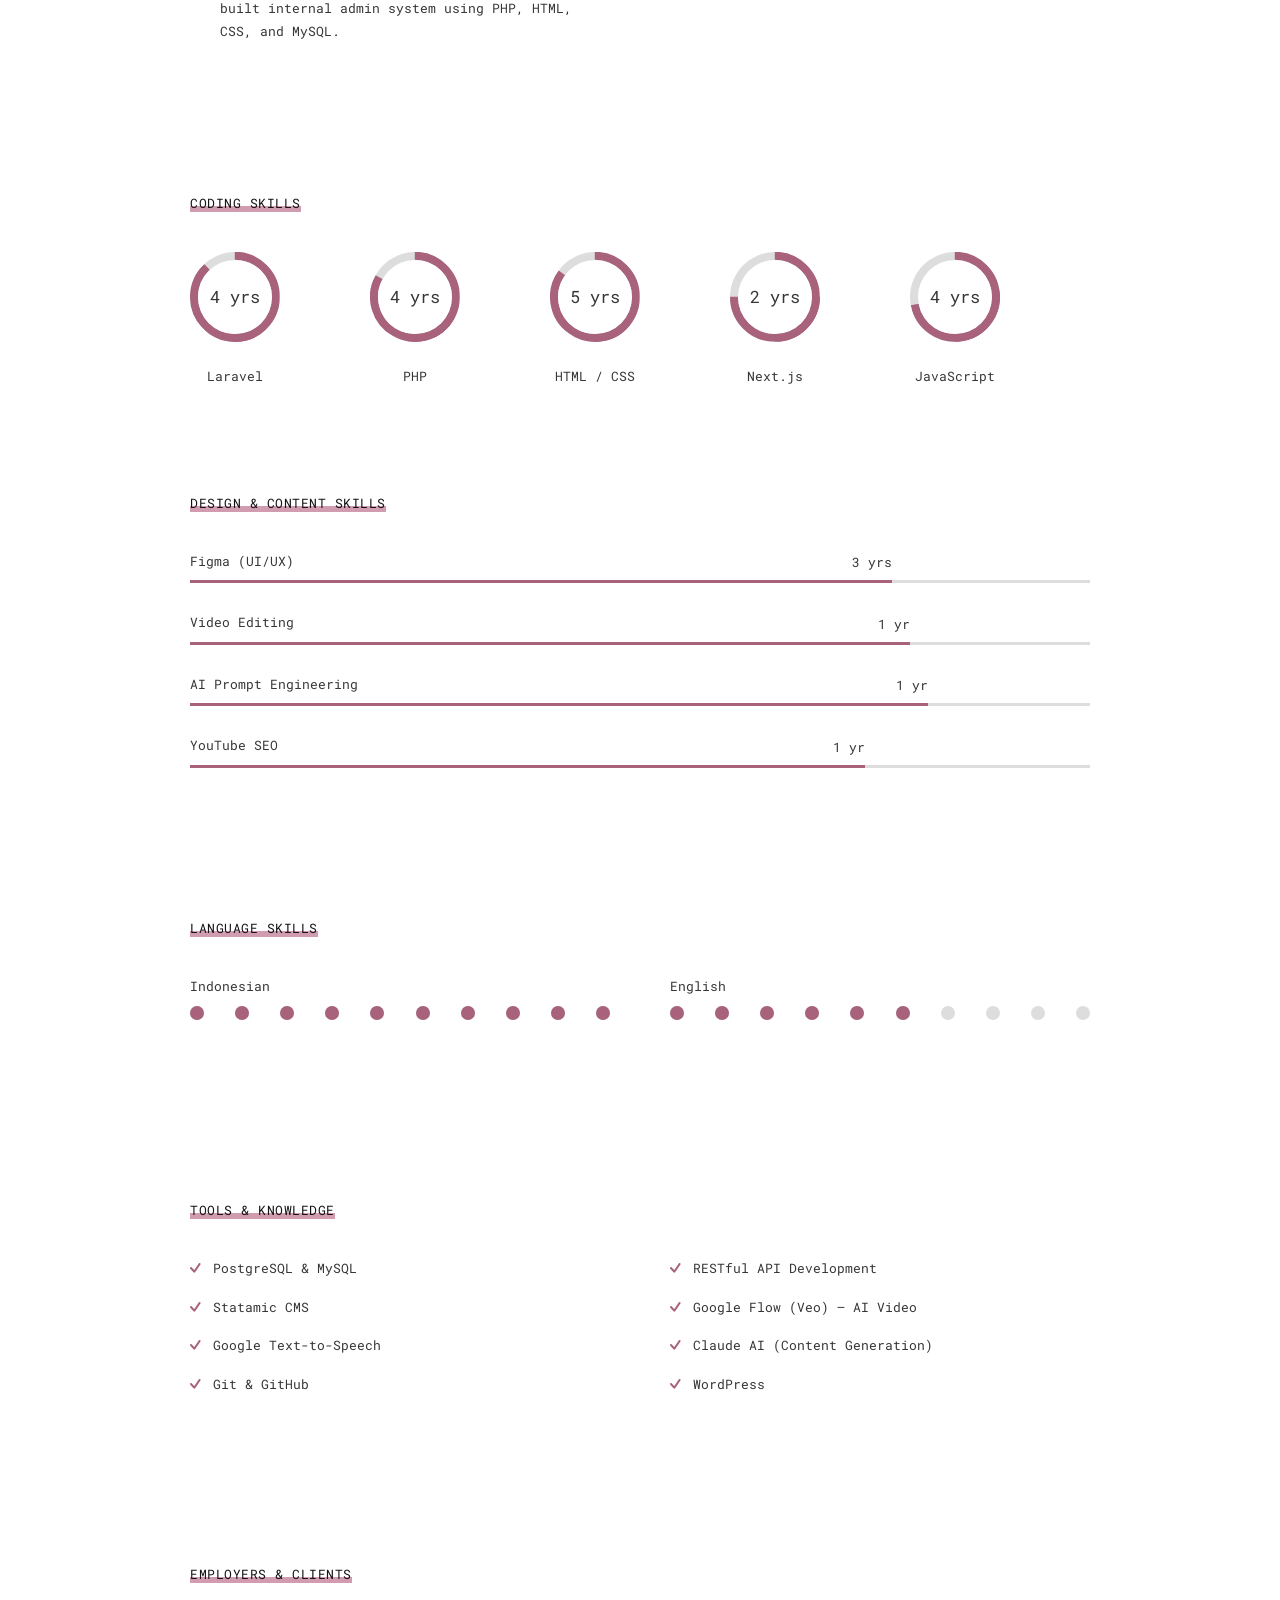
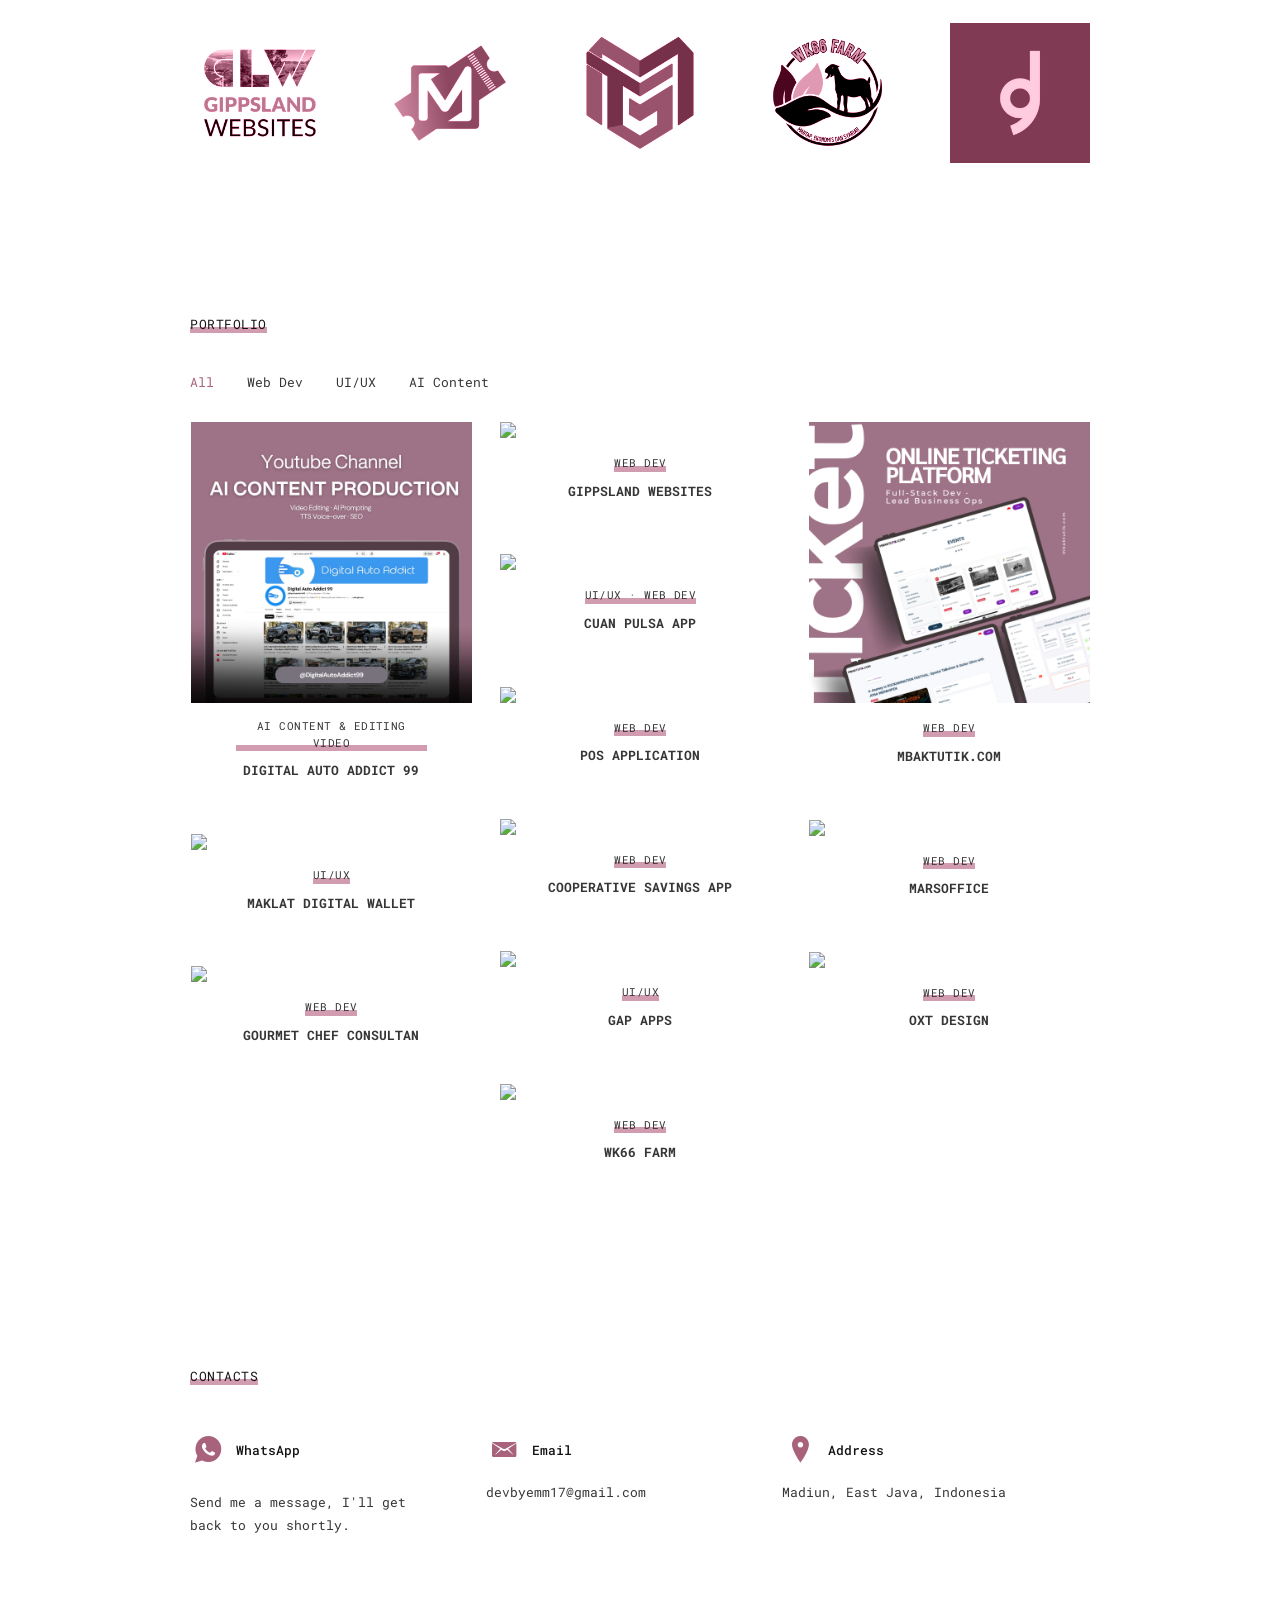
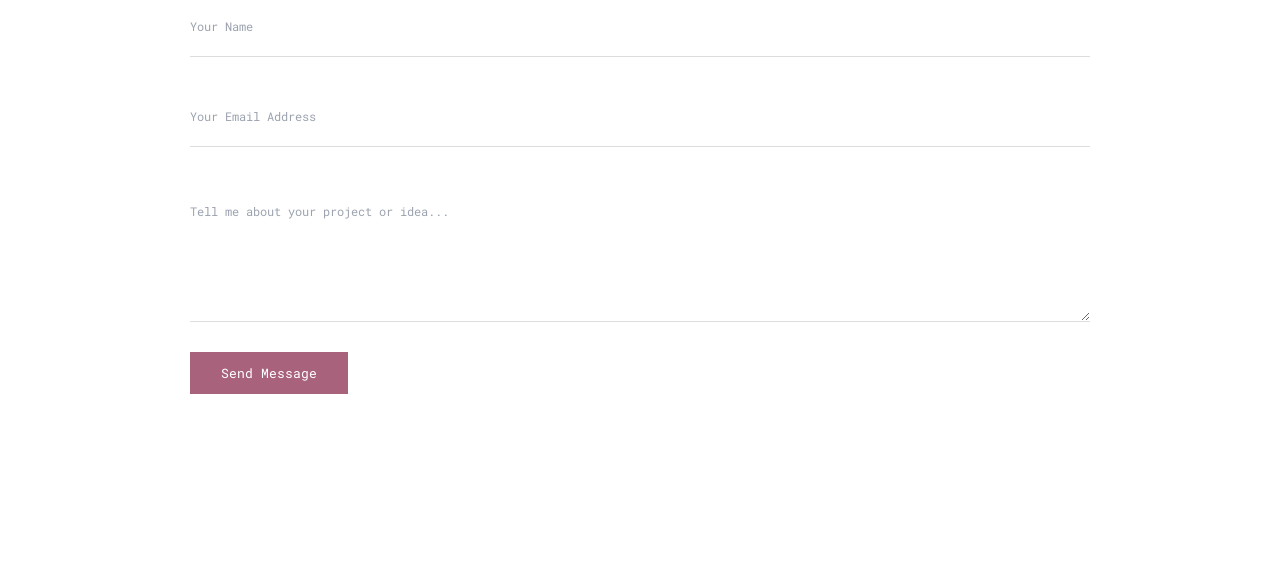
==== commit 5170f12e: "update" ====
--- a/index.html
+++ b/index.html
@@ -663,11 +663,9 @@
 									</span>
 								</a>
 								<div id="gallery-mbaktutik" class="mfp-hide">
-									<a class="block text-[0]" href="assets/images/works/mbaktutik-1.jpg"></a>
-									<a class="block text-[0]" href="assets/images/works/mbaktutik-2.jpg"></a>
-									<a class="block text-[0]" href="assets/images/works/mbaktutik-3.jpg"></a>
-									<a class="block text-[0]" href="assets/images/works/mbaktutik-4.jpg"></a>
-									<a class="block text-[0]" href="assets/images/works/mbaktutik-5.jpg"></a>
+									<a class="block text-[0]" href="assets/images/works/mbakttik/mbaktutik-cust.png"></a>
+									<a class="block text-[0]" href="assets/images/works/mbakttik/mbaktutik-admin.png"></a>
+									<a class="block text-[0]" href="assets/images/works/mbakttik/mbaktutik-all.png"></a>
 								</div>
 							</div>
 							<div class="desc relative pt-[15px] pb-[5px] px-[45px]">
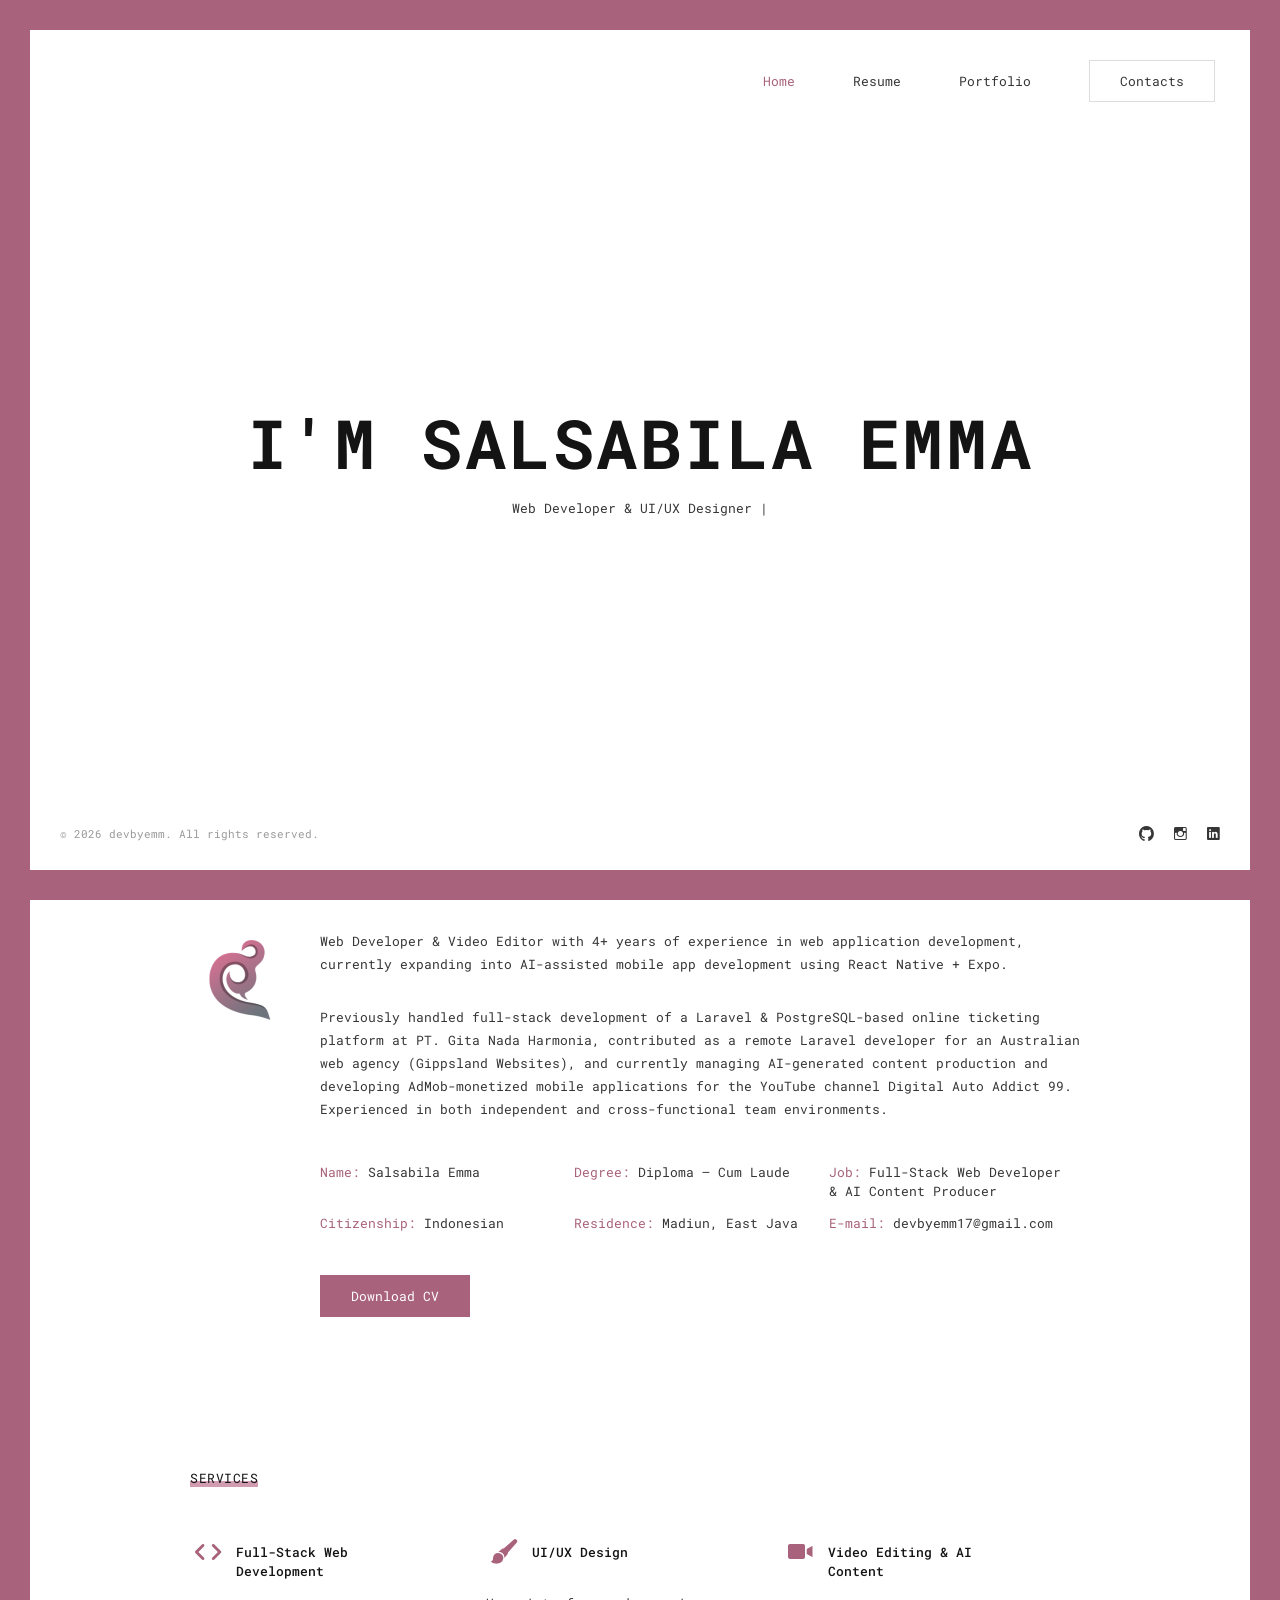
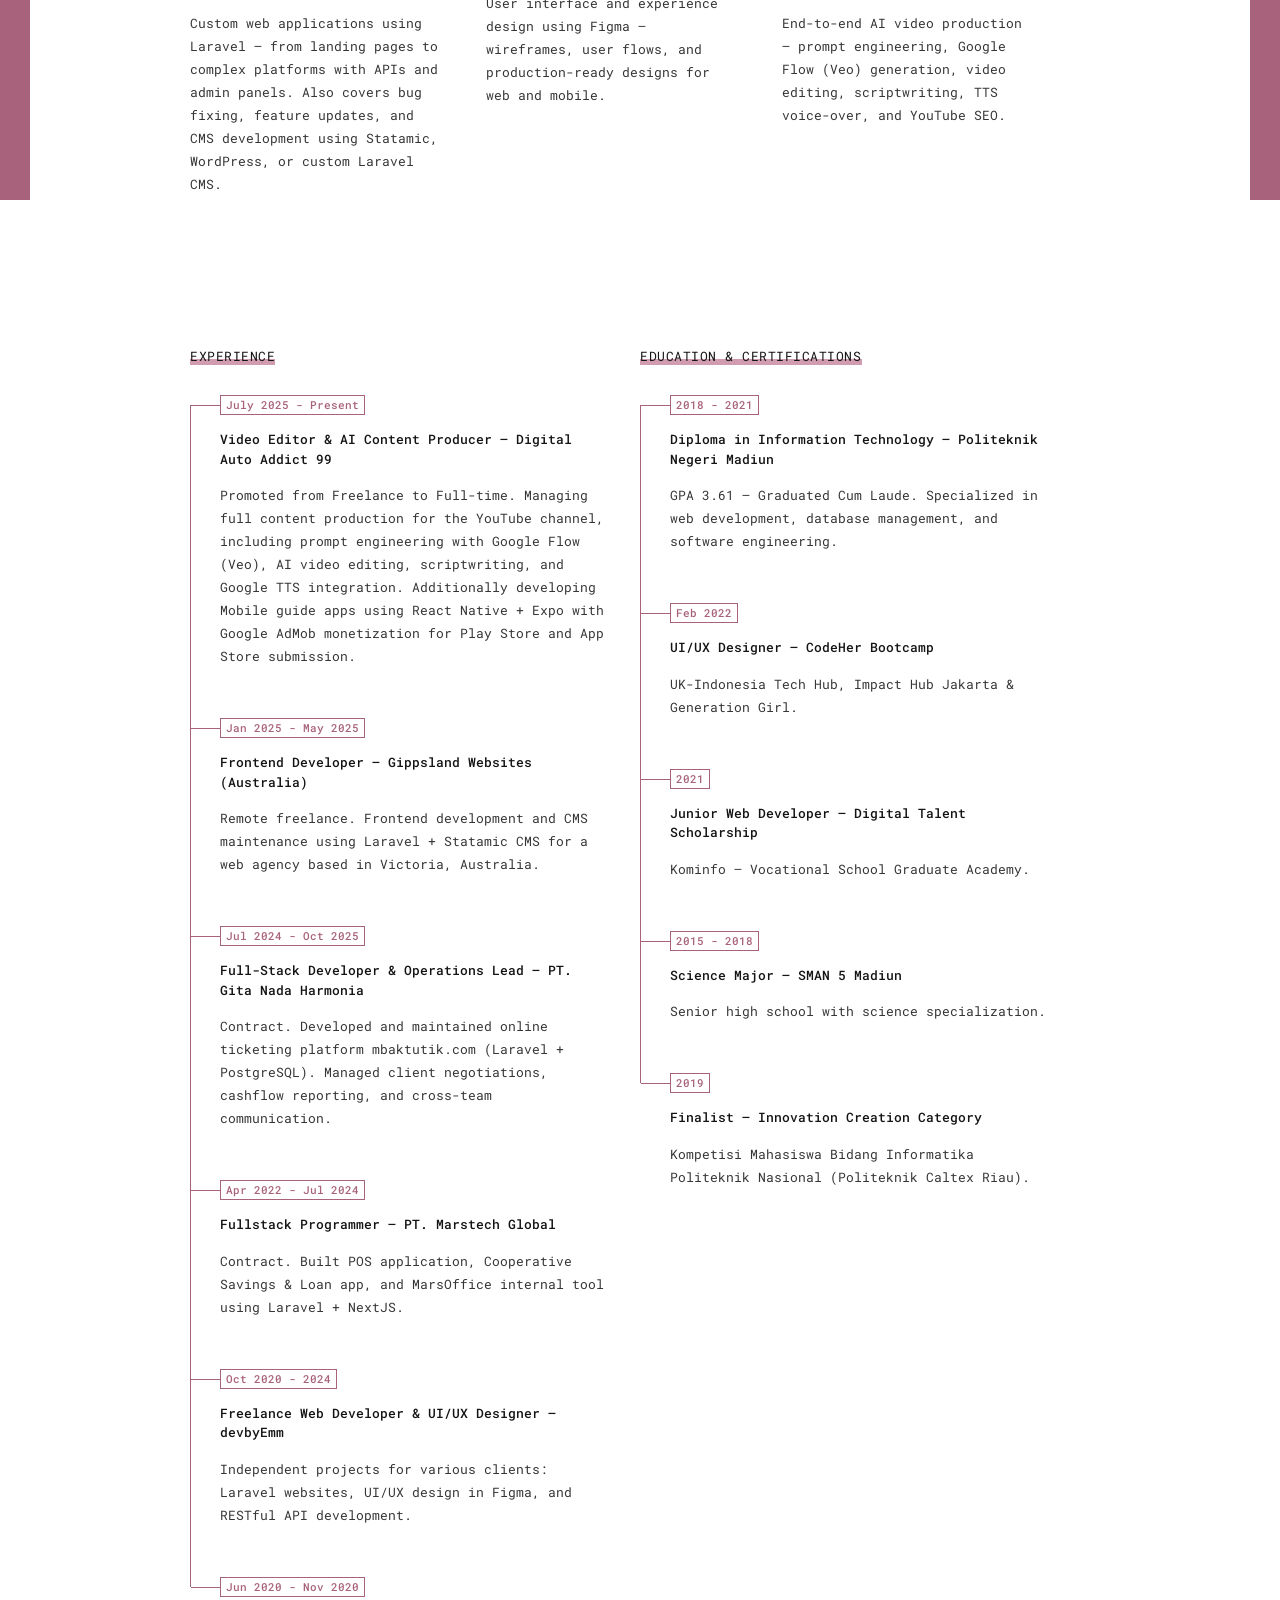
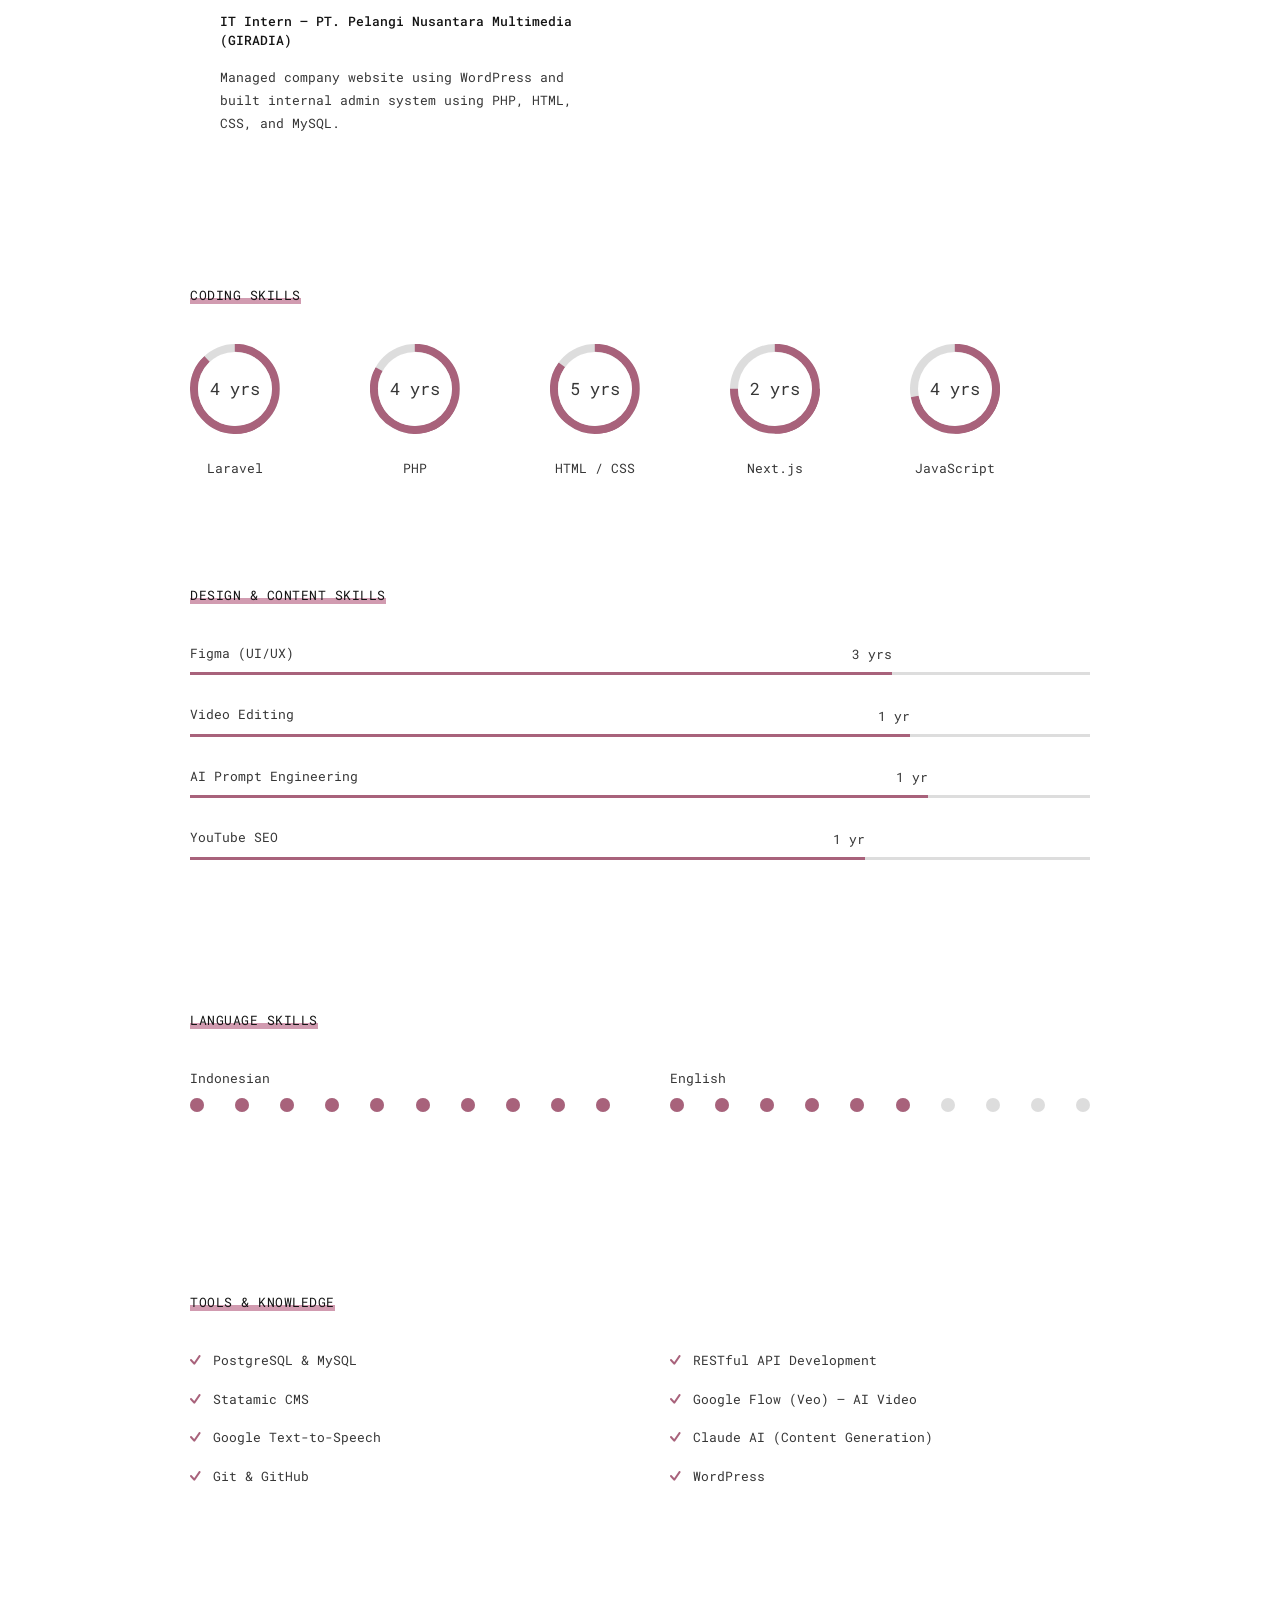
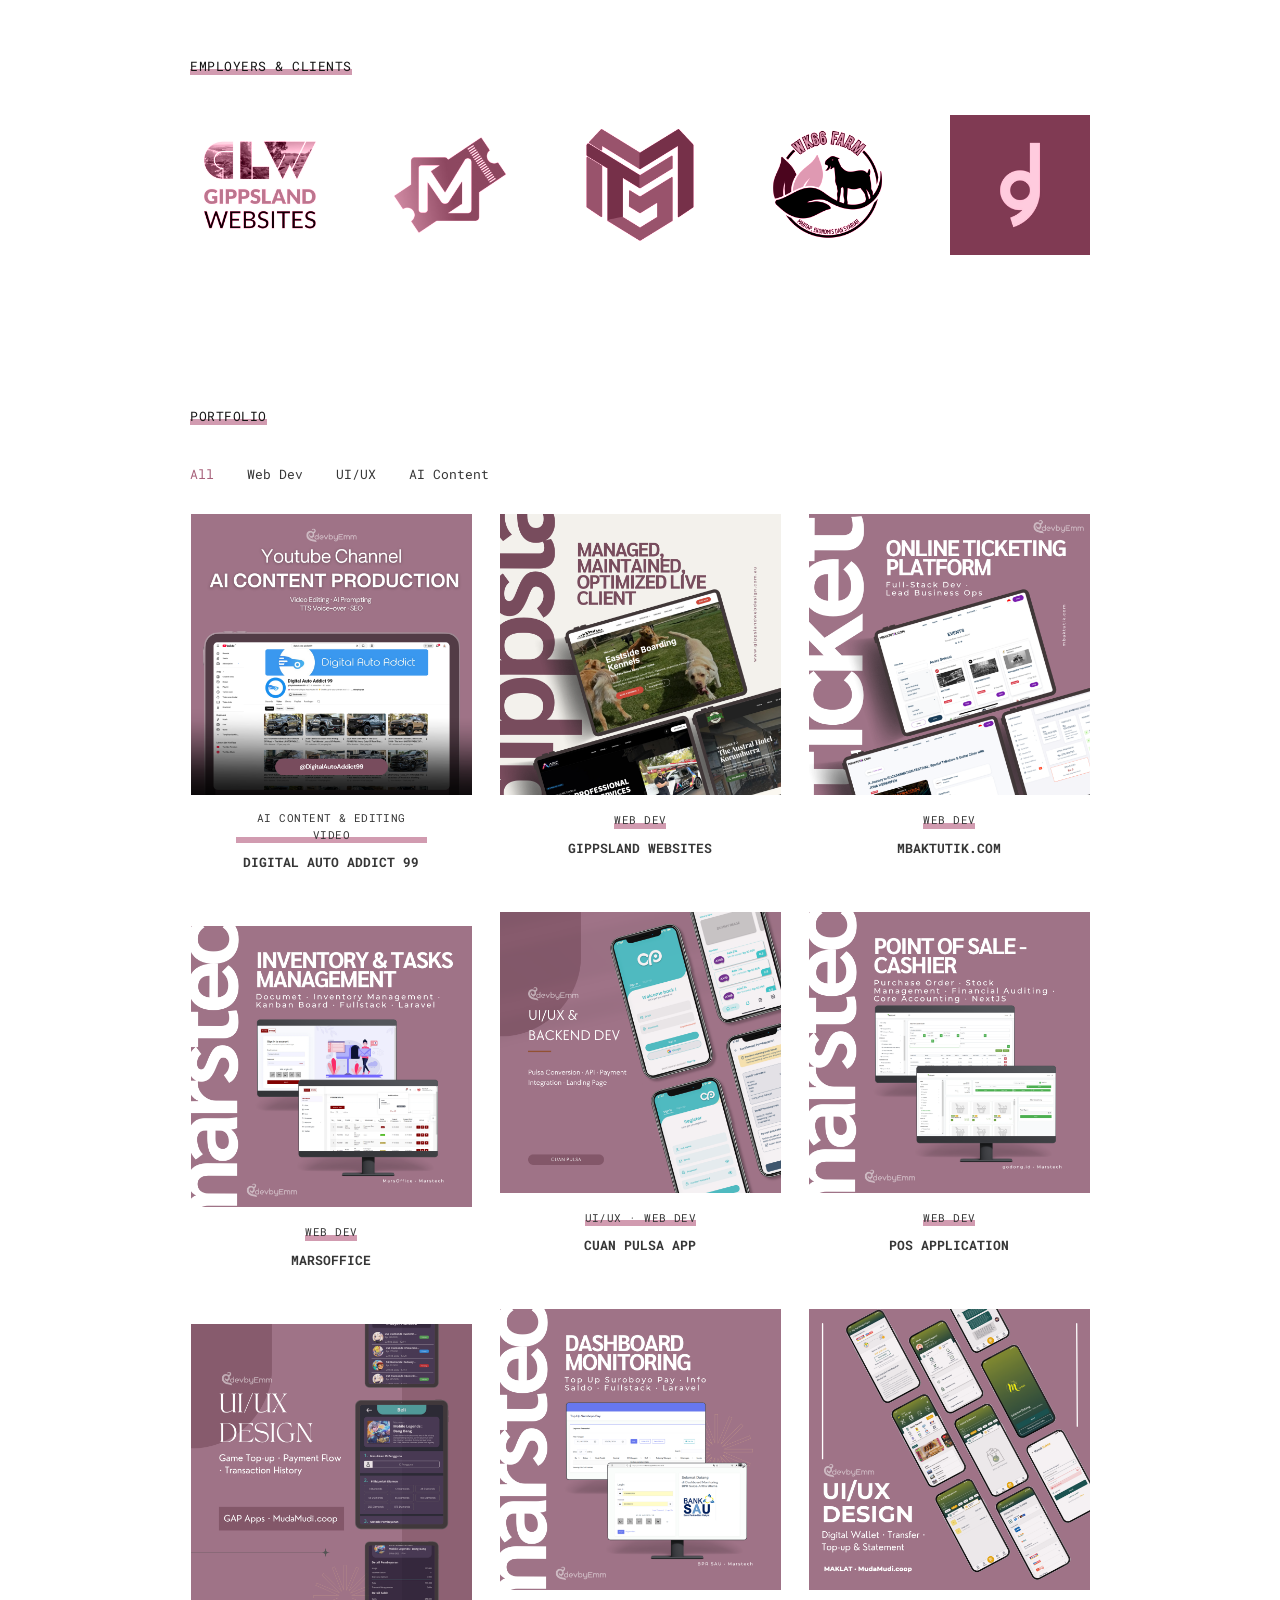
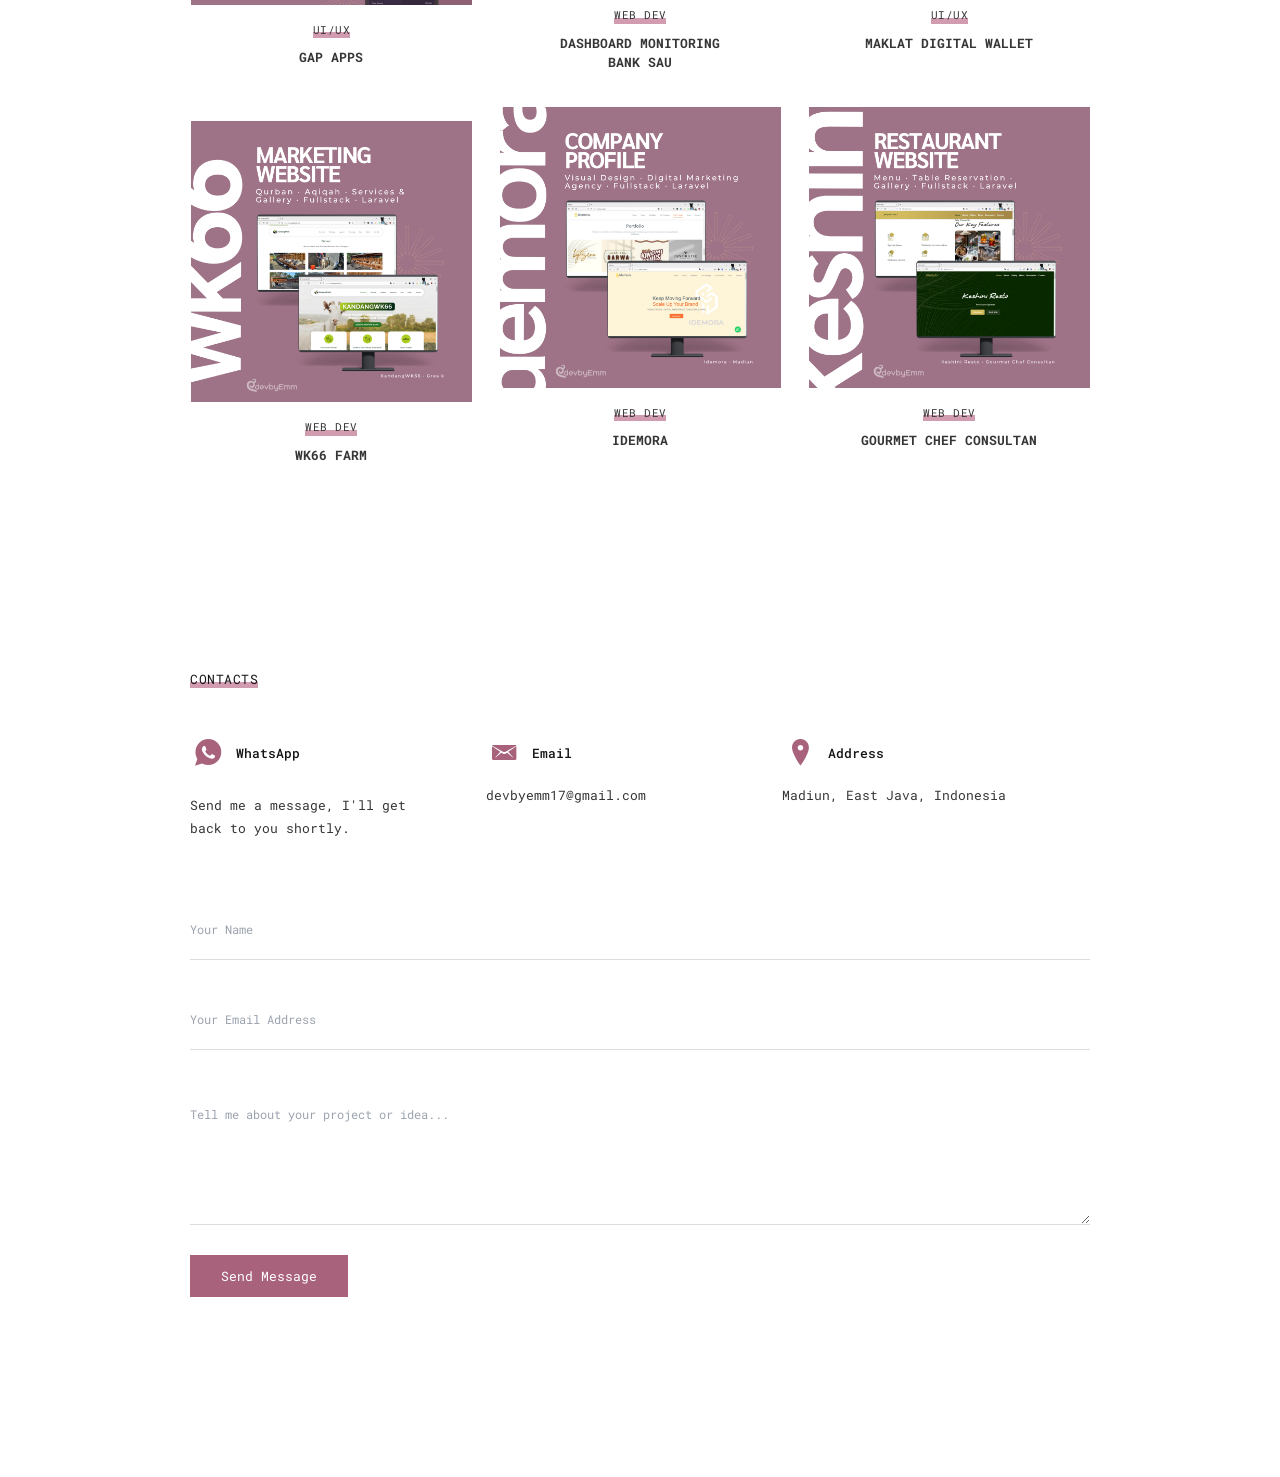
==== commit 8ad905e3: "update" ====
--- a/index.html
+++ b/index.html
@@ -108,10 +108,14 @@
 						<img class="w-[100px] h-[100px] rounded-full inline-block object-cover" src="assets/images/100px.png" alt="" />
 					</div>
 					<div class="desc ml-[130px]">
-						<p>
-							Full-Stack Web Developer with 4+ years of experience building web applications using Laravel & PostgreSQL, with additional expertise in UI/UX design, video editing, and AI-driven content production. Based in Madiun, East Java, Indonesia.
+						<!-- <p>
+							Full-Stack Web Developer with 4+ years of experience building web applications using Laravel, with additional expertise in UI/UX design, video editing, and AI-driven content production. Based in Madiun, East Java, Indonesia.
 						</p>
-						<p>Previously handled full-stack development of a live ticketing platform, contributed remotely as a Laravel developer for an Australian web agency, and currently managing end-to-end AI video content production — from video editing to narrative writing and SEO. Graduated Cum Laude (GPA 3.61) from Politeknik Negeri Madiun.</p>
+						<p>Previously handled full-stack development of a live ticketing platform, contributed remotely as a Laravel developer for an Australian web agency, and currently managing end-to-end AI video content production — from video editing to narrative writing and SEO. Graduated Cum Laude (GPA 3.61) from Politeknik Negeri Madiun.</p> -->
+						<p>Web Developer & Video Editor with 4+ years of experience in web application development, currently expanding into AI-assisted mobile app development using React Native + Expo.
+						</p>	
+						<p>Previously handled full-stack development of a Laravel & PostgreSQL-based online ticketing platform at PT. Gita Nada Harmonia, contributed as a remote Laravel developer for an Australian web agency (Gippsland Websites), and currently managing AI-generated content production and developing AdMob-monetized mobile applications for the YouTube channel Digital Auto Addict 99. Experienced in both independent and cross-functional team environments.
+						</p>
 						<div class="info-list mb-[42px]">
 							<ul>
 								<li class="inline-block align-top w-[32%] mt-[12px] mb-0 mx-0"><strong class="font-normal text-extra-color">Name:</strong> Salsabila Emma</li>
@@ -123,7 +127,7 @@
 							</ul>
 						</div>
 						
-						<div class="bts"><a href="#" class="btn fill" data-text="Download CV">Download CV</a></div>
+						<div class="bts"><a href="https://drive.google.com/file/d/10vS3WVUaxbSwIs3OBP_g7-LQhYn5x4wf/view?usp=sharing" target="_blank" class="btn fill" data-text="Download CV">Download CV</a></div>
 					</div>
 					<div class="clear"></div>
 				</div>
@@ -181,12 +185,13 @@
 								<div class="resume-item active relative px-[30px] pt-0 pb-[60px]">
 									<div class="date relative top-[-10px] mx-0 mt-0 mb-[5px] inline-block py-0 px-[5px] h-[20px] leading-[18px] font-medium text-[11px] text-extra-color border-solid border-extra-color border">July 2025 - Present</div>
 									<div class="name font-medium text-[#141414] mx-0 mt-0 mb-[15px]">Video Editor & AI Content Producer — Digital Auto Addict 99</div>
-									<p class="!m-0">Full-time. Managing end-to-end AI video content production — prompt engineering with Google Flow (Veo), video editing, scriptwriting, Google TTS voice-over, and YouTube SEO.</p>
+									<!-- <p class="!m-0">Full-time. Managing end-to-end AI video content production — prompt engineering with Google Flow (Veo), video editing, scriptwriting, Google TTS voice-over, and YouTube SEO.</p> -->
+									<p class="!m-0">Promoted from Freelance to Full-time. Managing full content production for the YouTube channel, including prompt engineering with Google Flow (Veo), AI video editing, scriptwriting, and Google TTS integration. Additionally developing Mobile guide apps using React Native + Expo with Google AdMob monetization for Play Store and App Store submission.</p>
 								</div>
 
 								<div class="resume-item active relative px-[30px] pt-0 pb-[60px]">
 									<div class="date relative top-[-10px] mx-0 mt-0 mb-[5px] inline-block py-0 px-[5px] h-[20px] leading-[18px] font-medium text-[11px] text-extra-color border-solid border-extra-color border">Jan 2025 - May 2025</div>
-									<div class="name font-medium text-[#141414] mx-0 mt-0 mb-[15px]">Laravel Developer — Gippsland Websites (Australia)</div>
+									<div class="name font-medium text-[#141414] mx-0 mt-0 mb-[15px]">Frontend Developer — Gippsland Websites (Australia)</div>
 									<p class="!m-0">Remote freelance. Frontend development and CMS maintenance using Laravel + Statamic CMS for a web agency based in Victoria, Australia.</p>
 								</div>
 
@@ -613,7 +618,7 @@
 						<div class="box-item f-ai w-[30.333333%] mt-0 mr-0 mb-[3%] ml-[3%] relative overflow-hidden text-center">
 							<div class="image relative">
 								<a href="https://www.youtube.com/watch?v=2k8SWp4HwDc" class="has-popup-video block text-[0]">
-									<img class="w-full h-auto relative top-0" src="assets/images/works/DAA/daa.png" alt="Digital Auto Addict 99" />
+									<img class="w-full h-auto relative top-0" src="assets/images/portfolio/DAA.png" alt="Digital Auto Addict 99" />
 									<span class="info text-center w-full h-full block absolute left-0 top-0 opacity-0 p-[18px]">
 										<span class="centrize w-full max-w-full bg-extra-color">
 											<span class="vertical-center">
@@ -632,20 +637,24 @@
 						<!-- 2. Gippsland Websites — LINK -->
 						<div class="box-item f-webdev w-[30.333333%] mt-0 mr-0 mb-[3%] ml-[3%] relative overflow-hidden text-center">
 							<div class="image relative">
-								<a href="https://gippslandwebdesign.com.au" class="has-popup-link block text-[0]">
-									<img class="w-full h-auto relative top-0" src="assets/images/works/gippsland.jpg" alt="Gippsland Websites" />
-									<span class="info text-center w-full h-full block absolute left-0 top-0 opacity-0 p-[18px]">
-										<span class="centrize w-full max-w-full bg-extra-color">
-											<span class="vertical-center">
-												<span class="ion ion-link text-white text-[28px] inline-block"></span>
-											</span>
-										</span>
-									</span>
-								</a>
+								<a href="#gallery-aussie" class="has-popup-gallery block text-[0]">
+									<img class="w-full h-auto relative top-0" src="assets/images/portfolio/gippsland.png" alt="www.gippslandwebdesign.com.au" />
+									<span class="info text-center w-full h-full block absolute left-0 top-0 opacity-0 p-[18px]">
+										<span class="centrize w-full max-w-full bg-extra-color">
+											<span class="vertical-center">
+												<span class="ion ion-images text-white text-[28px] inline-block"></span>
+											</span>
+										</span>
+									</span>
+								</a>
+								<div id="gallery-aussie" class="mfp-hide">
+									<a class="block text-[0]" href="assets/images/portfolio/gippsland.png"></a>
+									<a class="block text-[0]" href="assets/images/portfolio/gippsland 2.png"></a>
+								</div>
 							</div>
 							<div class="desc relative pt-[15px] pb-[5px] px-[45px]">
 								<div class="category mt-0 mx-0 mb-[10px] inline-block text-[11px] text-[#363636] uppercase tracking-[0.04em]">Web Dev</div>
-								<a href="https://gippslandwebdesign.com.au" class="name has-popup-link h-[40px] block text-[#363636] text-[13px] font-bold uppercase">Gippsland Websites</a>
+								<a href="https://gippslandwebdesign.com.au" target="_blank" class="name has-popup-link h-[40px] block text-[#363636] text-[13px] font-bold uppercase">Gippsland Websites</a>
 							</div>
 						</div>
 
@@ -653,7 +662,7 @@
 						<div class="box-item f-webdev w-[30.333333%] mt-0 mr-0 mb-[3%] ml-[3%] relative overflow-hidden text-center">
 							<div class="image relative">
 								<a href="#gallery-mbaktutik" class="has-popup-gallery block text-[0]">
-									<img class="w-full h-auto relative top-0" src="assets/images/works/mbakttik/mbaktutik.png" alt="mbaktutik.com" />
+									<img class="w-full h-auto relative top-0" src="assets/images/portfolio/mbaktutik.png" alt="mbaktutik.com" />
 									<span class="info text-center w-full h-full block absolute left-0 top-0 opacity-0 p-[18px]">
 										<span class="centrize w-full max-w-full bg-extra-color">
 											<span class="vertical-center">
@@ -663,14 +672,15 @@
 									</span>
 								</a>
 								<div id="gallery-mbaktutik" class="mfp-hide">
-									<a class="block text-[0]" href="assets/images/works/mbakttik/mbaktutik-cust.png"></a>
-									<a class="block text-[0]" href="assets/images/works/mbakttik/mbaktutik-admin.png"></a>
-									<a class="block text-[0]" href="assets/images/works/mbakttik/mbaktutik-all.png"></a>
+									<a class="block text-[0]" href="assets/images/portfolio/mbaktutik.png"></a>
+									<a class="block text-[0]" href="assets/images/portfolio/mbaktutik-all.png"></a>
+									<a class="block text-[0]" href="assets/images/portfolio/mbaktutik-cust.png"></a>
+									<a class="block text-[0]" href="assets/images/portfolio/mbaktutik-admin.png"></a>
 								</div>
 							</div>
 							<div class="desc relative pt-[15px] pb-[5px] px-[45px]">
 								<div class="category mt-0 mx-0 mb-[10px] inline-block text-[11px] text-[#363636] uppercase tracking-[0.04em]">Web Dev</div>
-								<a href="#gallery-mbaktutik" class="name has-popup-gallery h-[40px] block text-[#363636] text-[13px] font-bold uppercase">mbaktutik.com</a>
+								<a href="www.mbaktutik.com" target="_blank" class="name has-popup-gallery h-[40px] block text-[#363636] text-[13px] font-bold uppercase">mbaktutik.com</a>
 							</div>
 						</div>
 
@@ -678,7 +688,7 @@
 						<div class="box-item f-webdev f-uiux w-[30.333333%] mt-0 mr-0 mb-[3%] ml-[3%] relative overflow-hidden text-center">
 							<div class="image relative">
 								<a href="#gallery-cuanpulsa" class="has-popup-gallery block text-[0]">
-									<img class="w-full h-auto relative top-0" src="assets/images/works/cuan-pulsa.jpg" alt="Cuan Pulsa" />
+									<img class="w-full h-auto relative top-0" src="assets/images/portfolio/cuan 1.png" alt="Cuan Pulsa" />
 									<span class="info text-center w-full h-full block absolute left-0 top-0 opacity-0 p-[18px]">
 										<span class="centrize w-full max-w-full bg-extra-color">
 											<span class="vertical-center">
@@ -688,14 +698,14 @@
 									</span>
 								</a>
 								<div id="gallery-cuanpulsa" class="mfp-hide">
-									<a class="block text-[0]" href="assets/images/works/cuan-pulsa-1.jpg"></a>
-									<a class="block text-[0]" href="assets/images/works/cuan-pulsa-2.jpg"></a>
-									<a class="block text-[0]" href="assets/images/works/cuan-pulsa-3.jpg"></a>
+									<a class="block text-[0]" href="assets/images/portfolio/cuan 1.png"></a>
+									<a class="block text-[0]" href="assets/images/portfolio/cuan 2.png"></a>
+									<a class="block text-[0]" href="assets/images/portfolio/cuan 3.png"></a>
 								</div>
 							</div>
 							<div class="desc relative pt-[15px] pb-[5px] px-[45px]">
 								<div class="category mt-0 mx-0 mb-[10px] inline-block text-[11px] text-[#363636] uppercase tracking-[0.04em]">UI/UX · Web Dev</div>
-								<a href="#gallery-cuanpulsa" class="name has-popup-gallery h-[40px] block text-[#363636] text-[13px] font-bold uppercase">Cuan Pulsa App</a>
+								<a href="www.cuanpulsa.com" target="_blank" class="name has-popup-gallery h-[40px] block text-[#363636] text-[13px] font-bold uppercase">Cuan Pulsa App</a>
 							</div>
 						</div>
 
@@ -703,7 +713,7 @@
 						<div class="box-item f-webdev w-[30.333333%] mt-0 mr-0 mb-[3%] ml-[3%] relative overflow-hidden text-center">
 							<div class="image relative">
 								<a href="#gallery-pos" class="has-popup-gallery block text-[0]">
-									<img class="w-full h-auto relative top-0" src="assets/images/works/pos-app.jpg" alt="POS Application" />
+									<img class="w-full h-auto relative top-0" src="assets/images/portfolio/marstech godong.png" alt="POS Application" />
 									<span class="info text-center w-full h-full block absolute left-0 top-0 opacity-0 p-[18px]">
 										<span class="centrize w-full max-w-full bg-extra-color">
 											<span class="vertical-center">
@@ -713,9 +723,8 @@
 									</span>
 								</a>
 								<div id="gallery-pos" class="mfp-hide">
-									<a class="block text-[0]" href="assets/images/works/pos-1.jpg"></a>
-									<a class="block text-[0]" href="assets/images/works/pos-2.jpg"></a>
-									<a class="block text-[0]" href="assets/images/works/pos-3.jpg"></a>
+									<a class="block text-[0]" href="assets/images/portfolio/marstech godong.png"></a>
+									<a class="block text-[0]" href="assets/images/portfolio/marstech godong 2.png"></a>
 								</div>
 							</div>
 							<div class="desc relative pt-[15px] pb-[5px] px-[45px]">
@@ -724,36 +733,11 @@
 							</div>
 						</div>
 
-						<!-- 6. Koperasi App Marstech — GALLERY screenshot -->
-						<div class="box-item f-webdev w-[30.333333%] mt-0 mr-0 mb-[3%] ml-[3%] relative overflow-hidden text-center">
-							<div class="image relative">
-								<a href="#gallery-koperasi" class="has-popup-gallery block text-[0]">
-									<img class="w-full h-auto relative top-0" src="assets/images/works/koperasi-app.jpg" alt="Cooperative Savings App" />
-									<span class="info text-center w-full h-full block absolute left-0 top-0 opacity-0 p-[18px]">
-										<span class="centrize w-full max-w-full bg-extra-color">
-											<span class="vertical-center">
-												<span class="ion ion-images text-white text-[28px] inline-block"></span>
-											</span>
-										</span>
-									</span>
-								</a>
-								<div id="gallery-koperasi" class="mfp-hide">
-									<a class="block text-[0]" href="assets/images/works/koperasi-1.jpg"></a>
-									<a class="block text-[0]" href="assets/images/works/koperasi-2.jpg"></a>
-									<a class="block text-[0]" href="assets/images/works/koperasi-3.jpg"></a>
-								</div>
-							</div>
-							<div class="desc relative pt-[15px] pb-[5px] px-[45px]">
-								<div class="category mt-0 mx-0 mb-[10px] inline-block text-[11px] text-[#363636] uppercase tracking-[0.04em]">Web Dev</div>
-								<a href="#gallery-koperasi" class="name has-popup-gallery h-[40px] block text-[#363636] text-[13px] font-bold uppercase">Cooperative Savings App</a>
-							</div>
-						</div>
-
 						<!-- 7. MarsOffice — GALLERY screenshot -->
 						<div class="box-item f-webdev w-[30.333333%] mt-0 mr-0 mb-[3%] ml-[3%] relative overflow-hidden text-center">
 							<div class="image relative">
 								<a href="#gallery-marsoffice" class="has-popup-gallery block text-[0]">
-									<img class="w-full h-auto relative top-0" src="assets/images/works/marsoffice.jpg" alt="MarsOffice" />
+									<img class="w-full h-auto relative top-0" src="assets/images/portfolio/marstech marsOffice.png" alt="MarsOffice" />
 									<span class="info text-center w-full h-full block absolute left-0 top-0 opacity-0 p-[18px]">
 										<span class="centrize w-full max-w-full bg-extra-color">
 											<span class="vertical-center">
@@ -763,9 +747,8 @@
 									</span>
 								</a>
 								<div id="gallery-marsoffice" class="mfp-hide">
-									<a class="block text-[0]" href="assets/images/works/marsoffice-1.jpg"></a>
-									<a class="block text-[0]" href="assets/images/works/marsoffice-2.jpg"></a>
-									<a class="block text-[0]" href="assets/images/works/marsoffice-3.jpg"></a>
+									<a class="block text-[0]" href="assets/images/portfolio/marstech marsOffice.png"></a>
+									<a class="block text-[0]" href="assets/images/portfolio/marstech marsOffice 2.png"></a>
 								</div>
 							</div>
 							<div class="desc relative pt-[15px] pb-[5px] px-[45px]">
@@ -774,11 +757,34 @@
 							</div>
 						</div>
 
+						<!-- 6. MarsOffice — SAU -->
+						<div class="box-item f-webdev w-[30.333333%] mt-0 mr-0 mb-[3%] ml-[3%] relative overflow-hidden text-center">
+							<div class="image relative">
+								<a href="#gallery-marssau" class="has-popup-gallery block text-[0]">
+									<img class="w-full h-auto relative top-0" src="assets/images/portfolio/marstech bank SAU.png" alt="MarsOffice" />
+									<span class="info text-center w-full h-full block absolute left-0 top-0 opacity-0 p-[18px]">
+										<span class="centrize w-full max-w-full bg-extra-color">
+											<span class="vertical-center">
+												<span class="ion ion-images text-white text-[28px] inline-block"></span>
+											</span>
+										</span>
+									</span>
+								</a>
+								<div id="gallery-marssau" class="mfp-hide">
+										<a class="block text-[0]" href="assets/images/portfolio/marstech bank SAU.png"></a>
+								</div>
+							</div>
+							<div class="desc relative pt-[15px] pb-[5px] px-[45px]">
+								<div class="category mt-0 mx-0 mb-[10px] inline-block text-[11px] text-[#363636] uppercase tracking-[0.04em]">Web Dev</div>
+								<a href="#gallery-marssau" class="name has-popup-gallery h-[40px] block text-[#363636] text-[13px] font-bold uppercase">Dashboard Monitoring Bank SAU</a>
+							</div>
+						</div>
+
 						<!-- 8. MAKLAT e-wallet — UI/UX -->
 						<div class="box-item f-uiux w-[30.333333%] mt-0 mr-0 mb-[3%] ml-[3%] relative overflow-hidden text-center">
 							<div class="image relative">
 								<a href="#gallery-maklat" class="has-popup-gallery block text-[0]">
-									<img class="w-full h-auto relative top-0" src="assets/images/works/maklat.jpg" alt="MAKLAT Digital Wallet" />
+									<img class="w-full h-auto relative top-0" src="assets/images/portfolio/Maklat.png" alt="MAKLAT Digital Wallet" />
 									<span class="info text-center w-full h-full block absolute left-0 top-0 opacity-0 p-[18px]">
 										<span class="centrize w-full max-w-full bg-extra-color">
 											<span class="vertical-center">
@@ -788,9 +794,8 @@
 									</span>
 								</a>
 								<div id="gallery-maklat" class="mfp-hide">
-									<a class="block text-[0]" href="assets/images/works/maklat-1.jpg"></a>
-									<a class="block text-[0]" href="assets/images/works/maklat-2.jpg"></a>
-									<a class="block text-[0]" href="assets/images/works/maklat-3.jpg"></a>
+									<a class="block text-[0]" href="assets/images/portfolio/Maklat.png"></a>
+									<a class="block text-[0]" href="assets/images/portfolio/maklat 2.png"></a>
 								</div>
 							</div>
 							<div class="desc relative pt-[15px] pb-[5px] px-[45px]">
@@ -803,7 +808,7 @@
 						<div class="box-item f-uiux w-[30.333333%] mt-0 mr-0 mb-[3%] ml-[3%] relative overflow-hidden text-center">
 							<div class="image relative">
 								<a href="#gallery-gap" class="has-popup-gallery block text-[0]">
-									<img class="w-full h-auto relative top-0" src="assets/images/works/gap-apps.jpg" alt="GAP APPS" />
+									<img class="w-full h-auto relative top-0" src="assets/images/portfolio/GAP.png" alt="GAP APPS" />
 									<span class="info text-center w-full h-full block absolute left-0 top-0 opacity-0 p-[18px]">
 										<span class="centrize w-full max-w-full bg-extra-color">
 											<span class="vertical-center">
@@ -813,9 +818,8 @@
 									</span>
 								</a>
 								<div id="gallery-gap" class="mfp-hide">
-									<a class="block text-[0]" href="assets/images/works/gap-1.jpg"></a>
-									<a class="block text-[0]" href="assets/images/works/gap-2.jpg"></a>
-									<a class="block text-[0]" href="assets/images/works/gap-3.jpg"></a>
+									<a class="block text-[0]" href="assets/images/portfolio/GAP.png"></a>
+									<a class="block text-[0]" href="assets/images/portfolio/GAP 2.png"></a>
 								</div>
 							</div>
 							<div class="desc relative pt-[15px] pb-[5px] px-[45px]">
@@ -828,7 +832,7 @@
 						<div class="box-item f-webdev w-[30.333333%] mt-0 mr-0 mb-[3%] ml-[3%] relative overflow-hidden text-center">
 							<div class="image relative">
 								<a href="#gallery-oxt" class="has-popup-gallery block text-[0]">
-									<img class="w-full h-auto relative top-0" src="assets/images/works/oxt-design.jpg" alt="OXT Design" />
+									<img class="w-full h-auto relative top-0" src="assets/images/portfolio/idemora.png" alt="OXT Design" />
 									<span class="info text-center w-full h-full block absolute left-0 top-0 opacity-0 p-[18px]">
 										<span class="centrize w-full max-w-full bg-extra-color">
 											<span class="vertical-center">
@@ -838,14 +842,13 @@
 									</span>
 								</a>
 								<div id="gallery-oxt" class="mfp-hide">
-									<a class="block text-[0]" href="assets/images/works/oxt-1.jpg"></a>
-									<a class="block text-[0]" href="assets/images/works/oxt-2.jpg"></a>
-									<a class="block text-[0]" href="assets/images/works/oxt-3.jpg"></a>
+									<a class="block text-[0]" href="assets/images/portfolio/idemora.png"></a>
+									<a class="block text-[0]" href="assets/images/portfolio/idemora 2.png"></a>
 								</div>
 							</div>
 							<div class="desc relative pt-[15px] pb-[5px] px-[45px]">
 								<div class="category mt-0 mx-0 mb-[10px] inline-block text-[11px] text-[#363636] uppercase tracking-[0.04em]">Web Dev</div>
-								<a href="#gallery-oxt" class="name has-popup-gallery h-[40px] block text-[#363636] text-[13px] font-bold uppercase">OXT Design</a>
+								<a href="#gallery-oxt" class="name has-popup-gallery h-[40px] block text-[#363636] text-[13px] font-bold uppercase">IDEMORA</a>
 							</div>
 						</div>
 
@@ -853,7 +856,7 @@
 						<div class="box-item f-webdev w-[30.333333%] mt-0 mr-0 mb-[3%] ml-[3%] relative overflow-hidden text-center">
 							<div class="image relative">
 								<a href="#gallery-gourmet" class="has-popup-gallery block text-[0]">
-									<img class="w-full h-auto relative top-0" src="assets/images/works/gourmet-chef.jpg" alt="Gourmet Chef Consultan" />
+									<img class="w-full h-auto relative top-0" src="assets/images/portfolio/GCC keshini.png" alt="Gourmet Chef Consultan" />
 									<span class="info text-center w-full h-full block absolute left-0 top-0 opacity-0 p-[18px]">
 										<span class="centrize w-full max-w-full bg-extra-color">
 											<span class="vertical-center">
@@ -863,8 +866,10 @@
 									</span>
 								</a>
 								<div id="gallery-gourmet" class="mfp-hide">
-									<a class="block text-[0]" href="assets/images/works/gourmet-1.jpg"></a>
-									<a class="block text-[0]" href="assets/images/works/gourmet-2.jpg"></a>
+									<a class="block text-[0]" href="assets/images/portfolio/GCC keshini.png"></a>
+									<a class="block text-[0]" href="assets/images/portfolio/GCC keshini 2.png"></a>
+									<a class="block text-[0]" href="assets/images/portfolio/GCC meneer.png"></a>
+									<a class="block text-[0]" href="assets/images/portfolio/GCC meneer 2.png"></a>
 								</div>
 							</div>
 							<div class="desc relative pt-[15px] pb-[5px] px-[45px]">
@@ -877,7 +882,7 @@
 						<div class="box-item f-webdev w-[30.333333%] mt-0 mr-0 mb-[3%] ml-[3%] relative overflow-hidden text-center">
 							<div class="image relative">
 								<a href="#gallery-wk66" class="has-popup-gallery block text-[0]">
-									<img class="w-full h-auto relative top-0" src="assets/images/works/wk66.jpg" alt="WK66 Farm" />
+									<img class="w-full h-auto relative top-0" src="assets/images/portfolio/kandang wk66.png" alt="WK66 Farm" />
 									<span class="info text-center w-full h-full block absolute left-0 top-0 opacity-0 p-[18px]">
 										<span class="centrize w-full max-w-full bg-extra-color">
 											<span class="vertical-center">
@@ -887,8 +892,8 @@
 									</span>
 								</a>
 								<div id="gallery-wk66" class="mfp-hide">
-									<a class="block text-[0]" href="assets/images/works/wk66-1.jpg"></a>
-									<a class="block text-[0]" href="assets/images/works/wk66-2.jpg"></a>
+									<a class="block text-[0]" href="assets/images/portfolio/kandang wk66.png"></a>
+									<a class="block text-[0]" href="assets/images/portfolio/kandang wk66 2.png"></a>
 								</div>
 							</div>
 							<div class="desc relative pt-[15px] pb-[5px] px-[45px]">
@@ -948,7 +953,7 @@
 						<div class="box-item f-gallery w-[30.333333%] mt-0 mr-0 mb-[3%] ml-[3%] relative overflow-hidden text-center">
 							<div class="image relative">
 								<a href="#gallery-1" class="has-popup-gallery block text-[0]">
-									<img class="w-full h-auto relative top-0" src="assets/images/works/work1.jpg" alt="" />
+									<img class="w-full h-auto relative top-0" src="assets/images/portfolio/work1.jpg" alt="" />
 									<span class="info text-center w-full h-full block absolute left-0 top-0 opacity-0 p-[18px]">
 										<span class="centrize w-full max-w-full bg-extra-color">
 											<span class="vertical-center">
@@ -958,10 +963,10 @@
 									</span>
 								</a>
 								<div id="gallery-1" class="mfp-hide">
-									<a class="block text-[0]" href="assets/images/works/work1.jpg"></a>
-									<a class="block text-[0]" href="assets/images/works/work2.jpg"></a>
-									<a class="block text-[0]" href="assets/images/works/work3.jpg"></a>
-									<a class="block text-[0]" href="assets/images/works/work4.jpg"></a>
+									<a class="block text-[0]" href="assets/images/portfolio/work1.jpg"></a>
+									<a class="block text-[0]" href="assets/images/portfolio/work2.jpg"></a>
+									<a class="block text-[0]" href="assets/images/portfolio/work3.jpg"></a>
+									<a class="block text-[0]" href="assets/images/portfolio/work4.jpg"></a>
 								</div>
 							</div>
 							<div class="desc relative pt-[15px] pb-[5px] px-[45px]">
@@ -973,7 +978,7 @@
 						<div class="box-item f-video w-[30.333333%] mt-0 mr-0 mb-[3%] ml-[3%] relative overflow-hidden text-center">
 							<div class="image relative">
 								<a href="https://youtu.be/S4L8T2kFFck" class="has-popup-video block text-[0]">
-									<img class="w-full h-auto relative top-0" src="assets/images/works/work2.jpg" alt="" />
+									<img class="w-full h-auto relative top-0" src="assets/images/portfolio/work2.jpg" alt="" />
 									<span class="info text-center w-full h-full block absolute left-0 top-0 opacity-0 p-[18px]">
 										<span class="centrize w-full max-w-full bg-extra-color">
 											<span class="vertical-center">
@@ -992,7 +997,7 @@
 						<div class="box-item f-links w-[30.333333%] mt-0 mr-0 mb-[3%] ml-[3%] relative overflow-hidden text-center">
 							<div class="image relative">
 								<a href="https://themeforest.net/user/marketify" class="has-popup-link block text-[0]">
-									<img class="w-full h-auto relative top-0" src="assets/images/works/work8.jpg" alt="" />
+									<img class="w-full h-auto relative top-0" src="assets/images/portfolio/work8.jpg" alt="" />
 									<span class="info text-center w-full h-full block absolute left-0 top-0 opacity-0 p-[18px]">
 										<span class="centrize w-full max-w-full bg-extra-color">
 											<span class="vertical-center">
@@ -1010,8 +1015,8 @@
 
 						<div class="box-item f-image w-[30.333333%] mt-0 mr-0 mb-[3%] ml-[3%] relative overflow-hidden text-center">
 							<div class="image relative">
-								<a href="assets/images/works/work4.jpg" class="has-popup-image block text-[0]">
-									<img class="w-full h-auto relative top-0" src="assets/images/works/work4.jpg" alt="" />
+								<a href="assets/images/portfolio/work4.jpg" class="has-popup-image block text-[0]">
+									<img class="w-full h-auto relative top-0" src="assets/images/portfolio/work4.jpg" alt="" />
 									<span class="info text-center w-full h-full block absolute left-0 top-0 opacity-0 p-[18px]">
 										<span class="centrize w-full max-w-full bg-extra-color">
 											<span class="vertical-center">
@@ -1023,14 +1028,14 @@
 							</div>
 							<div class="desc relative pt-[15px] pb-[5px] px-[45px]">
 								<div class="category mt-0 mx-0 mb-[10px] inline-block text-[11px] text-[#363636] uppercase tracking-[0.04em]">Image</div>
-								<a href="assets/images/works/work4.jpg" class="name has-popup-image h-[40px] block text-[#363636] text-[13px] font-bold uppercase">Shopping gift bag</a>
+								<a href="assets/images/portfolio/work4.jpg" class="name has-popup-image h-[40px] block text-[#363636] text-[13px] font-bold uppercase">Shopping gift bag</a>
 							</div>
 						</div>
 
 						<div class="box-item f-music w-[30.333333%] mt-0 mr-0 mb-[3%] ml-[3%] relative overflow-hidden text-center">
 							<div class="image relative">
 								<a href="https://w.soundcloud.com/player/?visual=true&#038;url=http%3A%2F%2Fapi.soundcloud.com%2Ftracks%2F221650664&#038;show_artwork=true" class="has-popup-music block text-[0]">
-									<img class="w-full h-auto relative top-0" src="assets/images/works/work6.jpg" alt="" />
+									<img class="w-full h-auto relative top-0" src="assets/images/portfolio/work6.jpg" alt="" />
 									<span class="info text-center w-full h-full block absolute left-0 top-0 opacity-0 p-[18px]">
 										<span class="centrize w-full max-w-full bg-extra-color">
 											<span class="vertical-center">
@@ -1048,8 +1053,8 @@
 
 						<div class="box-item f-image w-[30.333333%] mt-0 mr-0 mb-[3%] ml-[3%] relative overflow-hidden text-center">
 							<div class="image relative">
-								<a href="assets/images/works/work3.jpg" class="has-popup-image block text-[0]">
-									<img class="w-full h-auto relative top-0" src="assets/images/works/work3.jpg" alt="" />
+								<a href="assets/images/portfolio/work3.jpg" class="has-popup-image block text-[0]">
+									<img class="w-full h-auto relative top-0" src="assets/images/portfolio/work3.jpg" alt="" />
 									<span class="info text-center w-full h-full block absolute left-0 top-0 opacity-0 p-[18px]">
 										<span class="centrize w-full max-w-full bg-extra-color">
 											<span class="vertical-center">
@@ -1062,7 +1067,7 @@
 							<div class="desc relative pt-[15px] pb-[5px] px-[45px]">
 								<div class="category mt-0 mx-0 mb-[10px] inline-block text-[11px] text-[#363636] uppercase tracking-[0.04em]">Image</div>
 								<div class="date mt-0 mx-0 mb-[10px] inline-block py-0 px-[5px] h-[20px] leading-[18px] font-medium text-[11px] text-extra-color border-solid border-extra-color border">02 Feb 2023</div>
-								<a href="assets/images/works/work3.jpg" class="name has-popup-image h-[40px] block text-[#363636] text-[13px] font-bold uppercase">Mockup Cream</a>
+								<a href="assets/images/portfolio/work3.jpg" class="name has-popup-image h-[40px] block text-[#363636] text-[13px] font-bold uppercase">Mockup Cream</a>
 							</div>
 						</div>
 
@@ -1082,7 +1087,7 @@
 						<div class="box-item w-[30.333333%] mt-0 mr-0 mb-[3%] ml-[3%] relative overflow-hidden text-center">
 							<div class="image relative">
 								<a class="block text-[0]" href="blog_inner.html">
-									<img class="w-full h-auto relative top-0" src="assets/images/works/work1.jpg" alt="" />
+									<img class="w-full h-auto relative top-0" src="assets/images/portfolio/work1.jpg" alt="" />
 									<span class="info text-center w-full h-full block absolute left-0 top-0 opacity-0 p-[18px]">
 										<span class="centrize w-full max-w-full bg-extra-color">
 											<span class="vertical-center">
@@ -1100,7 +1105,7 @@
 						<div class="box-item w-[30.333333%] mt-0 mr-0 mb-[3%] ml-[3%] relative overflow-hidden text-center">
 							<div class="image relative">
 								<a class="block text-[0]" href="blog_inner.html">
-									<img class="w-full h-auto relative top-0" src="assets/images/works/work2.jpg" alt="" />
+									<img class="w-full h-auto relative top-0" src="assets/images/portfolio/work2.jpg" alt="" />
 									<span class="info text-center w-full h-full block absolute left-0 top-0 opacity-0 p-[18px]">
 										<span class="centrize w-full max-w-full bg-extra-color">
 											<span class="vertical-center">
@@ -1118,7 +1123,7 @@
 						<div class="box-item w-[30.333333%] mt-0 mr-0 mb-[3%] ml-[3%] relative overflow-hidden text-center">
 							<div class="image relative">
 								<a class="block text-[0]" href="blog_inner.html">
-									<img class="w-full h-auto relative top-0" src="assets/images/works/work3.jpg" alt="" />
+									<img class="w-full h-auto relative top-0" src="assets/images/portfolio/work3.jpg" alt="" />
 									<span class="info text-center w-full h-full block absolute left-0 top-0 opacity-0 p-[18px]">
 										<span class="centrize w-full max-w-full bg-extra-color">
 											<span class="vertical-center">
@@ -1136,7 +1141,7 @@
 						<div class="box-item w-[30.333333%] mt-0 mr-0 mb-[3%] ml-[3%] relative overflow-hidden text-center">
 							<div class="image relative">
 								<a class="block text-[0]" href="blog_inner.html">
-									<img class="w-full h-auto relative top-0" src="assets/images/works/work4.jpg" alt="" />
+									<img class="w-full h-auto relative top-0" src="assets/images/portfolio/work4.jpg" alt="" />
 									<span class="info text-center w-full h-full block absolute left-0 top-0 opacity-0 p-[18px]">
 										<span class="centrize w-full max-w-full bg-extra-color">
 											<span class="vertical-center">
@@ -1154,7 +1159,7 @@
 						<div class="box-item w-[30.333333%] mt-0 mr-0 mb-[3%] ml-[3%] relative overflow-hidden text-center">
 							<div class="image relative">
 								<a class="block text-[0]" href="blog_inner.html">
-									<img class="w-full h-auto relative top-0" src="assets/images/works/work5.jpg" alt="" />
+									<img class="w-full h-auto relative top-0" src="assets/images/portfolio/work5.jpg" alt="" />
 									<span class="info text-center w-full h-full block absolute left-0 top-0 opacity-0 p-[18px]">
 										<span class="centrize w-full max-w-full bg-extra-color">
 											<span class="vertical-center">
@@ -1172,7 +1177,7 @@
 						<div class="box-item w-[30.333333%] mt-0 mr-0 mb-[3%] ml-[3%] relative overflow-hidden text-center">
 							<div class="image relative">
 								<a class="block text-[0]" href="blog_inner.html">
-									<img class="w-full h-auto relative top-0" src="assets/images/works/work7.jpg" alt="" />
+									<img class="w-full h-auto relative top-0" src="assets/images/portfolio/work7.jpg" alt="" />
 									<span class="info text-center w-full h-full block absolute left-0 top-0 opacity-0 p-[18px]">
 										<span class="centrize w-full max-w-full bg-extra-color">
 											<span class="vertical-center">
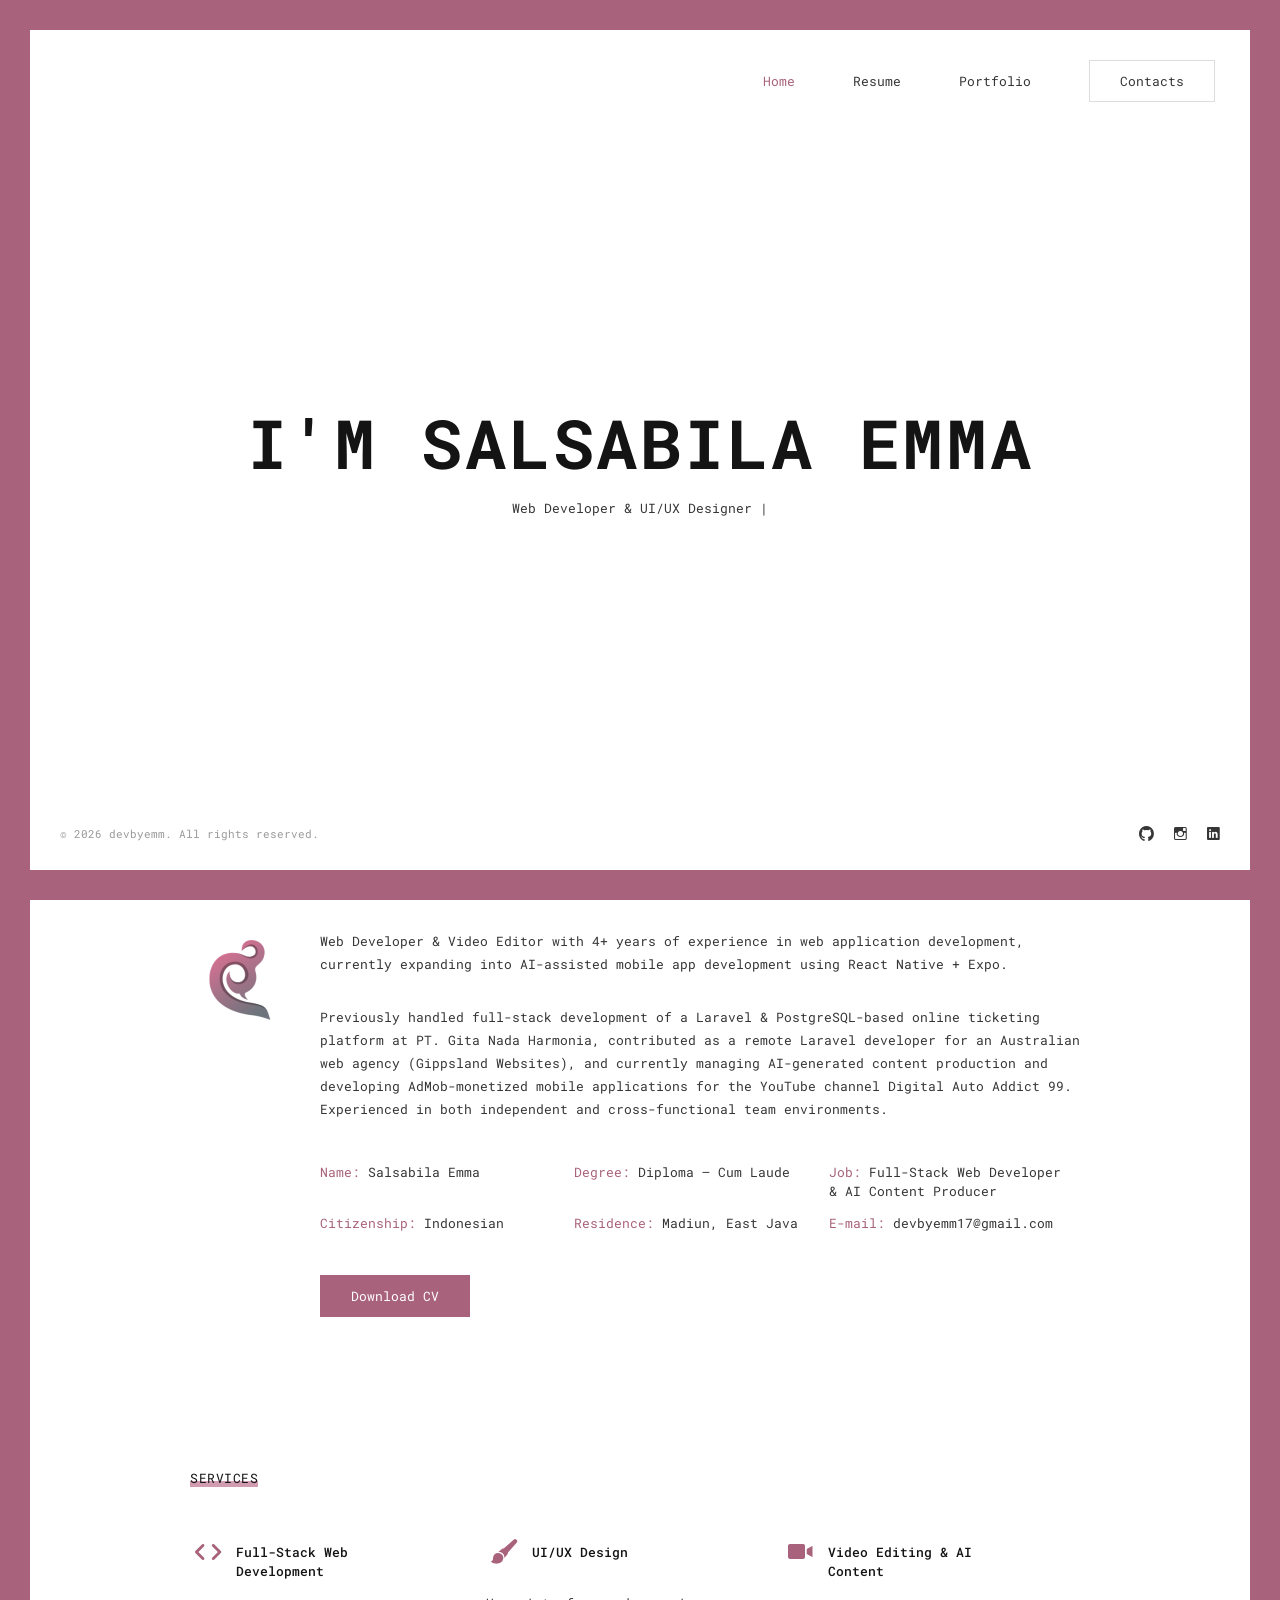
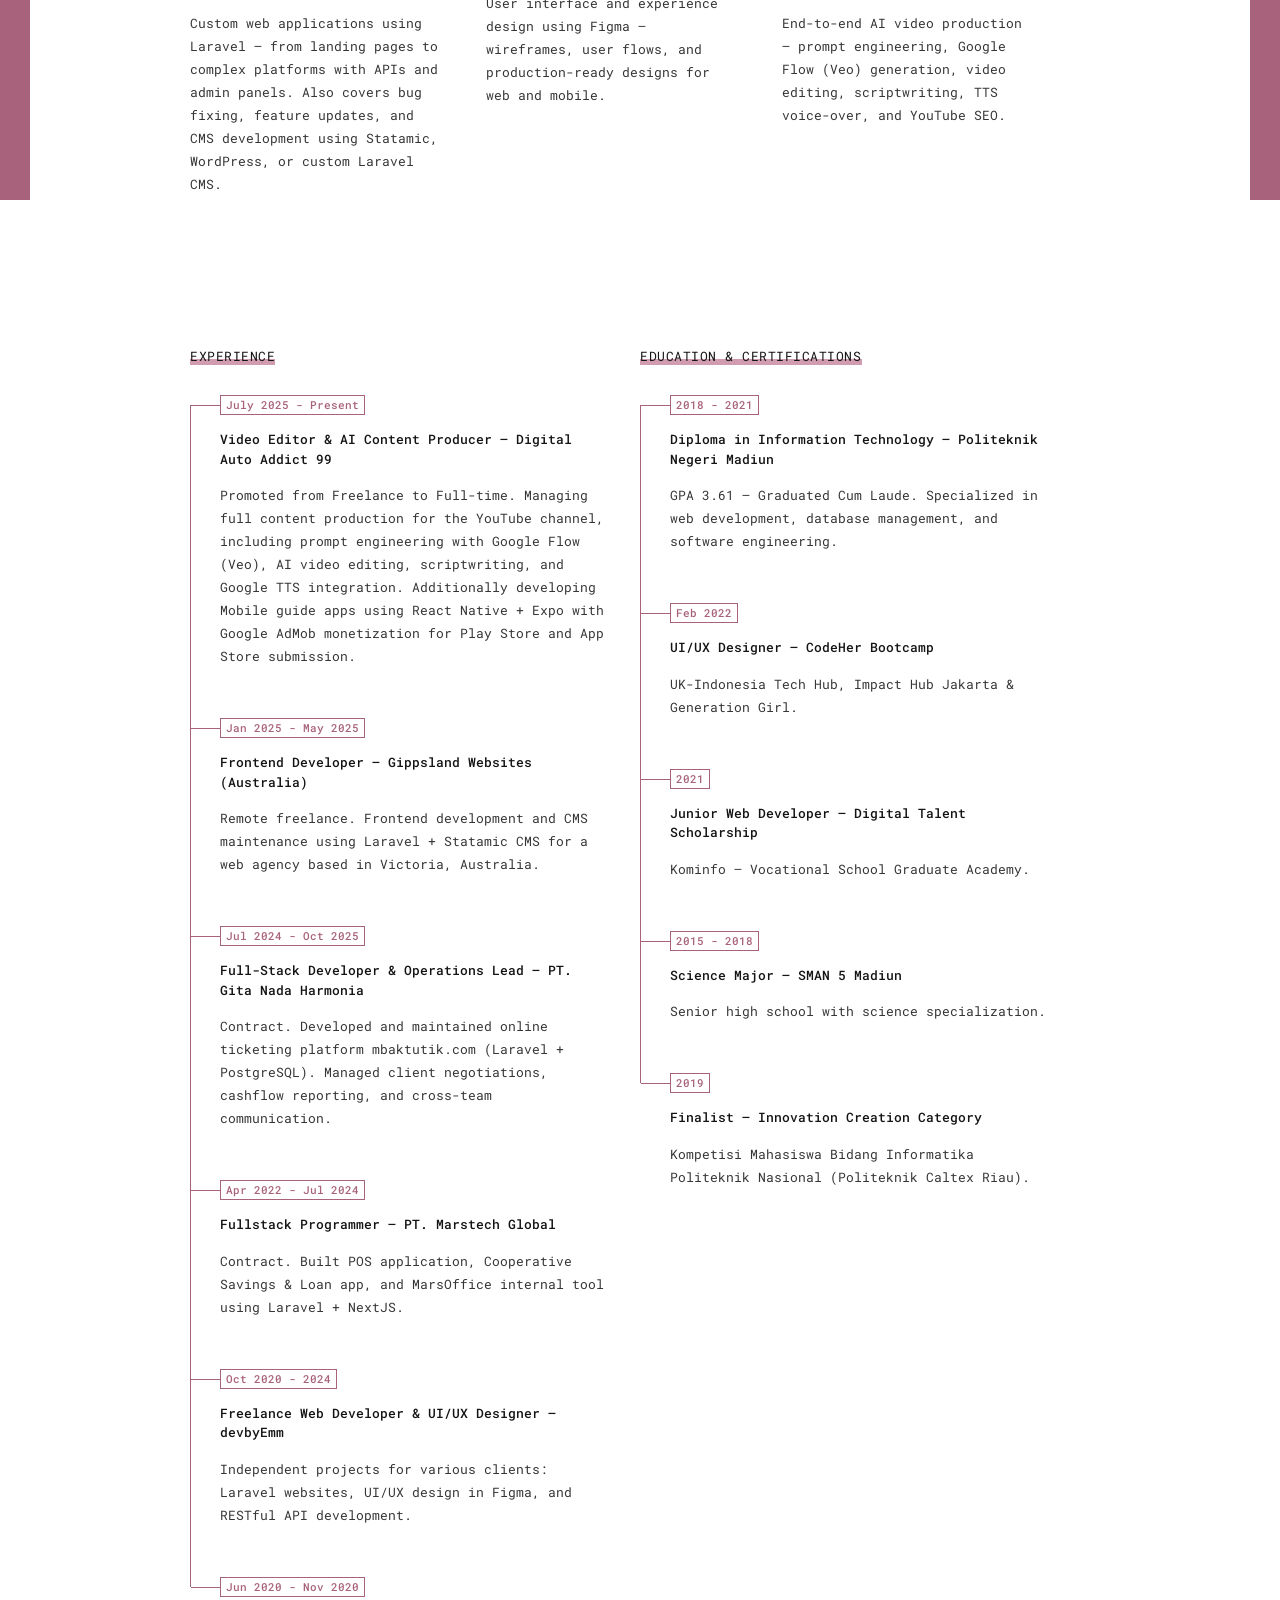
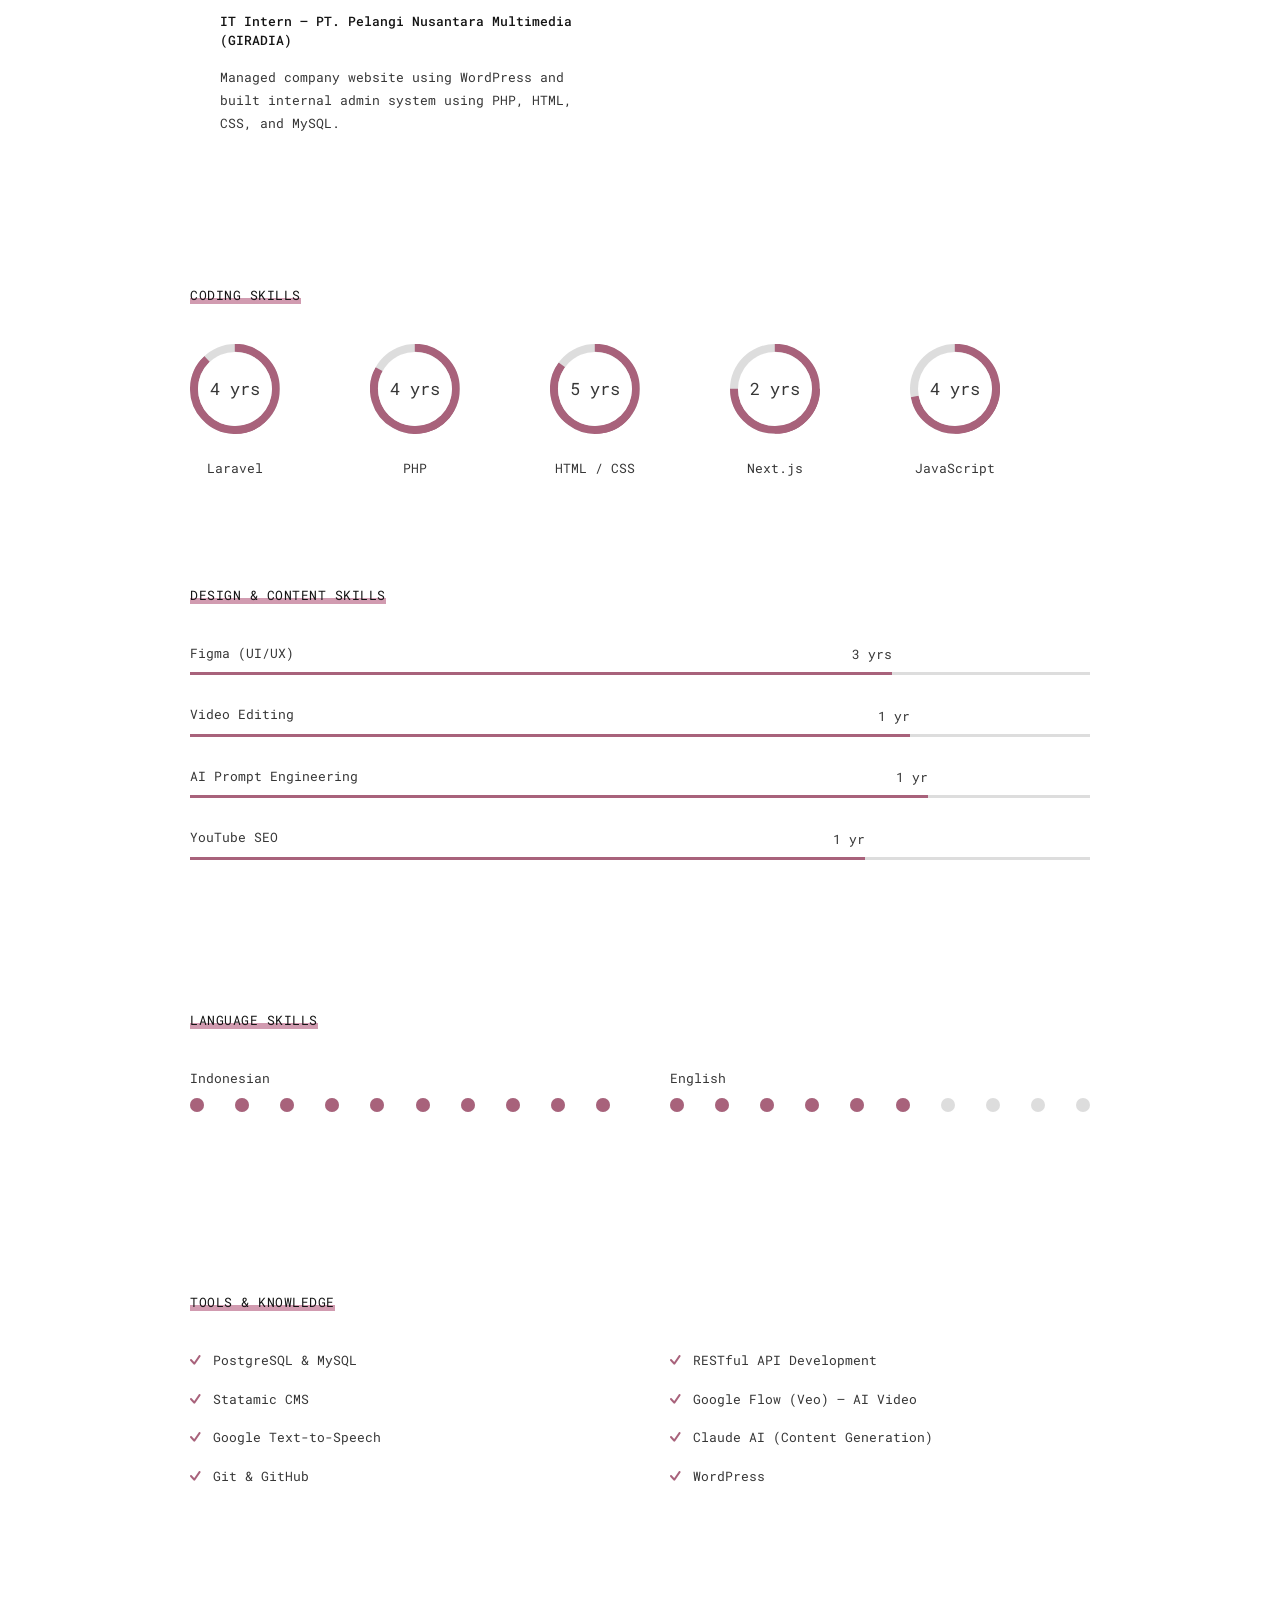
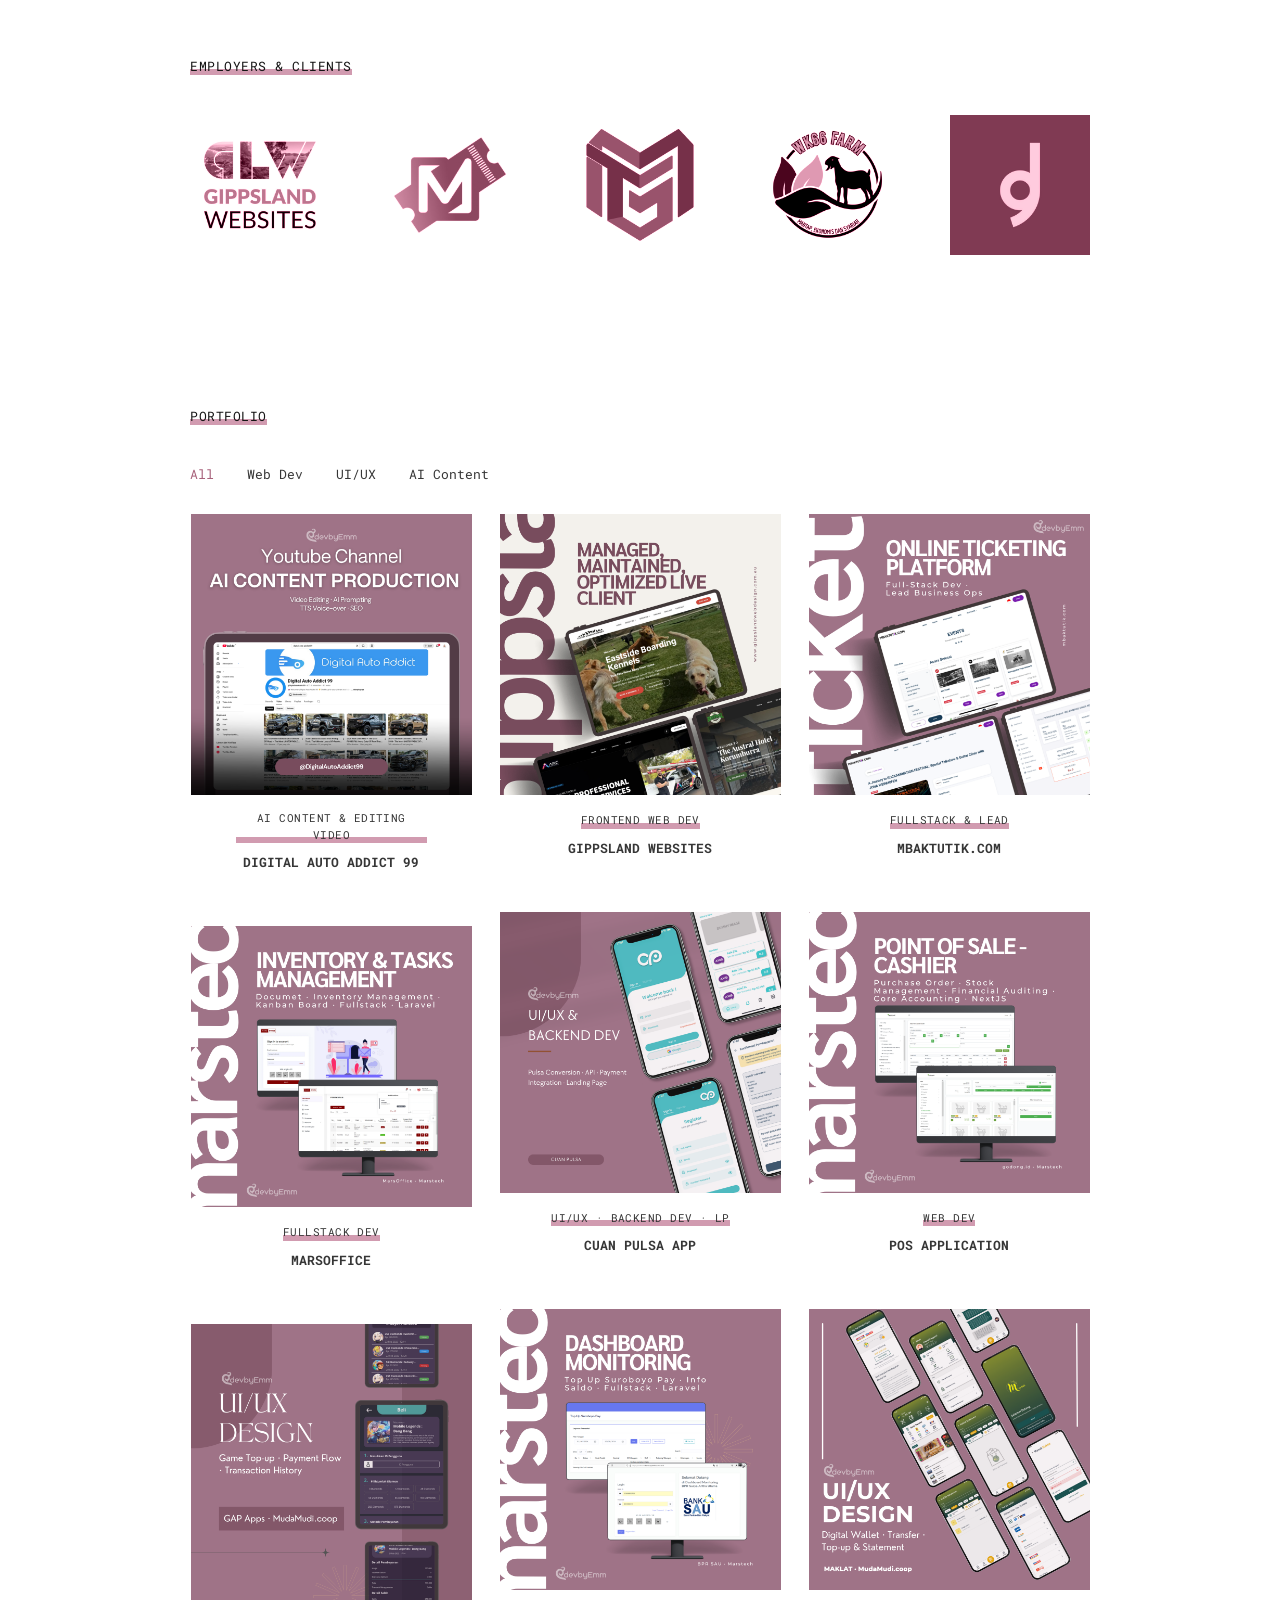
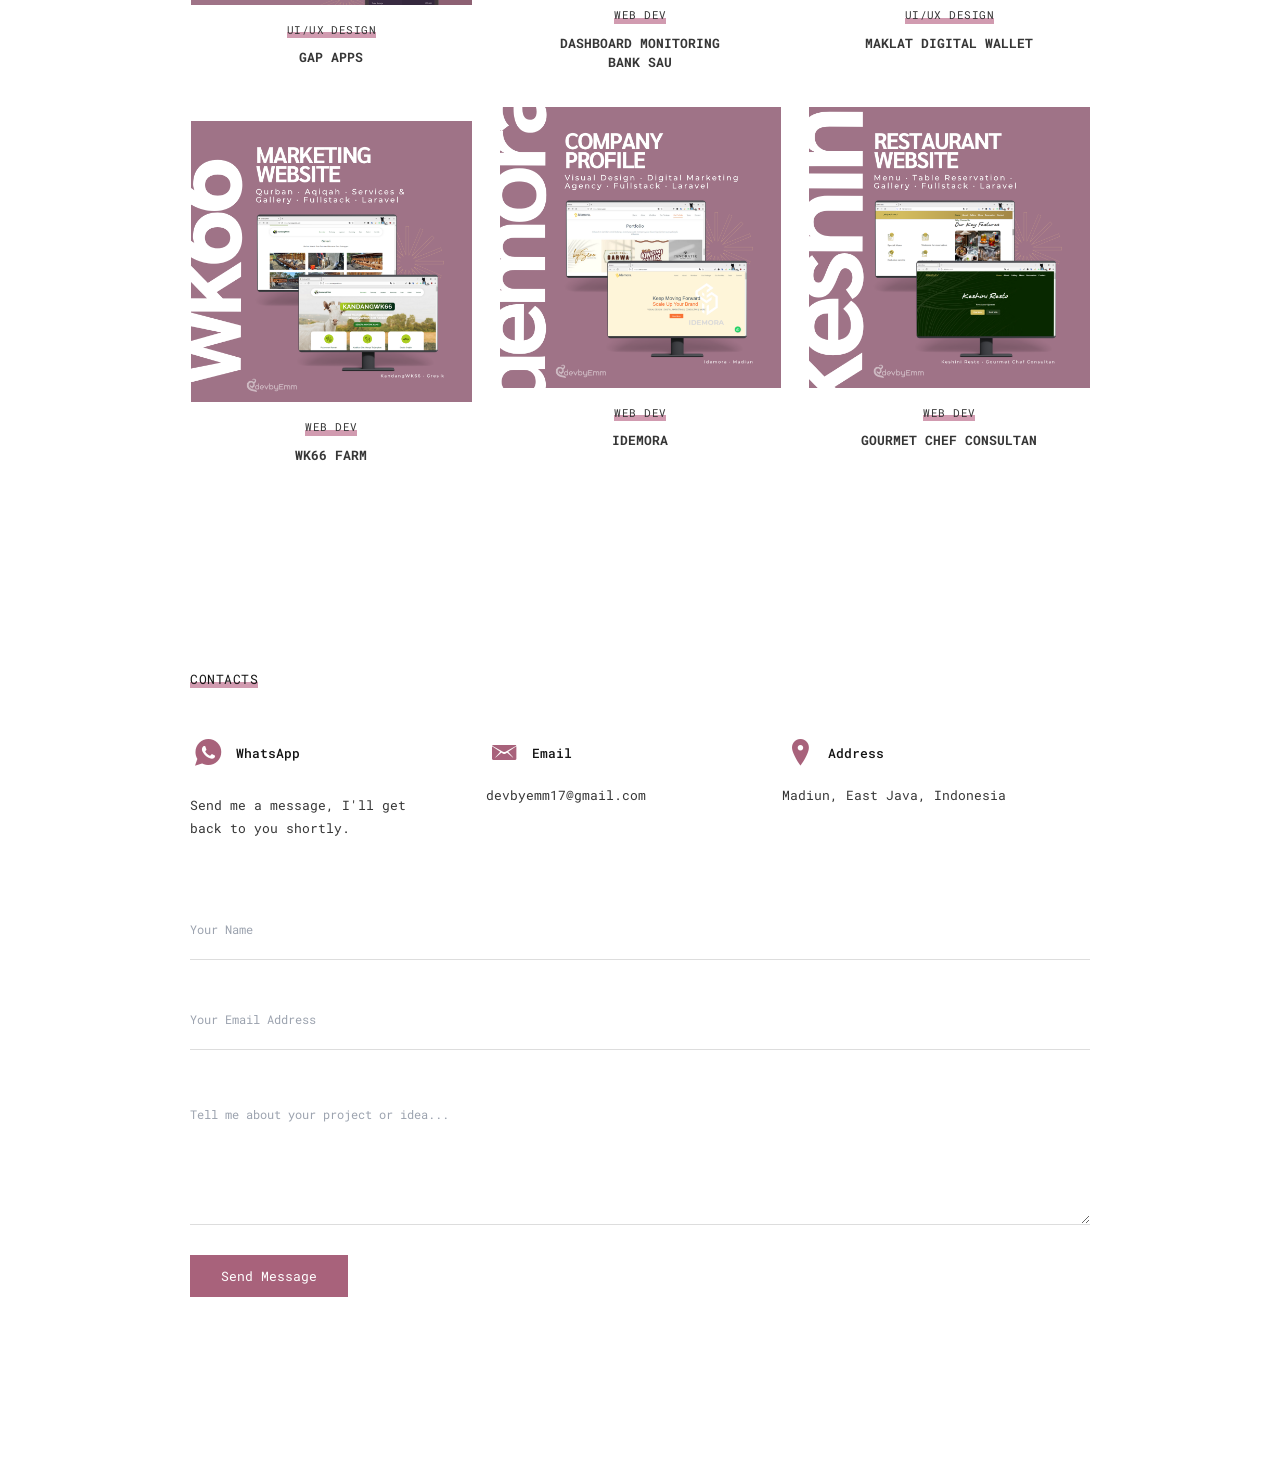
==== commit e09a76d0: "updatee" ====
--- a/index.html
+++ b/index.html
@@ -653,7 +653,7 @@
 								</div>
 							</div>
 							<div class="desc relative pt-[15px] pb-[5px] px-[45px]">
-								<div class="category mt-0 mx-0 mb-[10px] inline-block text-[11px] text-[#363636] uppercase tracking-[0.04em]">Web Dev</div>
+								<div class="category mt-0 mx-0 mb-[10px] inline-block text-[11px] text-[#363636] uppercase tracking-[0.04em]">Frontend Web Dev</div>
 								<a href="https://gippslandwebdesign.com.au" target="_blank" class="name has-popup-link h-[40px] block text-[#363636] text-[13px] font-bold uppercase">Gippsland Websites</a>
 							</div>
 						</div>
@@ -679,7 +679,7 @@
 								</div>
 							</div>
 							<div class="desc relative pt-[15px] pb-[5px] px-[45px]">
-								<div class="category mt-0 mx-0 mb-[10px] inline-block text-[11px] text-[#363636] uppercase tracking-[0.04em]">Web Dev</div>
+								<div class="category mt-0 mx-0 mb-[10px] inline-block text-[11px] text-[#363636] uppercase tracking-[0.04em]">FullStack & Lead</div>
 								<a href="www.mbaktutik.com" target="_blank" class="name has-popup-gallery h-[40px] block text-[#363636] text-[13px] font-bold uppercase">mbaktutik.com</a>
 							</div>
 						</div>
@@ -704,7 +704,7 @@
 								</div>
 							</div>
 							<div class="desc relative pt-[15px] pb-[5px] px-[45px]">
-								<div class="category mt-0 mx-0 mb-[10px] inline-block text-[11px] text-[#363636] uppercase tracking-[0.04em]">UI/UX · Web Dev</div>
+								<div class="category mt-0 mx-0 mb-[10px] inline-block text-[11px] text-[#363636] uppercase tracking-[0.04em]">UI/UX · Backend Dev · LP</div>
 								<a href="www.cuanpulsa.com" target="_blank" class="name has-popup-gallery h-[40px] block text-[#363636] text-[13px] font-bold uppercase">Cuan Pulsa App</a>
 							</div>
 						</div>
@@ -752,7 +752,7 @@
 								</div>
 							</div>
 							<div class="desc relative pt-[15px] pb-[5px] px-[45px]">
-								<div class="category mt-0 mx-0 mb-[10px] inline-block text-[11px] text-[#363636] uppercase tracking-[0.04em]">Web Dev</div>
+								<div class="category mt-0 mx-0 mb-[10px] inline-block text-[11px] text-[#363636] uppercase tracking-[0.04em]">Fullstack Dev</div>
 								<a href="#gallery-marsoffice" class="name has-popup-gallery h-[40px] block text-[#363636] text-[13px] font-bold uppercase">MarsOffice</a>
 							</div>
 						</div>
@@ -799,7 +799,7 @@
 								</div>
 							</div>
 							<div class="desc relative pt-[15px] pb-[5px] px-[45px]">
-								<div class="category mt-0 mx-0 mb-[10px] inline-block text-[11px] text-[#363636] uppercase tracking-[0.04em]">UI/UX</div>
+								<div class="category mt-0 mx-0 mb-[10px] inline-block text-[11px] text-[#363636] uppercase tracking-[0.04em]">UI/UX Design</div>
 								<a href="#gallery-maklat" class="name has-popup-gallery h-[40px] block text-[#363636] text-[13px] font-bold uppercase">MAKLAT Digital Wallet</a>
 							</div>
 						</div>
@@ -823,7 +823,7 @@
 								</div>
 							</div>
 							<div class="desc relative pt-[15px] pb-[5px] px-[45px]">
-								<div class="category mt-0 mx-0 mb-[10px] inline-block text-[11px] text-[#363636] uppercase tracking-[0.04em]">UI/UX</div>
+								<div class="category mt-0 mx-0 mb-[10px] inline-block text-[11px] text-[#363636] uppercase tracking-[0.04em]">UI/UX Design</div>
 								<a href="#gallery-gap" class="name has-popup-gallery h-[40px] block text-[#363636] text-[13px] font-bold uppercase">GAP APPS</a>
 							</div>
 						</div>
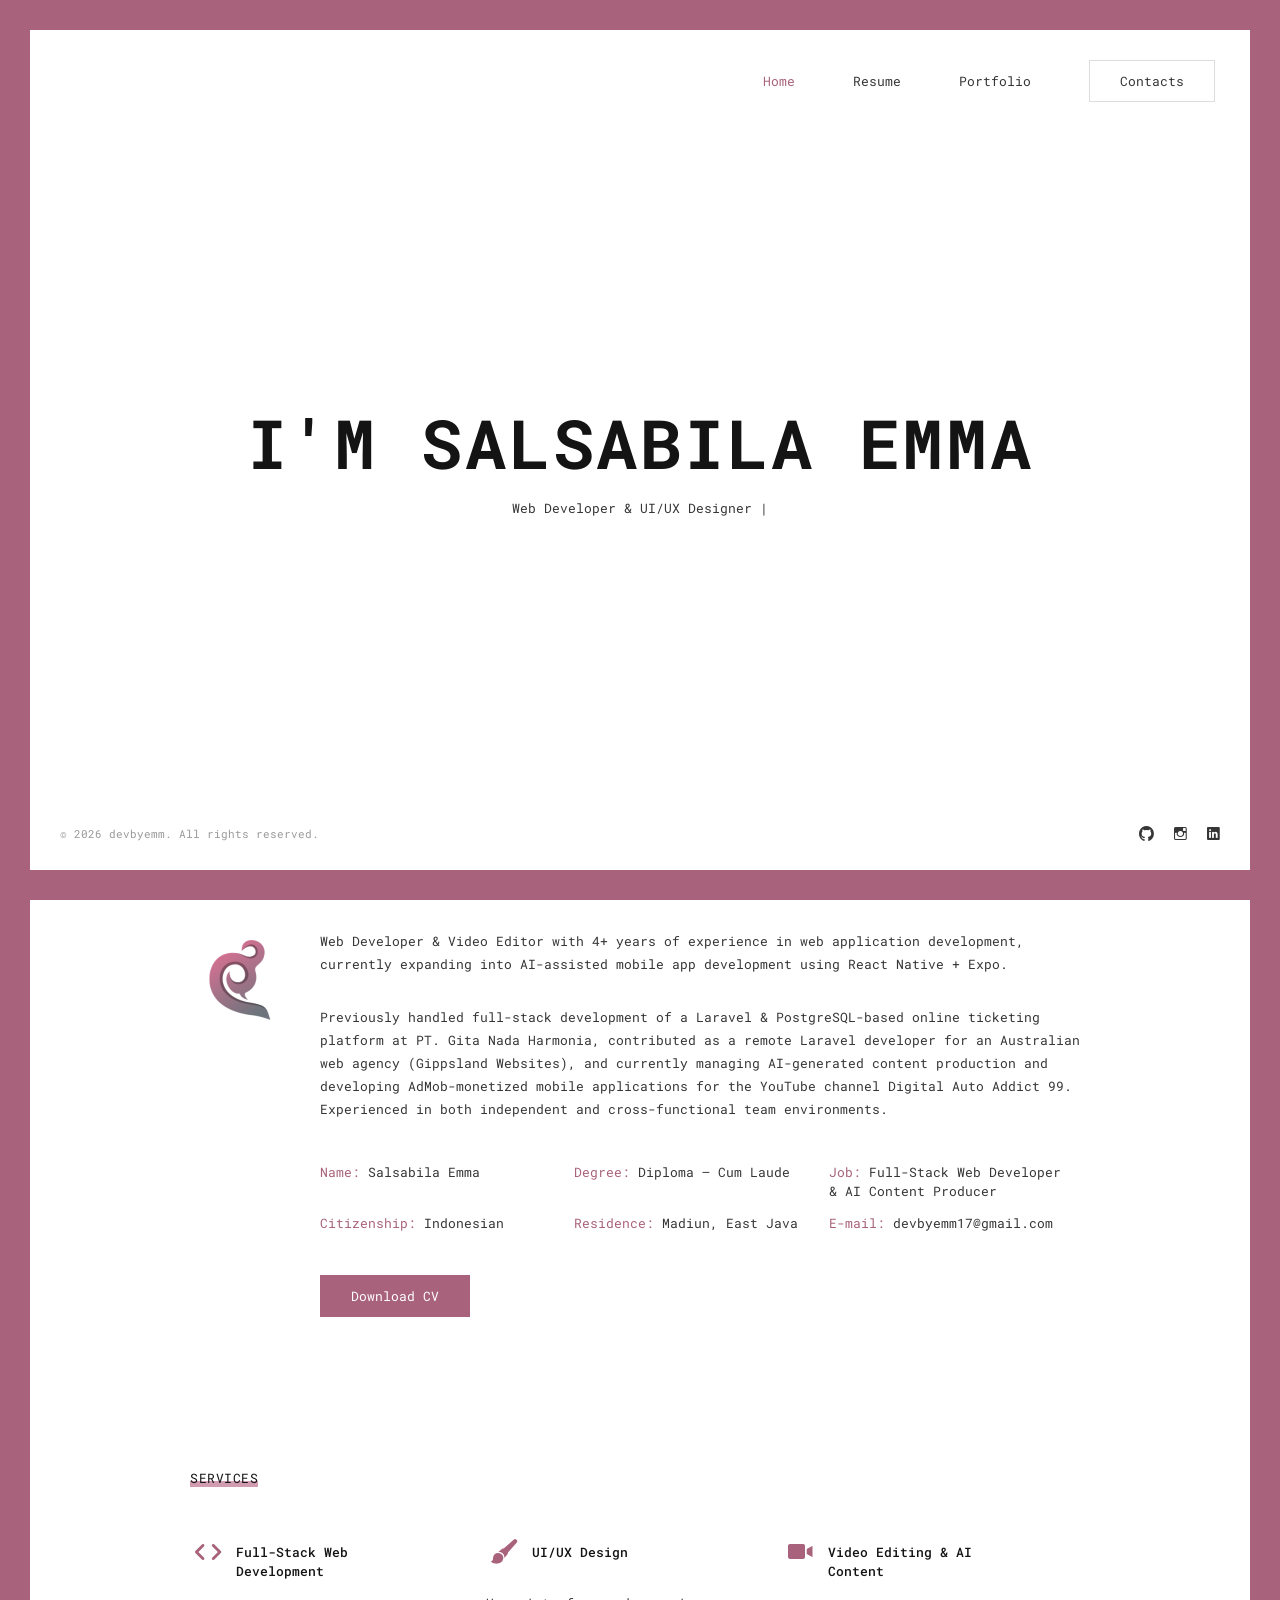
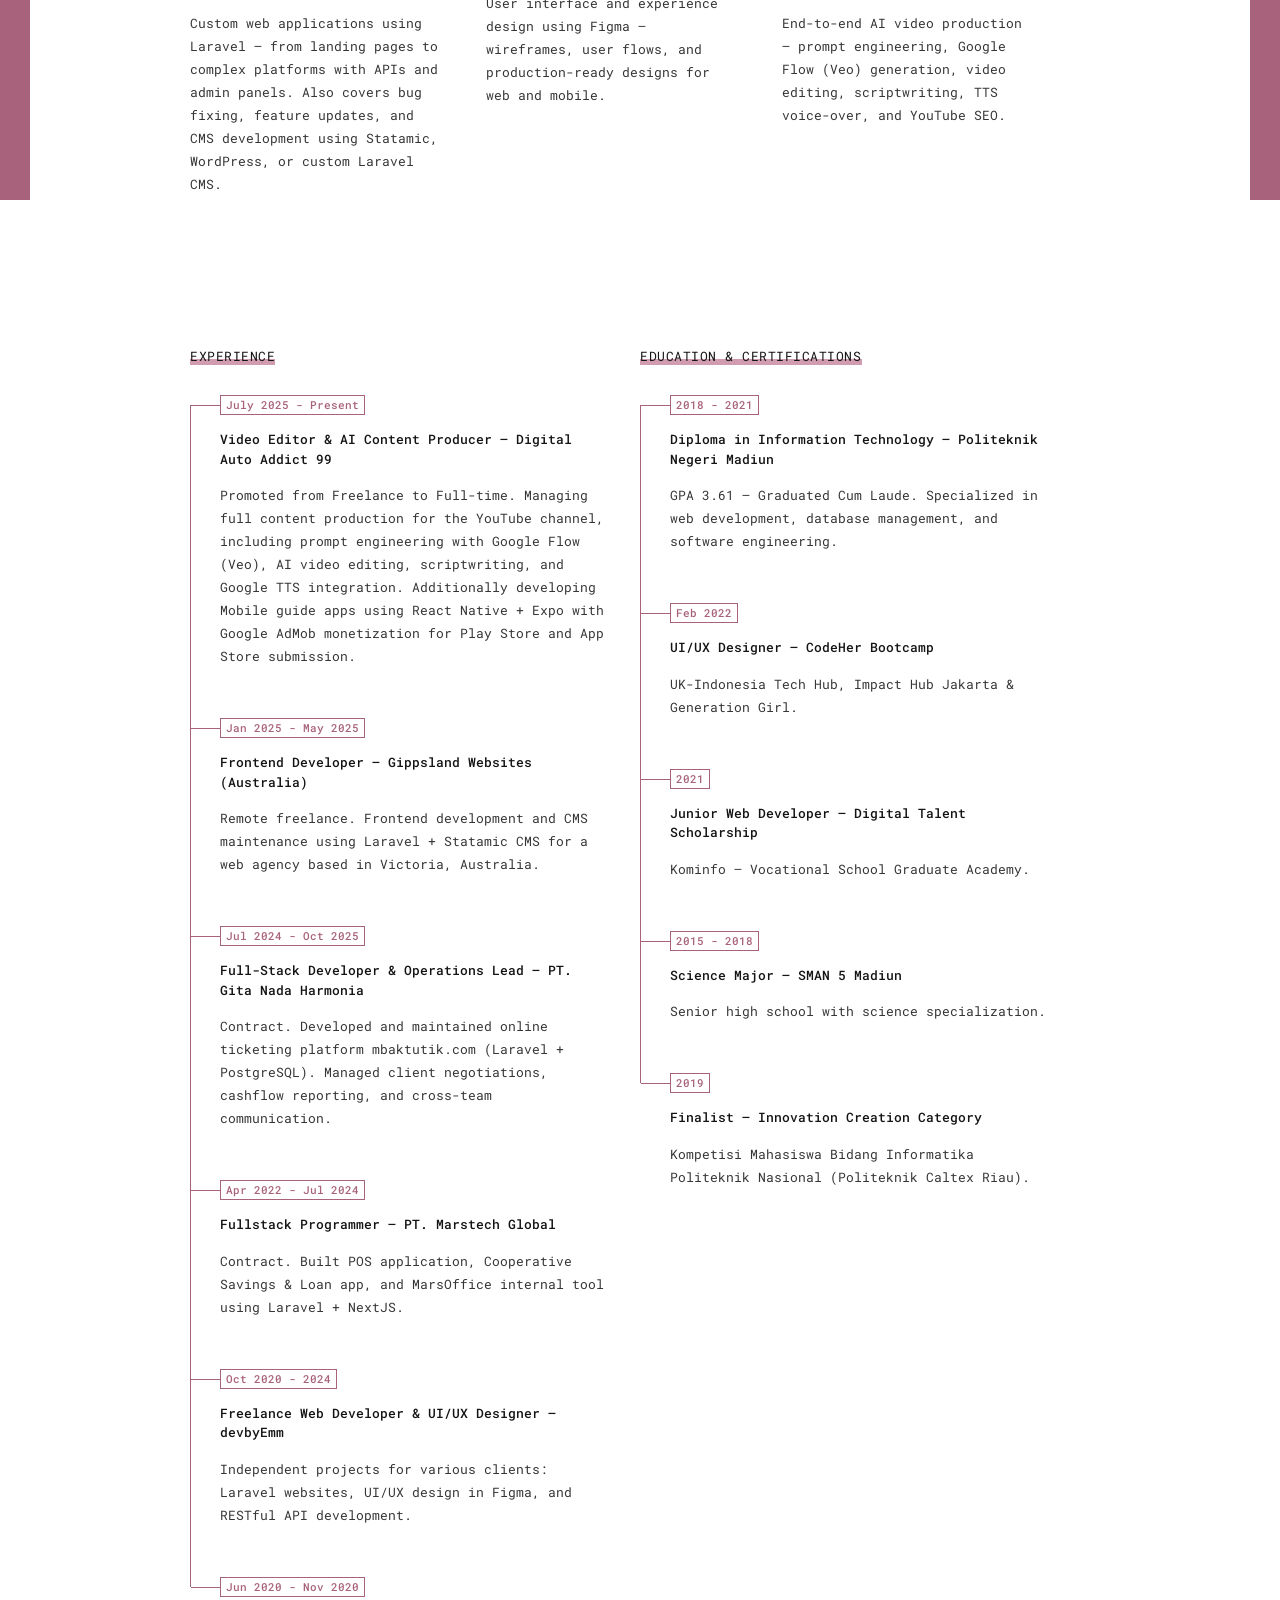
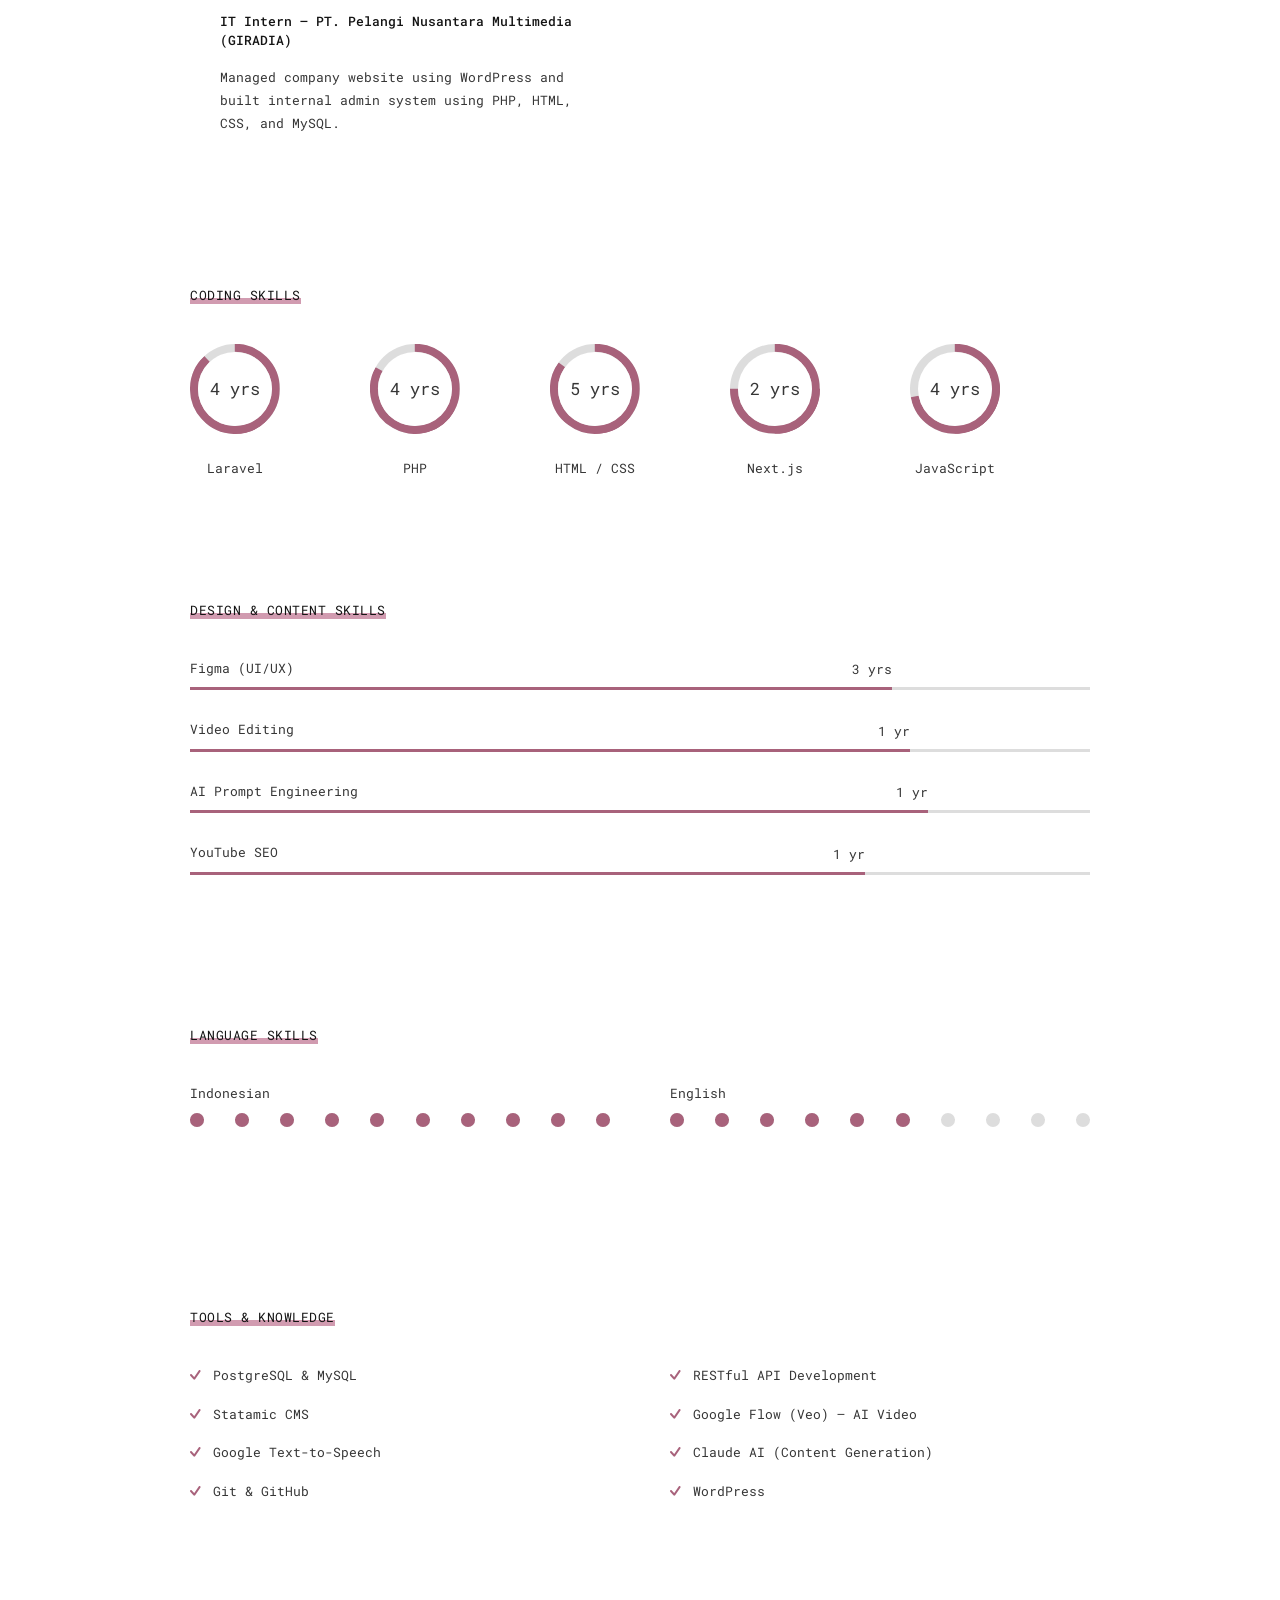
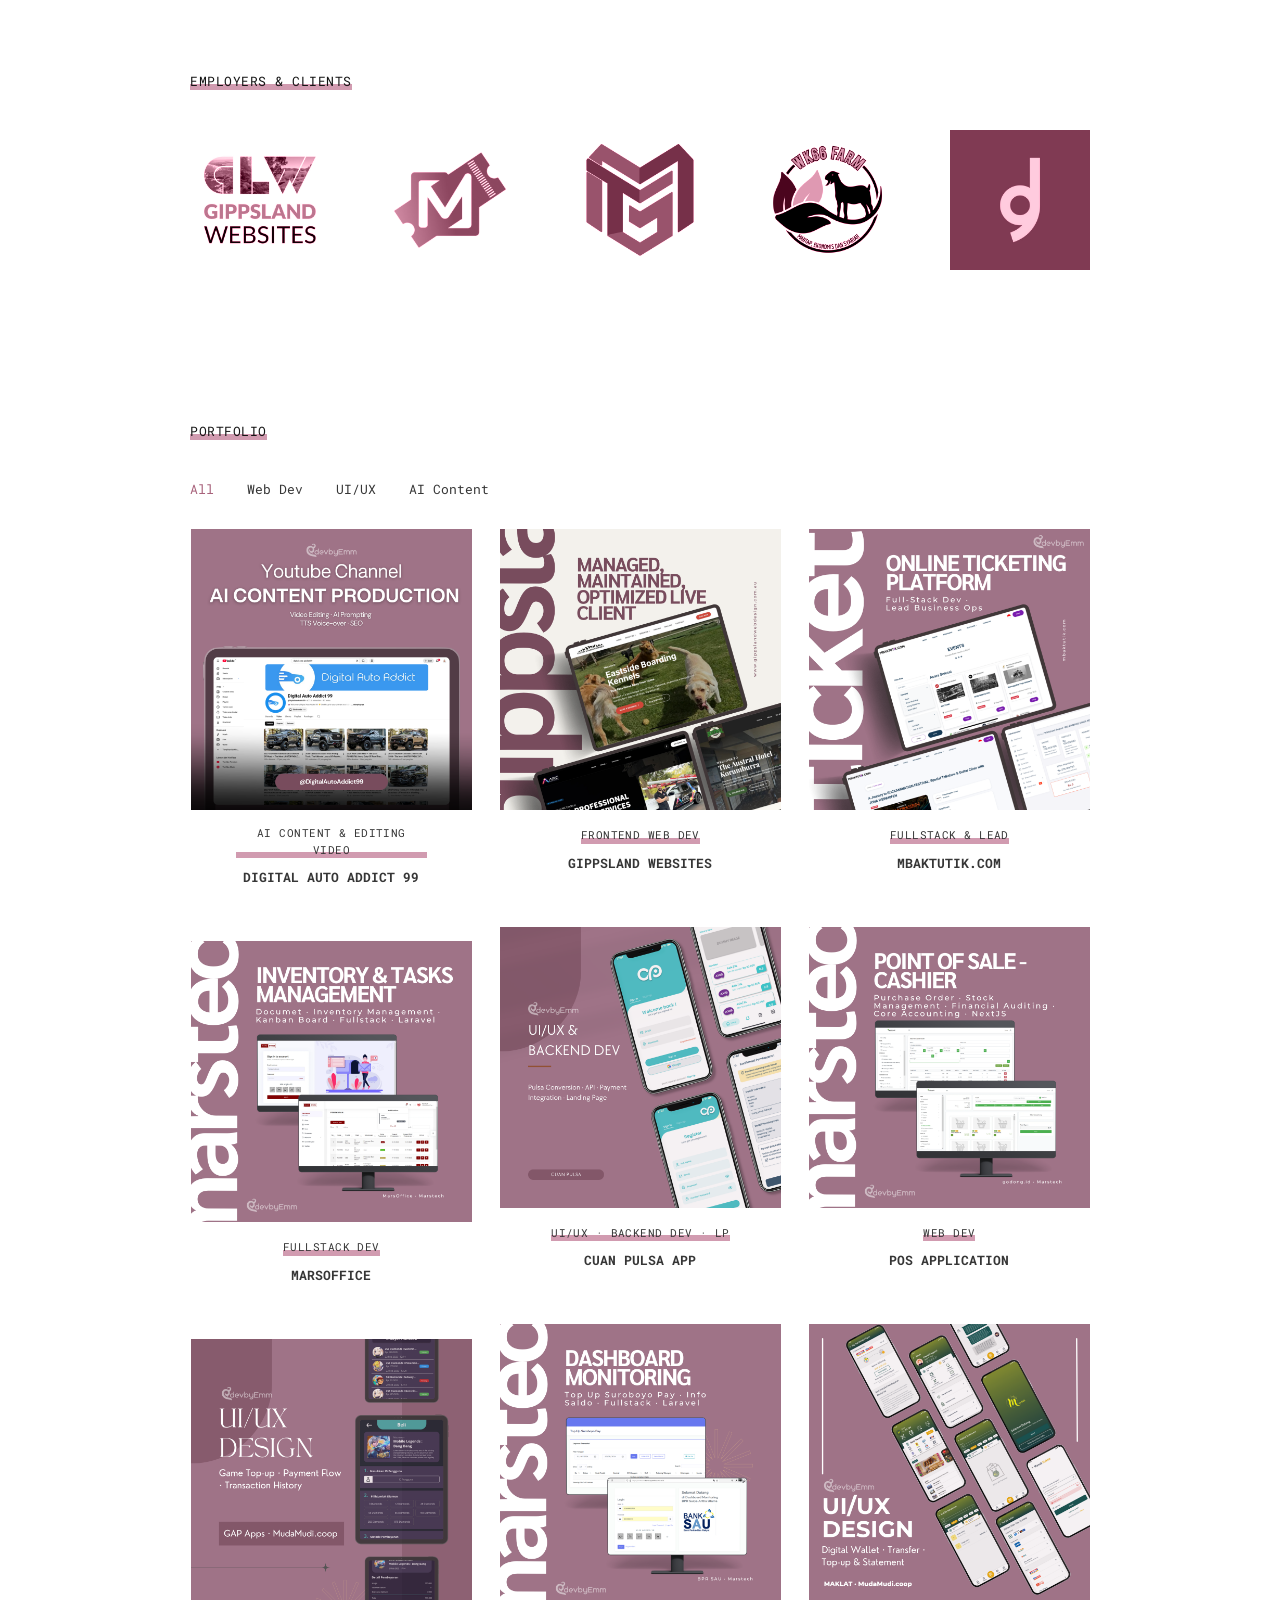
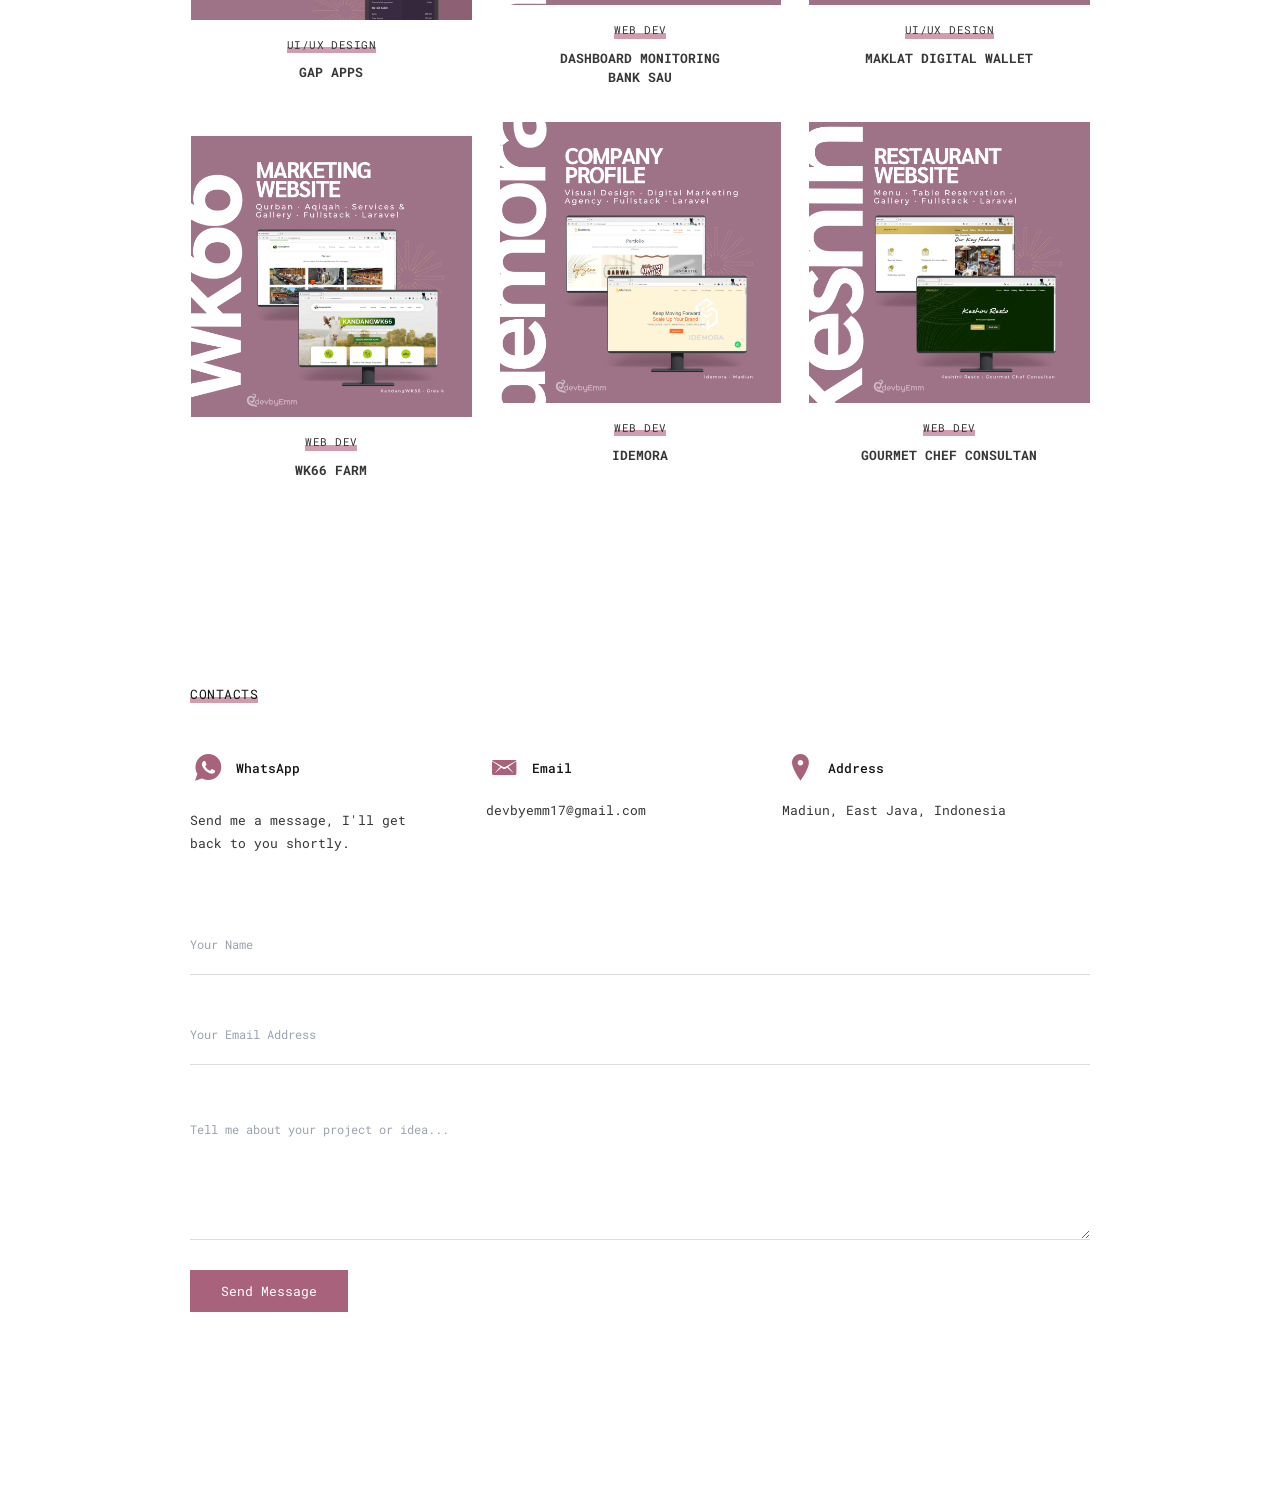
==== commit b6004790: "update lagi" ====
--- a/index.html
+++ b/index.html
@@ -274,35 +274,35 @@
 					</div>
 					<div class="skills circles">
 						<ul class="list-none p-0 mx-0 mb-0 mt-[-30px] text-[0]">
-							<li class="mt-[30px] inline-block align-top w-[20%] relative">
+							<li class="mt-[30px] mb-[15px] inline-block align-top w-[20%] relative">
 								<div class="name absolute top-[115px] left-0 w-[90px] text-center font-normal text-[13px] text-[#363636]">Laravel</div>
 								<div class="progress p88 m-0 relative text-[90px] w-[90px] h-[90px] rounded-[90px] bg-[#ddd] block">
 									<div class="percentage" style="width: 88%;"></div>
 									<span class="absolute left-0 top-0 w-full h-full leading-[90px] text-[14px] text-center whitespace-nowrap z-[2]">4 yrs</span>
 								</div>
 							</li>
-							<li class="mt-[30px] inline-block align-top w-[20%] relative">
+							<li class="mt-[30px] mb-[15px] inline-block align-top w-[20%] relative">
 								<div class="name absolute top-[115px] left-0 w-[90px] text-center font-normal text-[13px] text-[#363636]">PHP</div>
 								<div class="progress p83 m-0 relative text-[90px] w-[90px] h-[90px] rounded-[90px] bg-[#ddd] block">
 									<div class="percentage" style="width: 83%;"></div>
 									<span class="absolute left-0 top-0 w-full h-full leading-[90px] text-[14px] text-center whitespace-nowrap z-[2]">4 yrs</span>
 								</div>
 							</li>
-							<li class="mt-[30px] inline-block align-top w-[20%] relative">
+							<li class="mt-[30px] mb-[15px] inline-block align-top w-[20%] relative">
 								<div class="name absolute top-[115px] left-0 w-[90px] text-center font-normal text-[13px] text-[#363636]">HTML / CSS</div>
 								<div class="progress p85 m-0 relative text-[90px] w-[90px] h-[90px] rounded-[90px] bg-[#ddd] block">
 									<div class="percentage" style="width: 85%;"></div>
 									<span class="absolute left-0 top-0 w-full h-full leading-[90px] text-[14px] text-center whitespace-nowrap z-[2]">5 yrs</span>
 								</div>
 							</li>
-							<li class="mt-[30px] inline-block align-top w-[20%] relative">
+							<li class="mt-[30px] mb-[15px] inline-block align-top w-[20%] relative">
 								<div class="name absolute top-[115px] left-0 w-[90px] text-center font-normal text-[13px] text-[#363636]">Next.js</div>
 								<div class="progress p75 m-0 relative text-[90px] w-[90px] h-[90px] rounded-[90px] bg-[#ddd] block">
 									<div class="percentage" style="width: 65%;"></div>
 									<span class="absolute left-0 top-0 w-full h-full leading-[90px] text-[14px] text-center whitespace-nowrap z-[2]">2 yrs</span>
 								</div>
 							</li>
-							<li class="mt-[30px] inline-block align-top w-[20%] relative">
+							<li class="mt-[30px] mb-[15px] inline-block align-top w-[20%] relative">
 								<div class="name absolute top-[115px] left-0 w-[90px] text-center font-normal text-[13px] text-[#363636]">JavaScript</div>
 								<div class="progress p72 m-0 relative text-[90px] w-[90px] h-[90px] rounded-[90px] bg-[#ddd] block">
 									<div class="percentage" style="width: 72%;"></div>
